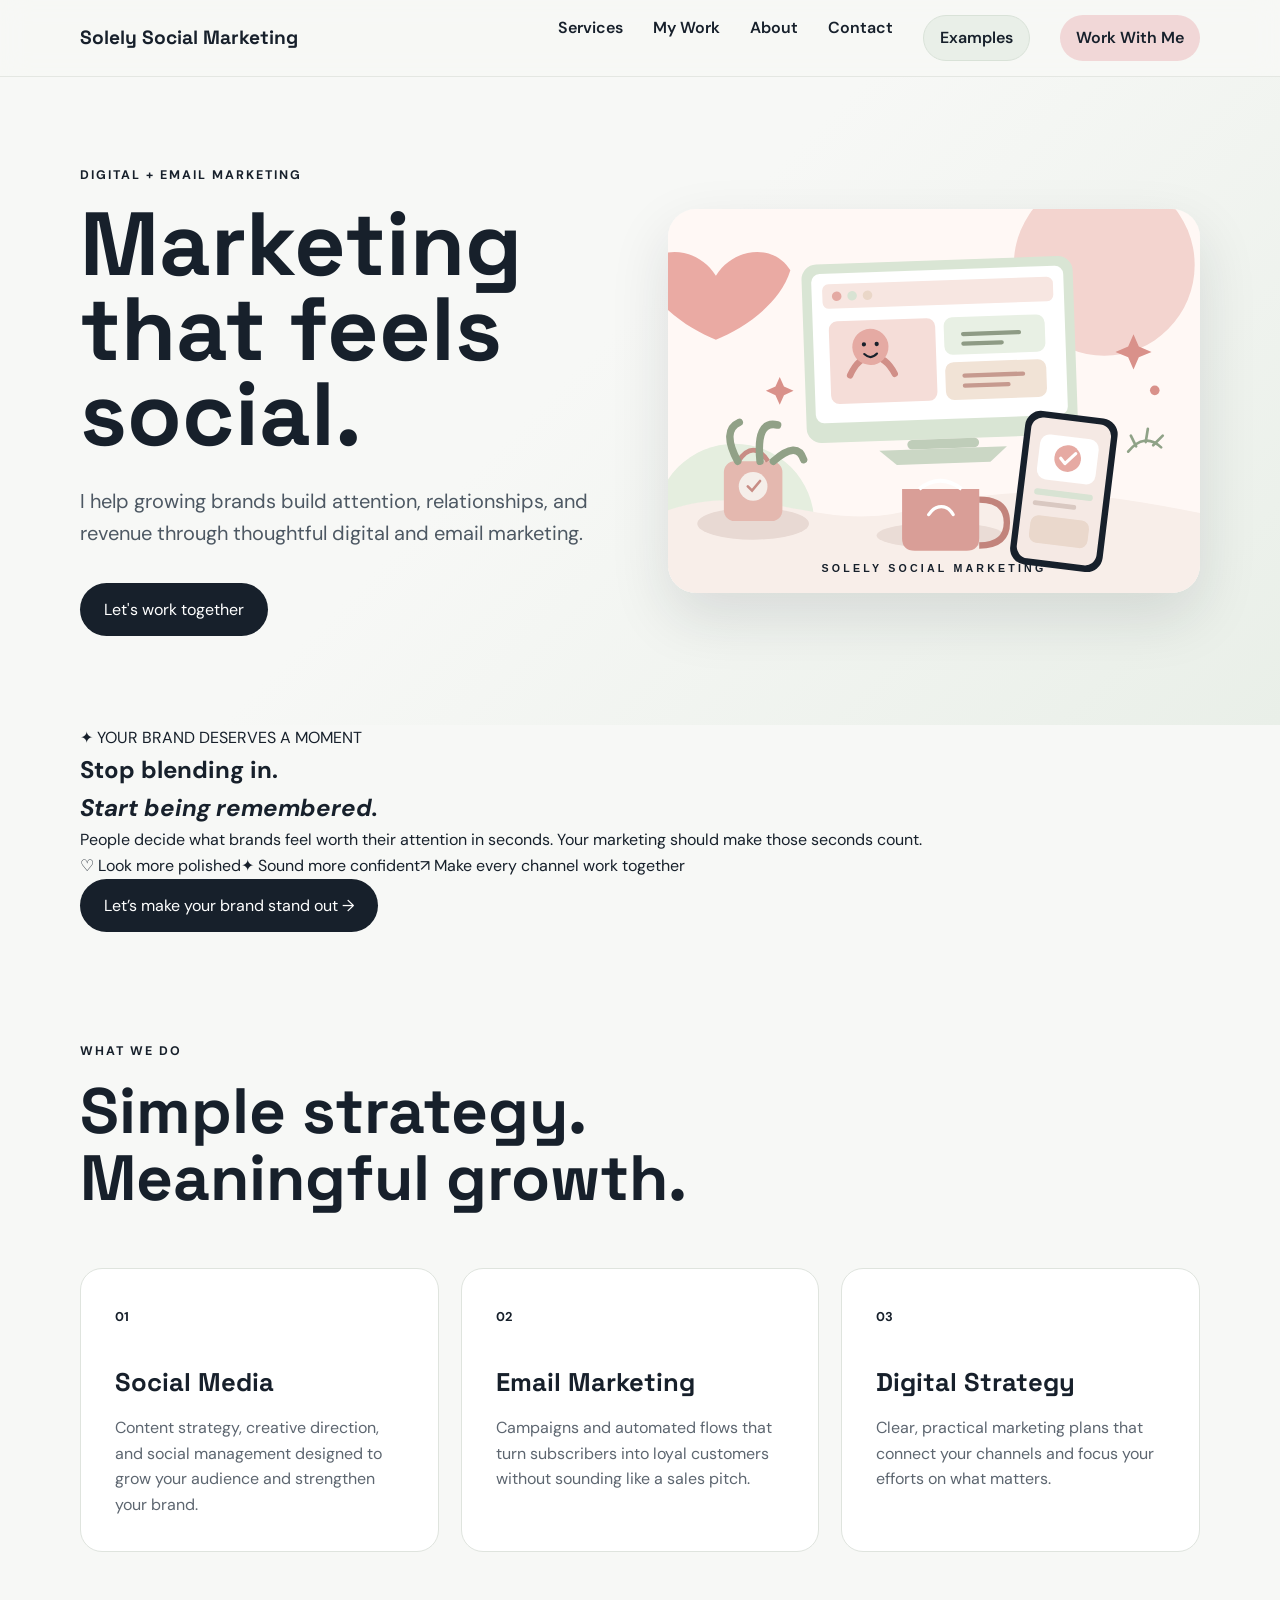
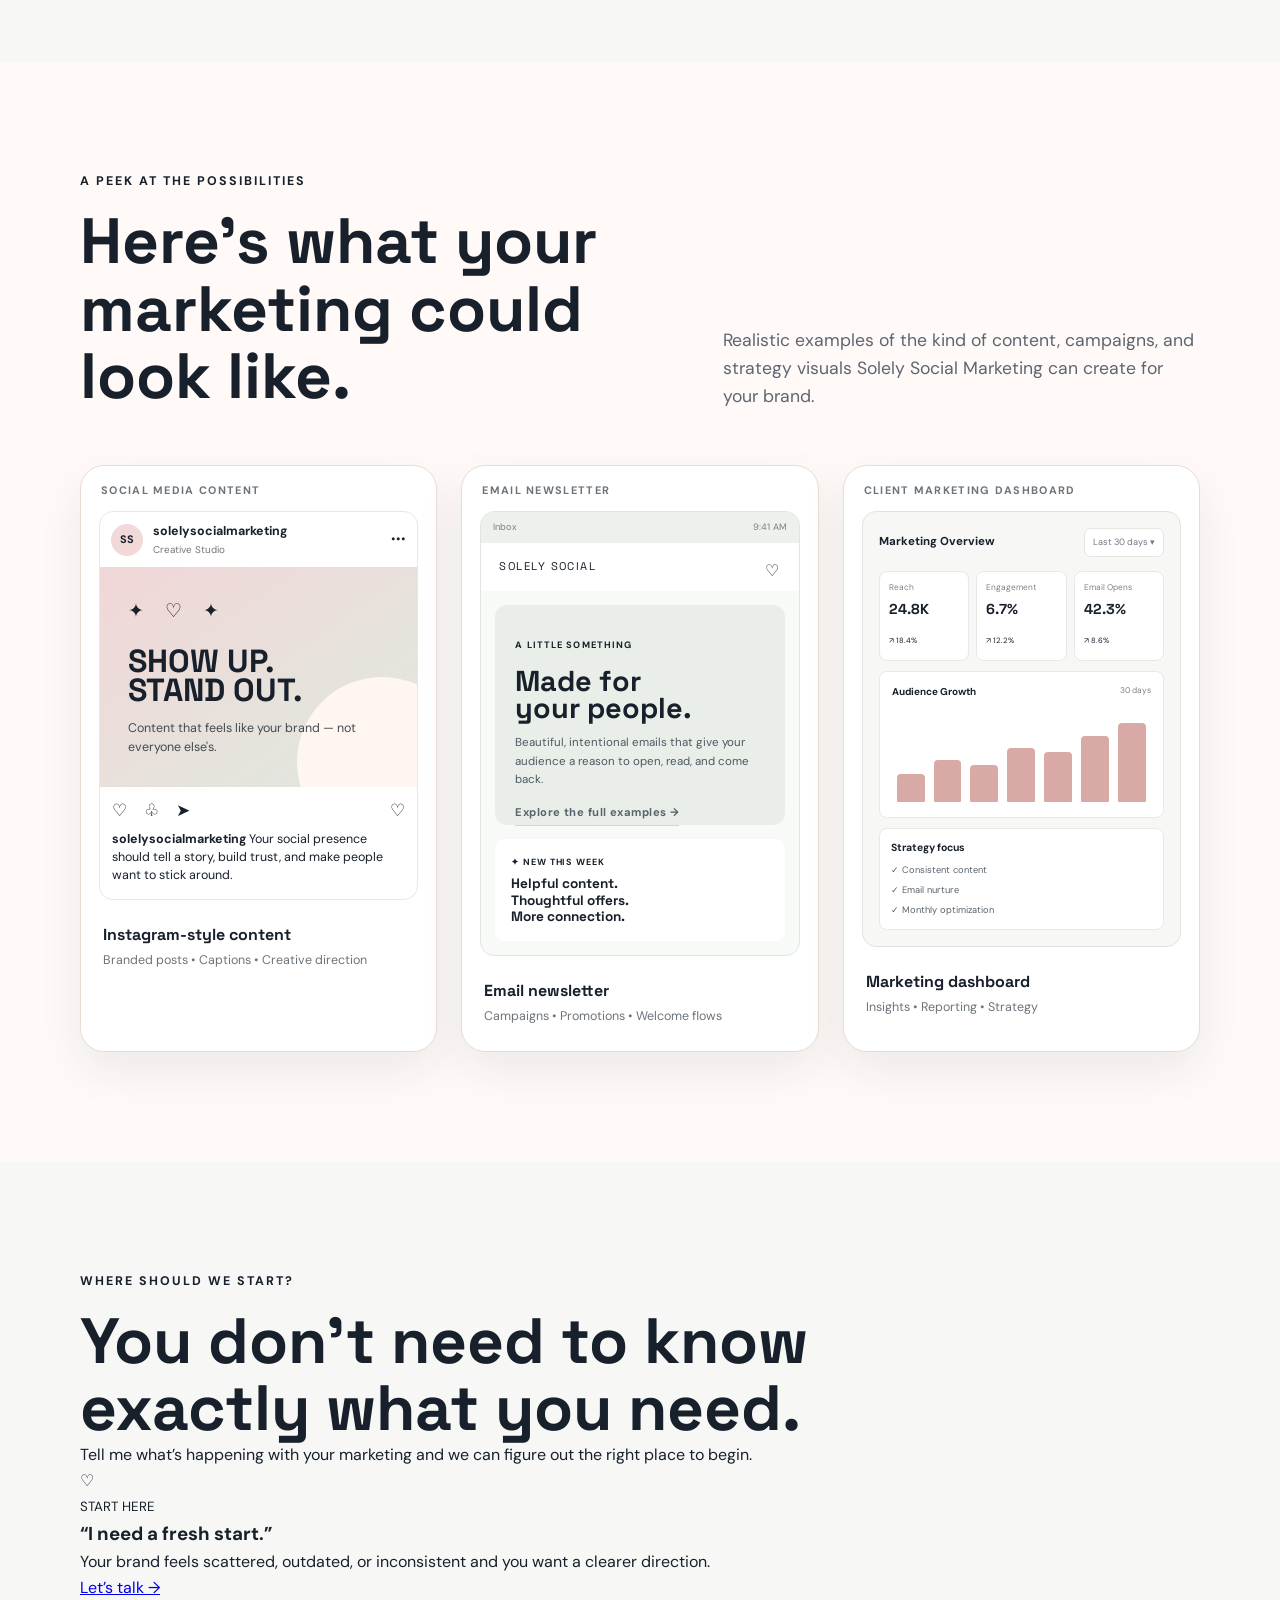
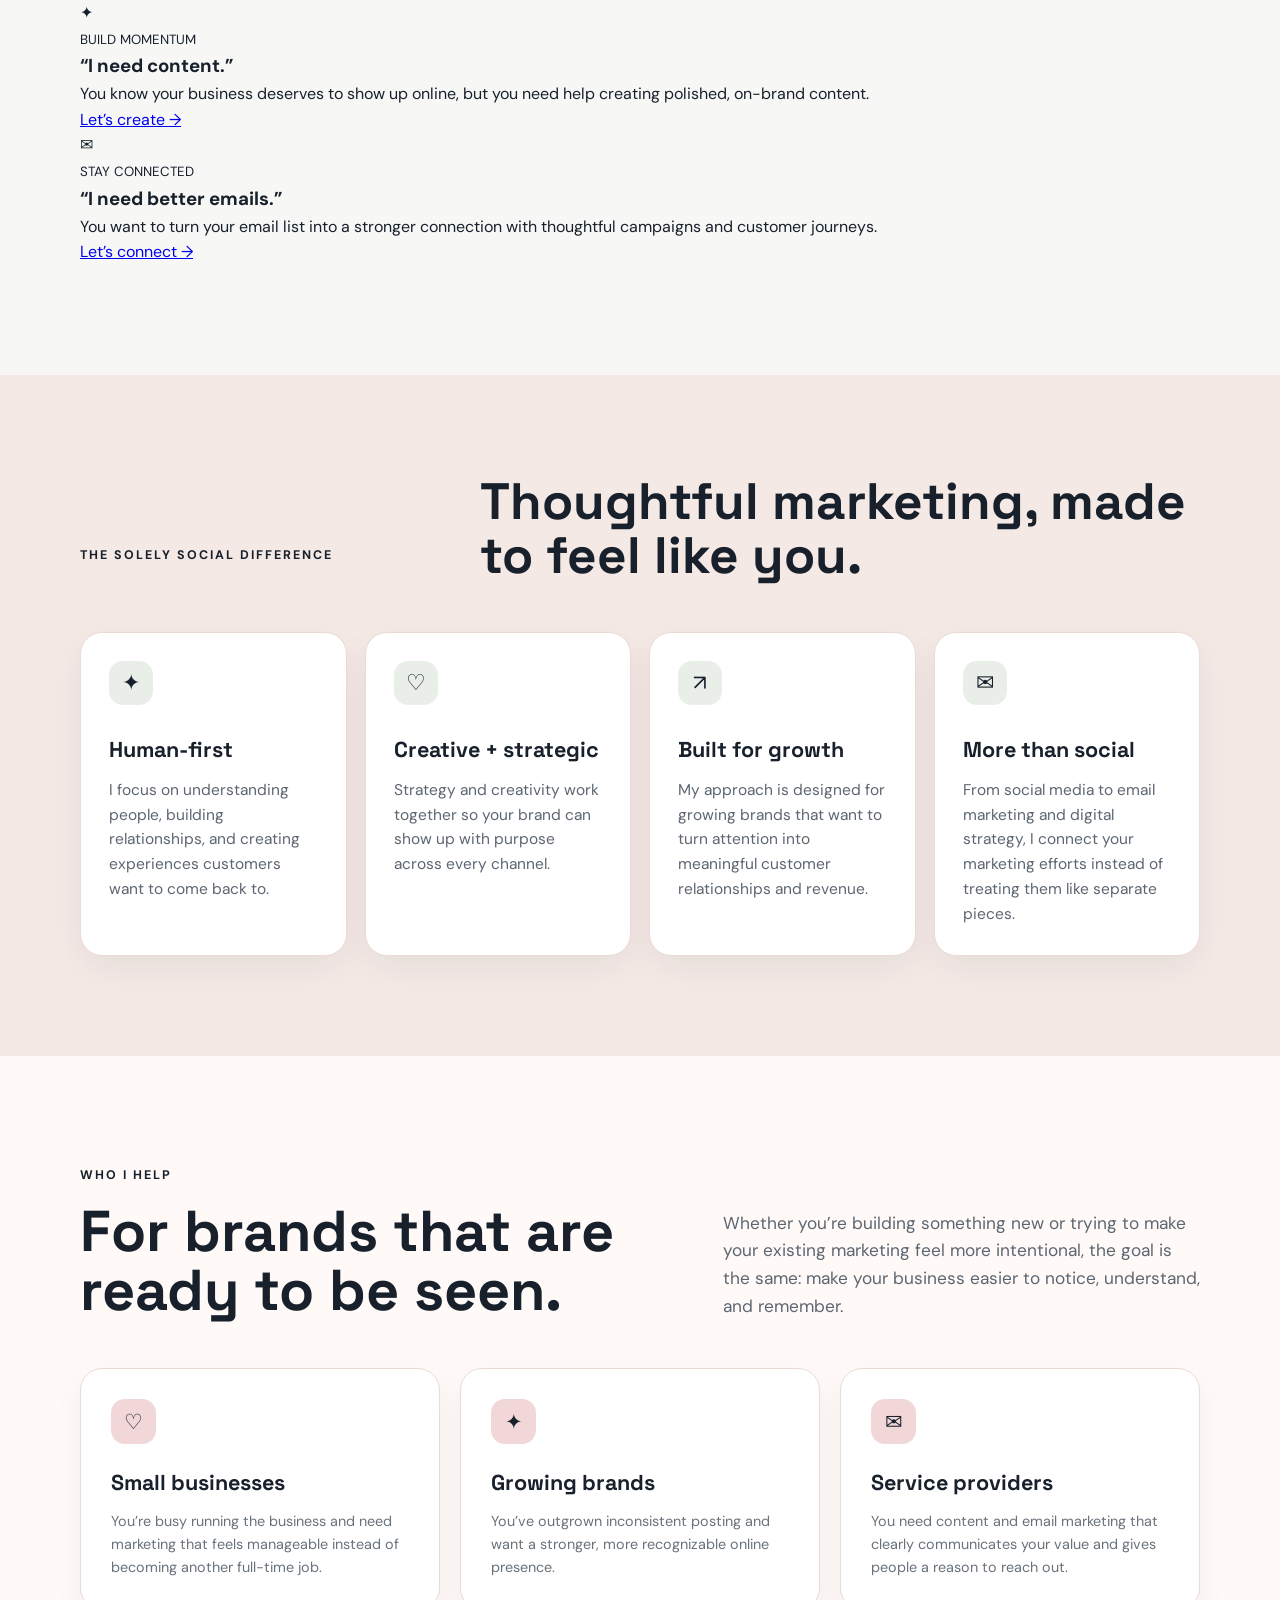
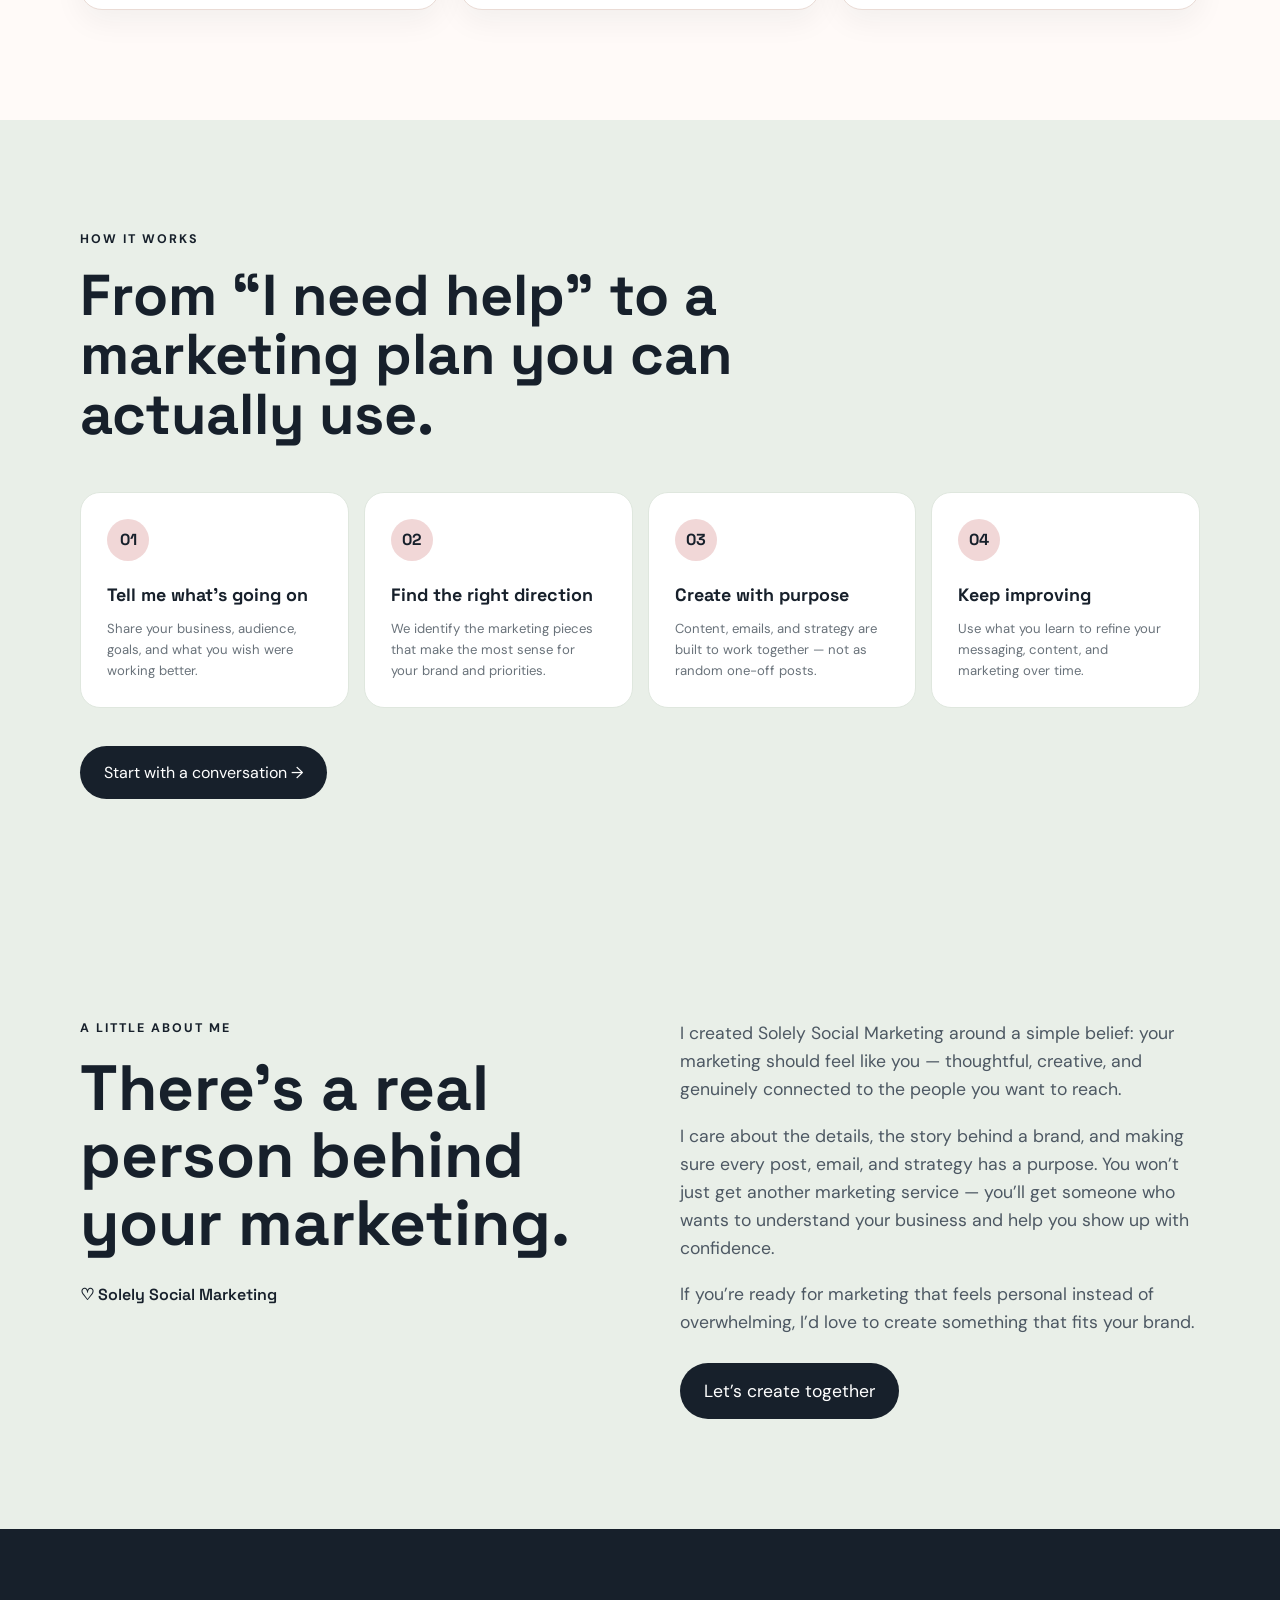
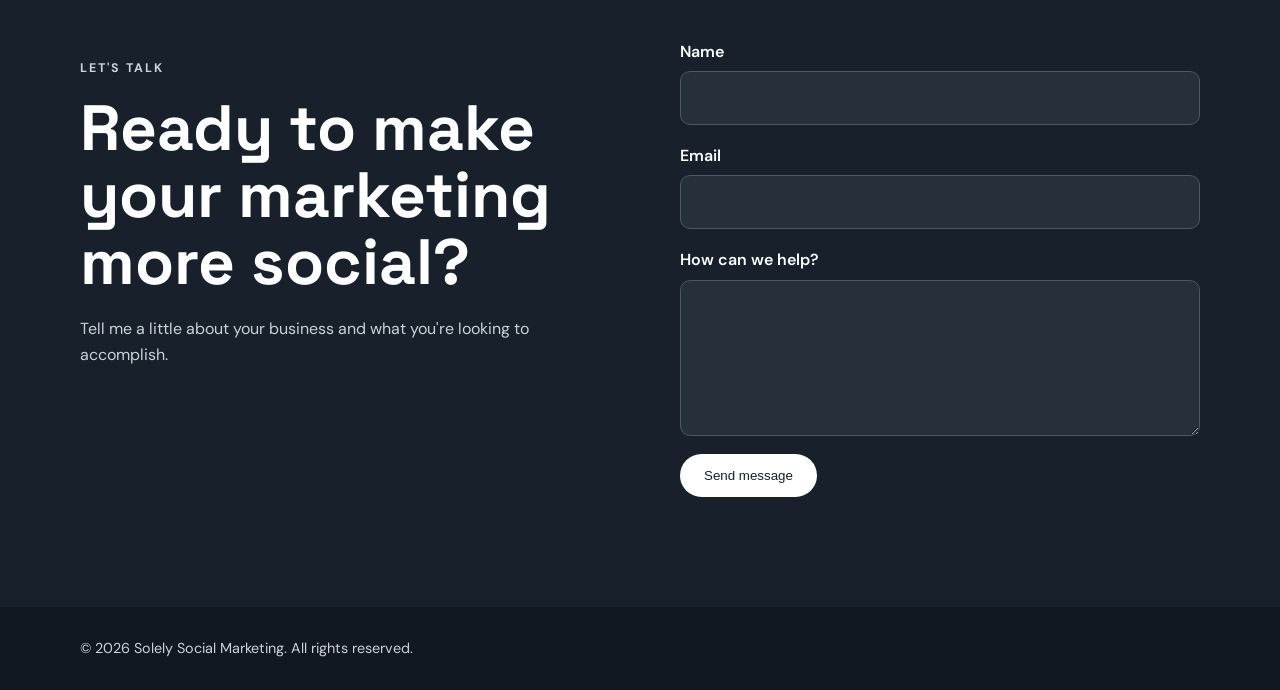
==== index.html @ 7dc34005 "Add bold brand positioning and starting-point sections" ====
<!DOCTYPE html>
<html lang="en">
<head>
  <meta charset="UTF-8">
  <meta name="viewport" content="width=device-width, initial-scale=1.0">
  <meta name="description" content="Digital marketing and email marketing services that turn attention into customers.">
  <title>Solely Social Marketing | Digital & Email Marketing</title>
  <link rel="preconnect" href="https://fonts.googleapis.com">
  <link rel="preconnect" href="https://fonts.gstatic.com" crossorigin>
  <link href="https://fonts.googleapis.com/css2?family=DM+Sans:wght@400;500;600;700&family=Space+Grotesk:wght@500;600;700&display=swap" rel="stylesheet">
  <link rel="stylesheet" href="styles.css">
</head>
<body>
  <header class="site-header">
    <nav class="nav container">
      <a class="logo" href="#top">Solely Social Marketing</a>
      <button class="menu-toggle" aria-label="Toggle menu">☰</button>
      <div class="nav-links"><a href="#services">Services</a><a href="#work">My Work</a><a href="#about">About</a><a href="#contact">Contact</a><a class="nav-examples" href="portfolio.html">Examples</a><a class="nav-workwith" href="work-with-me.html">Work With Me</a></div>
    </nav>
  </header>
  <main id="top">
    <section class="hero"><div class="container hero-content"><div class="hero-copy-wrap"><p class="eyebrow">DIGITAL + EMAIL MARKETING</p><h1>Marketing that feels <em>social.</em></h1><p class="hero-copy">I help growing brands build attention, relationships, and revenue through thoughtful digital and email marketing.</p><a class="button" href="#contact">Let's work together</a></div><div class="hero-image"><img src="pastel-hero.svg" alt="Cute detailed creative marketing studio illustration for Solely Social Marketing"></div></div></section>
    <section class="brand-spotlight"><div class="container"><div class="spotlight-badge">✦ YOUR BRAND DESERVES A MOMENT</div><h2>Stop blending in.<br><em>Start being remembered.</em></h2><p>People decide what brands feel worth their attention in seconds. Your marketing should make those seconds count.</p><div class="spotlight-points"><span>♡ Look more polished</span><span>✦ Sound more confident</span><span>↗ Make every channel work together</span></div><a class="button light-button" href="#contact">Let’s make your brand stand out →</a></div></section>

    <section id="services" class="section"><div class="container"><p class="eyebrow">WHAT WE DO</p><h2>Simple strategy. Meaningful growth.</h2><div class="cards"><article><span>01</span><h3>Social Media</h3><p>Content strategy, creative direction, and social management designed to grow your audience and strengthen your brand.</p></article><article><span>02</span><h3>Email Marketing</h3><p>Campaigns and automated flows that turn subscribers into loyal customers without sounding like a sales pitch.</p></article><article><span>03</span><h3>Digital Strategy</h3><p>Clear, practical marketing plans that connect your channels and focus your efforts on what matters.</p></article></div></div></section>
    <section id="work" class="section work-showcase"><div class="container"><p class="eyebrow">A PEEK AT THE POSSIBILITIES</p><div class="work-heading"><h2>Here’s what your marketing could <em>look like.</em></h2><p>Realistic examples of the kind of content, campaigns, and strategy visuals Solely Social Marketing can create for your brand.</p></div><div class="work-grid">
      <article class="work-card"><div class="mock-label">SOCIAL MEDIA CONTENT</div><div class="instagram"><div class="ig-head"><div class="ig-avatar">SS</div><div><b>solelysocialmarketing</b><small>Creative Studio</small></div><span>•••</span></div><div class="ig-photo"><div class="ig-sparkles">✦ ♡ ✦</div><h3>SHOW UP.<br><em>STAND OUT.</em></h3><p>Content that feels like your brand — not everyone else's.</p></div><div class="ig-actions">♡　♧　➤ <span>♡</span></div><div class="ig-copy"><b>solelysocialmarketing</b> Your social presence should tell a story, build trust, and make people want to stick around.</div></div><div class="mock-bottom"><b>Instagram-style content</b><span>Branded posts • Captions • Creative direction</span></div></article>
      <article class="work-card"><div class="mock-label">EMAIL NEWSLETTER</div><div class="newsletter"><div class="email-bar"><span>Inbox</span><span>9:41 AM</span></div><div class="email-brand">SOLELY SOCIAL <span>♡</span></div><div class="email-hero"><small>A LITTLE SOMETHING</small><h3>Made for<br><em>your people.</em></h3><p>Beautiful, intentional emails that give your audience a reason to open, read, and come back.</p><a class="email-more" href="portfolio.html">Explore the full examples →</a></div><div class="email-content"><span>✦ NEW THIS WEEK</span><b>Helpful content.<br>Thoughtful offers.<br>More connection.</b></div></div><div class="mock-bottom"><b>Email newsletter</b><span>Campaigns • Promotions • Welcome flows</span></div></article>
      <article class="work-card"><div class="mock-label">CLIENT MARKETING DASHBOARD</div><div class="dashboard"><div class="dash-top"><b>Marketing Overview</b><span>Last 30 days ▾</span></div><div class="dash-stats"><div><small>Reach</small><b>24.8K</b><i>↗ 18.4%</i></div><div><small>Engagement</small><b>6.7%</b><i>↗ 12.2%</i></div><div><small>Email Opens</small><b>42.3%</b><i>↗ 8.6%</i></div></div><div class="chart"><div class="chart-title"><b>Audience Growth</b><span>30 days</span></div><div class="bars"><i style="height:32%"></i><i style="height:48%"></i><i style="height:42%"></i><i style="height:62%"></i><i style="height:57%"></i><i style="height:76%"></i><i style="height:91%"></i></div></div><div class="dash-tasks"><b>Strategy focus</b><span>✓ Consistent content</span><span>✓ Email nurture</span><span>✓ Monthly optimization</span></div></div><div class="mock-bottom"><b>Marketing dashboard</b><span>Insights • Reporting • Strategy</span></div></article>
    </div></div></section>
    <section class="section starting"><div class="container"><div class="starting-heading"><div><p class="eyebrow">WHERE SHOULD WE START?</p><h2>You don’t need to know exactly what you need.</h2></div><p>Tell me what’s happening with your marketing and we can figure out the right place to begin.</p></div><div class="starting-grid"><article><div class="start-icon">♡</div><small>START HERE</small><h3>“I need a fresh start.”</h3><p>Your brand feels scattered, outdated, or inconsistent and you want a clearer direction.</p><a href="#contact">Let’s talk →</a></article><article><div class="start-icon">✦</div><small>BUILD MOMENTUM</small><h3>“I need content.”</h3><p>You know your business deserves to show up online, but you need help creating polished, on-brand content.</p><a href="#contact">Let’s create →</a></article><article><div class="start-icon">✉</div><small>STAY CONNECTED</small><h3>“I need better emails.”</h3><p>You want to turn your email list into a stronger connection with thoughtful campaigns and customer journeys.</p><a href="#contact">Let’s connect →</a></article></div></div></section>

    <section class="highlights"><div class="container"><div class="highlights-heading"><p class="eyebrow">THE SOLELY SOCIAL DIFFERENCE</p><h2>Thoughtful marketing, made to feel like <em>you.</em></h2></div><div class="highlight-grid"><article><div class="highlight-icon">✦</div><h3>Human-first</h3><p>I focus on understanding people, building relationships, and creating experiences customers want to come back to.</p></article><article><div class="highlight-icon">♡</div><h3>Creative + strategic</h3><p>Strategy and creativity work together so your brand can show up with purpose across every channel.</p></article><article><div class="highlight-icon">↗</div><h3>Built for growth</h3><p>My approach is designed for growing brands that want to turn attention into meaningful customer relationships and revenue.</p></article><article><div class="highlight-icon">✉</div><h3>More than social</h3><p>From social media to email marketing and digital strategy, I connect your marketing efforts instead of treating them like separate pieces.</p></article></div></div></section>
    <section class="section who"><div class="container"><div class="who-heading"><div><p class="eyebrow">WHO I HELP</p><h2>For brands that are ready to be <em>seen.</em></h2></div><p>Whether you’re building something new or trying to make your existing marketing feel more intentional, the goal is the same: make your business easier to notice, understand, and remember.</p></div><div class="who-grid"><article><span>♡</span><h3>Small businesses</h3><p>You’re busy running the business and need marketing that feels manageable instead of becoming another full-time job.</p></article><article><span>✦</span><h3>Growing brands</h3><p>You’ve outgrown inconsistent posting and want a stronger, more recognizable online presence.</p></article><article><span>✉</span><h3>Service providers</h3><p>You need content and email marketing that clearly communicates your value and gives people a reason to reach out.</p></article></div></div></section>

    <section class="section process"><div class="container"><div class="process-heading"><p class="eyebrow">HOW IT WORKS</p><h2>From “I need help” to a marketing plan you can actually use.</h2></div><div class="process-grid"><article><b>01</b><h3>Tell me what’s going on</h3><p>Share your business, audience, goals, and what you wish were working better.</p></article><article><b>02</b><h3>Find the right direction</h3><p>We identify the marketing pieces that make the most sense for your brand and priorities.</p></article><article><b>03</b><h3>Create with purpose</h3><p>Content, emails, and strategy are built to work together — not as random one-off posts.</p></article><article><b>04</b><h3>Keep improving</h3><p>Use what you learn to refine your messaging, content, and marketing over time.</p></article></div><a class="button process-button" href="#contact">Start with a conversation →</a></div></section>

    <section id="about" class="section alt"><div class="container about-grid"><div><p class="eyebrow">A LITTLE ABOUT ME</p><h2>There’s a real person behind your marketing.</h2><div class="about-signature">♡ Solely Social Marketing</div></div><div class="about-copy"><p>I created Solely Social Marketing around a simple belief: your marketing should feel like <em>you</em> — thoughtful, creative, and genuinely connected to the people you want to reach.</p><p>I care about the details, the story behind a brand, and making sure every post, email, and strategy has a purpose. You won’t just get another marketing service — you’ll get someone who wants to understand your business and help you show up with confidence.</p><p>If you’re ready for marketing that feels personal instead of overwhelming, I’d love to create something that fits your brand.</p><a class="button dark-button" href="#contact">Let’s create together</a></div></div></section>
    <section id="contact" class="section contact"><div class="container contact-grid"><div><p class="eyebrow">LET'S TALK</p><h2>Ready to make your marketing more social?</h2><p>Tell me a little about your business and what you're looking to accomplish.</p></div><div><form id="contact-form" action="https://formspree.io/f/mppwznll" method="POST"><input type="hidden" name="subject" value="New Solely Social Marketing website inquiry"><label>Name<input id="name" name="name" required></label><label>Email<input id="email" name="email" type="email" required></label><label>How can we help?<textarea id="message" name="message" rows="5" required></textarea></label><button class="button" type="submit">Send message</button></form><div id="form-success" role="status" aria-live="polite" hidden><h3>Thank you!</h3><p>We’ve received your message and we’ll be in touch soon.</p></div><div id="form-error" role="alert" hidden><p>Something went wrong while sending your message. Please try again.</p></div></div></div></section>
  </main>
  <footer><div class="container"><p>© <span id="year"></span> Solely Social Marketing. All rights reserved.</p></div></footer>
  <script src="script.js"></script>
</body>
</html>
---- styles.css ----
*{box-sizing:border-box;margin:0;padding:0}html{scroll-behavior:smooth}body{font-family:"DM Sans",sans-serif;color:#17202b;background:#f7f8f6;line-height:1.6}.container{width:min(1120px,92%);margin:auto}.site-header{position:sticky;top:0;z-index:20;background:rgba(247,248,246,.9);backdrop-filter:blur(14px);border-bottom:1px solid #e4e7e2}.nav{height:76px;display:flex;align-items:center;justify-content:space-between}.logo{font-family:"Space Grotesk";font-weight:700;font-size:1.2rem;color:#17202b;text-decoration:none}.nav-links{display:flex;gap:30px}.nav-links a{color:#17202b;text-decoration:none;font-weight:600}.menu-toggle{display:none;border:0;background:none;font-size:1.5rem}.hero{min-height:72vh;display:flex;align-items:center;padding:70px 0;background:linear-gradient(135deg,#f7f8f6 45%,#e9efe8)}.hero-content{display:grid;grid-template-columns:1fr 1fr;gap:55px;align-items:center}.hero-copy-wrap{position:relative;z-index:2}.hero h1{font-family:"Space Grotesk";font-size:clamp(3.5rem,7vw,6.5rem);line-height:.95;max-width:700px}.hero h1 em{font-style:normal}.hero-copy{font-size:1.25rem;max-width:600px;margin:28px 0 34px;color:#4d5863}.button{display:inline-block;background:#17202b;color:#fff;border:0;border-radius:999px;padding:14px 24px;font:600 1rem inherit;text-decoration:none;cursor:pointer}.hero-image{position:relative}.hero-image img{display:block;width:100%;height:auto;border-radius:28px;box-shadow:0 24px 60px rgba(23,32,43,.12)}.section{padding:110px 0}.section h2{font-family:"Space Grotesk";font-size:clamp(2.2rem,5vw,4rem);line-height:1.05;max-width:760px}.eyebrow{font-size:.78rem;font-weight:700;letter-spacing:.16em;margin-bottom:16px}.cards{display:grid;grid-template-columns:repeat(3,1fr);gap:22px;margin-top:55px}.cards article{padding:34px;border:1px solid #dfe4de;border-radius:22px;background:#fff}.cards span{font-weight:700;font-size:.8rem}.cards h3{font-family:"Space Grotesk";font-size:1.6rem;margin:34px 0 12px}.cards p,.about-grid>p,.contact p{color:#5d6670}.highlights{padding:100px 0;background:#f4e9e5;position:relative;overflow:hidden}.highlights-heading{display:flex;justify-content:space-between;gap:50px;align-items:end;margin-bottom:50px}.highlights-heading h2{font-family:"Space Grotesk";font-size:clamp(2.2rem,4vw,3.7rem);line-height:1.05;max-width:720px}.highlights-heading h2 em{font-style:normal}.highlight-grid{display:grid;grid-template-columns:repeat(4,1fr);gap:18px}.highlight-grid article{background:#fff;border:1px solid #eadbd5;border-radius:22px;padding:28px;min-height:235px;box-shadow:0 12px 35px rgba(23,32,43,.06)}.highlight-icon{width:44px;height:44px;border-radius:14px;background:#e9efe8;display:grid;place-items:center;font-size:1.35rem;margin-bottom:28px}.highlight-grid h3{font-family:"Space Grotesk";font-size:1.35rem;margin-bottom:10px}.highlight-grid p{color:#5d6670;font-size:.97rem}.work-showcase{background:#fffaf8}.work-heading{display:grid;grid-template-columns:1.1fr .9fr;gap:60px;align-items:end;margin-top:14px}.work-heading h2{font-family:"Space Grotesk";font-size:clamp(2.3rem,5vw,4rem);line-height:1.05}.work-heading h2 em{font-style:normal}.work-heading p{color:#5d6670;font-size:1.1rem;max-width:480px}.work-grid{display:grid;grid-template-columns:repeat(3,1fr);gap:24px;margin-top:55px}.work-card{border:1px solid #eadbd5;border-radius:24px;background:#fff;overflow:hidden;box-shadow:0 18px 45px rgba(23,32,43,.08);transition:transform .2s ease}.work-card:hover{transform:translateY(-5px)}.mock-label{padding:16px 20px 12px;font-size:.68rem;font-weight:700;letter-spacing:.12em;color:#6c747b}.mock-bottom{padding:0 22px 24px;display:grid;gap:3px}.mock-bottom b{font-family:"Space Grotesk"}.mock-bottom span{font-size:.78rem;color:#6c747b}
.instagram{margin:0 18px 22px;border:1px solid #e7e7e7;border-radius:14px;overflow:hidden;background:#fff;font-size:.78rem}.ig-head{height:55px;display:flex;align-items:center;gap:10px;padding:8px 11px}.ig-head .ig-avatar{width:32px;height:32px;border-radius:50%;display:grid;place-items:center;background:#f0d9d8;font-weight:700;font-size:.68rem}.ig-head small{display:block;color:#777;font-size:.62rem}.ig-head>span{margin-left:auto}.ig-photo{height:220px;background:linear-gradient(145deg,#f1d7d7,#dfe9df);display:flex;flex-direction:column;justify-content:center;padding:28px;position:relative;overflow:hidden}.ig-photo:before{content:"";position:absolute;width:170px;height:170px;border-radius:50%;background:#fff6f1;right:-50px;bottom:-60px}.ig-sparkles{font-size:1.2rem;letter-spacing:8px;margin-bottom:20px;position:relative;z-index:1}.ig-photo h3{font-family:"Space Grotesk";font-size:2rem;line-height:.9;position:relative;z-index:1}.ig-photo h3 em{font-style:normal}.ig-photo p{font-size:.78rem;max-width:230px;margin-top:14px;position:relative;z-index:1;color:#424a52}.ig-actions{padding:10px 12px 4px;font-size:1.05rem}.ig-actions span{float:right}.ig-copy{padding:2px 12px 15px;line-height:1.45}
.newsletter{margin:0 18px 22px;border:1px solid #e0e5e0;border-radius:14px;overflow:hidden;background:#f8faf8}.email-bar{display:flex;justify-content:space-between;padding:8px 12px;background:#edf0ed;color:#7a817c;font-size:.58rem}.email-brand{padding:15px 18px;background:#fff;font-family:"Space Grotesk";font-size:.7rem;letter-spacing:.13em}.email-brand span{float:right;font-size:1rem}.email-hero{margin:14px;background:#e9efe8;border-radius:12px;padding:25px 20px;height:220px}.email-hero small{font-size:.58rem;font-weight:700;letter-spacing:.12em}.email-hero h3{font-family:"Space Grotesk";font-size:1.8rem;line-height:.95;margin:12px 0}.email-hero h3 em{font-style:normal}.email-hero p{font-size:.72rem;color:#4d5863}.email-hero button{border:0;border-radius:999px;background:#17202b;color:#fff;font-size:.62rem;font-weight:700;padding:9px 13px;margin-top:14px}.email-content{margin:14px;background:#fff;padding:16px;display:grid;gap:7px;border-radius:10px}.email-content span{font-size:.56rem;font-weight:700;letter-spacing:.1em}.email-content b{font-family:"Space Grotesk";font-size:.85rem;line-height:1.2}
.dashboard{margin:0 18px 22px;border:1px solid #dfe4de;border-radius:14px;overflow:hidden;background:#f7f8f6;padding:16px}.dash-top{display:flex;justify-content:space-between;align-items:center;font-size:.72rem;margin-bottom:14px}.dash-top span{font-size:.57rem;color:#717a82;background:#fff;border:1px solid #e3e6e3;padding:6px 8px;border-radius:7px}.dash-stats{display:grid;grid-template-columns:repeat(3,1fr);gap:7px}.dash-stats div{background:#fff;border:1px solid #e6e9e6;border-radius:8px;padding:9px}.dash-stats small{display:block;font-size:.52rem;color:#7a8288}.dash-stats b{display:block;font-family:"Space Grotesk";font-size:.9rem;margin:4px 0}.dash-stats i{font-style:normal;font-size:.48rem}.chart{margin-top:10px;background:#fff;border:1px solid #e6e9e6;border-radius:8px;padding:12px}.chart-title{display:flex;justify-content:space-between;font-size:.62rem}.chart-title span{color:#7a8288;font-size:.52rem}.bars{height:105px;display:flex;align-items:end;gap:9px;padding:15px 5px 3px}.bars i{display:block;flex:1;border-radius:4px 4px 1px 1px;background:#d9a9a5}.dash-tasks{margin-top:10px;background:#fff;border:1px solid #e6e9e6;border-radius:8px;padding:11px;display:grid;gap:5px;font-size:.58rem}.dash-tasks b{font-size:.65rem;margin-bottom:2px}.dash-tasks span{color:#59636b}
.about-copy{font-size:1.1rem}.about-copy p{margin-bottom:18px;color:#4d5863}.about-copy em{font-style:normal}.about-signature{margin-top:25px;font-family:"Space Grotesk";font-weight:600}.dark-button{margin-top:8px}.alt{background:#e9efe8}.about-grid,.contact-grid{display:grid;grid-template-columns:1fr 1fr;gap:80px;align-items:start}.about-grid>p{font-size:1.2rem}.contact{background:#17202b;color:#fff}.contact p{color:#cbd2d8;margin-top:20px}.contact-grid form{display:grid;gap:18px}.contact label{display:grid;gap:7px;font-weight:600}.contact input,.contact textarea{font:inherit;padding:13px 15px;border-radius:10px;border:1px solid #4c5864;background:#25303b;color:#fff}.contact .button{background:#fff;color:#17202b;width:max-content}footer{padding:30px 0;background:#111820;color:#cbd2d8;font-size:.9rem}@media(max-width:900px){.work-heading{grid-template-columns:1fr;gap:20px}.work-grid{grid-template-columns:1fr}.highlight-grid{grid-template-columns:repeat(2,1fr)}.highlights-heading{display:block}.highlights-heading h2{margin-top:15px}}@media(max-width:760px){.nav-links{display:none;position:absolute;top:76px;left:0;right:0;padding:20px;background:#f7f8f6;border-bottom:1px solid #e4e7e2;flex-direction:column}.nav-links.open{display:flex}.menu-toggle{display:block}.hero-content,.cards,.about-grid,.contact-grid{grid-template-columns:1fr}.hero{min-height:65vh;padding:55px 0}.hero-image{order:-1}.hero-image img{border-radius:20px}.section{padding:75px 0}.highlights{padding:75px 0}.highlight-grid{grid-template-columns:1fr}.about-grid,.contact-grid{gap:35px}}
.nav-examples{display:inline-flex!important;align-items:center;padding:9px 16px;border-radius:999px;background:#e9efe8;color:#17202b!important;border:1px solid #d9e2d8}.nav-examples:hover{background:#dfe9df}
.email-more{display:inline-block;margin-top:14px;color:#59636b;text-decoration:none;font-size:.7rem;font-weight:700;letter-spacing:.04em;border-bottom:1px solid #cfd7d0;padding-bottom:3px;transition:color .2s ease,border-color .2s ease}.email-more:hover{color:#17202b;border-color:#17202b}
@media(max-width:760px){.nav-examples{width:max-content}.email-more{font-size:.72rem}}

.who{background:#fffaf8}.who-heading{display:grid;grid-template-columns:1.1fr .9fr;gap:60px;align-items:end;margin-bottom:48px}.who-heading h2{font-family:"Space Grotesk";font-size:clamp(2.2rem,4.5vw,3.7rem);line-height:1.03}.who-heading h2 em{font-style:normal}.who-heading>p{color:#5d6670;font-size:1.08rem;max-width:500px}.who-grid{display:grid;grid-template-columns:repeat(3,1fr);gap:20px}.who-grid article{background:#fff;border:1px solid #eadbd5;border-radius:22px;padding:30px;box-shadow:0 12px 30px rgba(23,32,43,.05)}.who-grid article>span{width:45px;height:45px;border-radius:14px;background:#f1d7d7;display:grid;place-items:center;font-size:1.3rem;margin-bottom:22px}.who-grid h3{font-family:"Space Grotesk";font-size:1.35rem;margin-bottom:9px}.who-grid p{color:#69727a;font-size:.9rem}.process{background:#e9efe8}.process-heading{max-width:760px;margin-bottom:48px}.process-heading h2{font-family:"Space Grotesk";font-size:clamp(2.2rem,4.5vw,3.8rem);line-height:1.03}.process-grid{display:grid;grid-template-columns:repeat(4,1fr);gap:15px}.process-grid article{background:#fff;border-radius:20px;padding:26px;border:1px solid #dfe7de}.process-grid b{display:grid;place-items:center;width:42px;height:42px;border-radius:50%;background:#f1d7d7;font-family:"Space Grotesk";margin-bottom:20px}.process-grid h3{font-family:"Space Grotesk";font-size:1.12rem;margin-bottom:8px}.process-grid p{font-size:.82rem;color:#69727a}.process-button{margin-top:38px}.nav-workwith{display:inline-flex!important;align-items:center;padding:9px 16px;border-radius:999px;background:#f1d7d7;color:#17202b!important}.nav-workwith:hover{background:#eacaca}
@media(max-width:900px){.who-heading{grid-template-columns:1fr;gap:20px}.who-grid{grid-template-columns:1fr}.process-grid{grid-template-columns:repeat(2,1fr)}}
@media(max-width:760px){.process-grid{grid-template-columns:1fr 1fr}}
@media(max-width:520px){.process-grid{grid-template-columns:1fr}}
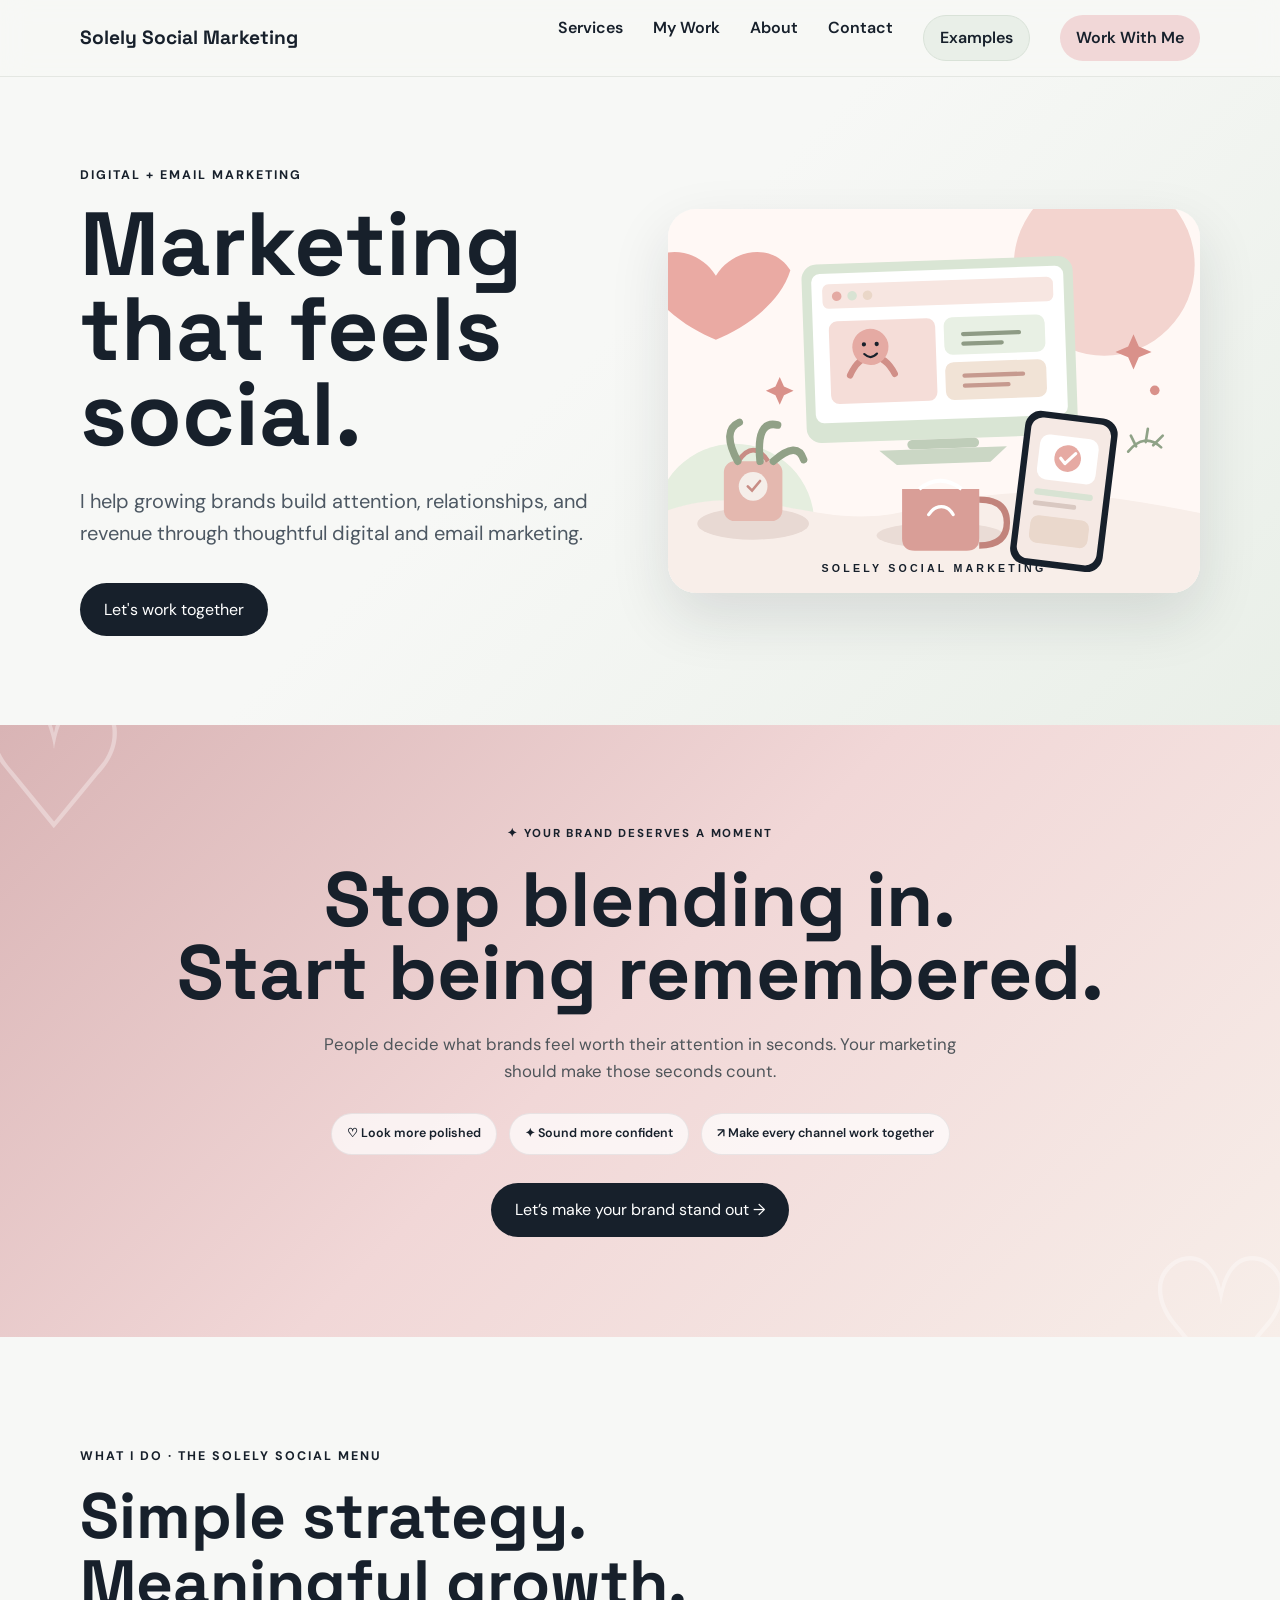
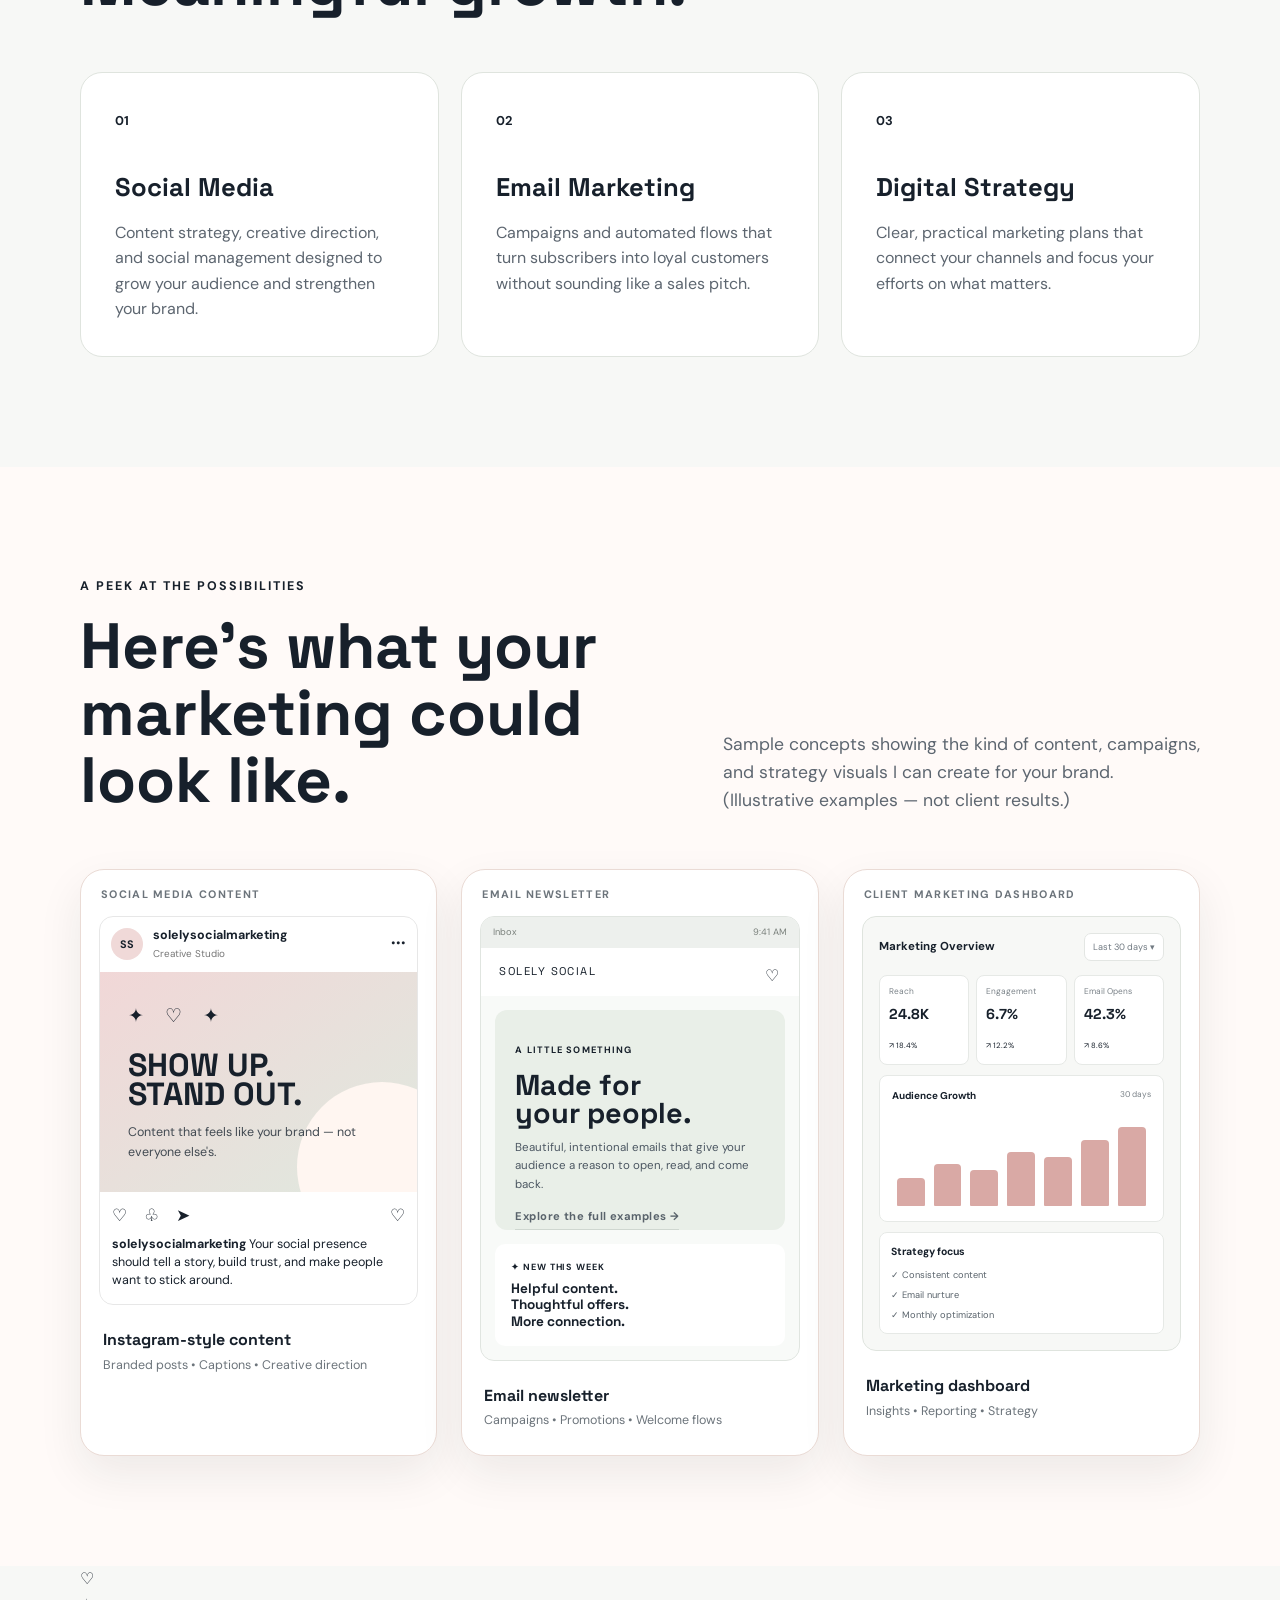
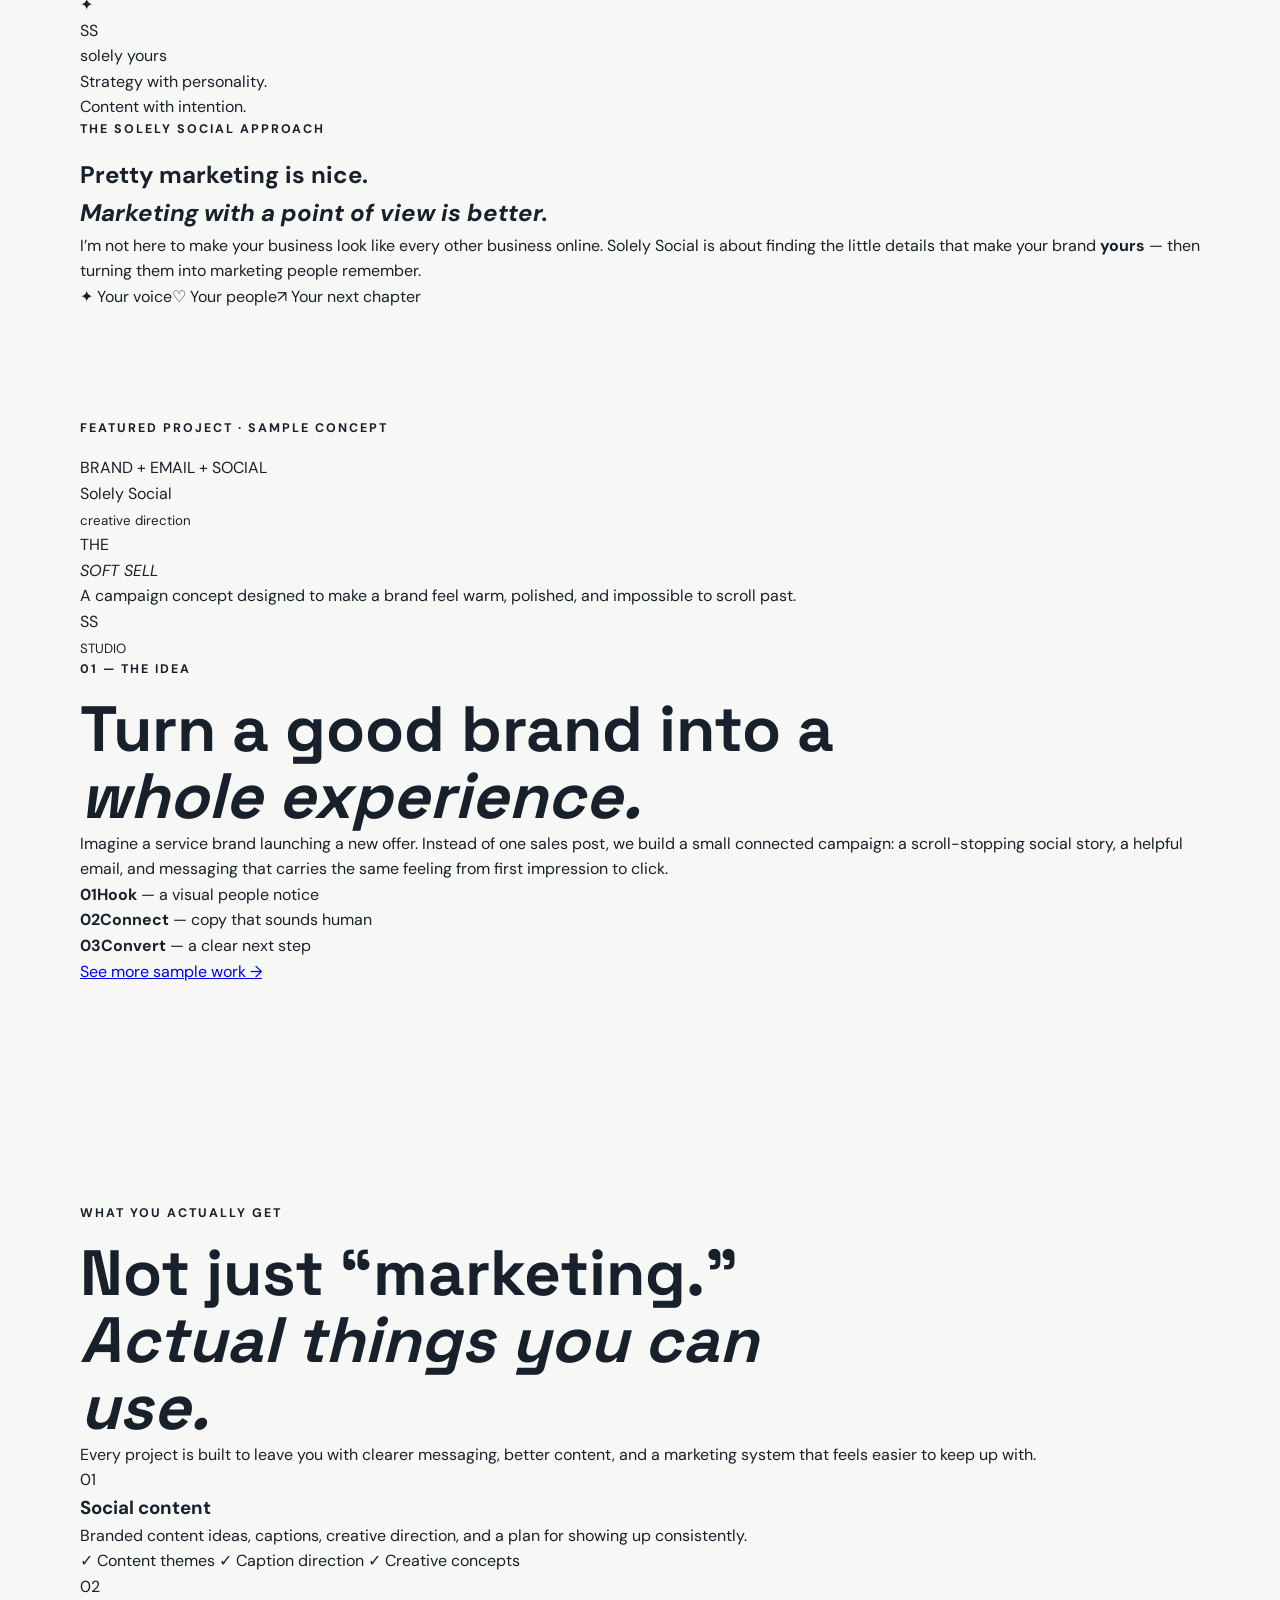
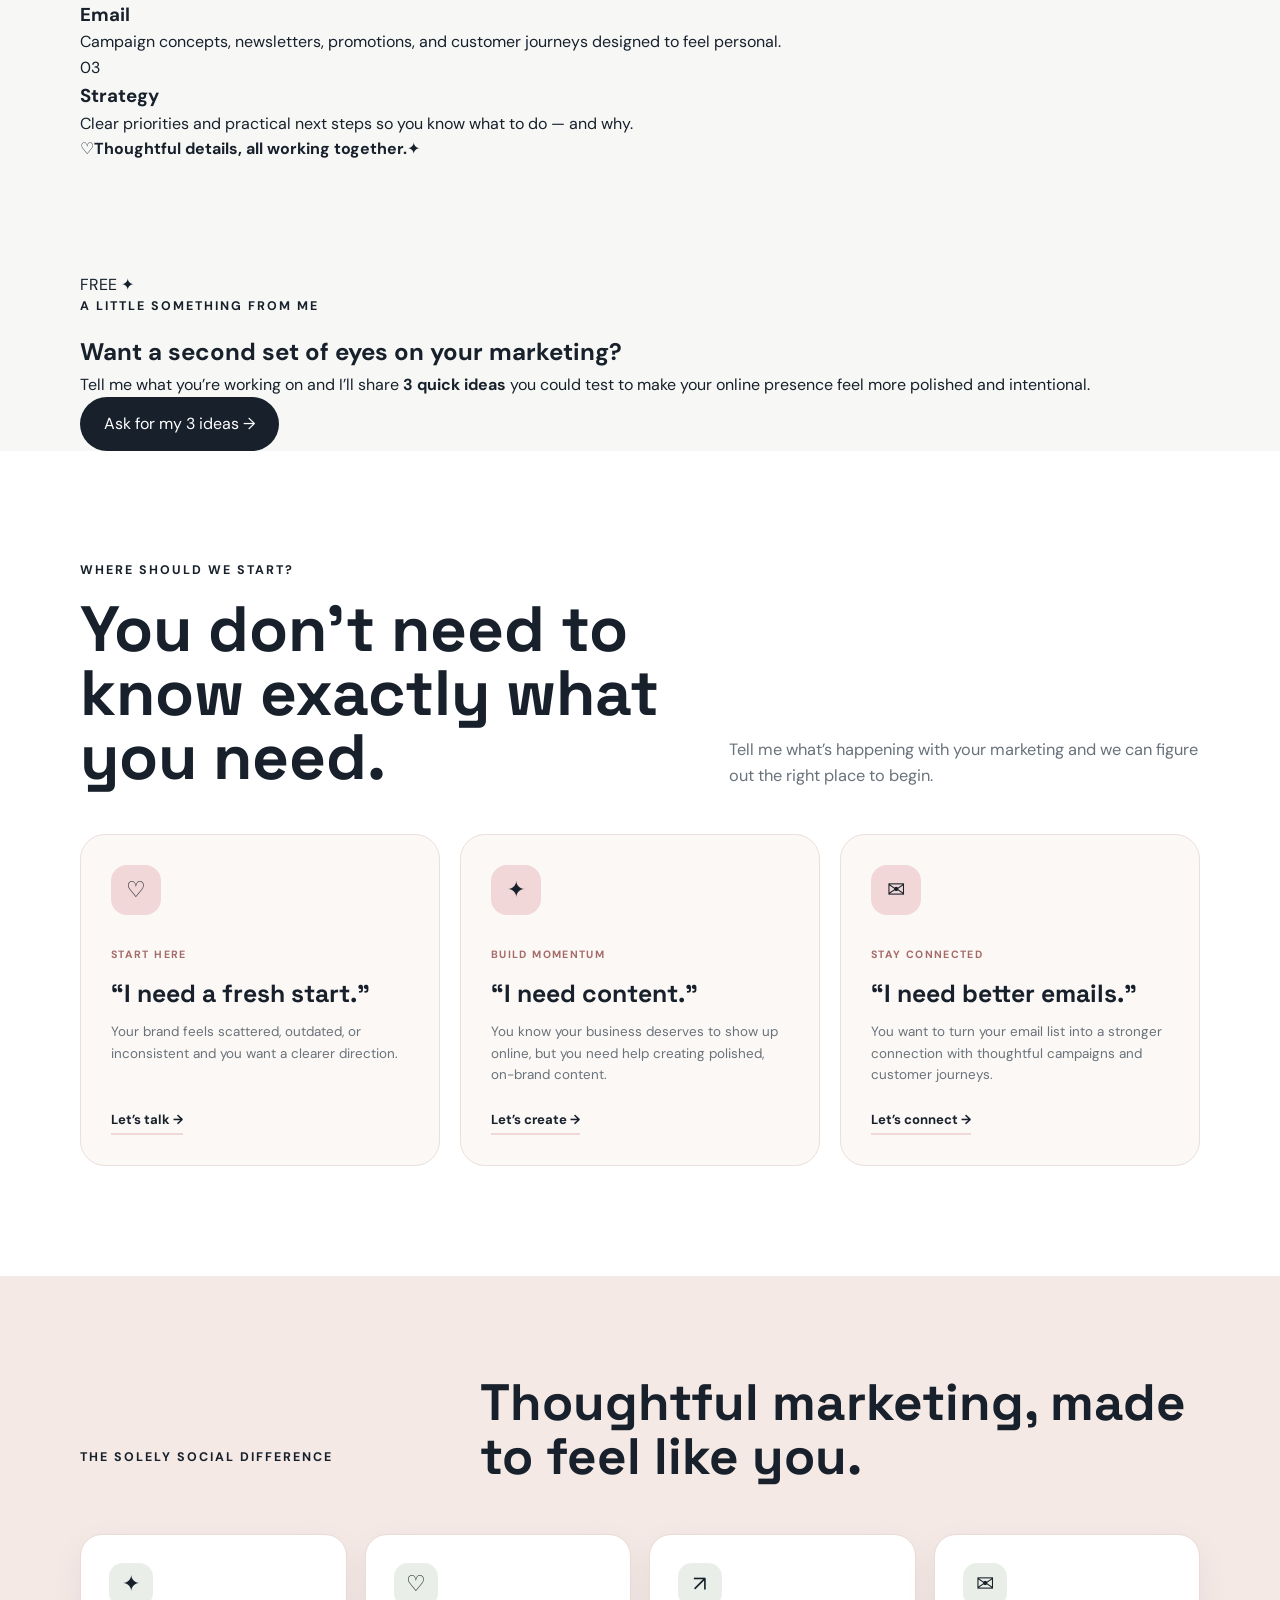
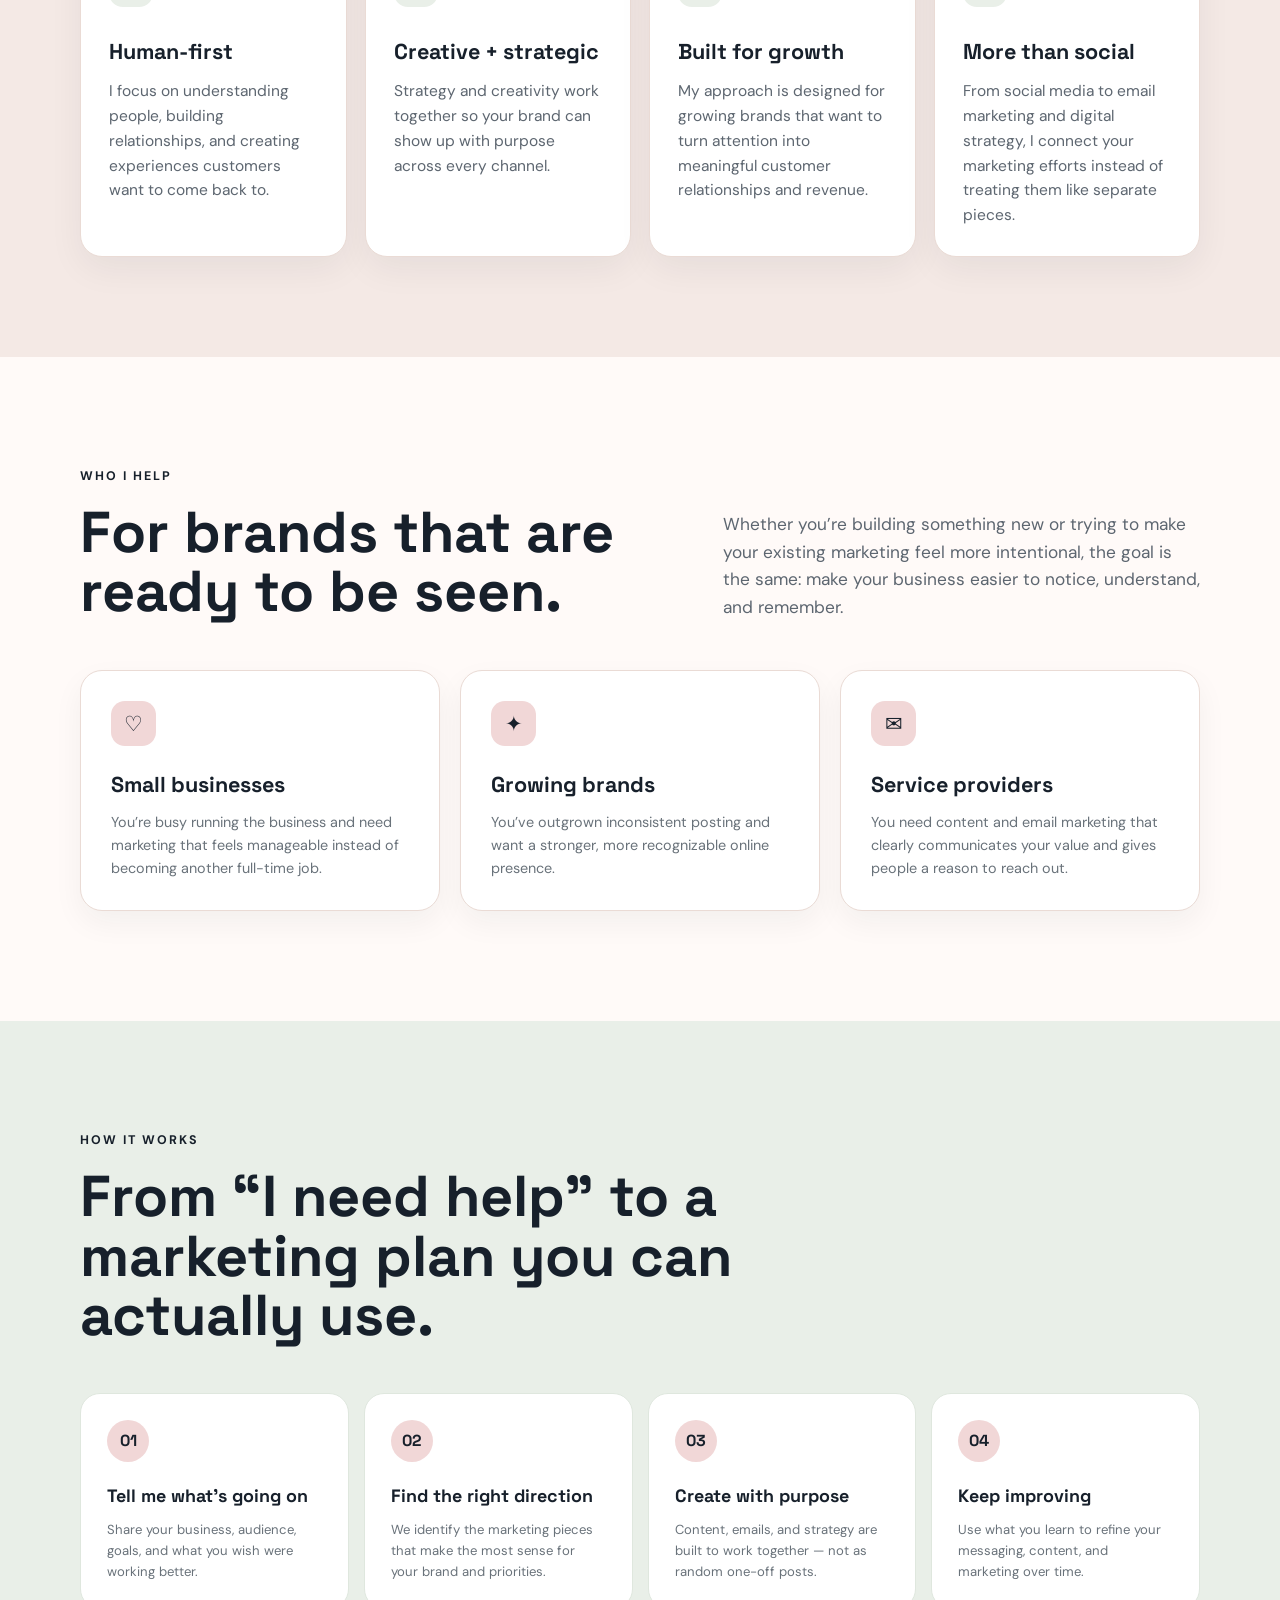
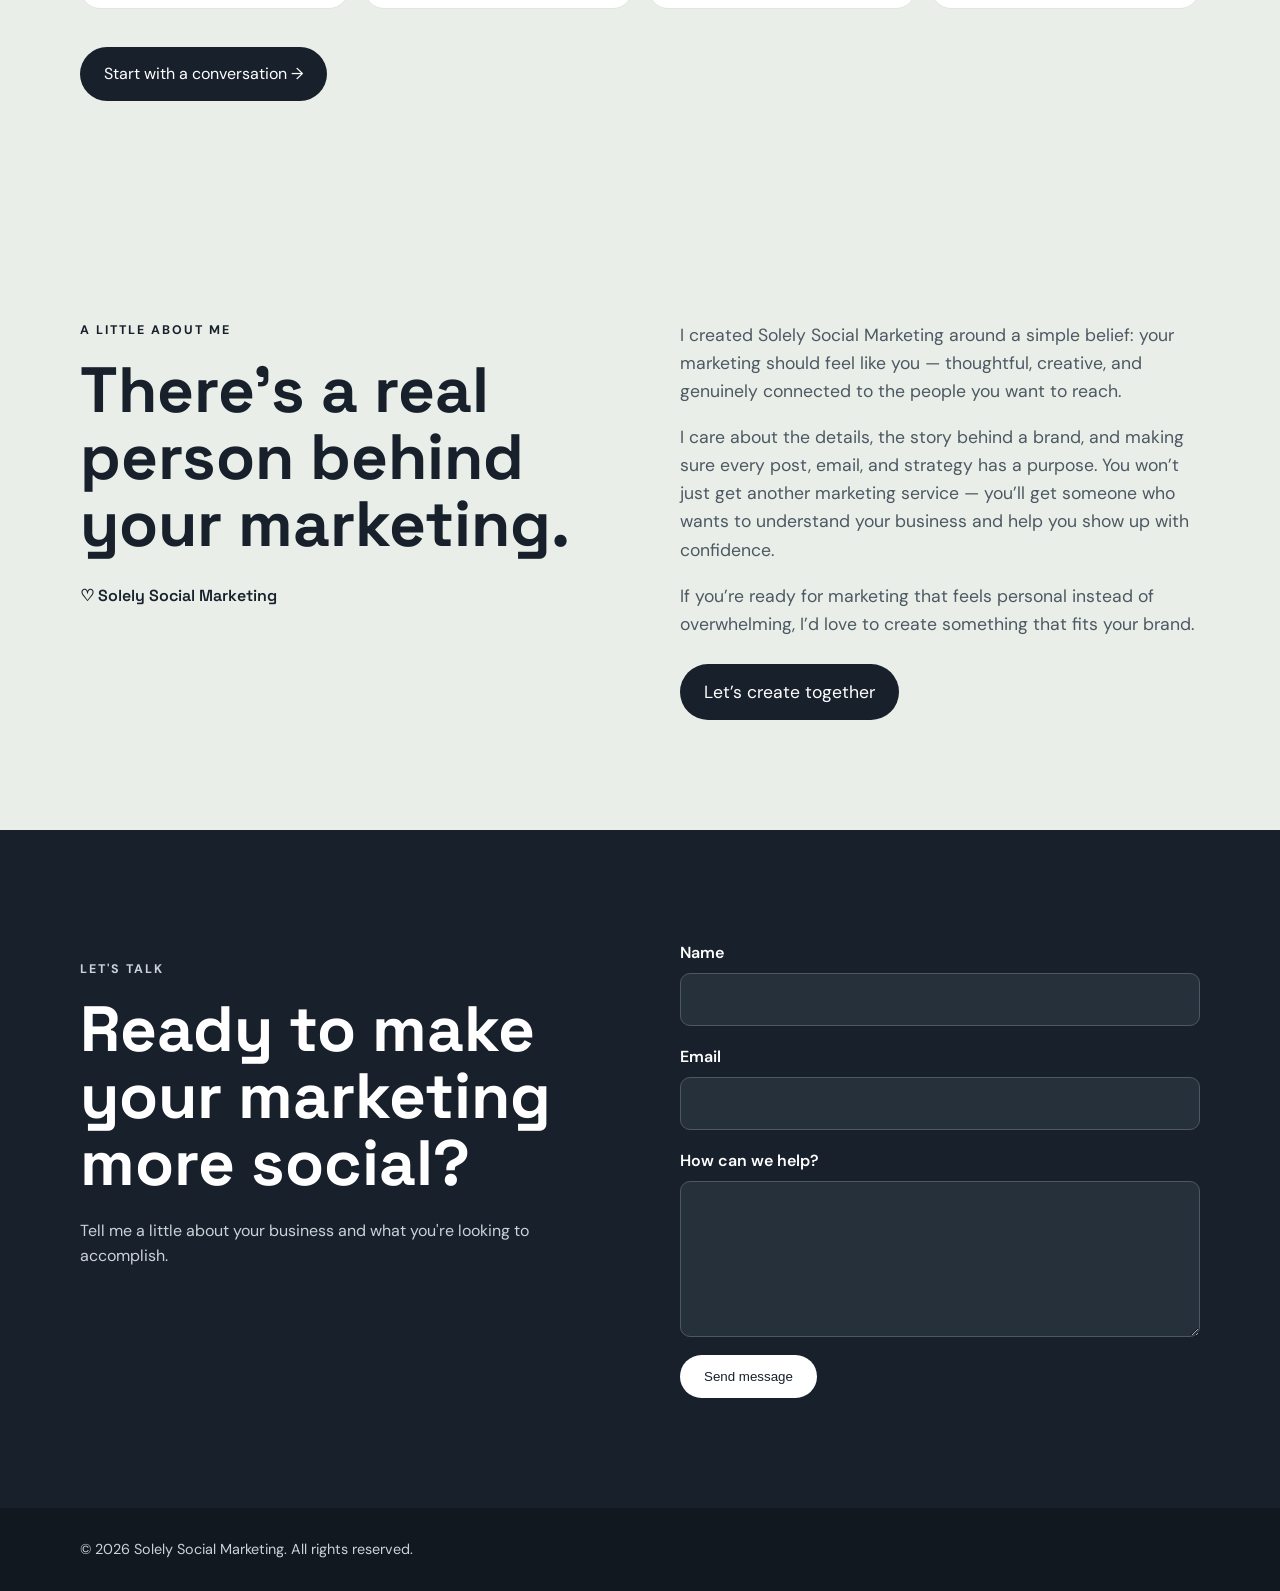
==== commit e9270952: "Add signature brand, featured project, deliverables, and free offer sections" ====
--- a/index.html
+++ b/index.html
@@ -22,12 +22,75 @@
     <section class="hero"><div class="container hero-content"><div class="hero-copy-wrap"><p class="eyebrow">DIGITAL + EMAIL MARKETING</p><h1>Marketing that feels <em>social.</em></h1><p class="hero-copy">I help growing brands build attention, relationships, and revenue through thoughtful digital and email marketing.</p><a class="button" href="#contact">Let's work together</a></div><div class="hero-image"><img src="pastel-hero.svg" alt="Cute detailed creative marketing studio illustration for Solely Social Marketing"></div></div></section>
     <section class="brand-spotlight"><div class="container"><div class="spotlight-badge">✦ YOUR BRAND DESERVES A MOMENT</div><h2>Stop blending in.<br><em>Start being remembered.</em></h2><p>People decide what brands feel worth their attention in seconds. Your marketing should make those seconds count.</p><div class="spotlight-points"><span>♡ Look more polished</span><span>✦ Sound more confident</span><span>↗ Make every channel work together</span></div><a class="button light-button" href="#contact">Let’s make your brand stand out →</a></div></section>
 
-    <section id="services" class="section"><div class="container"><p class="eyebrow">WHAT WE DO</p><h2>Simple strategy. Meaningful growth.</h2><div class="cards"><article><span>01</span><h3>Social Media</h3><p>Content strategy, creative direction, and social management designed to grow your audience and strengthen your brand.</p></article><article><span>02</span><h3>Email Marketing</h3><p>Campaigns and automated flows that turn subscribers into loyal customers without sounding like a sales pitch.</p></article><article><span>03</span><h3>Digital Strategy</h3><p>Clear, practical marketing plans that connect your channels and focus your efforts on what matters.</p></article></div></div></section>
-    <section id="work" class="section work-showcase"><div class="container"><p class="eyebrow">A PEEK AT THE POSSIBILITIES</p><div class="work-heading"><h2>Here’s what your marketing could <em>look like.</em></h2><p>Realistic examples of the kind of content, campaigns, and strategy visuals Solely Social Marketing can create for your brand.</p></div><div class="work-grid">
+    <section id="services" class="section"><div class="container"><p class="eyebrow">WHAT I DO · THE SOLELY SOCIAL MENU</p><h2>Simple strategy. Meaningful growth.</h2><div class="cards"><article><span>01</span><h3>Social Media</h3><p>Content strategy, creative direction, and social management designed to grow your audience and strengthen your brand.</p></article><article><span>02</span><h3>Email Marketing</h3><p>Campaigns and automated flows that turn subscribers into loyal customers without sounding like a sales pitch.</p></article><article><span>03</span><h3>Digital Strategy</h3><p>Clear, practical marketing plans that connect your channels and focus your efforts on what matters.</p></article></div></div></section>
+    <section id="work" class="section work-showcase"><div class="container"><p class="eyebrow">A PEEK AT THE POSSIBILITIES</p><div class="work-heading"><h2>Here’s what your marketing could <em>look like.</em></h2><p>Sample concepts showing the kind of content, campaigns, and strategy visuals I can create for your brand. (Illustrative examples — not client results.)</p></div><div class="work-grid">
       <article class="work-card"><div class="mock-label">SOCIAL MEDIA CONTENT</div><div class="instagram"><div class="ig-head"><div class="ig-avatar">SS</div><div><b>solelysocialmarketing</b><small>Creative Studio</small></div><span>•••</span></div><div class="ig-photo"><div class="ig-sparkles">✦ ♡ ✦</div><h3>SHOW UP.<br><em>STAND OUT.</em></h3><p>Content that feels like your brand — not everyone else's.</p></div><div class="ig-actions">♡　♧　➤ <span>♡</span></div><div class="ig-copy"><b>solelysocialmarketing</b> Your social presence should tell a story, build trust, and make people want to stick around.</div></div><div class="mock-bottom"><b>Instagram-style content</b><span>Branded posts • Captions • Creative direction</span></div></article>
       <article class="work-card"><div class="mock-label">EMAIL NEWSLETTER</div><div class="newsletter"><div class="email-bar"><span>Inbox</span><span>9:41 AM</span></div><div class="email-brand">SOLELY SOCIAL <span>♡</span></div><div class="email-hero"><small>A LITTLE SOMETHING</small><h3>Made for<br><em>your people.</em></h3><p>Beautiful, intentional emails that give your audience a reason to open, read, and come back.</p><a class="email-more" href="portfolio.html">Explore the full examples →</a></div><div class="email-content"><span>✦ NEW THIS WEEK</span><b>Helpful content.<br>Thoughtful offers.<br>More connection.</b></div></div><div class="mock-bottom"><b>Email newsletter</b><span>Campaigns • Promotions • Welcome flows</span></div></article>
       <article class="work-card"><div class="mock-label">CLIENT MARKETING DASHBOARD</div><div class="dashboard"><div class="dash-top"><b>Marketing Overview</b><span>Last 30 days ▾</span></div><div class="dash-stats"><div><small>Reach</small><b>24.8K</b><i>↗ 18.4%</i></div><div><small>Engagement</small><b>6.7%</b><i>↗ 12.2%</i></div><div><small>Email Opens</small><b>42.3%</b><i>↗ 8.6%</i></div></div><div class="chart"><div class="chart-title"><b>Audience Growth</b><span>30 days</span></div><div class="bars"><i style="height:32%"></i><i style="height:48%"></i><i style="height:42%"></i><i style="height:62%"></i><i style="height:57%"></i><i style="height:76%"></i><i style="height:91%"></i></div></div><div class="dash-tasks"><b>Strategy focus</b><span>✓ Consistent content</span><span>✓ Email nurture</span><span>✓ Monthly optimization</span></div></div><div class="mock-bottom"><b>Marketing dashboard</b><span>Insights • Reporting • Strategy</span></div></article>
     </div></div></section>
+
+    <section class="signature-section">
+      <div class="container signature-grid">
+        <div class="signature-card">
+          <div class="signature-orbit orbit-one">♡</div><div class="signature-orbit orbit-two">✦</div>
+          <div class="signature-monogram">SS</div>
+          <div class="signature-script">solely yours</div>
+          <p>Strategy with personality.<br>Content with intention.</p>
+        </div>
+        <div class="signature-copy">
+          <p class="eyebrow">THE SOLELY SOCIAL APPROACH</p>
+          <h2>Pretty marketing is nice.<br><em>Marketing with a point of view is better.</em></h2>
+          <p>I’m not here to make your business look like every other business online. Solely Social is about finding the little details that make your brand <strong>yours</strong> — then turning them into marketing people remember.</p>
+          <div class="signature-list"><span>✦ Your voice</span><span>♡ Your people</span><span>↗ Your next chapter</span></div>
+        </div>
+      </div>
+    </section>
+
+    <section class="section featured-project">
+      <div class="container">
+        <div class="featured-top"><p class="eyebrow">FEATURED PROJECT · SAMPLE CONCEPT</p><span class="project-tag">BRAND + EMAIL + SOCIAL</span></div>
+        <div class="project-layout">
+          <div class="project-visual">
+            <div class="project-note">Solely Social<br><small>creative direction</small></div>
+            <div class="project-title">THE<br><em>SOFT SELL</em></div>
+            <div class="project-caption">A campaign concept designed to make a brand feel warm, polished, and impossible to scroll past.</div>
+            <div class="project-stamp">SS<br><small>STUDIO</small></div>
+          </div>
+          <div class="project-copy">
+            <p class="eyebrow">01 — THE IDEA</p>
+            <h2>Turn a good brand into a <em>whole experience.</em></h2>
+            <p>Imagine a service brand launching a new offer. Instead of one sales post, we build a small connected campaign: a scroll-stopping social story, a helpful email, and messaging that carries the same feeling from first impression to click.</p>
+            <div class="project-steps">
+              <div><b>01</b><span><strong>Hook</strong> — a visual people notice</span></div>
+              <div><b>02</b><span><strong>Connect</strong> — copy that sounds human</span></div>
+              <div><b>03</b><span><strong>Convert</strong> — a clear next step</span></div>
+            </div>
+            <a class="text-link" href="portfolio.html">See more sample work →</a>
+          </div>
+        </div>
+      </div>
+    </section>
+
+    <section class="section deliverables">
+      <div class="container">
+        <div class="deliverable-heading"><div><p class="eyebrow">WHAT YOU ACTUALLY GET</p><h2>Not just “marketing.”<br><em>Actual things you can use.</em></h2></div><p>Every project is built to leave you with clearer messaging, better content, and a marketing system that feels easier to keep up with.</p></div>
+        <div class="deliverable-board">
+          <div class="deliverable-main"><span class="board-number">01</span><h3>Social content</h3><p>Branded content ideas, captions, creative direction, and a plan for showing up consistently.</p><div class="check-row">✓ Content themes <span>✓ Caption direction</span> <span>✓ Creative concepts</span></div></div>
+          <div class="deliverable-side"><span>02</span><h3>Email</h3><p>Campaign concepts, newsletters, promotions, and customer journeys designed to feel personal.</p></div>
+          <div class="deliverable-side sage"><span>03</span><h3>Strategy</h3><p>Clear priorities and practical next steps so you know what to do — and why.</p></div>
+          <div class="deliverable-footer"><span>♡</span><strong>Thoughtful details, all working together.</strong><span>✦</span></div>
+        </div>
+      </div>
+    </section>
+
+    <section class="free-offer">
+      <div class="container offer-inner">
+        <div class="offer-bubble">FREE ✦</div>
+        <div><p class="eyebrow">A LITTLE SOMETHING FROM ME</p><h2>Want a second set of eyes on your marketing?</h2><p>Tell me what you’re working on and I’ll share <strong>3 quick ideas</strong> you could test to make your online presence feel more polished and intentional.</p></div>
+        <a class="button offer-button" href="#contact">Ask for my 3 ideas →</a>
+      </div>
+    </section>
+
     <section class="section starting"><div class="container"><div class="starting-heading"><div><p class="eyebrow">WHERE SHOULD WE START?</p><h2>You don’t need to know exactly what you need.</h2></div><p>Tell me what’s happening with your marketing and we can figure out the right place to begin.</p></div><div class="starting-grid"><article><div class="start-icon">♡</div><small>START HERE</small><h3>“I need a fresh start.”</h3><p>Your brand feels scattered, outdated, or inconsistent and you want a clearer direction.</p><a href="#contact">Let’s talk →</a></article><article><div class="start-icon">✦</div><small>BUILD MOMENTUM</small><h3>“I need content.”</h3><p>You know your business deserves to show up online, but you need help creating polished, on-brand content.</p><a href="#contact">Let’s create →</a></article><article><div class="start-icon">✉</div><small>STAY CONNECTED</small><h3>“I need better emails.”</h3><p>You want to turn your email list into a stronger connection with thoughtful campaigns and customer journeys.</p><a href="#contact">Let’s connect →</a></article></div></div></section>
 
     <section class="highlights"><div class="container"><div class="highlights-heading"><p class="eyebrow">THE SOLELY SOCIAL DIFFERENCE</p><h2>Thoughtful marketing, made to feel like <em>you.</em></h2></div><div class="highlight-grid"><article><div class="highlight-icon">✦</div><h3>Human-first</h3><p>I focus on understanding people, building relationships, and creating experiences customers want to come back to.</p></article><article><div class="highlight-icon">♡</div><h3>Creative + strategic</h3><p>Strategy and creativity work together so your brand can show up with purpose across every channel.</p></article><article><div class="highlight-icon">↗</div><h3>Built for growth</h3><p>My approach is designed for growing brands that want to turn attention into meaningful customer relationships and revenue.</p></article><article><div class="highlight-icon">✉</div><h3>More than social</h3><p>From social media to email marketing and digital strategy, I connect your marketing efforts instead of treating them like separate pieces.</p></article></div></div></section>
--- a/styles.css
+++ b/styles.css
@@ -11,3 +11,7 @@
 @media(max-width:900px){.who-heading{grid-template-columns:1fr;gap:20px}.who-grid{grid-template-columns:1fr}.process-grid{grid-template-columns:repeat(2,1fr)}}
 @media(max-width:760px){.process-grid{grid-template-columns:1fr 1fr}}
 @media(max-width:520px){.process-grid{grid-template-columns:1fr}}
+
+.brand-spotlight{position:relative;overflow:hidden;padding:100px 0;background:linear-gradient(135deg,#d9b4b5 0%,#f1d7d7 48%,#f7eee9 100%);text-align:center}.brand-spotlight:before,.brand-spotlight:after{content:"♡";position:absolute;font-size:11rem;line-height:1;color:rgba(255,255,255,.35)}.brand-spotlight:before{left:-25px;top:-45px}.brand-spotlight:after{right:-20px;bottom:-75px}.spotlight-badge{font-size:.72rem;font-weight:700;letter-spacing:.16em;margin-bottom:20px}.brand-spotlight h2{font-family:"Space Grotesk";font-size:clamp(2.8rem,6vw,5.4rem);line-height:.95;position:relative;z-index:1}.brand-spotlight h2 em{font-style:normal}.brand-spotlight p{max-width:650px;margin:22px auto;color:#4f555a;font-size:1.05rem}.spotlight-points{display:flex;justify-content:center;gap:12px;flex-wrap:wrap;margin:28px 0}.spotlight-points span{background:rgba(255,255,255,.7);border:1px solid rgba(23,32,43,.08);border-radius:999px;padding:10px 15px;font-size:.78rem;font-weight:600}.light-button{background:#17202b}.starting{background:#fff}.starting-heading{display:grid;grid-template-columns:1fr .8fr;gap:60px;align-items:end;margin-bottom:45px}.starting-heading h2{font-family:"Space Grotesk";font-size:clamp(2.4rem,5vw,4.2rem);line-height:1}.starting-heading>p{color:#69727a;font-size:1.02rem}.starting-grid{display:grid;grid-template-columns:repeat(3,1fr);gap:20px}.starting-grid article{position:relative;background:#fbf8f6;border:1px solid #eadfda;border-radius:25px;padding:30px;transition:transform .2s ease,box-shadow .2s ease}.starting-grid article:hover{transform:translateY(-5px);box-shadow:0 18px 35px rgba(23,32,43,.08)}.start-icon{width:50px;height:50px;border-radius:16px;background:#f1d7d7;display:grid;place-items:center;font-size:1.4rem;margin-bottom:25px}.starting-grid small{font-size:.66rem;font-weight:700;letter-spacing:.13em;color:#a66b69}.starting-grid h3{font-family:"Space Grotesk";font-size:1.55rem;margin:8px 0}.starting-grid p{color:#69727a;font-size:.84rem;min-height:70px}.starting-grid a{display:inline-block;margin-top:18px;color:#17202b;text-decoration:none;font-weight:700;font-size:.82rem;border-bottom:2px solid #f1d7d7;padding-bottom:3px}
+@media(max-width:800px){.starting-heading{grid-template-columns:1fr;gap:18px}.starting-grid{grid-template-columns:1fr}.starting-grid p{min-height:auto}}
+@media(max-width:600px){.brand-spotlight{padding:75px 0}.spotlight-points{flex-direction:column;align-items:center}.spotlight-points span{width:max-content;max-width:90%}}
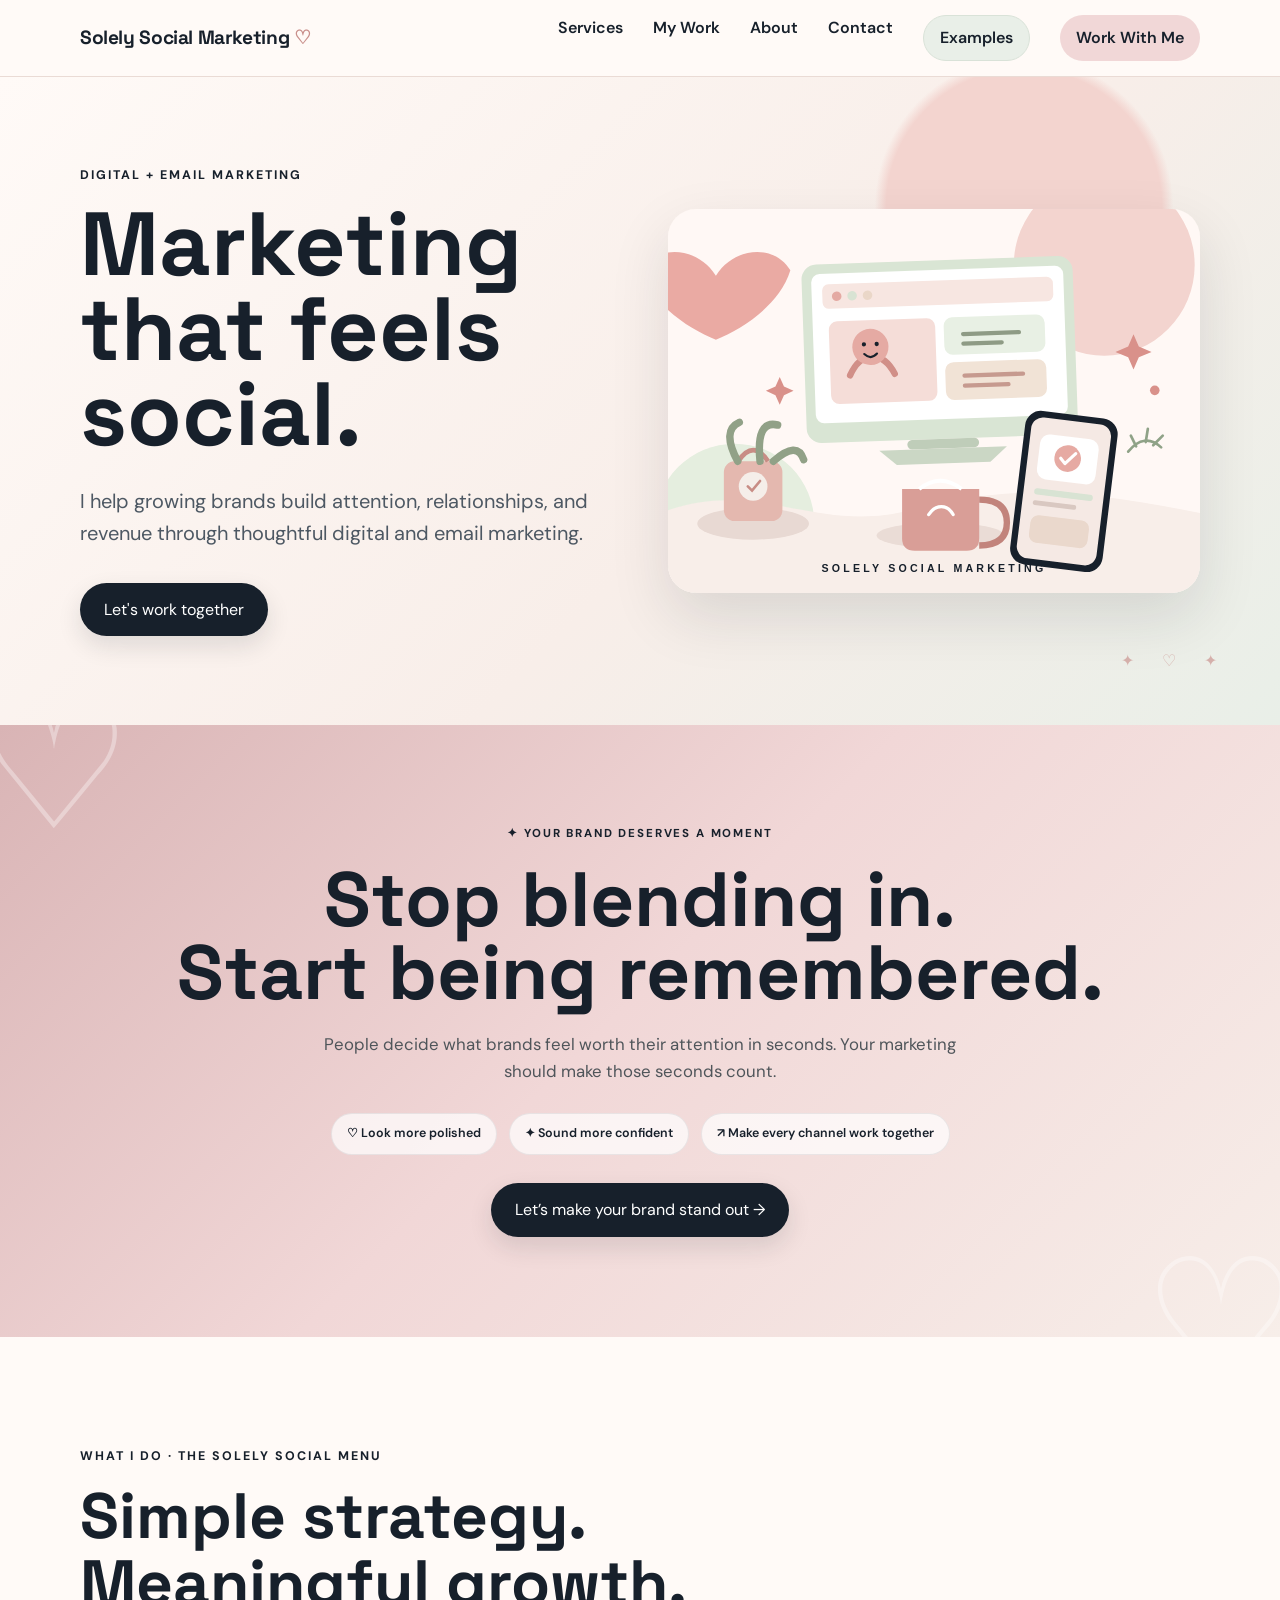
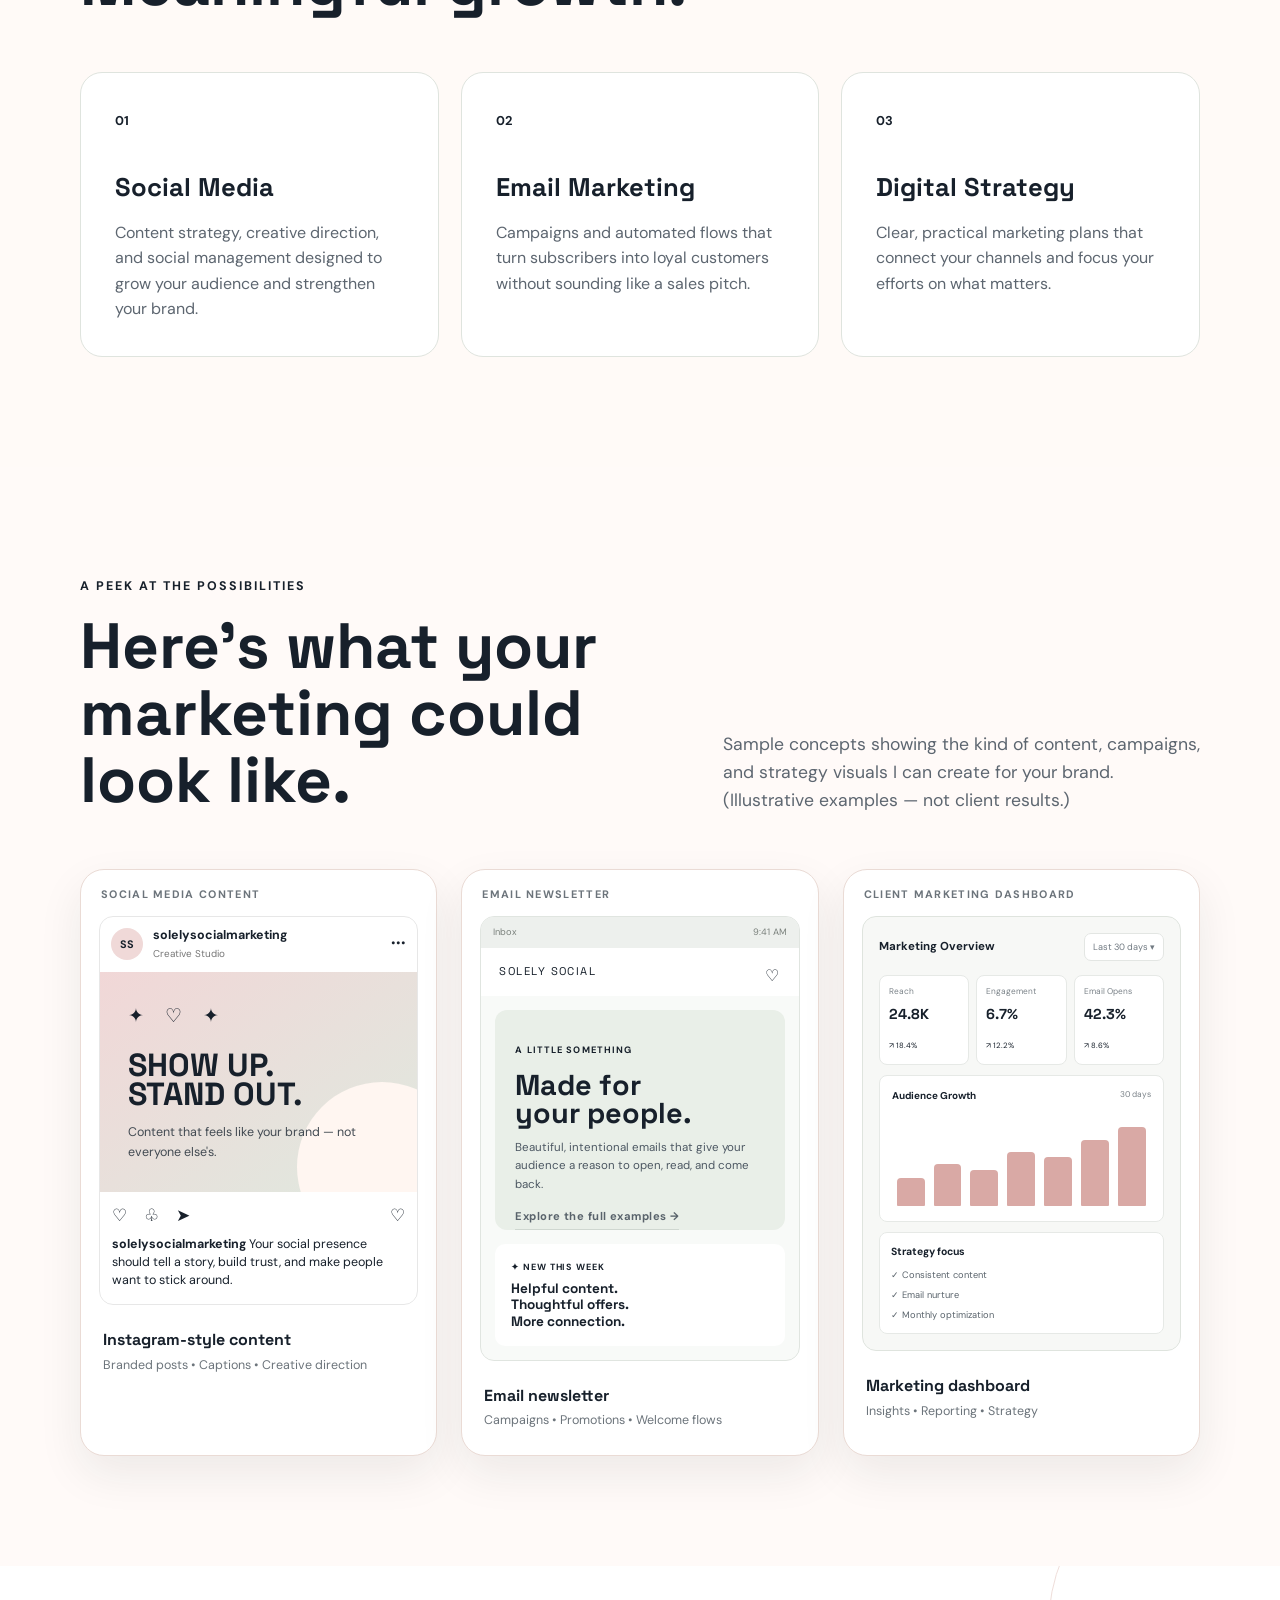
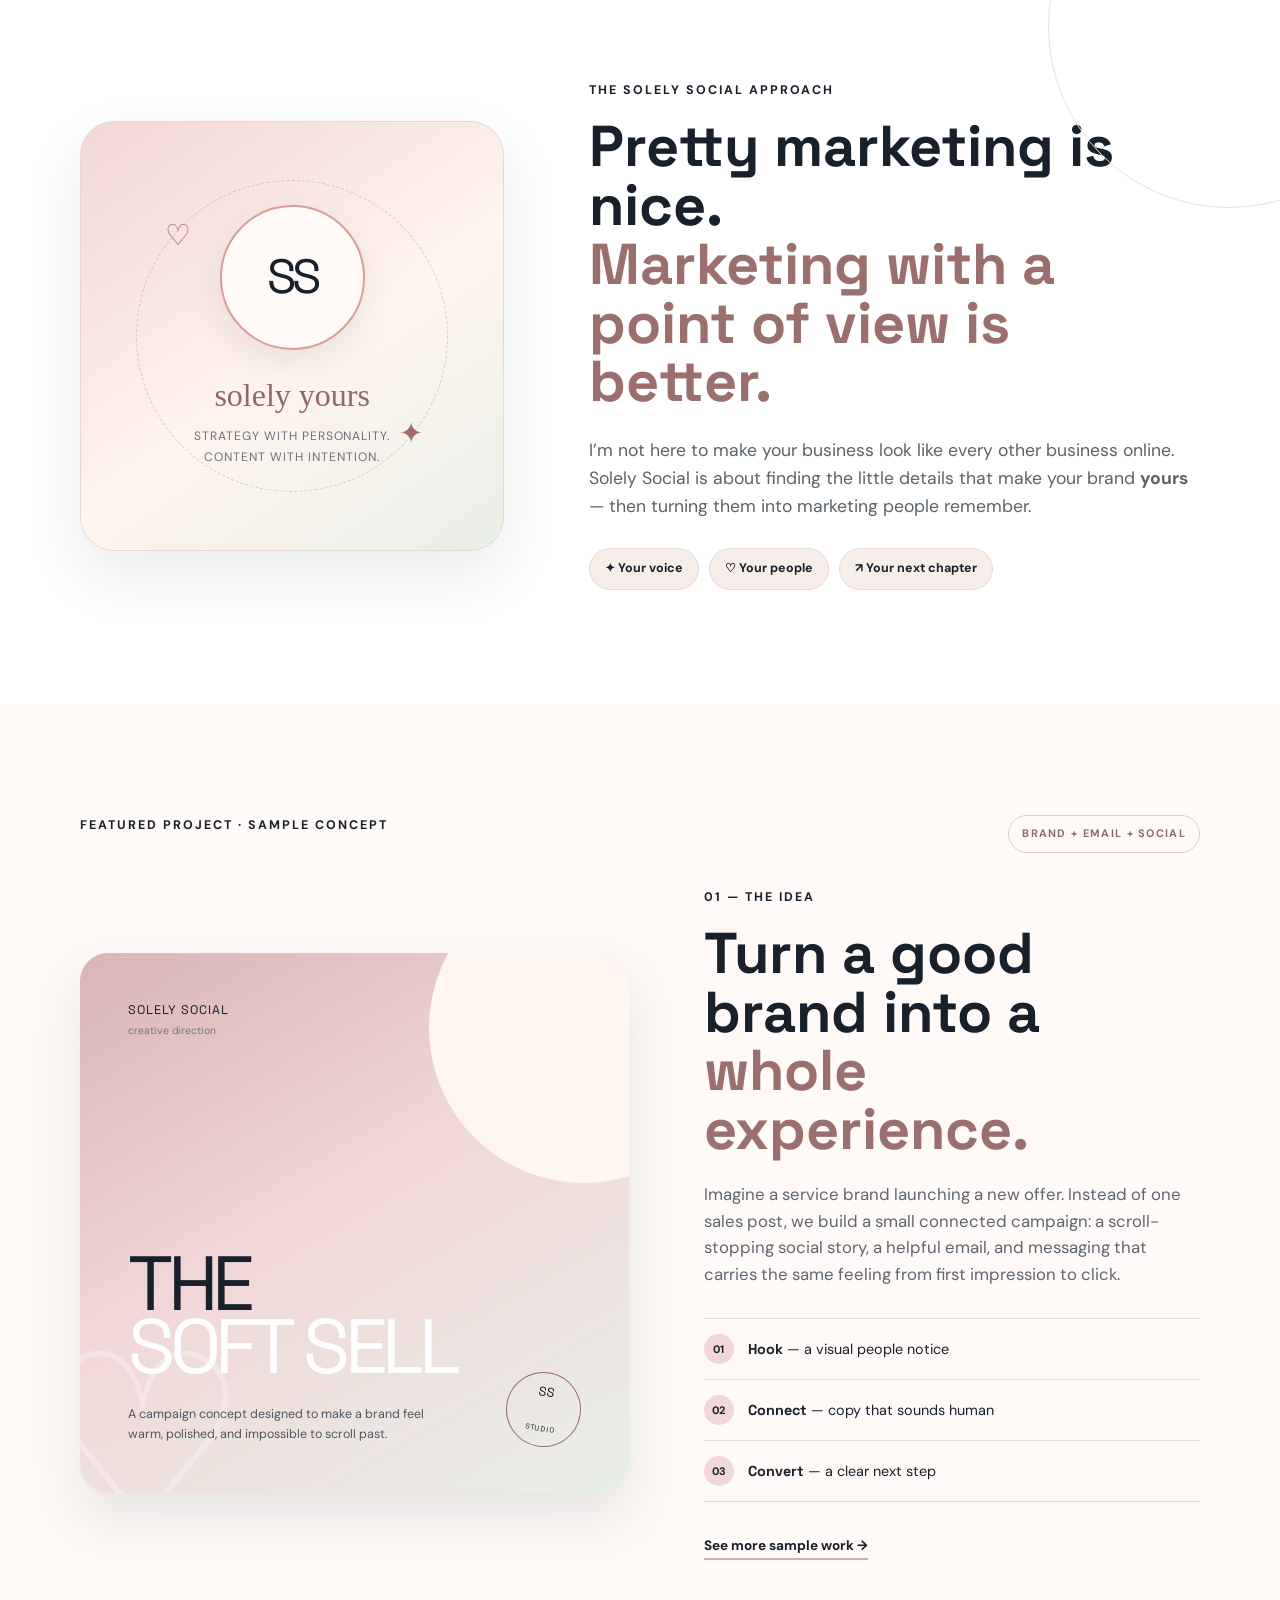
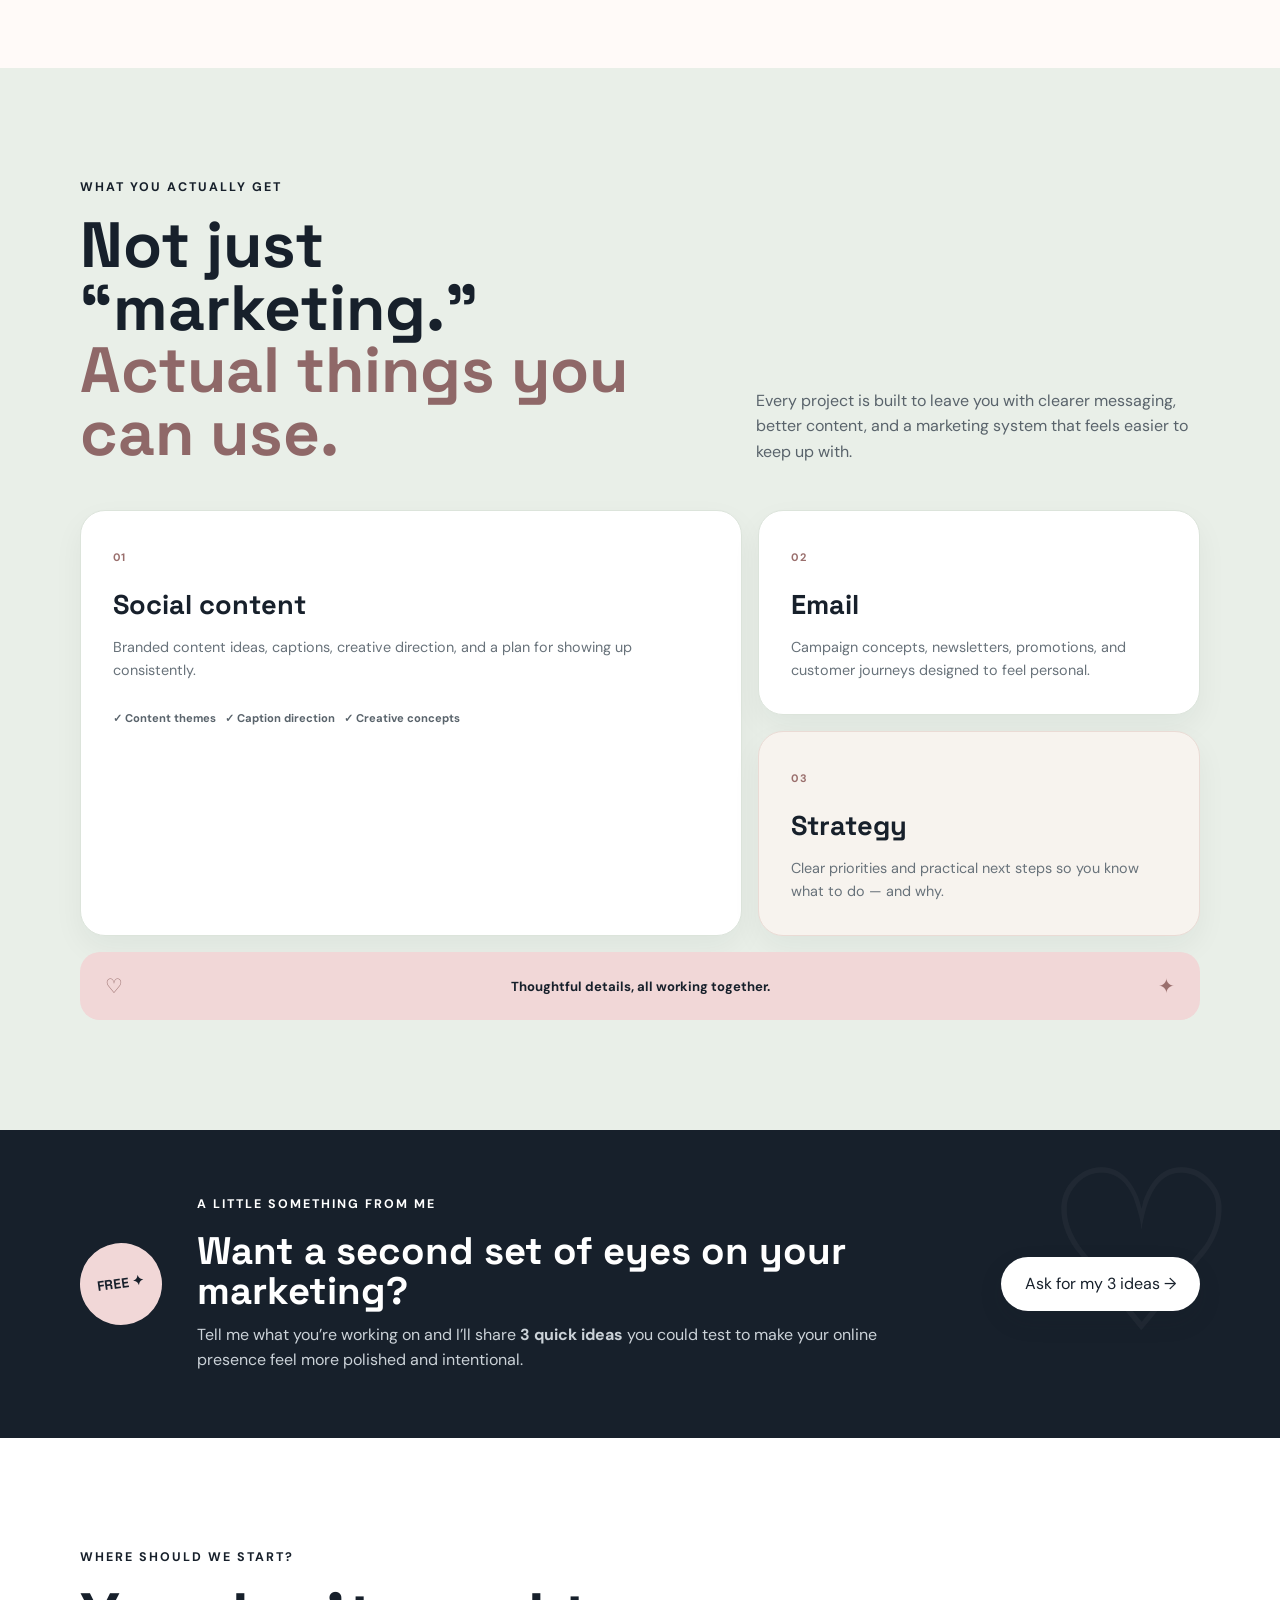
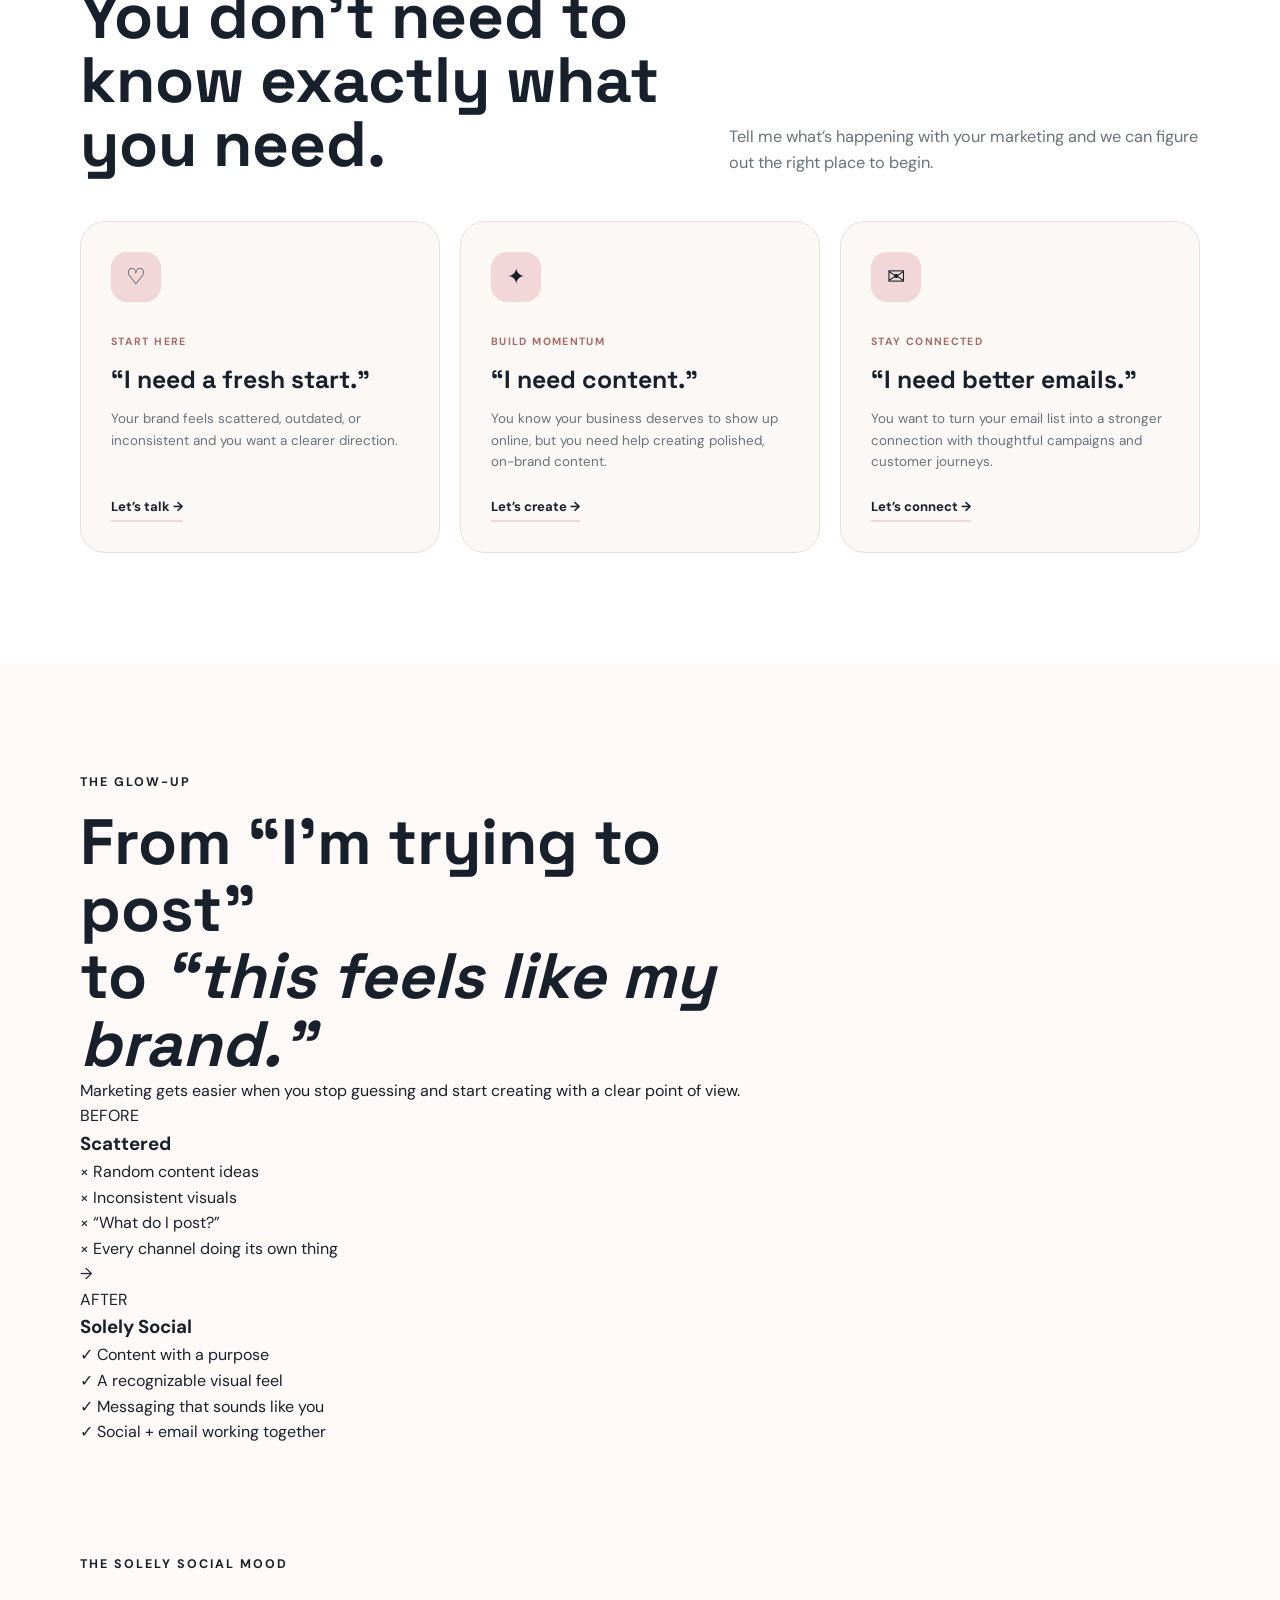
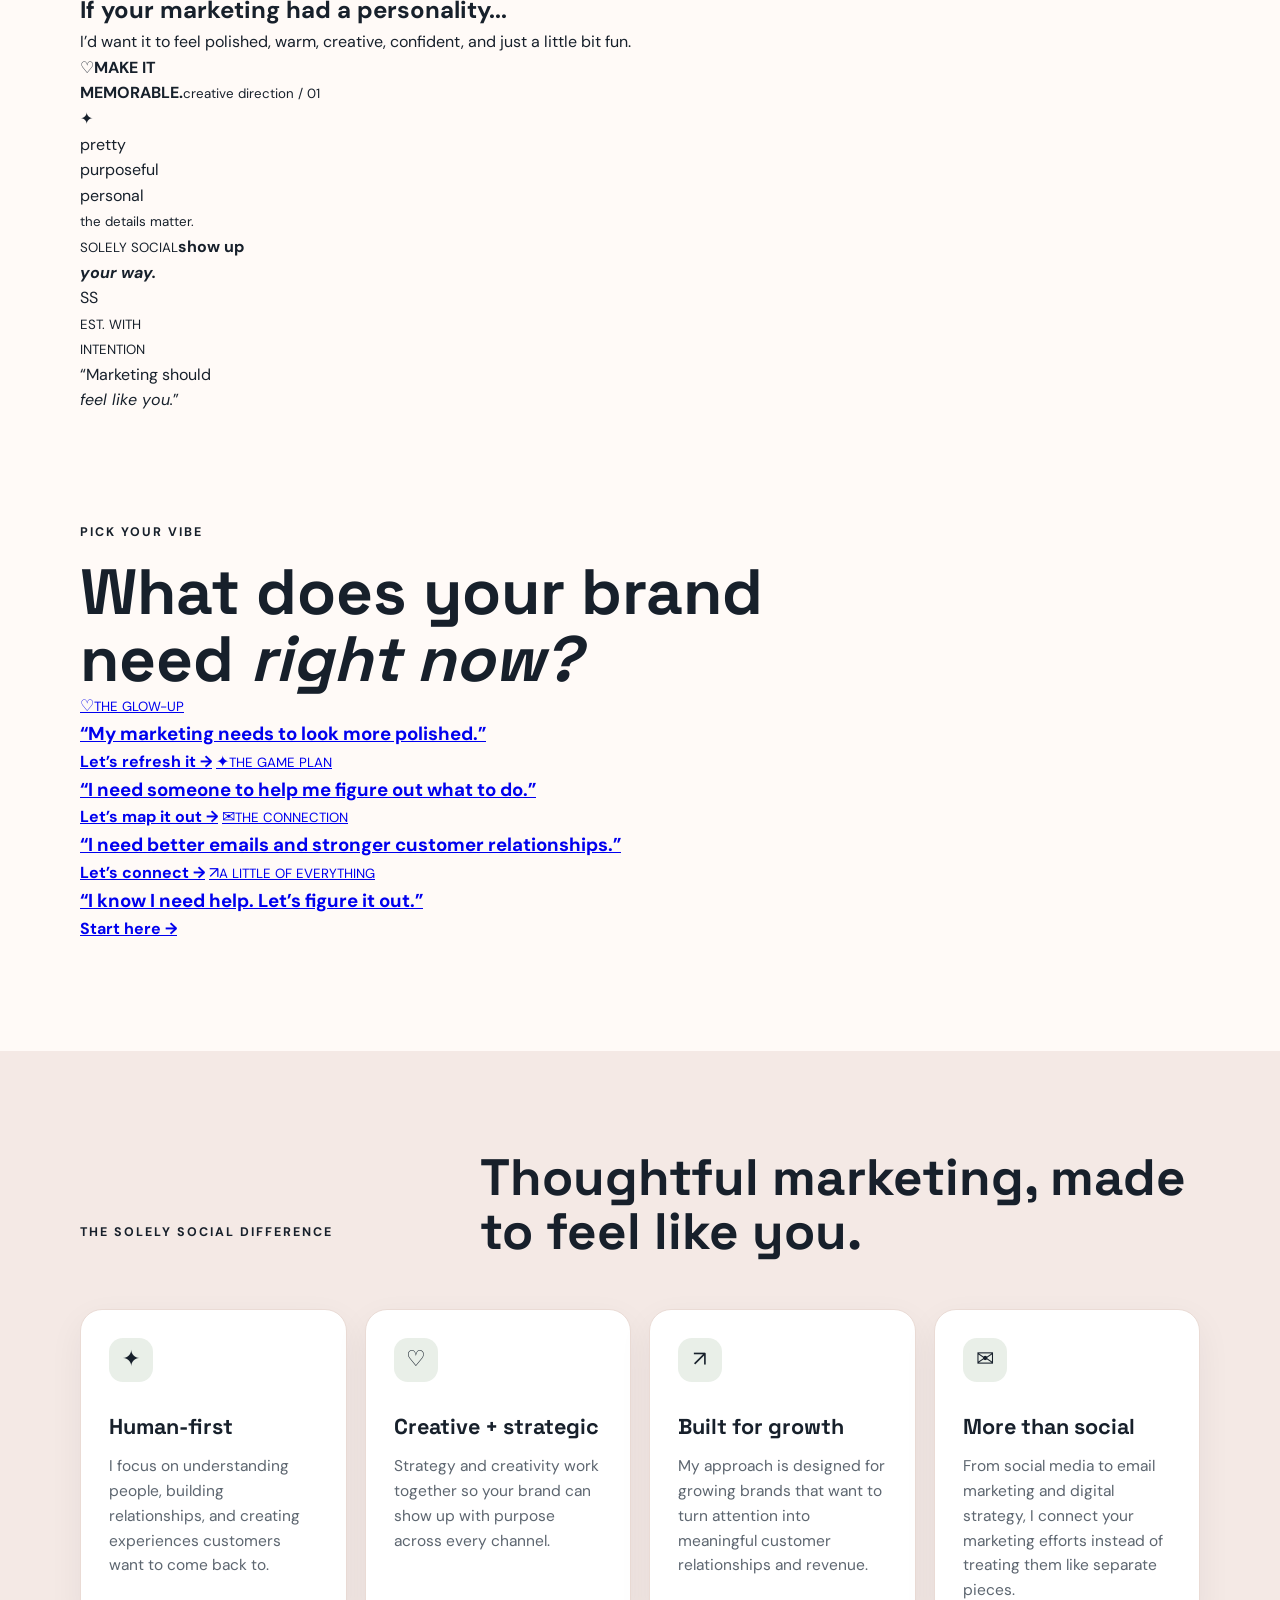
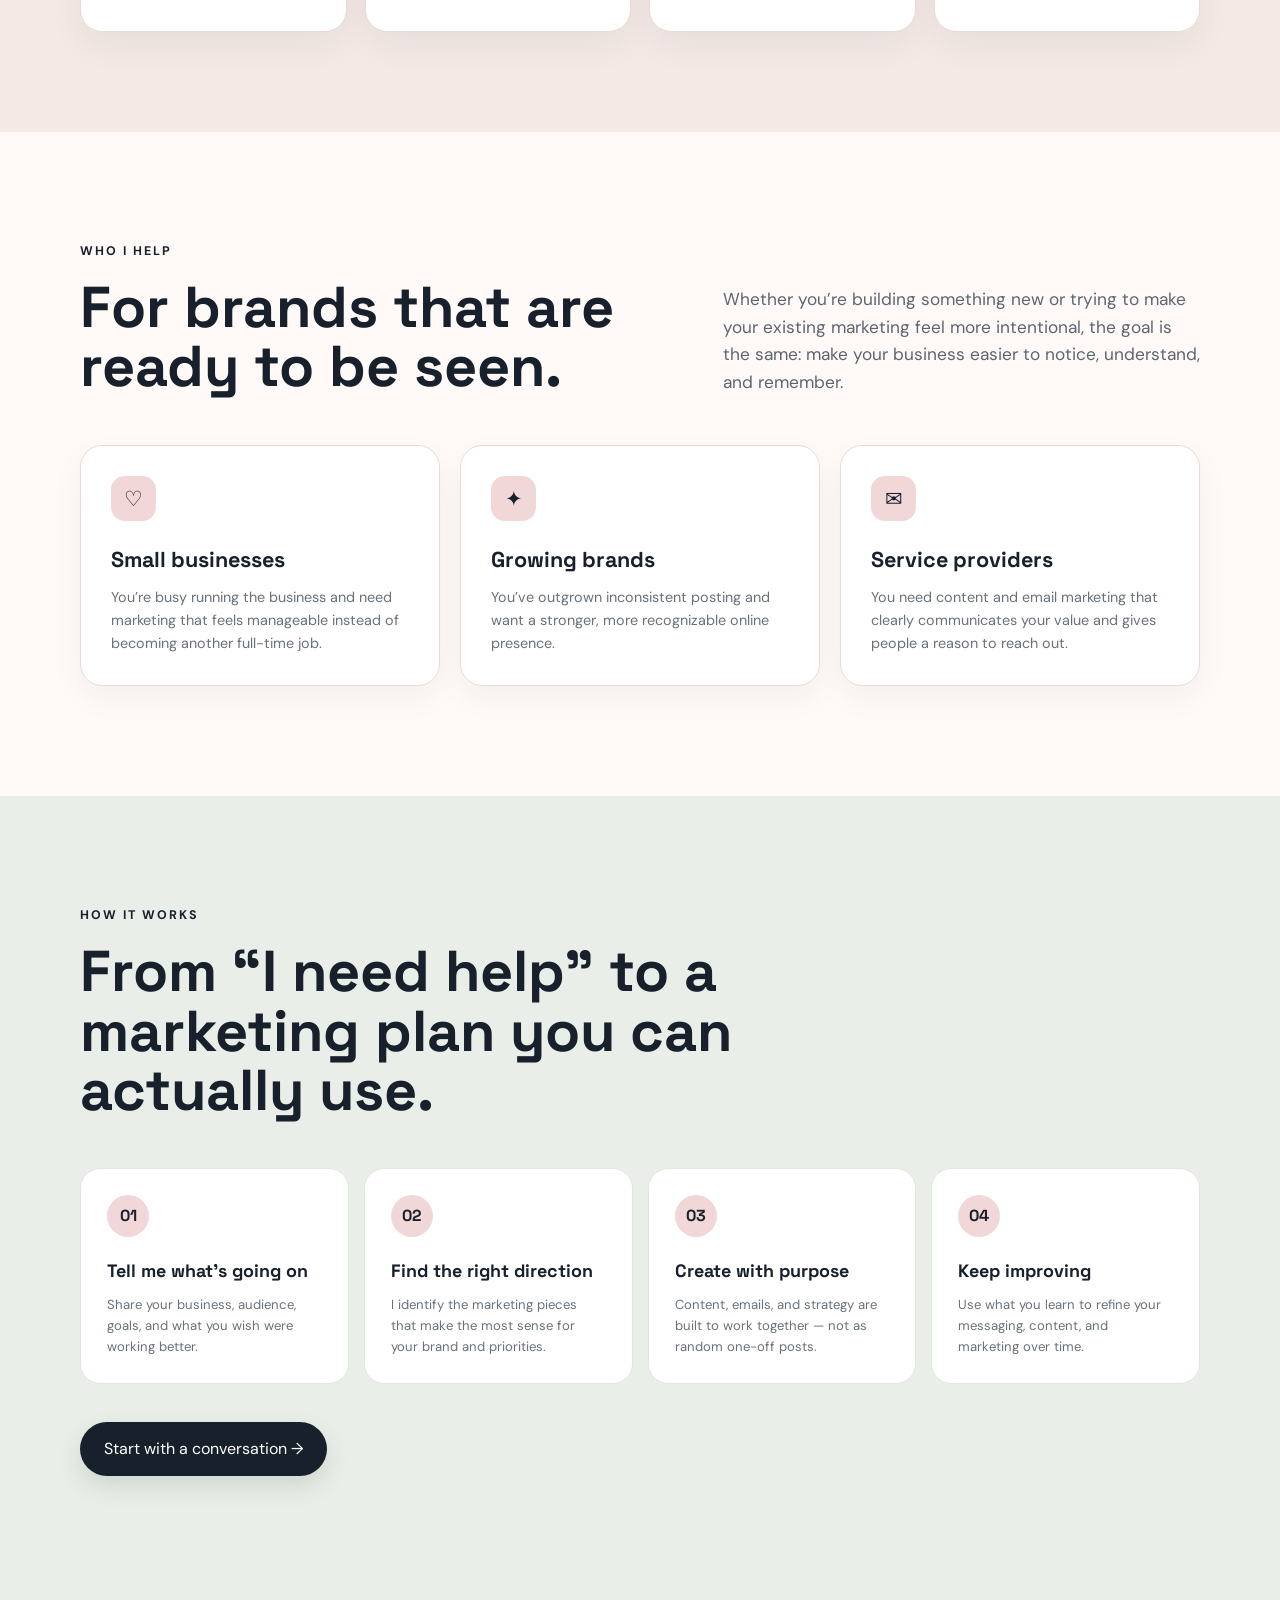
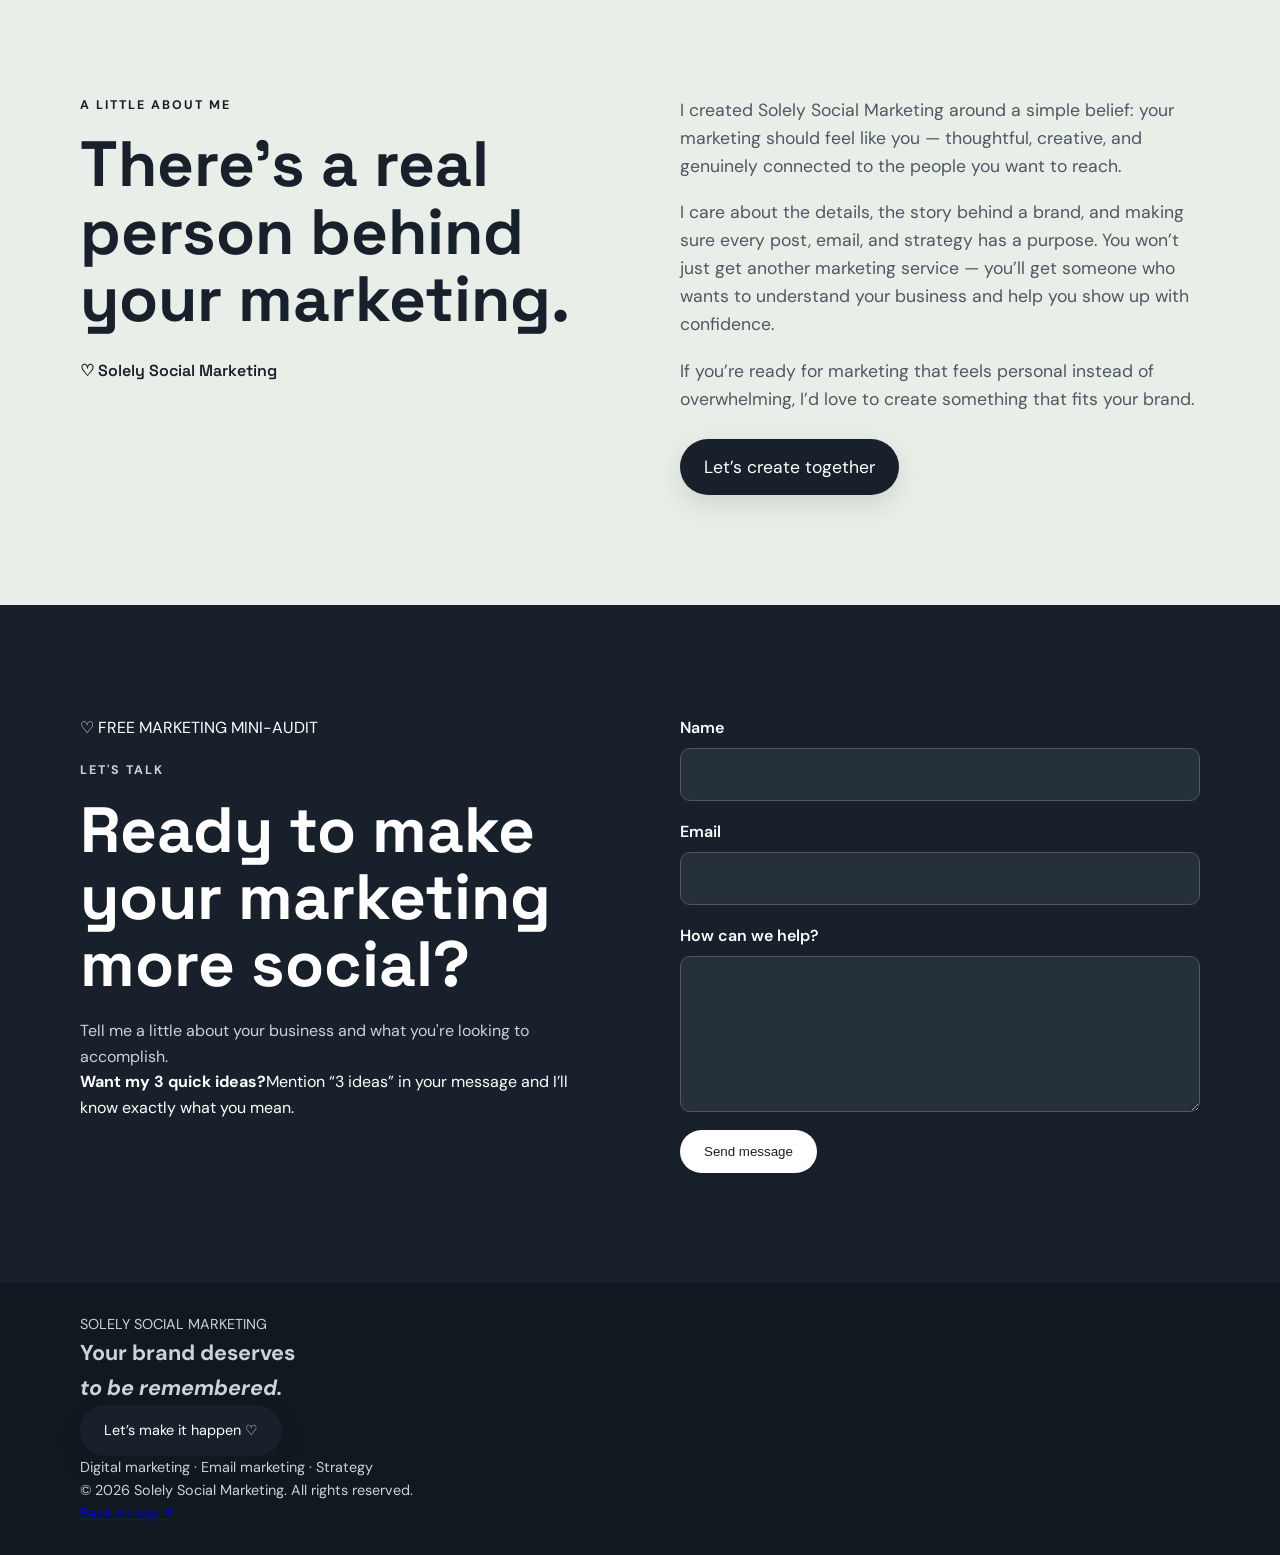
==== commit d8e1441e: "Add brand transformation, moodboard, vibe picker, and stronger footer" ====
--- a/index.html
+++ b/index.html
@@ -93,15 +93,52 @@
 
     <section class="section starting"><div class="container"><div class="starting-heading"><div><p class="eyebrow">WHERE SHOULD WE START?</p><h2>You don’t need to know exactly what you need.</h2></div><p>Tell me what’s happening with your marketing and we can figure out the right place to begin.</p></div><div class="starting-grid"><article><div class="start-icon">♡</div><small>START HERE</small><h3>“I need a fresh start.”</h3><p>Your brand feels scattered, outdated, or inconsistent and you want a clearer direction.</p><a href="#contact">Let’s talk →</a></article><article><div class="start-icon">✦</div><small>BUILD MOMENTUM</small><h3>“I need content.”</h3><p>You know your business deserves to show up online, but you need help creating polished, on-brand content.</p><a href="#contact">Let’s create →</a></article><article><div class="start-icon">✉</div><small>STAY CONNECTED</small><h3>“I need better emails.”</h3><p>You want to turn your email list into a stronger connection with thoughtful campaigns and customer journeys.</p><a href="#contact">Let’s connect →</a></article></div></div></section>
 
+
+    <section class="section glow-up">
+      <div class="container">
+        <div class="glow-heading"><p class="eyebrow">THE GLOW-UP</p><h2>From “I’m trying to post”<br>to <em>“this feels like my brand.”</em></h2><p>Marketing gets easier when you stop guessing and start creating with a clear point of view.</p></div>
+        <div class="transformation">
+          <div class="transform-side before"><span class="transform-label">BEFORE</span><h3>Scattered</h3><div>× Random content ideas</div><div>× Inconsistent visuals</div><div>× “What do I post?”</div><div>× Every channel doing its own thing</div></div>
+          <div class="transform-arrow">→</div>
+          <div class="transform-side after"><span class="transform-label">AFTER</span><h3>Solely Social</h3><div>✓ Content with a purpose</div><div>✓ A recognizable visual feel</div><div>✓ Messaging that sounds like you</div><div>✓ Social + email working together</div></div>
+        </div>
+      </div>
+    </section>
+
+    <section class="moodboard-section">
+      <div class="container">
+        <div class="moodboard-heading"><p class="eyebrow">THE SOLELY SOCIAL MOOD</p><h2>If your marketing had a personality...</h2><p>I’d want it to feel polished, warm, creative, confident, and just a little bit fun.</p></div>
+        <div class="moodboard">
+          <div class="mood-card mood-large"><span>♡</span><strong>MAKE IT<br>MEMORABLE.</strong><small>creative direction / 01</small></div>
+          <div class="mood-card mood-note"><span>✦</span><p>pretty<br>purposeful<br>personal</p><small>the details matter.</small></div>
+          <div class="mood-card mood-type"><small>SOLELY SOCIAL</small><strong>show up<br><em>your way.</em></strong></div>
+          <div class="mood-card mood-stamp"><div>SS</div><small>EST. WITH<br>INTENTION</small></div>
+          <div class="mood-card mood-quote">“Marketing should<br><em>feel like you.</em>”</div>
+        </div>
+      </div>
+    </section>
+
+    <section class="section vibe-picker">
+      <div class="container">
+        <div class="vibe-heading"><p class="eyebrow">PICK YOUR VIBE</p><h2>What does your brand need <em>right now?</em></h2></div>
+        <div class="vibe-grid">
+          <a href="#contact"><span>♡</span><small>THE GLOW-UP</small><h3>“My marketing needs to look more polished.”</h3><b>Let’s refresh it →</b></a>
+          <a href="#contact"><span>✦</span><small>THE GAME PLAN</small><h3>“I need someone to help me figure out what to do.”</h3><b>Let’s map it out →</b></a>
+          <a href="#contact"><span>✉</span><small>THE CONNECTION</small><h3>“I need better emails and stronger customer relationships.”</h3><b>Let’s connect →</b></a>
+          <a href="#contact"><span>↗</span><small>A LITTLE OF EVERYTHING</small><h3>“I know I need help. Let’s figure it out.”</h3><b>Start here →</b></a>
+        </div>
+      </div>
+    </section>
+
     <section class="highlights"><div class="container"><div class="highlights-heading"><p class="eyebrow">THE SOLELY SOCIAL DIFFERENCE</p><h2>Thoughtful marketing, made to feel like <em>you.</em></h2></div><div class="highlight-grid"><article><div class="highlight-icon">✦</div><h3>Human-first</h3><p>I focus on understanding people, building relationships, and creating experiences customers want to come back to.</p></article><article><div class="highlight-icon">♡</div><h3>Creative + strategic</h3><p>Strategy and creativity work together so your brand can show up with purpose across every channel.</p></article><article><div class="highlight-icon">↗</div><h3>Built for growth</h3><p>My approach is designed for growing brands that want to turn attention into meaningful customer relationships and revenue.</p></article><article><div class="highlight-icon">✉</div><h3>More than social</h3><p>From social media to email marketing and digital strategy, I connect your marketing efforts instead of treating them like separate pieces.</p></article></div></div></section>
     <section class="section who"><div class="container"><div class="who-heading"><div><p class="eyebrow">WHO I HELP</p><h2>For brands that are ready to be <em>seen.</em></h2></div><p>Whether you’re building something new or trying to make your existing marketing feel more intentional, the goal is the same: make your business easier to notice, understand, and remember.</p></div><div class="who-grid"><article><span>♡</span><h3>Small businesses</h3><p>You’re busy running the business and need marketing that feels manageable instead of becoming another full-time job.</p></article><article><span>✦</span><h3>Growing brands</h3><p>You’ve outgrown inconsistent posting and want a stronger, more recognizable online presence.</p></article><article><span>✉</span><h3>Service providers</h3><p>You need content and email marketing that clearly communicates your value and gives people a reason to reach out.</p></article></div></div></section>
 
-    <section class="section process"><div class="container"><div class="process-heading"><p class="eyebrow">HOW IT WORKS</p><h2>From “I need help” to a marketing plan you can actually use.</h2></div><div class="process-grid"><article><b>01</b><h3>Tell me what’s going on</h3><p>Share your business, audience, goals, and what you wish were working better.</p></article><article><b>02</b><h3>Find the right direction</h3><p>We identify the marketing pieces that make the most sense for your brand and priorities.</p></article><article><b>03</b><h3>Create with purpose</h3><p>Content, emails, and strategy are built to work together — not as random one-off posts.</p></article><article><b>04</b><h3>Keep improving</h3><p>Use what you learn to refine your messaging, content, and marketing over time.</p></article></div><a class="button process-button" href="#contact">Start with a conversation →</a></div></section>
+    <section class="section process"><div class="container"><div class="process-heading"><p class="eyebrow">HOW IT WORKS</p><h2>From “I need help” to a marketing plan you can actually use.</h2></div><div class="process-grid"><article><b>01</b><h3>Tell me what’s going on</h3><p>Share your business, audience, goals, and what you wish were working better.</p></article><article><b>02</b><h3>Find the right direction</h3><p>I identify the marketing pieces that make the most sense for your brand and priorities.</p></article><article><b>03</b><h3>Create with purpose</h3><p>Content, emails, and strategy are built to work together — not as random one-off posts.</p></article><article><b>04</b><h3>Keep improving</h3><p>Use what you learn to refine your messaging, content, and marketing over time.</p></article></div><a class="button process-button" href="#contact">Start with a conversation →</a></div></section>
 
     <section id="about" class="section alt"><div class="container about-grid"><div><p class="eyebrow">A LITTLE ABOUT ME</p><h2>There’s a real person behind your marketing.</h2><div class="about-signature">♡ Solely Social Marketing</div></div><div class="about-copy"><p>I created Solely Social Marketing around a simple belief: your marketing should feel like <em>you</em> — thoughtful, creative, and genuinely connected to the people you want to reach.</p><p>I care about the details, the story behind a brand, and making sure every post, email, and strategy has a purpose. You won’t just get another marketing service — you’ll get someone who wants to understand your business and help you show up with confidence.</p><p>If you’re ready for marketing that feels personal instead of overwhelming, I’d love to create something that fits your brand.</p><a class="button dark-button" href="#contact">Let’s create together</a></div></div></section>
-    <section id="contact" class="section contact"><div class="container contact-grid"><div><p class="eyebrow">LET'S TALK</p><h2>Ready to make your marketing more social?</h2><p>Tell me a little about your business and what you're looking to accomplish.</p></div><div><form id="contact-form" action="https://formspree.io/f/mppwznll" method="POST"><input type="hidden" name="subject" value="New Solely Social Marketing website inquiry"><label>Name<input id="name" name="name" required></label><label>Email<input id="email" name="email" type="email" required></label><label>How can we help?<textarea id="message" name="message" rows="5" required></textarea></label><button class="button" type="submit">Send message</button></form><div id="form-success" role="status" aria-live="polite" hidden><h3>Thank you!</h3><p>We’ve received your message and we’ll be in touch soon.</p></div><div id="form-error" role="alert" hidden><p>Something went wrong while sending your message. Please try again.</p></div></div></div></section>
+    <section id="contact" class="section contact"><div class="container contact-grid"><div><div class="contact-badge">♡ FREE MARKETING MINI-AUDIT</div><p class="eyebrow">LET'S TALK</p><h2>Ready to make your marketing more social?</h2><p>Tell me a little about your business and what you're looking to accomplish.</p><div class="contact-free"><strong>Want my 3 quick ideas?</strong><span>Mention “3 ideas” in your message and I’ll know exactly what you mean.</span></div></div><div><form id="contact-form" action="https://formspree.io/f/mppwznll" method="POST"><input type="hidden" name="subject" value="New Solely Social Marketing website inquiry"><label>Name<input id="name" name="name" required></label><label>Email<input id="email" name="email" type="email" required></label><label>How can we help?<textarea id="message" name="message" rows="5" required></textarea></label><button class="button" type="submit">Send message</button></form><div id="form-success" role="status" aria-live="polite" hidden><h3>Thank you!</h3><p>We’ve received your message and we’ll be in touch soon.</p></div><div id="form-error" role="alert" hidden><p>Something went wrong while sending your message. Please try again.</p></div></div></div></section>
   </main>
-  <footer><div class="container"><p>© <span id="year"></span> Solely Social Marketing. All rights reserved.</p></div></footer>
+  <footer><div class="container footer-main"><div><p class="footer-eyebrow">SOLELY SOCIAL MARKETING</p><h2>Your brand deserves<br><em>to be remembered.</em></h2></div><div class="footer-cta"><a class="button" href="#contact">Let’s make it happen ♡</a><p>Digital marketing · Email marketing · Strategy</p></div></div><div class="container footer-bottom"><p>© <span id="year"></span> Solely Social Marketing. All rights reserved.</p><a href="#top">Back to top ↑</a></div></footer>
   <script src="script.js"></script>
 </body>
 </html>
--- a/styles.css
+++ b/styles.css
@@ -15,3 +15,44 @@
 .brand-spotlight{position:relative;overflow:hidden;padding:100px 0;background:linear-gradient(135deg,#d9b4b5 0%,#f1d7d7 48%,#f7eee9 100%);text-align:center}.brand-spotlight:before,.brand-spotlight:after{content:"♡";position:absolute;font-size:11rem;line-height:1;color:rgba(255,255,255,.35)}.brand-spotlight:before{left:-25px;top:-45px}.brand-spotlight:after{right:-20px;bottom:-75px}.spotlight-badge{font-size:.72rem;font-weight:700;letter-spacing:.16em;margin-bottom:20px}.brand-spotlight h2{font-family:"Space Grotesk";font-size:clamp(2.8rem,6vw,5.4rem);line-height:.95;position:relative;z-index:1}.brand-spotlight h2 em{font-style:normal}.brand-spotlight p{max-width:650px;margin:22px auto;color:#4f555a;font-size:1.05rem}.spotlight-points{display:flex;justify-content:center;gap:12px;flex-wrap:wrap;margin:28px 0}.spotlight-points span{background:rgba(255,255,255,.7);border:1px solid rgba(23,32,43,.08);border-radius:999px;padding:10px 15px;font-size:.78rem;font-weight:600}.light-button{background:#17202b}.starting{background:#fff}.starting-heading{display:grid;grid-template-columns:1fr .8fr;gap:60px;align-items:end;margin-bottom:45px}.starting-heading h2{font-family:"Space Grotesk";font-size:clamp(2.4rem,5vw,4.2rem);line-height:1}.starting-heading>p{color:#69727a;font-size:1.02rem}.starting-grid{display:grid;grid-template-columns:repeat(3,1fr);gap:20px}.starting-grid article{position:relative;background:#fbf8f6;border:1px solid #eadfda;border-radius:25px;padding:30px;transition:transform .2s ease,box-shadow .2s ease}.starting-grid article:hover{transform:translateY(-5px);box-shadow:0 18px 35px rgba(23,32,43,.08)}.start-icon{width:50px;height:50px;border-radius:16px;background:#f1d7d7;display:grid;place-items:center;font-size:1.4rem;margin-bottom:25px}.starting-grid small{font-size:.66rem;font-weight:700;letter-spacing:.13em;color:#a66b69}.starting-grid h3{font-family:"Space Grotesk";font-size:1.55rem;margin:8px 0}.starting-grid p{color:#69727a;font-size:.84rem;min-height:70px}.starting-grid a{display:inline-block;margin-top:18px;color:#17202b;text-decoration:none;font-weight:700;font-size:.82rem;border-bottom:2px solid #f1d7d7;padding-bottom:3px}
 @media(max-width:800px){.starting-heading{grid-template-columns:1fr;gap:18px}.starting-grid{grid-template-columns:1fr}.starting-grid p{min-height:auto}}
 @media(max-width:600px){.brand-spotlight{padding:75px 0}.spotlight-points{flex-direction:column;align-items:center}.spotlight-points span{width:max-content;max-width:90%}}
+
+
+/* Signature Solely Social visual system */
+:root{--ink:#17202b;--blush:#f1d7d7;--rose:#d99e97;--cream:#fffaf7;--sage:#e9efe8;--mauve:#8f6868}
+body{background:var(--cream);color:var(--ink)}
+.site-header{background:rgba(255,250,247,.92);border-bottom-color:#eadbd5}
+.logo{letter-spacing:-.02em}
+.logo:after{content:" ♡";color:#c98f8b}
+.hero{background:radial-gradient(circle at 80% 20%,#f3d4cf 0 12%,transparent 13%),linear-gradient(135deg,#fffaf7 0%,#f8eee9 58%,#e9efe8 100%);position:relative}
+.hero:after{content:"✦  ♡  ✦";position:absolute;right:4%;bottom:8%;font-size:1rem;letter-spacing:12px;color:#c98f8b;opacity:.65}
+.button{box-shadow:0 10px 25px rgba(23,32,43,.12);transition:transform .2s ease,box-shadow .2s ease}
+.button:hover{transform:translateY(-2px);box-shadow:0 14px 30px rgba(23,32,43,.16)}
+.signature-section{padding:115px 0;background:#fff;position:relative;overflow:hidden}
+.signature-section:before{content:"";position:absolute;width:360px;height:360px;border:1px solid #efdeda;border-radius:50%;right:-130px;top:-120px}
+.signature-grid{display:grid;grid-template-columns:.82fr 1.18fr;gap:85px;align-items:center}
+.signature-card{min-height:430px;border-radius:34px;background:linear-gradient(145deg,#f1d7d7,#fff4ee 55%,#e9efe8);display:flex;flex-direction:column;align-items:center;justify-content:center;text-align:center;position:relative;overflow:hidden;border:1px solid #ead6d1;box-shadow:0 25px 60px rgba(23,32,43,.09)}
+.signature-card:before{content:"";position:absolute;width:310px;height:310px;border:1px dashed rgba(143,104,104,.3);border-radius:50%}
+.signature-monogram{width:145px;height:145px;border-radius:50%;display:grid;place-items:center;background:#fffaf7;border:2px solid #d99e97;font-family:"Space Grotesk";font-size:3rem;letter-spacing:-.08em;box-shadow:0 14px 35px rgba(23,32,43,.08);position:relative}
+.signature-script{font-family:"Caveat","Brush Script MT",cursive;font-size:2rem;color:#8f6868;margin-top:20px;position:relative}
+.signature-card p{font-size:.76rem;letter-spacing:.08em;text-transform:uppercase;color:#69727a;line-height:1.7;margin-top:5px;position:relative}
+.signature-orbit{position:absolute;color:#a66b69;font-size:1.8rem}.orbit-one{top:21%;left:20%}.orbit-two{right:19%;bottom:22%}
+.signature-copy h2{font-family:"Space Grotesk";font-size:clamp(2.5rem,4.5vw,4.2rem);line-height:1.02;margin-bottom:25px}.signature-copy h2 em{font-style:normal;color:#9a6f6d}
+.signature-copy>p:not(.eyebrow){font-size:1.1rem;color:#59636b;max-width:650px}
+.signature-list{display:flex;gap:10px;flex-wrap:wrap;margin-top:28px}.signature-list span{padding:10px 15px;border-radius:999px;background:#f8eee9;border:1px solid #eadbd5;font-size:.78rem;font-weight:700}
+.featured-project{background:#fffaf8}
+.featured-top{display:flex;justify-content:space-between;align-items:center;gap:20px}.project-tag{font-size:.68rem;letter-spacing:.12em;font-weight:700;border:1px solid #e3c9c5;border-radius:999px;padding:9px 13px;color:#8f6868}
+.project-layout{display:grid;grid-template-columns:1.05fr .95fr;gap:75px;align-items:center;margin-top:35px}
+.project-visual{min-height:540px;border-radius:28px;background:linear-gradient(150deg,#d9b4b5,#f1d7d7 45%,#e9efe8);padding:48px;position:relative;overflow:hidden;box-shadow:0 25px 55px rgba(23,32,43,.1)}
+.project-visual:before{content:"";position:absolute;width:310px;height:310px;border-radius:50%;background:#fff6f1;right:-110px;top:-80px}.project-visual:after{content:"♡";position:absolute;font-size:15rem;line-height:1;color:rgba(255,255,255,.32);left:-45px;bottom:-70px}
+.project-note{position:relative;font-family:"Space Grotesk";font-size:.78rem;letter-spacing:.08em;text-transform:uppercase;z-index:1}.project-note small{font-family:"DM Sans";letter-spacing:0;text-transform:none;color:#6f777d}
+.project-title{position:absolute;left:48px;bottom:115px;font-family:"Space Grotesk";font-size:clamp(3.2rem,6vw,5.6rem);line-height:.82;letter-spacing:-.07em;z-index:1}.project-title em{font-style:normal;color:#fff}
+.project-caption{position:absolute;left:48px;bottom:48px;max-width:310px;font-size:.78rem;color:#4d5863;z-index:1}
+.project-stamp{position:absolute;right:48px;bottom:46px;width:75px;height:75px;border:1px solid #9a706d;border-radius:50%;display:grid;place-items:center;text-align:center;font-family:"Space Grotesk";font-size:.8rem;line-height:.8;transform:rotate(10deg);z-index:1}.project-stamp small{font-size:.45rem;letter-spacing:.12em}
+.project-copy h2{font-family:"Space Grotesk";font-size:clamp(2.4rem,4.5vw,4rem);line-height:1.02;margin:10px 0 22px}.project-copy h2 em{font-style:normal;color:#9a6f6d}.project-copy>p:not(.eyebrow){color:#5d6670;font-size:1.05rem}
+.project-steps{margin:30px 0;border-top:1px solid #e6d8d3}.project-steps div{display:flex;align-items:center;gap:14px;padding:15px 0;border-bottom:1px solid #e6d8d3;font-size:.9rem}.project-steps b{width:30px;height:30px;border-radius:50%;display:grid;place-items:center;background:#f1d7d7;font-size:.68rem}.project-steps strong{font-family:"Space Grotesk"}.text-link{color:#17202b;text-decoration:none;font-weight:700;font-size:.85rem;border-bottom:2px solid #d9a9a5;padding-bottom:4px}
+.deliverables{background:#e9efe8}
+.deliverable-heading{display:grid;grid-template-columns:1fr .72fr;gap:60px;align-items:end;margin-bottom:45px}.deliverable-heading h2{font-family:"Space Grotesk";font-size:clamp(2.4rem,5vw,4.3rem);line-height:.98}.deliverable-heading h2 em{font-style:normal;color:#8f6868}.deliverable-heading>p{color:#59636b;font-size:1rem}
+.deliverable-board{display:grid;grid-template-columns:1.2fr .8fr;grid-template-rows:auto auto auto;gap:16px}.deliverable-main,.deliverable-side{background:#fff;border:1px solid #dce4db;border-radius:25px;padding:32px;box-shadow:0 12px 30px rgba(23,32,43,.05)}.deliverable-main{grid-row:span 2}.board-number,.deliverable-side>span{font-size:.68rem;font-weight:700;letter-spacing:.12em;color:#9a6f6d}.deliverable-main h3,.deliverable-side h3{font-family:"Space Grotesk";font-size:1.7rem;margin:15px 0 9px}.deliverable-main p,.deliverable-side p{color:#68727a;font-size:.9rem}.check-row{display:flex;gap:9px;flex-wrap:wrap;margin-top:28px;font-size:.7rem;font-weight:700}.check-row span,.check-row{color:#59636b}.deliverable-side.sage{background:#f7f3ee;border-color:#eadbd5}.deliverable-footer{grid-column:1/-1;background:#f1d7d7;border-radius:20px;padding:18px 25px;display:flex;justify-content:space-between;align-items:center;font-size:.82rem}.deliverable-footer span{font-size:1.25rem;color:#9a6f6d}
+.free-offer{padding:65px 0;background:#17202b;color:#fff;position:relative;overflow:hidden}.free-offer:after{content:"♡";position:absolute;right:3%;top:-55px;font-size:14rem;color:rgba(255,255,255,.04)}.offer-inner{display:grid;grid-template-columns:auto 1fr auto;gap:35px;align-items:center}.offer-bubble{width:82px;height:82px;border-radius:50%;display:grid;place-items:center;background:#f1d7d7;color:#17202b;font-family:"Space Grotesk";font-size:.85rem;font-weight:700;transform:rotate(-8deg)}.offer-inner h2{font-family:"Space Grotesk";font-size:clamp(1.8rem,3vw,2.8rem);line-height:1.05;margin-bottom:10px}.offer-inner p:not(.eyebrow){color:#cbd2d8;max-width:700px}.offer-button{background:#fff;color:#17202b;white-space:nowrap}
+@media(max-width:900px){.signature-grid,.project-layout{grid-template-columns:1fr;gap:45px}.signature-card{min-height:360px}.deliverable-heading{grid-template-columns:1fr;gap:20px}.offer-inner{grid-template-columns:auto 1fr}.offer-button{grid-column:2}}
+@media(max-width:650px){.featured-top{align-items:flex-start;flex-direction:column}.project-visual{min-height:470px;padding:30px}.project-title{left:30px;bottom:105px}.project-caption{left:30px;bottom:35px;max-width:260px}.project-stamp{right:25px;bottom:30px}.deliverable-board{grid-template-columns:1fr}.deliverable-main{grid-row:auto}.deliverable-footer{grid-column:1}.offer-inner{grid-template-columns:1fr;gap:18px}.offer-button{grid-column:auto;width:max-content}.signature-list{flex-direction:column;align-items:flex-start}.signature-section{padding:80px 0}}
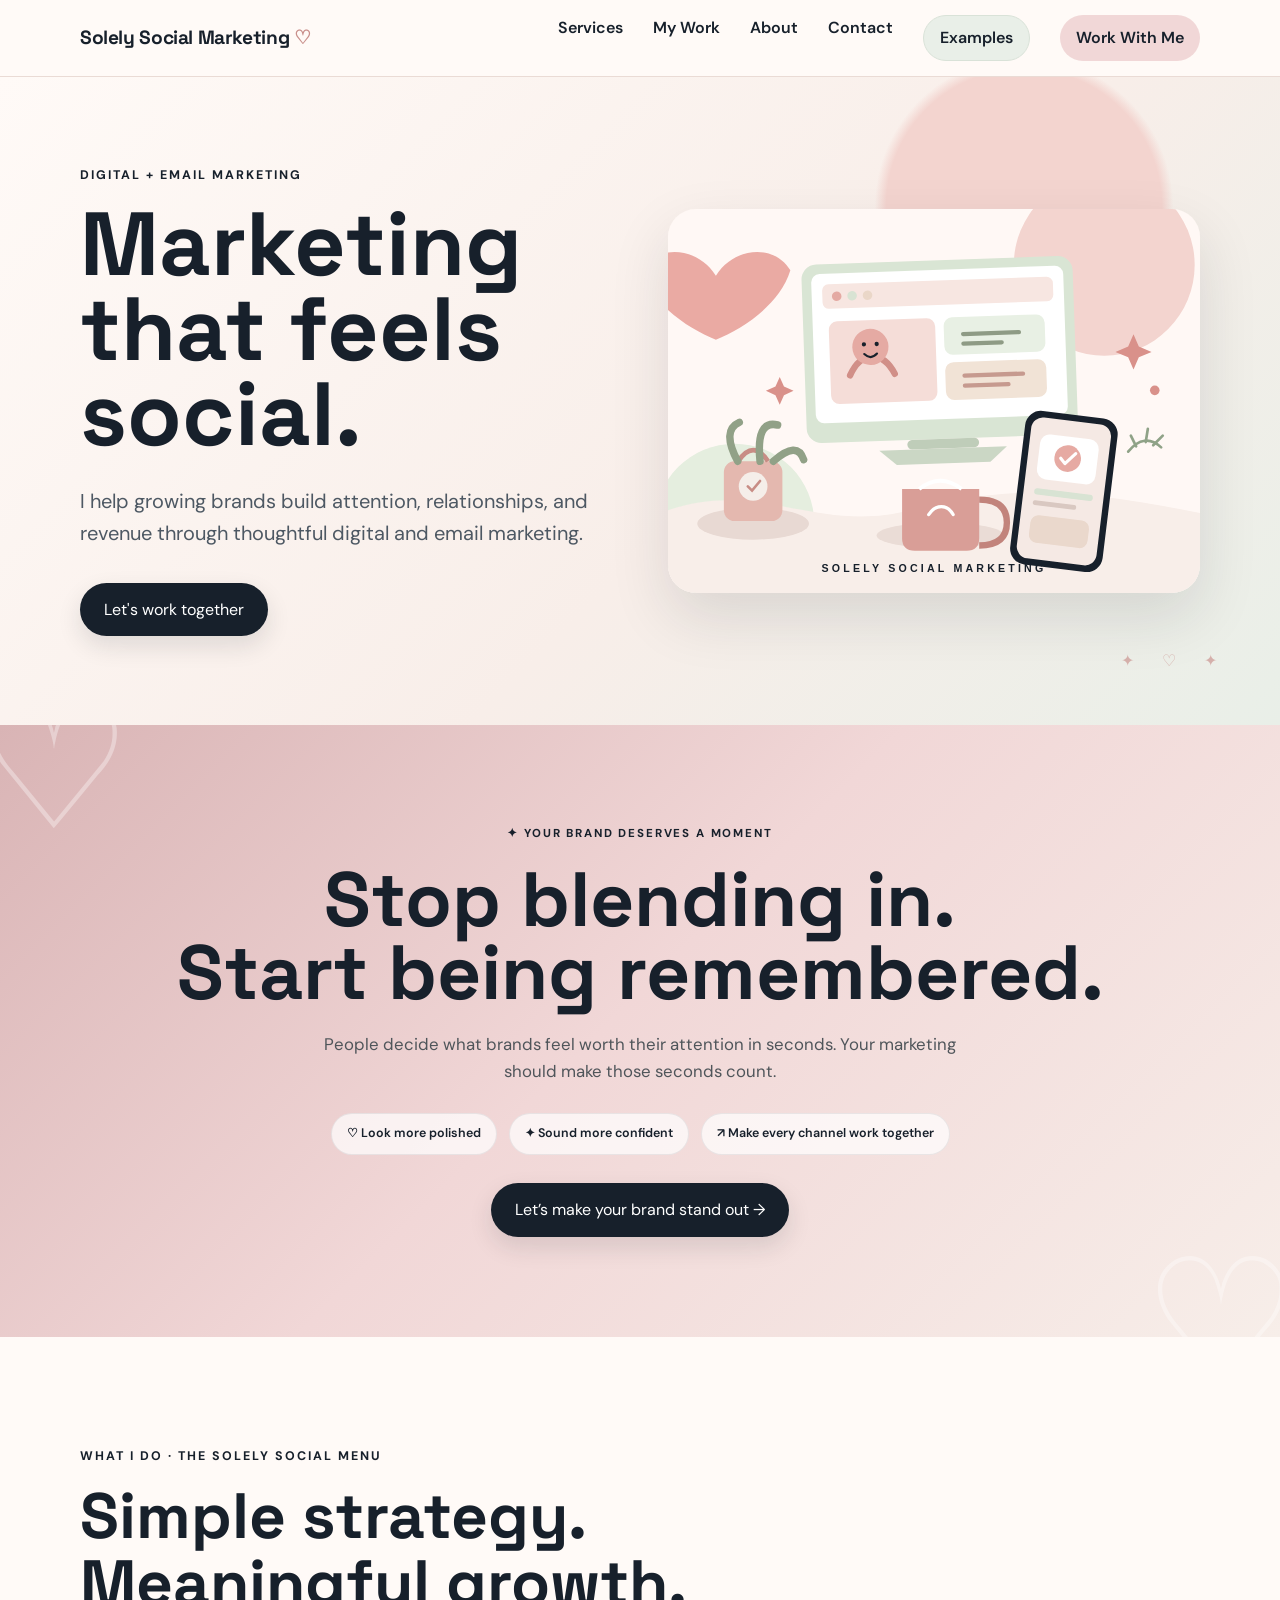
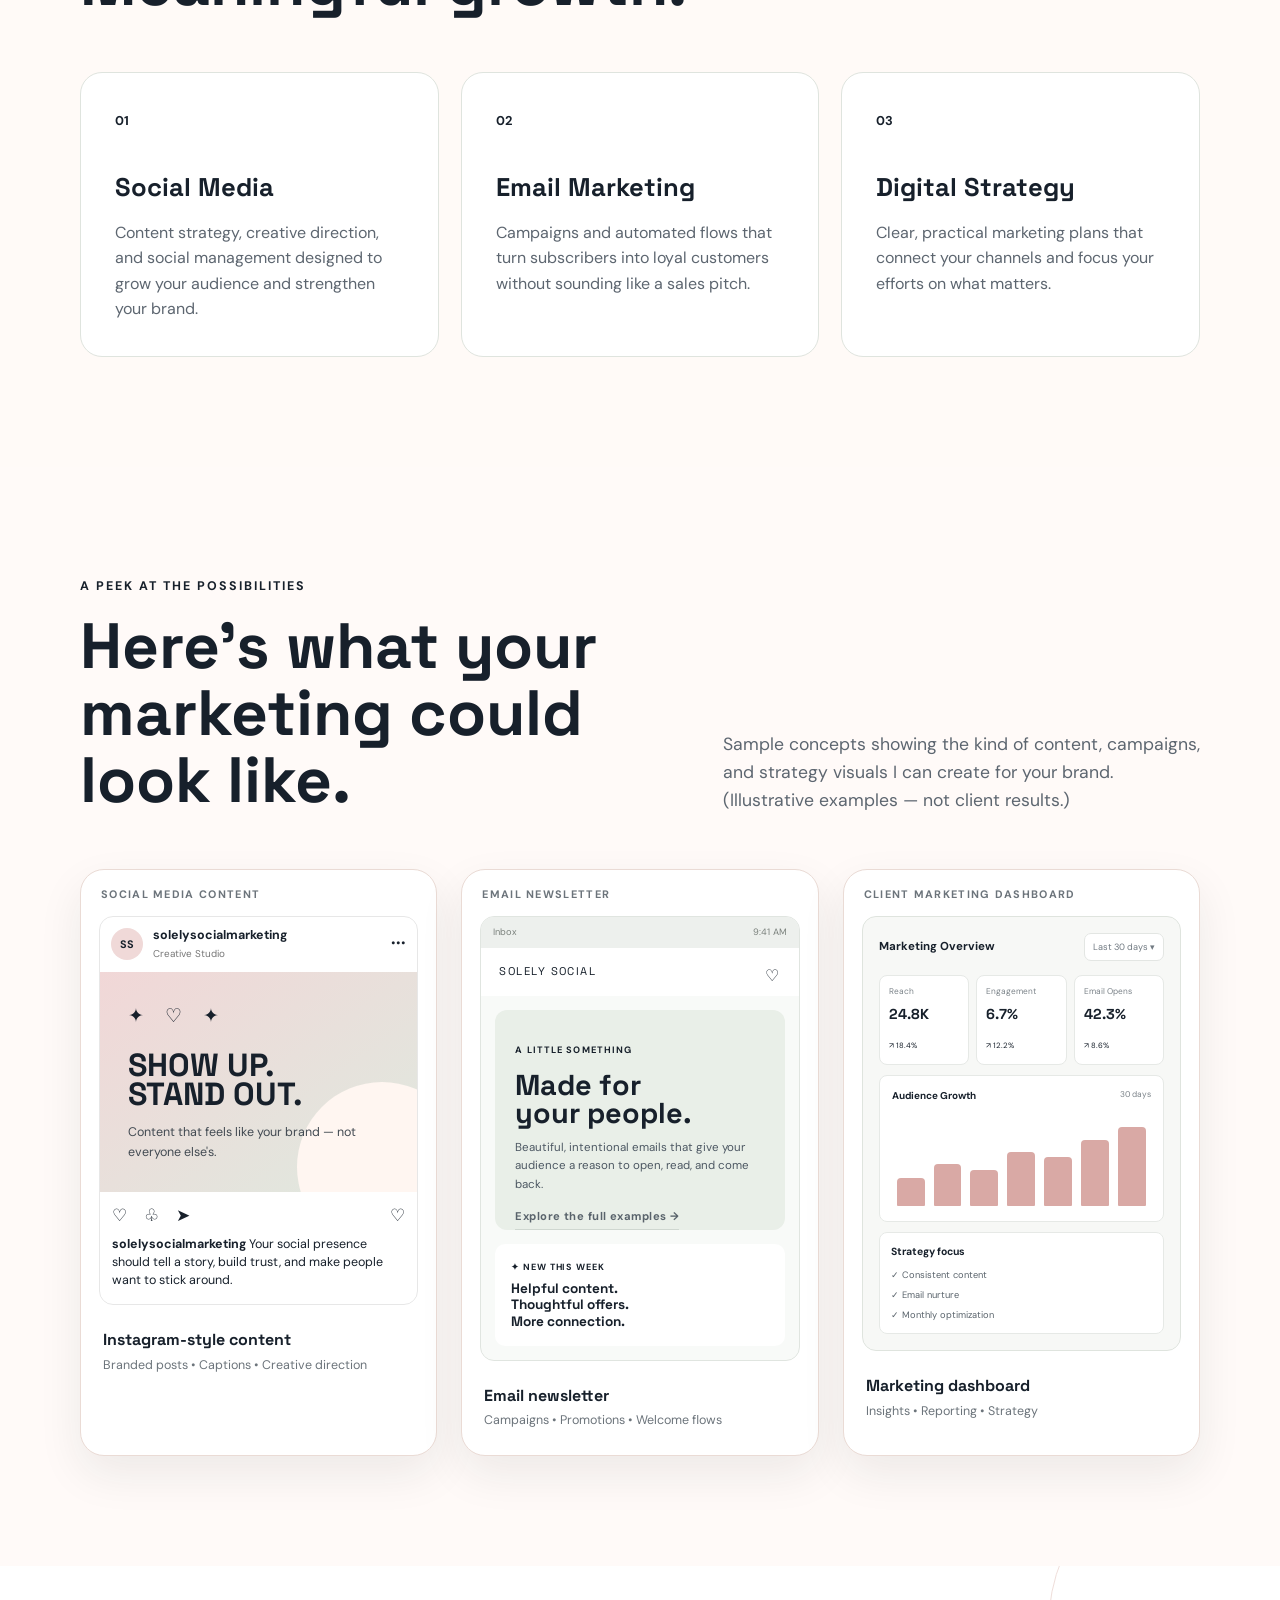
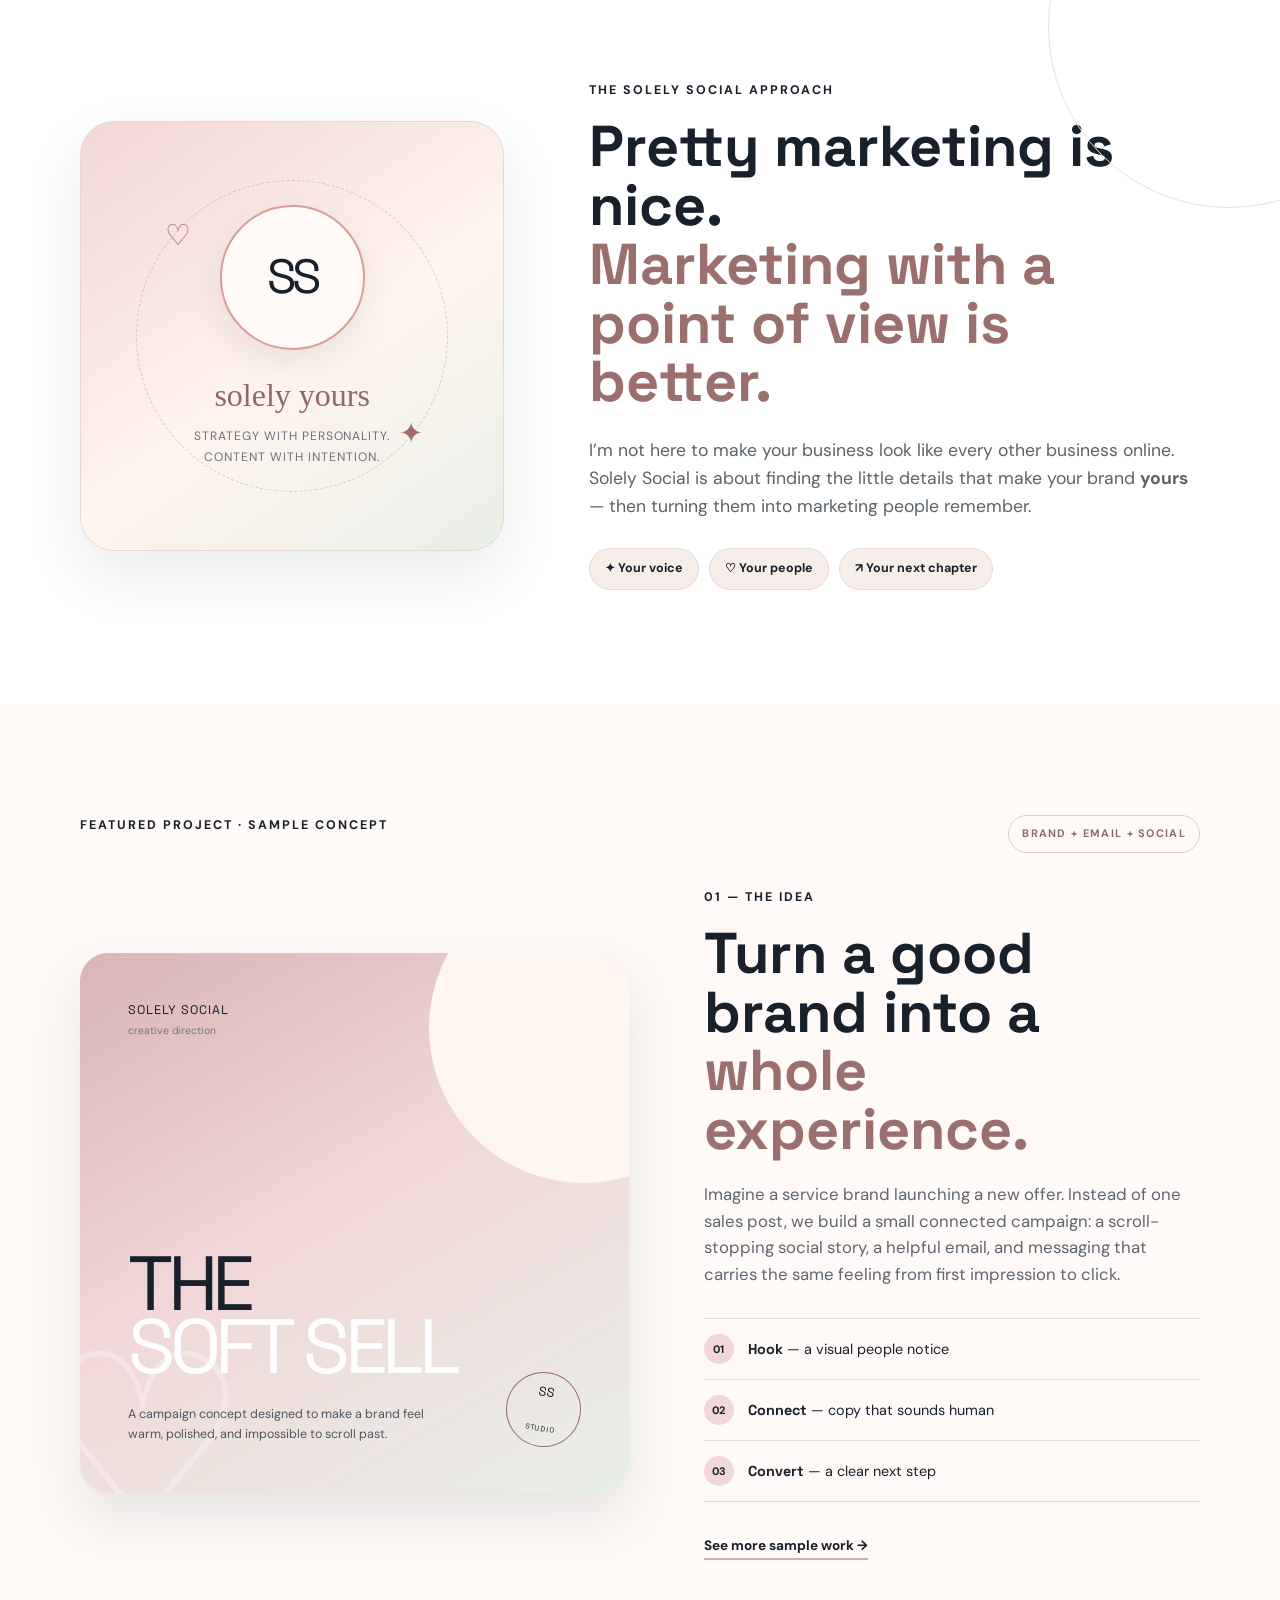
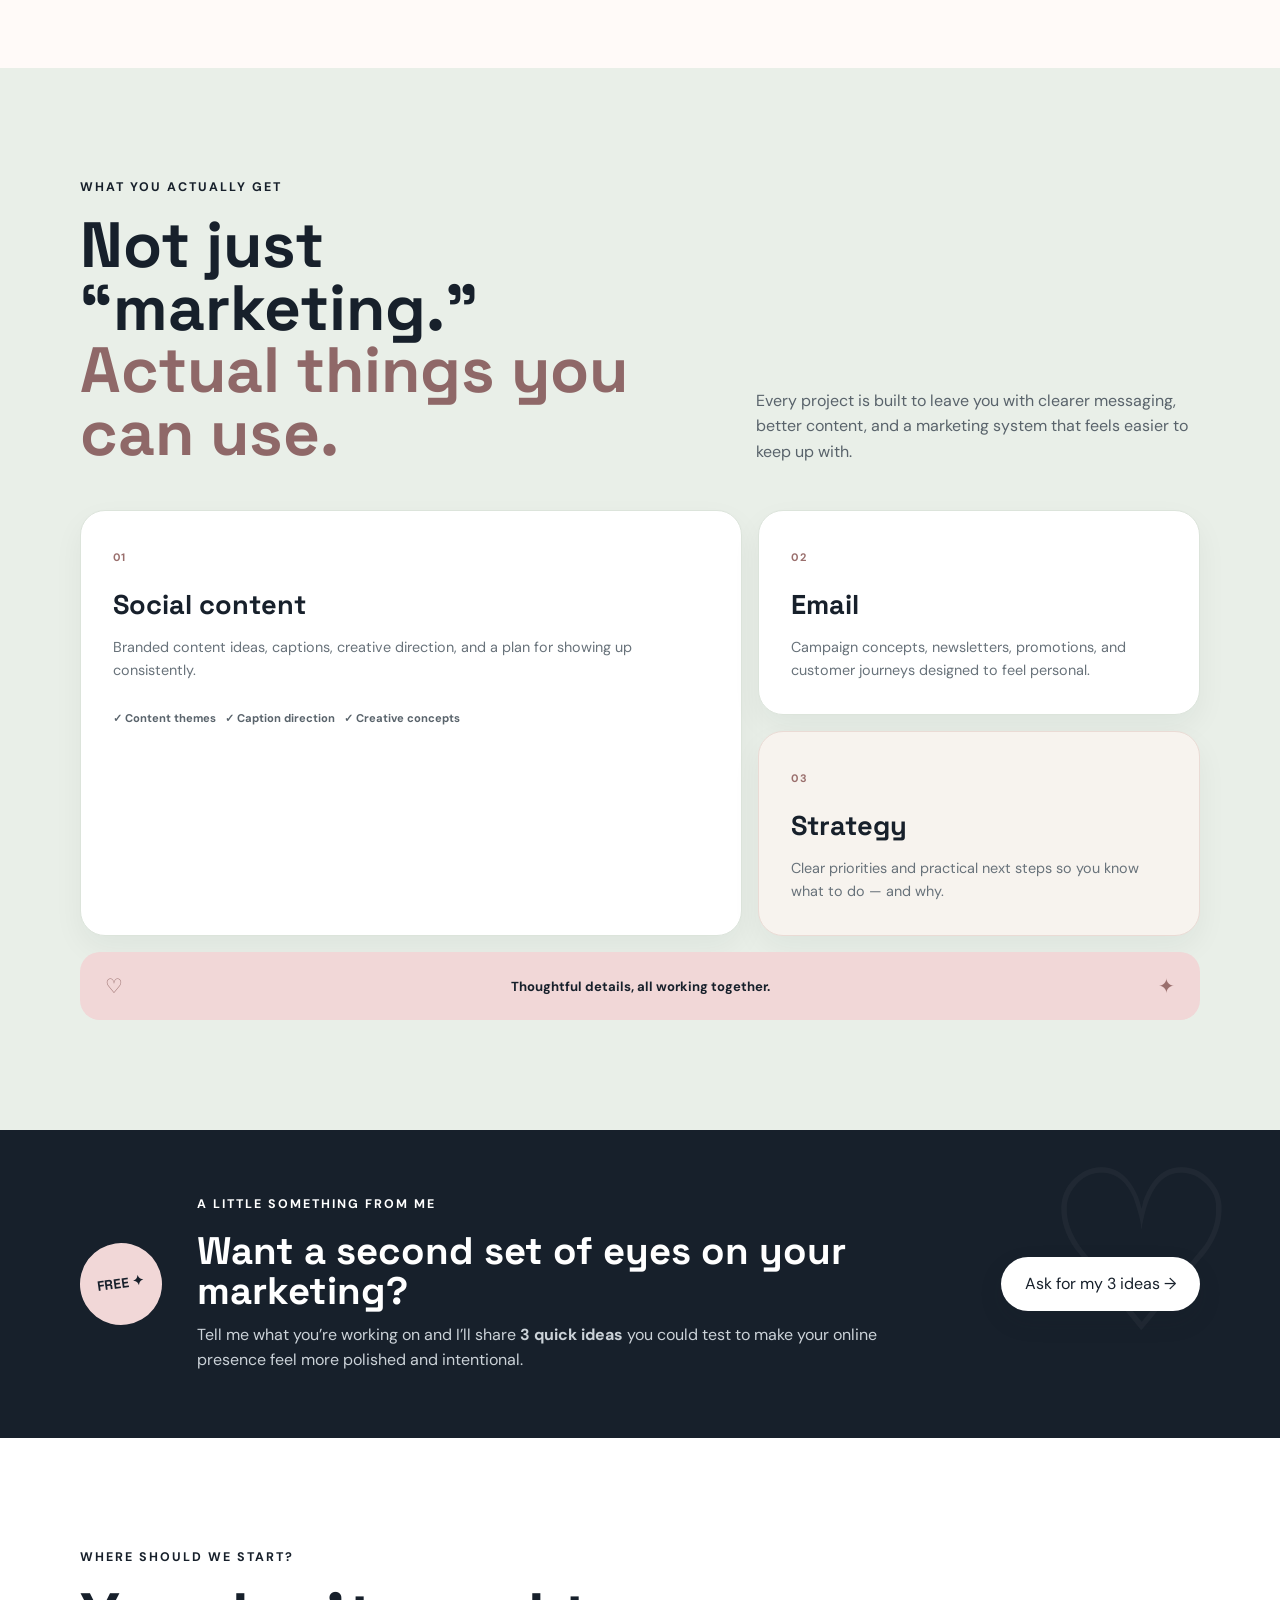
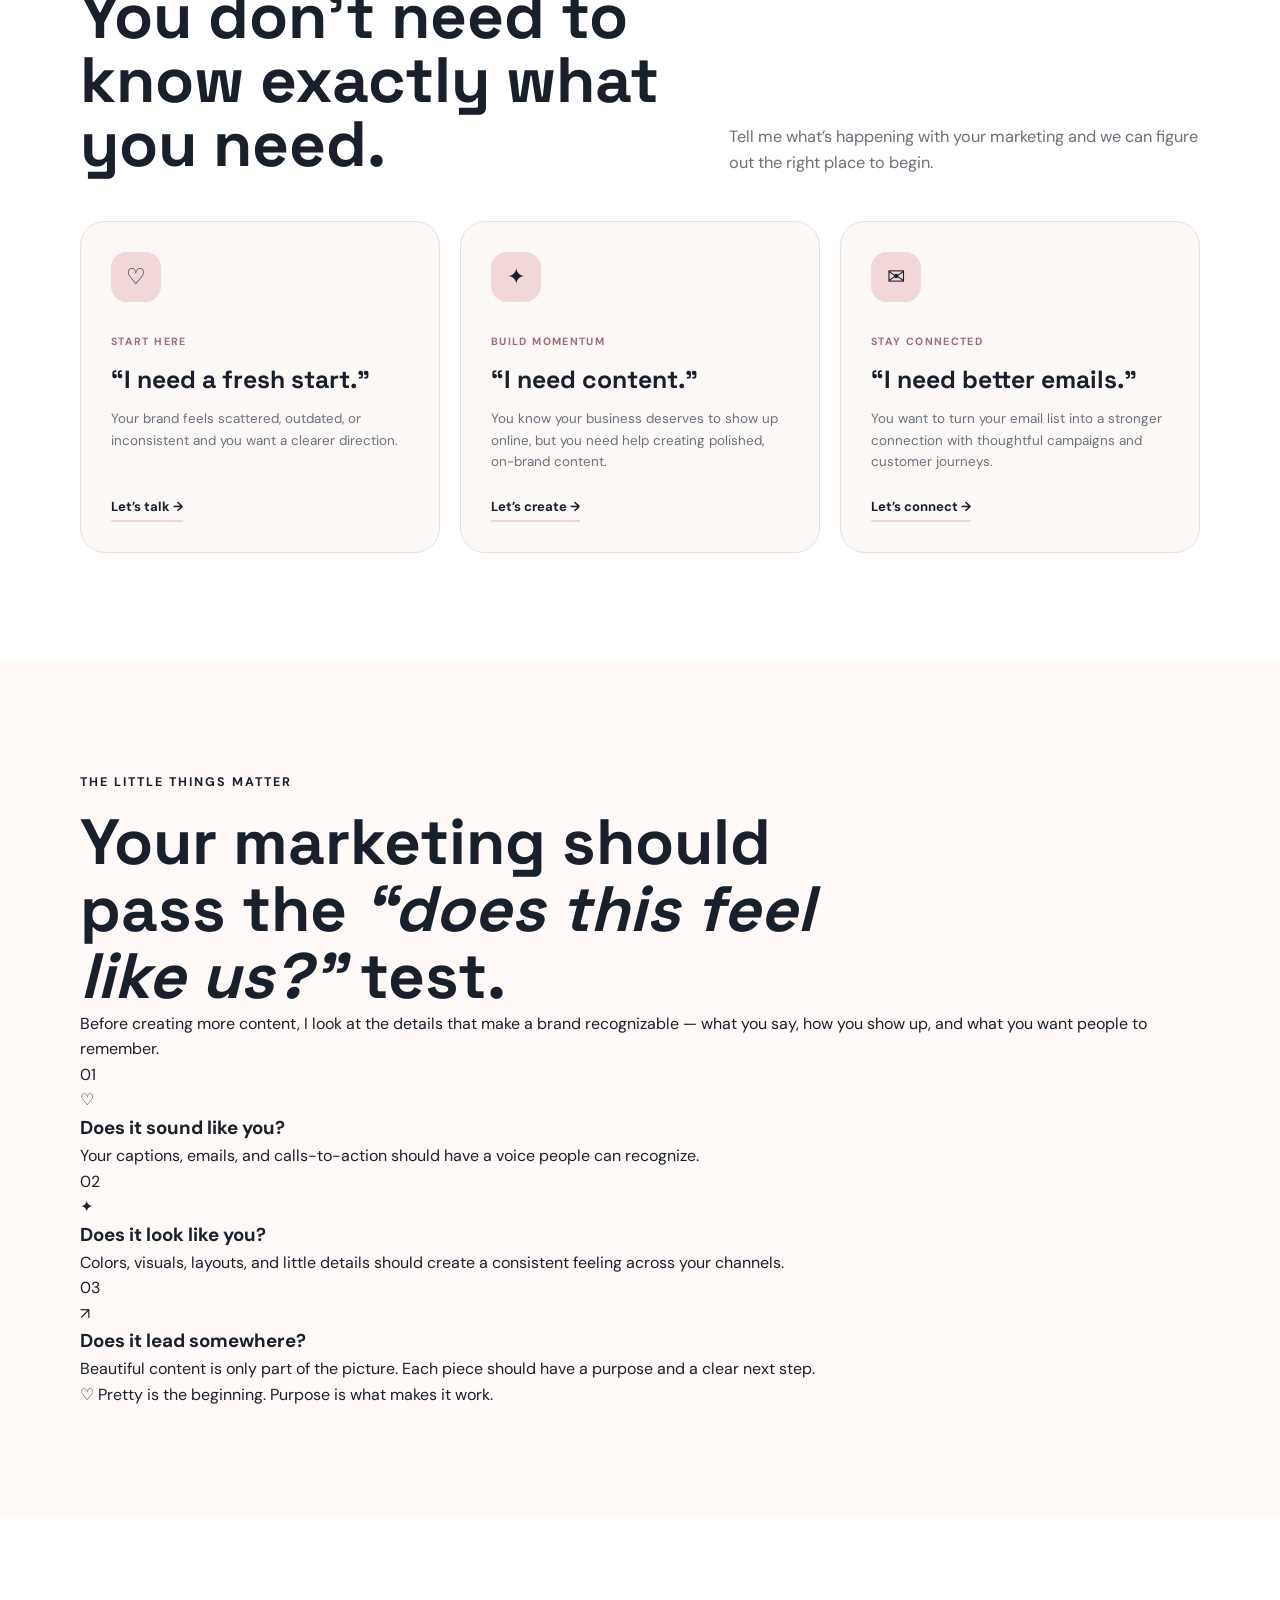
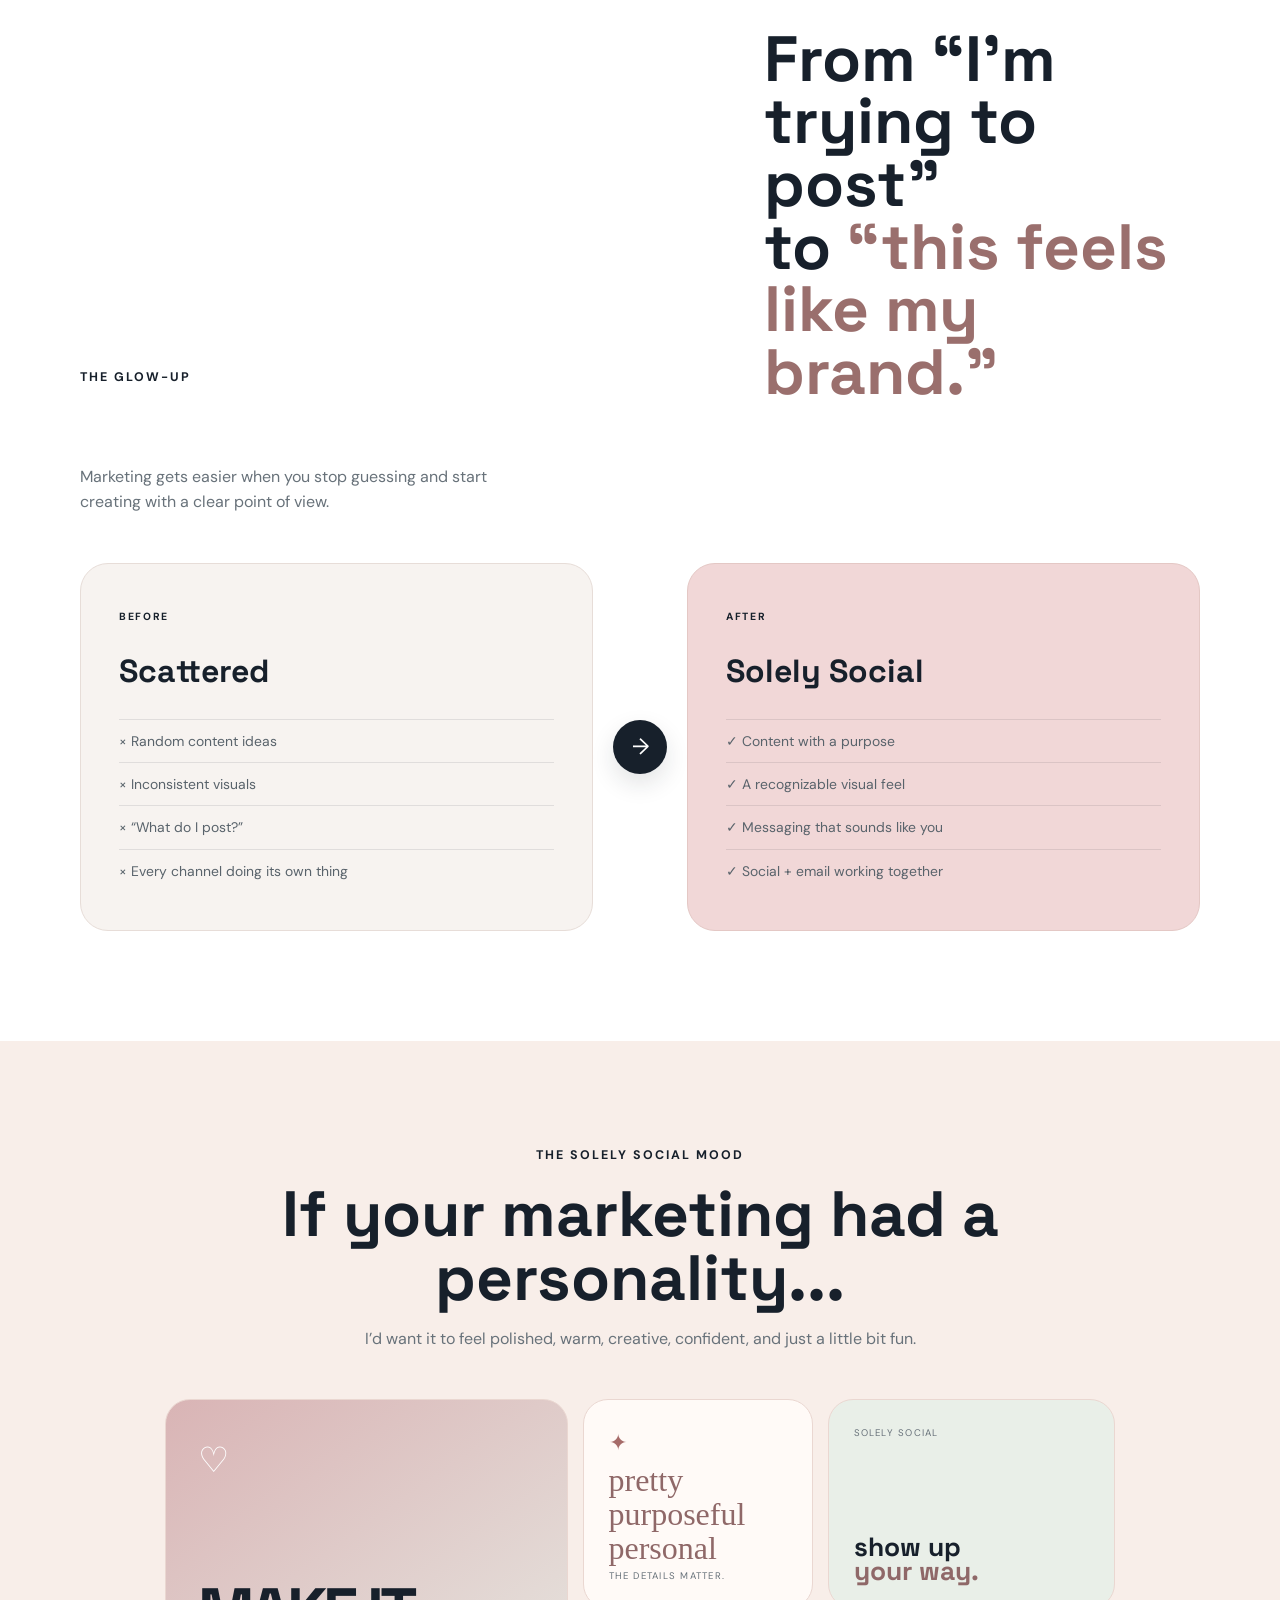
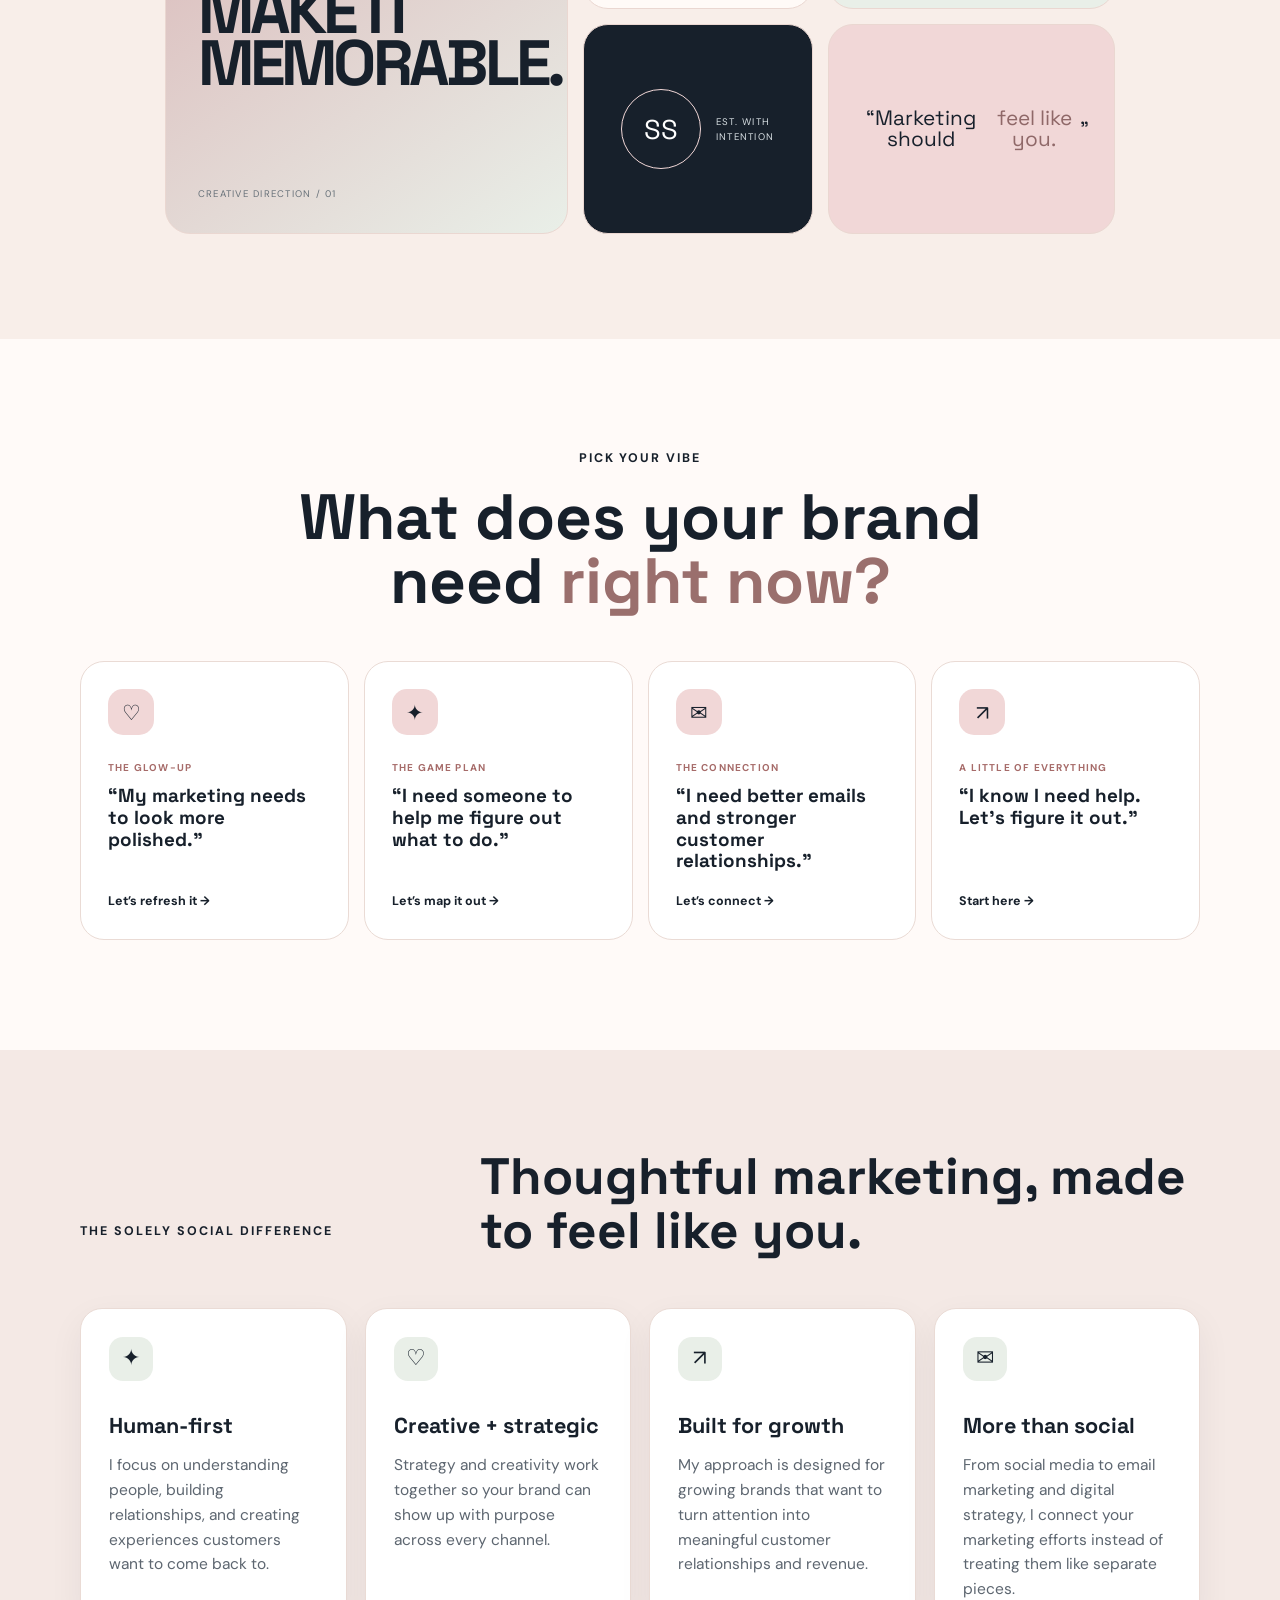
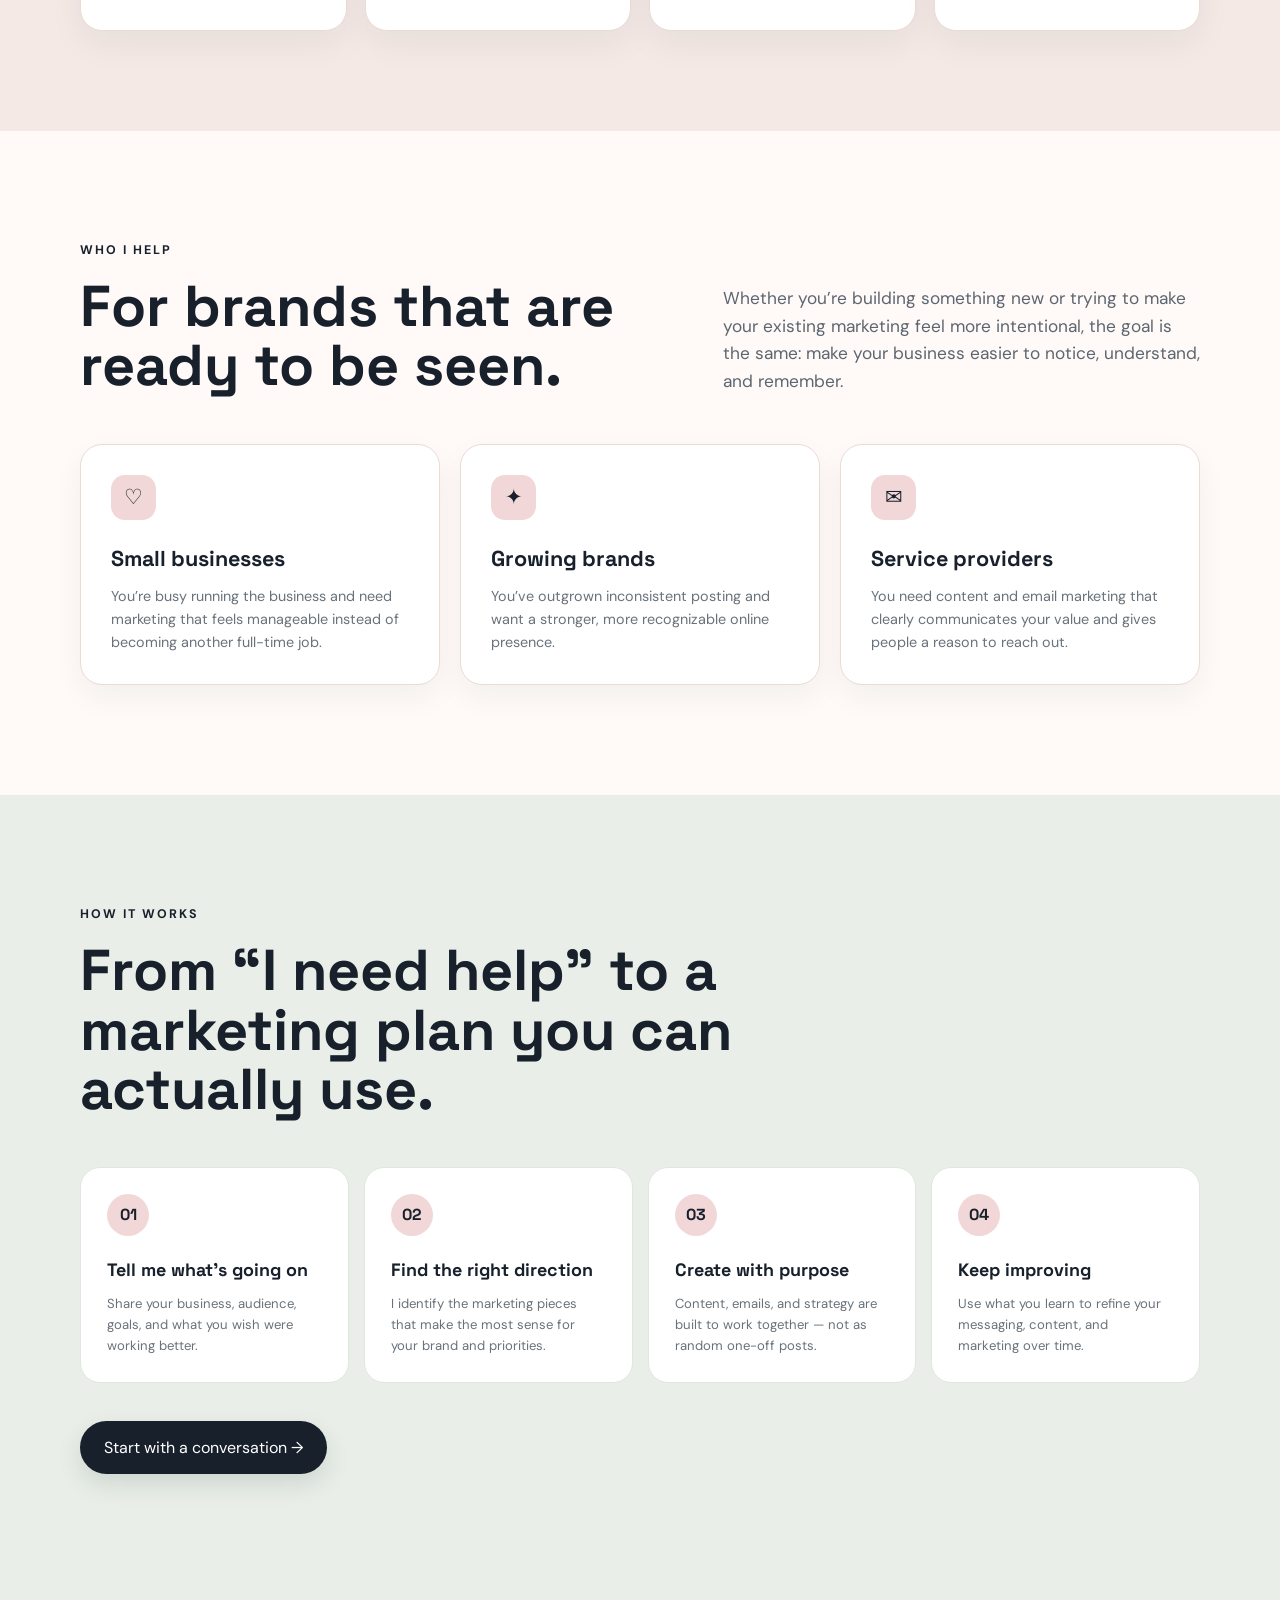
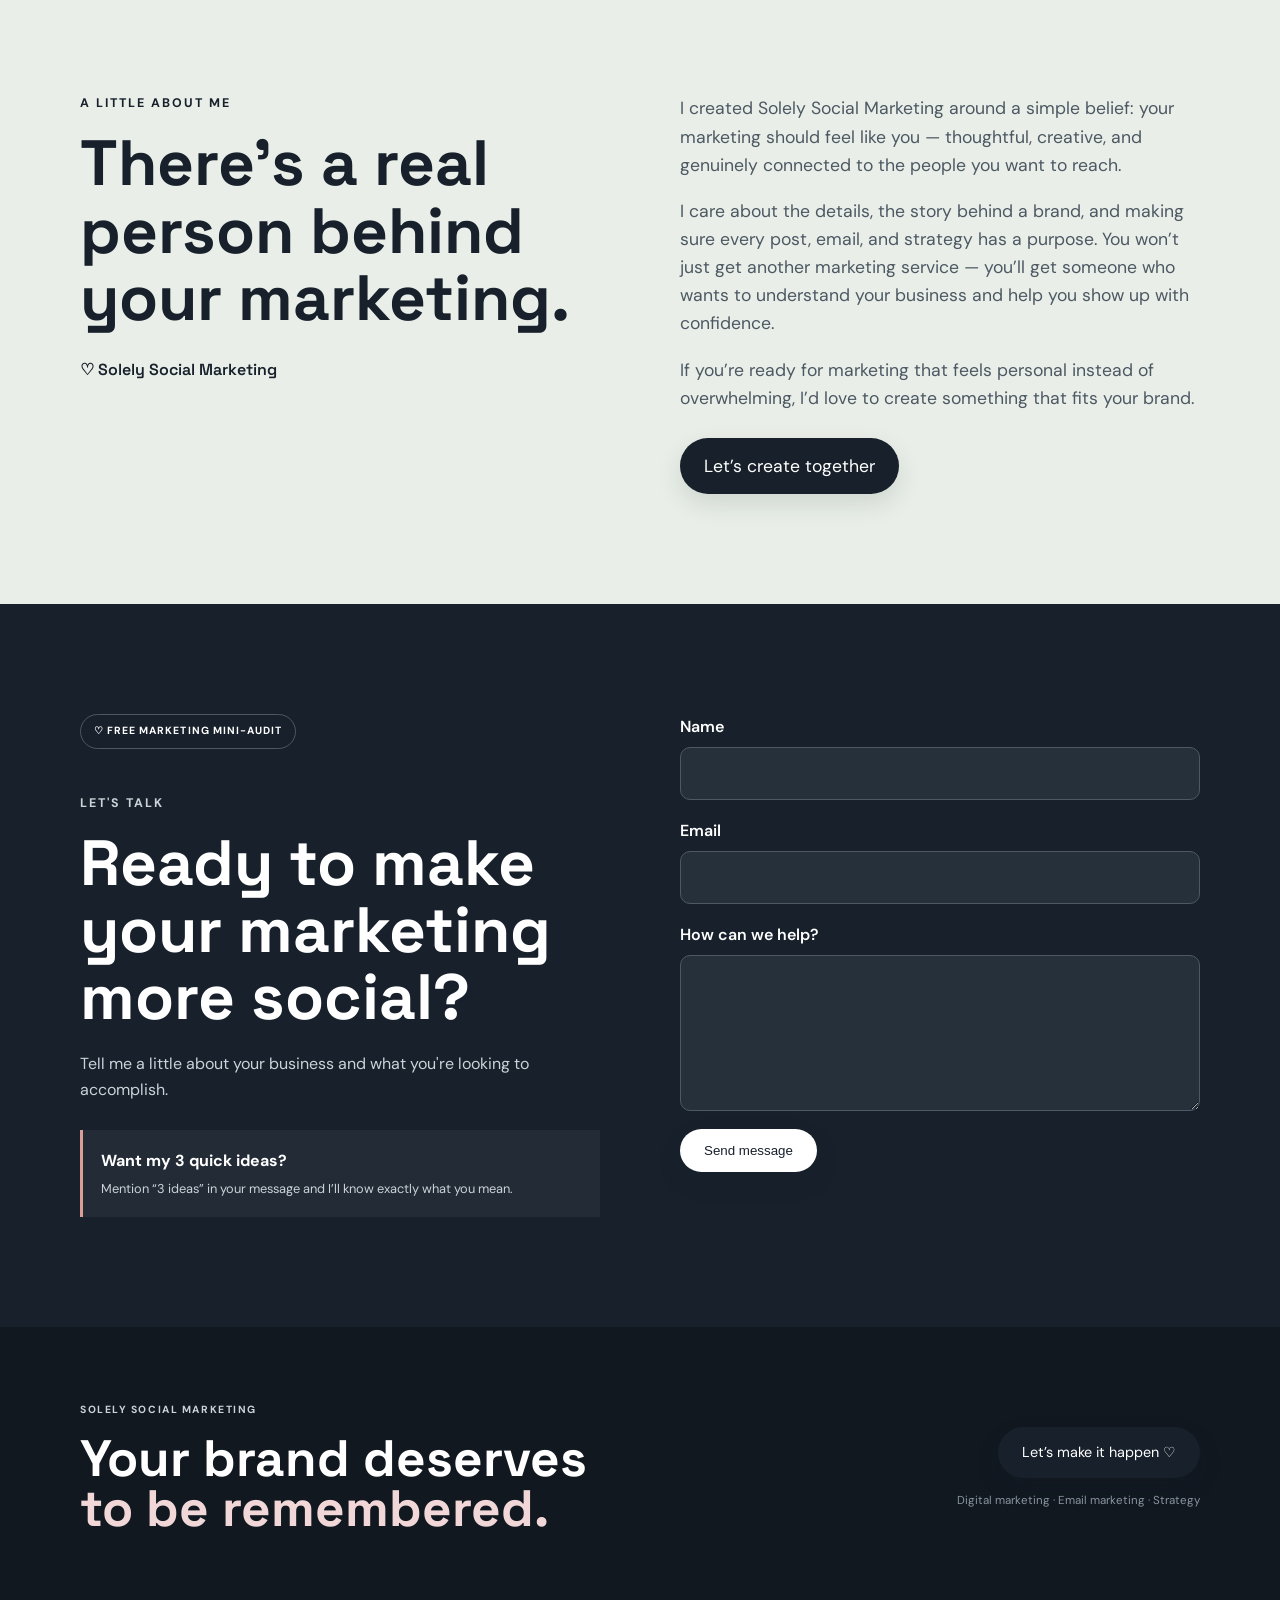
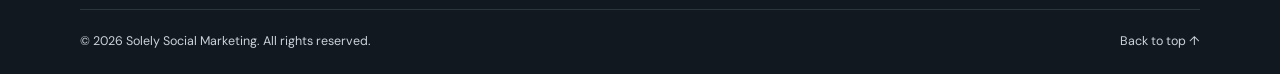
==== commit 3aafd1c8: "Add branded marketing check-in section above glow-up" ====
--- a/index.html
+++ b/index.html
@@ -94,6 +94,24 @@
     <section class="section starting"><div class="container"><div class="starting-heading"><div><p class="eyebrow">WHERE SHOULD WE START?</p><h2>You don’t need to know exactly what you need.</h2></div><p>Tell me what’s happening with your marketing and we can figure out the right place to begin.</p></div><div class="starting-grid"><article><div class="start-icon">♡</div><small>START HERE</small><h3>“I need a fresh start.”</h3><p>Your brand feels scattered, outdated, or inconsistent and you want a clearer direction.</p><a href="#contact">Let’s talk →</a></article><article><div class="start-icon">✦</div><small>BUILD MOMENTUM</small><h3>“I need content.”</h3><p>You know your business deserves to show up online, but you need help creating polished, on-brand content.</p><a href="#contact">Let’s create →</a></article><article><div class="start-icon">✉</div><small>STAY CONNECTED</small><h3>“I need better emails.”</h3><p>You want to turn your email list into a stronger connection with thoughtful campaigns and customer journeys.</p><a href="#contact">Let’s connect →</a></article></div></div></section>
 
 
+    <section class="section brand-checkin">
+      <div class="container">
+        <div class="checkin-top">
+          <div>
+            <p class="eyebrow">THE LITTLE THINGS MATTER</p>
+            <h2>Your marketing should pass the <em>“does this feel like us?”</em> test.</h2>
+          </div>
+          <p>Before creating more content, I look at the details that make a brand recognizable — what you say, how you show up, and what you want people to remember.</p>
+        </div>
+        <div class="checkin-grid">
+          <article><span>01</span><div class="checkin-icon">♡</div><h3>Does it sound like you?</h3><p>Your captions, emails, and calls-to-action should have a voice people can recognize.</p></article>
+          <article><span>02</span><div class="checkin-icon">✦</div><h3>Does it look like you?</h3><p>Colors, visuals, layouts, and little details should create a consistent feeling across your channels.</p></article>
+          <article><span>03</span><div class="checkin-icon">↗</div><h3>Does it lead somewhere?</h3><p>Beautiful content is only part of the picture. Each piece should have a purpose and a clear next step.</p></article>
+        </div>
+        <div class="checkin-note">♡ Pretty is the beginning. Purpose is what makes it work.</div>
+      </div>
+    </section>
+
     <section class="section glow-up">
       <div class="container">
         <div class="glow-heading"><p class="eyebrow">THE GLOW-UP</p><h2>From “I’m trying to post”<br>to <em>“this feels like my brand.”</em></h2><p>Marketing gets easier when you stop guessing and start creating with a clear point of view.</p></div>
--- a/styles.css
+++ b/styles.css
@@ -56,3 +56,14 @@
 .free-offer{padding:65px 0;background:#17202b;color:#fff;position:relative;overflow:hidden}.free-offer:after{content:"♡";position:absolute;right:3%;top:-55px;font-size:14rem;color:rgba(255,255,255,.04)}.offer-inner{display:grid;grid-template-columns:auto 1fr auto;gap:35px;align-items:center}.offer-bubble{width:82px;height:82px;border-radius:50%;display:grid;place-items:center;background:#f1d7d7;color:#17202b;font-family:"Space Grotesk";font-size:.85rem;font-weight:700;transform:rotate(-8deg)}.offer-inner h2{font-family:"Space Grotesk";font-size:clamp(1.8rem,3vw,2.8rem);line-height:1.05;margin-bottom:10px}.offer-inner p:not(.eyebrow){color:#cbd2d8;max-width:700px}.offer-button{background:#fff;color:#17202b;white-space:nowrap}
 @media(max-width:900px){.signature-grid,.project-layout{grid-template-columns:1fr;gap:45px}.signature-card{min-height:360px}.deliverable-heading{grid-template-columns:1fr;gap:20px}.offer-inner{grid-template-columns:auto 1fr}.offer-button{grid-column:2}}
 @media(max-width:650px){.featured-top{align-items:flex-start;flex-direction:column}.project-visual{min-height:470px;padding:30px}.project-title{left:30px;bottom:105px}.project-caption{left:30px;bottom:35px;max-width:260px}.project-stamp{right:25px;bottom:30px}.deliverable-board{grid-template-columns:1fr}.deliverable-main{grid-row:auto}.deliverable-footer{grid-column:1}.offer-inner{grid-template-columns:1fr;gap:18px}.offer-button{grid-column:auto;width:max-content}.signature-list{flex-direction:column;align-items:flex-start}.signature-section{padding:80px 0}}
+
+
+/* Brand personality: transformation, moodboard, vibe picker, conversion footer */
+.glow-up{background:#fff;position:relative}.glow-heading{display:grid;grid-template-columns:1fr .7fr;gap:60px;align-items:end;margin-bottom:48px}.glow-heading h2{font-family:"Space Grotesk";font-size:clamp(2.5rem,5vw,4.3rem);line-height:.98}.glow-heading h2 em{font-style:normal;color:#9a6f6d}.glow-heading>p:not(.eyebrow){color:#68727a;max-width:420px}
+.transformation{display:grid;grid-template-columns:1fr auto 1fr;gap:20px;align-items:stretch}.transform-side{border-radius:28px;padding:38px;min-height:320px}.transform-side.before{background:#f7f3f0;border:1px solid #e7ddd8}.transform-side.after{background:#f1d7d7;border:1px solid #e4c8c5}.transform-label{font-size:.65rem;font-weight:700;letter-spacing:.16em}.transform-side h3{font-family:"Space Grotesk";font-size:2rem;margin:18px 0 22px}.transform-side div{padding:10px 0;border-top:1px solid rgba(23,32,43,.1);font-size:.87rem;color:#59636b}.transform-arrow{align-self:center;width:54px;height:54px;border-radius:50%;display:grid;place-items:center;background:#17202b;color:#fff;font-size:1.4rem;box-shadow:0 10px 25px rgba(23,32,43,.12)}
+.moodboard-section{padding:105px 0;background:#f8eee9;overflow:hidden}.moodboard-heading{text-align:center;max-width:720px;margin:0 auto 48px}.moodboard-heading h2{font-family:"Space Grotesk";font-size:clamp(2.6rem,5vw,4.5rem);line-height:1}.moodboard-heading>p:not(.eyebrow){color:#68727a;margin-top:16px}.moodboard{display:grid;grid-template-columns:1.4fr .8fr 1fr;grid-template-rows:210px 210px;gap:15px;max-width:950px;margin:auto}.mood-card{border-radius:25px;overflow:hidden;position:relative;border:1px solid #ead7d1;display:flex}.mood-large{grid-row:span 2;background:linear-gradient(145deg,#d9b4b5,#e9efe8);padding:32px;flex-direction:column;justify-content:space-between}.mood-large>span{font-size:2.2rem;color:#fff}.mood-large strong{font-family:"Space Grotesk";font-size:clamp(2.3rem,5vw,4rem);line-height:.82;letter-spacing:-.06em}.mood-large small,.mood-card small{font-size:.6rem;letter-spacing:.13em;text-transform:uppercase;color:#68727a}.mood-note{background:#fffaf7;padding:25px;flex-direction:column;justify-content:space-between}.mood-note span{font-size:1.4rem;color:#a66b69}.mood-note p{font-family:"Caveat","Brush Script MT",cursive;font-size:2rem;line-height:1.05;color:#8f6868}.mood-type{background:#e9efe8;padding:25px;flex-direction:column;justify-content:space-between}.mood-type strong{font-family:"Space Grotesk";font-size:1.65rem;line-height:.9}.mood-type em{font-style:normal;color:#8f6868}.mood-stamp{background:#17202b;color:#fff;align-items:center;justify-content:center;gap:15px}.mood-stamp div{width:80px;height:80px;border:1px solid #f1d7d7;border-radius:50%;display:grid;place-items:center;font-family:"Space Grotesk";font-size:1.7rem}.mood-stamp small{color:#d8dfe3}.mood-quote{background:#f1d7d7;padding:25px;align-items:center;justify-content:center;text-align:center;font-family:"Space Grotesk";font-size:1.3rem;line-height:1.05}.mood-quote em{font-style:normal;color:#8f6868}
+.vibe-picker{background:#fffaf8}.vibe-heading{text-align:center;max-width:760px;margin:0 auto 48px}.vibe-heading h2{font-family:"Space Grotesk";font-size:clamp(2.5rem,5vw,4.2rem);line-height:1}.vibe-heading h2 em{font-style:normal;color:#9a6f6d}.vibe-grid{display:grid;grid-template-columns:repeat(4,1fr);gap:15px}.vibe-grid a{background:#fff;border:1px solid #eadbd5;border-radius:24px;padding:27px;text-decoration:none;color:#17202b;min-height:270px;display:flex;flex-direction:column;transition:transform .2s ease,box-shadow .2s ease}.vibe-grid a:hover{transform:translateY(-5px);box-shadow:0 18px 35px rgba(23,32,43,.08)}.vibe-grid a>span{width:46px;height:46px;border-radius:15px;background:#f1d7d7;display:grid;place-items:center;font-size:1.3rem;margin-bottom:25px}.vibe-grid small{font-size:.62rem;font-weight:700;letter-spacing:.12em;color:#a66b69}.vibe-grid h3{font-family:"Space Grotesk";font-size:1.18rem;line-height:1.15;margin:9px 0 20px}.vibe-grid b{margin-top:auto;font-size:.78rem}
+.contact-badge{display:inline-block;padding:8px 13px;border:1px solid #4c5864;border-radius:999px;font-size:.65rem;font-weight:700;letter-spacing:.1em;margin-bottom:25px}.contact-free{margin-top:28px;padding:18px;border-left:3px solid #d99e97;background:rgba(255,255,255,.05);display:grid;gap:5px}.contact-free span{font-size:.8rem;color:#cbd2d8}
+footer{padding:0;background:#111820;color:#cbd2d8}.footer-main{padding:75px 0;display:flex;justify-content:space-between;align-items:center;gap:40px}.footer-eyebrow{font-size:.65rem;letter-spacing:.15em;font-weight:700;margin-bottom:15px}.footer-main h2{font-family:"Space Grotesk";font-size:clamp(2.2rem,4vw,3.8rem);line-height:.98;color:#fff}.footer-main h2 em{font-style:normal;color:#f1d7d7}.footer-cta{text-align:right}.footer-cta p{font-size:.72rem;margin-top:14px;color:#89949d}.footer-bottom{border-top:1px solid #2b353e;padding:22px 0;display:flex;justify-content:space-between;gap:20px;font-size:.78rem}.footer-bottom a{color:#cbd2d8;text-decoration:none}
+@media(max-width:950px){.vibe-grid{grid-template-columns:repeat(2,1fr)}.glow-heading{grid-template-columns:1fr}.transformation{grid-template-columns:1fr}.transform-arrow{margin:auto;transform:rotate(90deg)}}
+@media(max-width:700px){.moodboard{grid-template-columns:1fr 1fr;grid-template-rows:200px 200px 200px}.mood-large{grid-row:span 2}.mood-quote{grid-column:1/-1}.vibe-grid{grid-template-columns:1fr}.footer-main{flex-direction:column;align-items:flex-start}.footer-cta{text-align:left}.footer-bottom{flex-direction:column}}
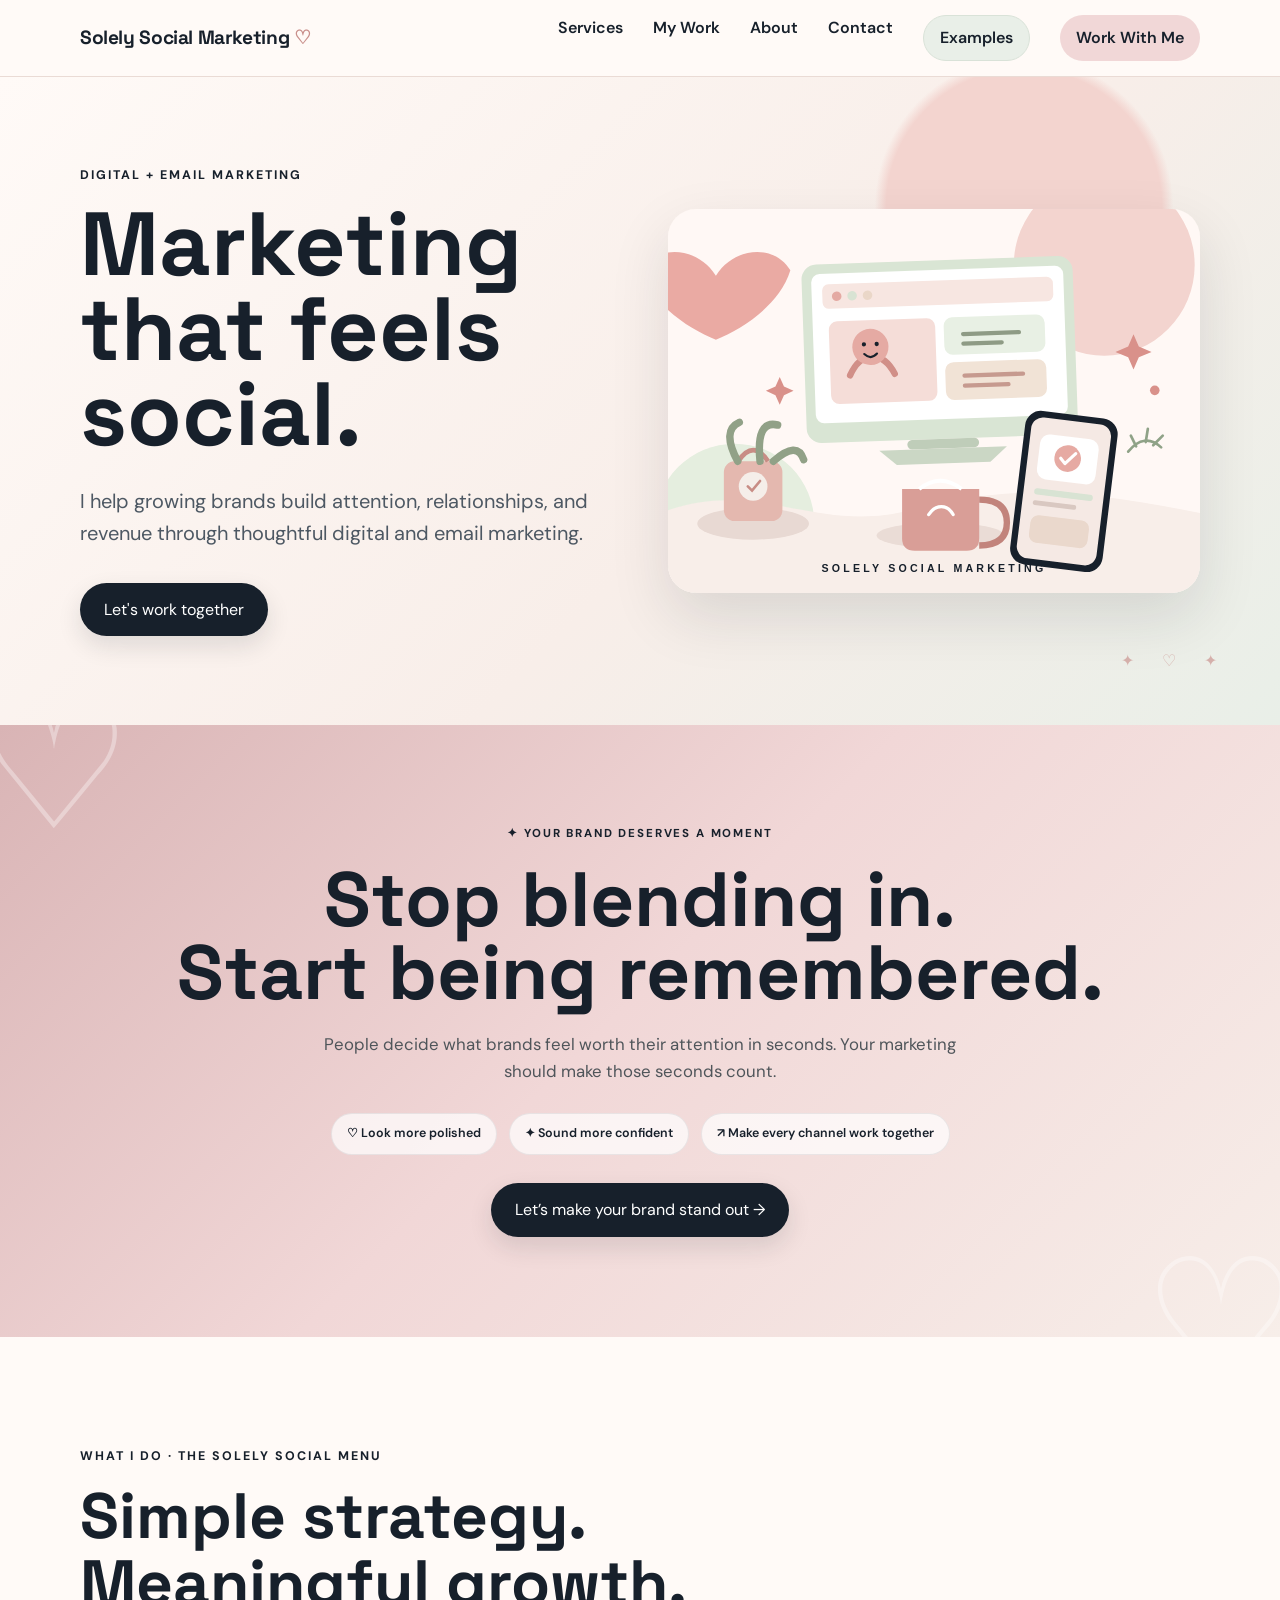
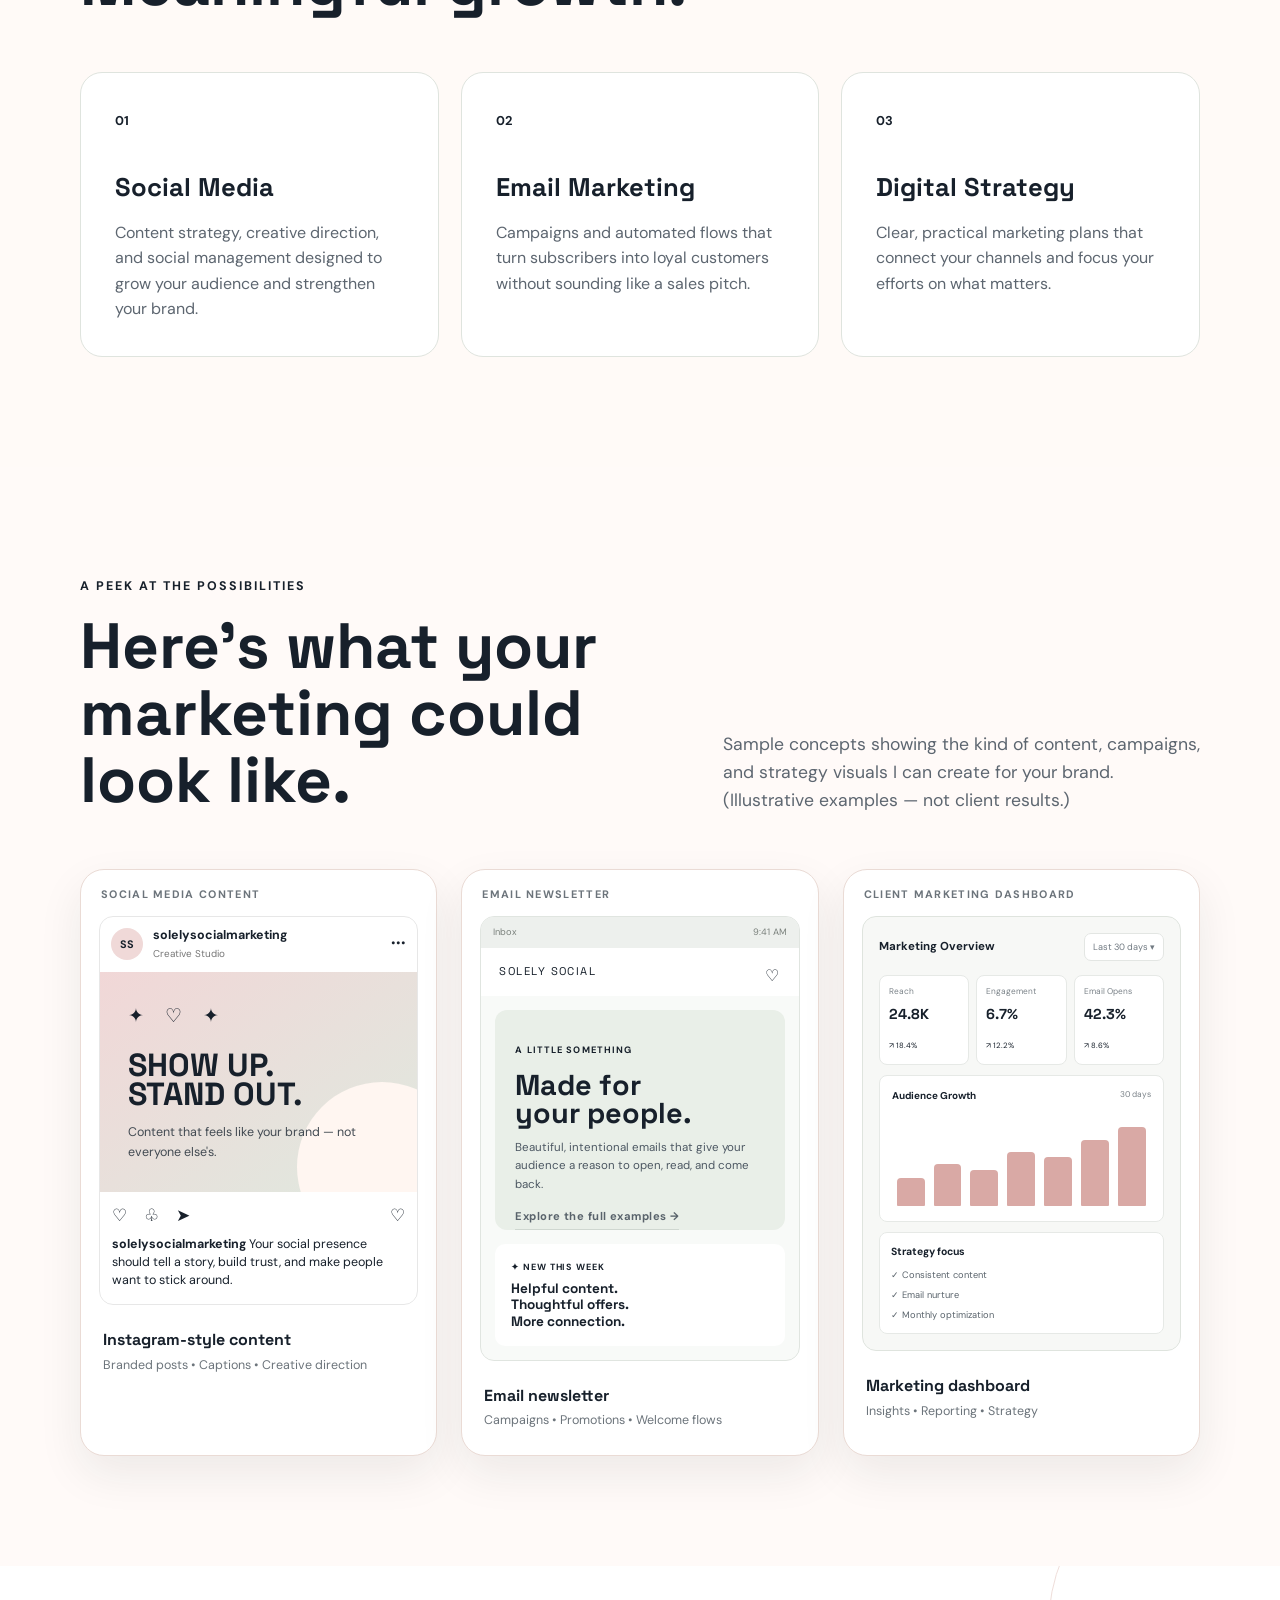
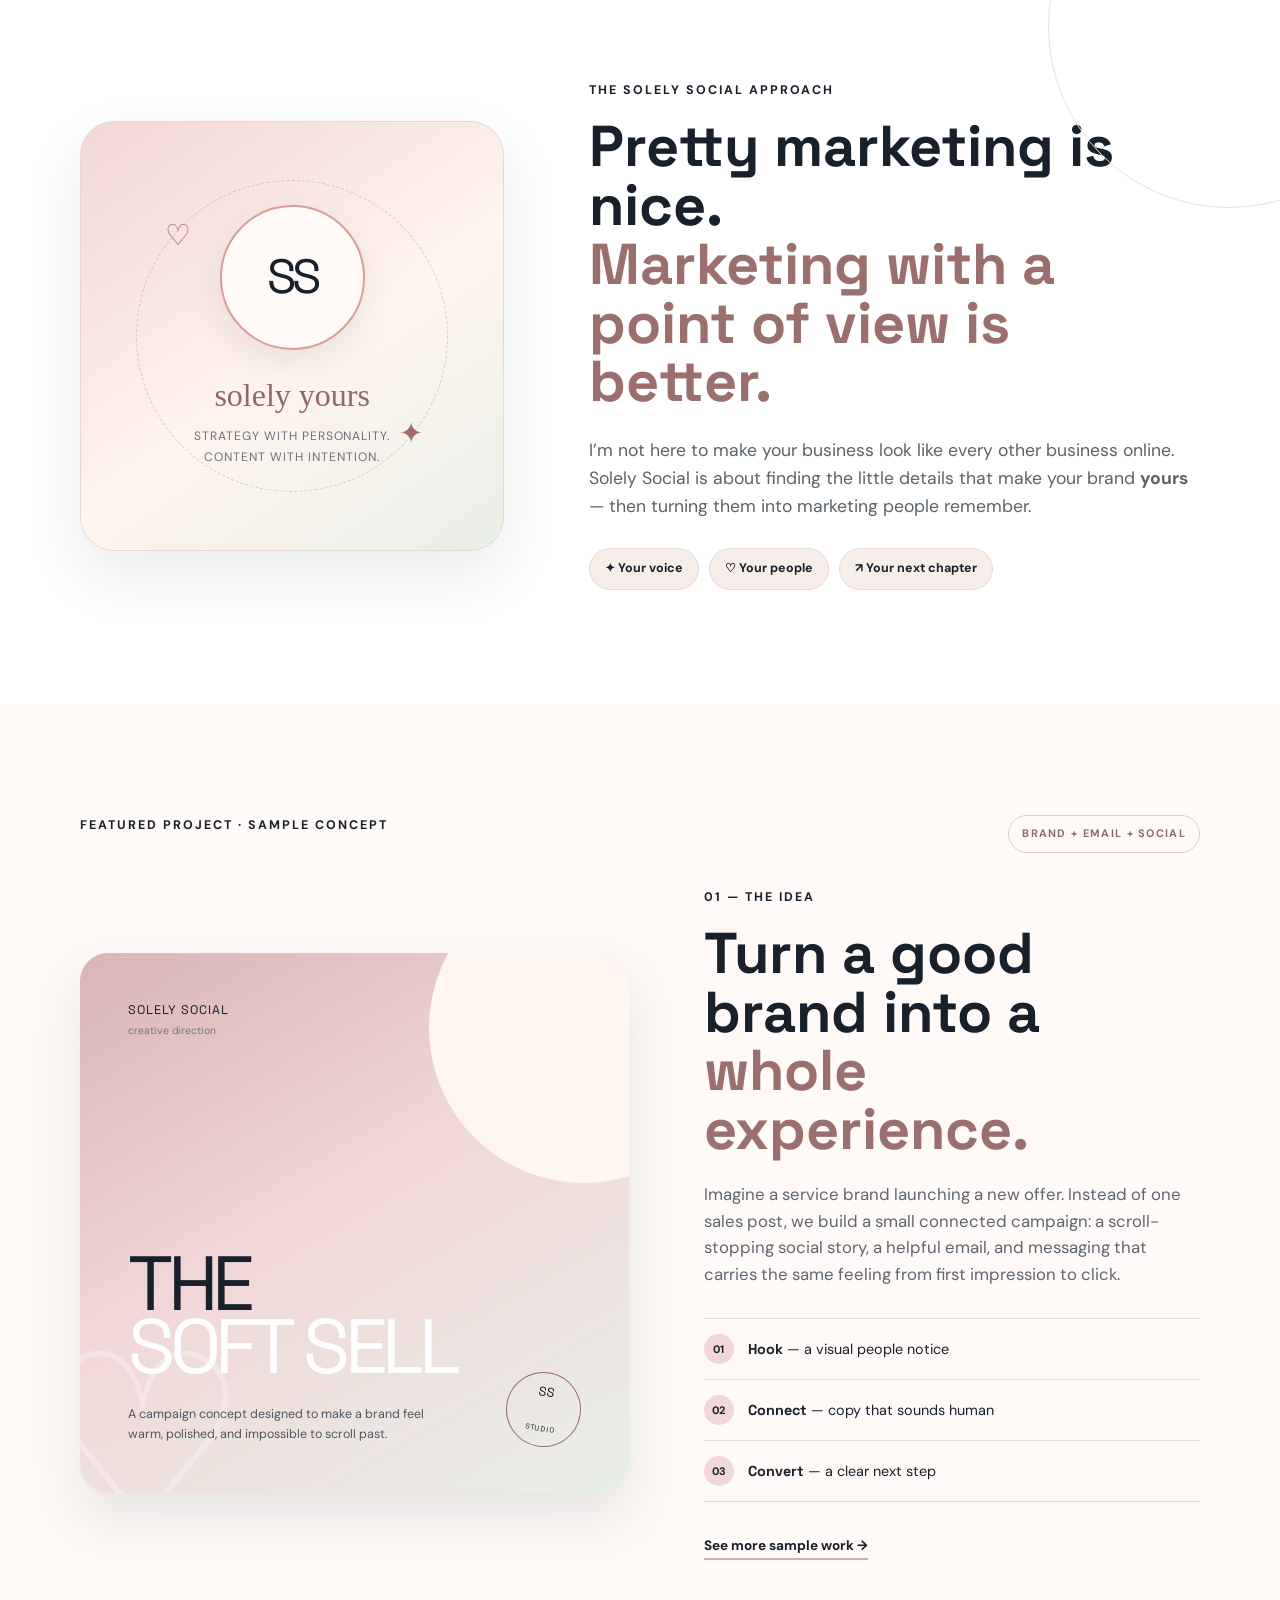
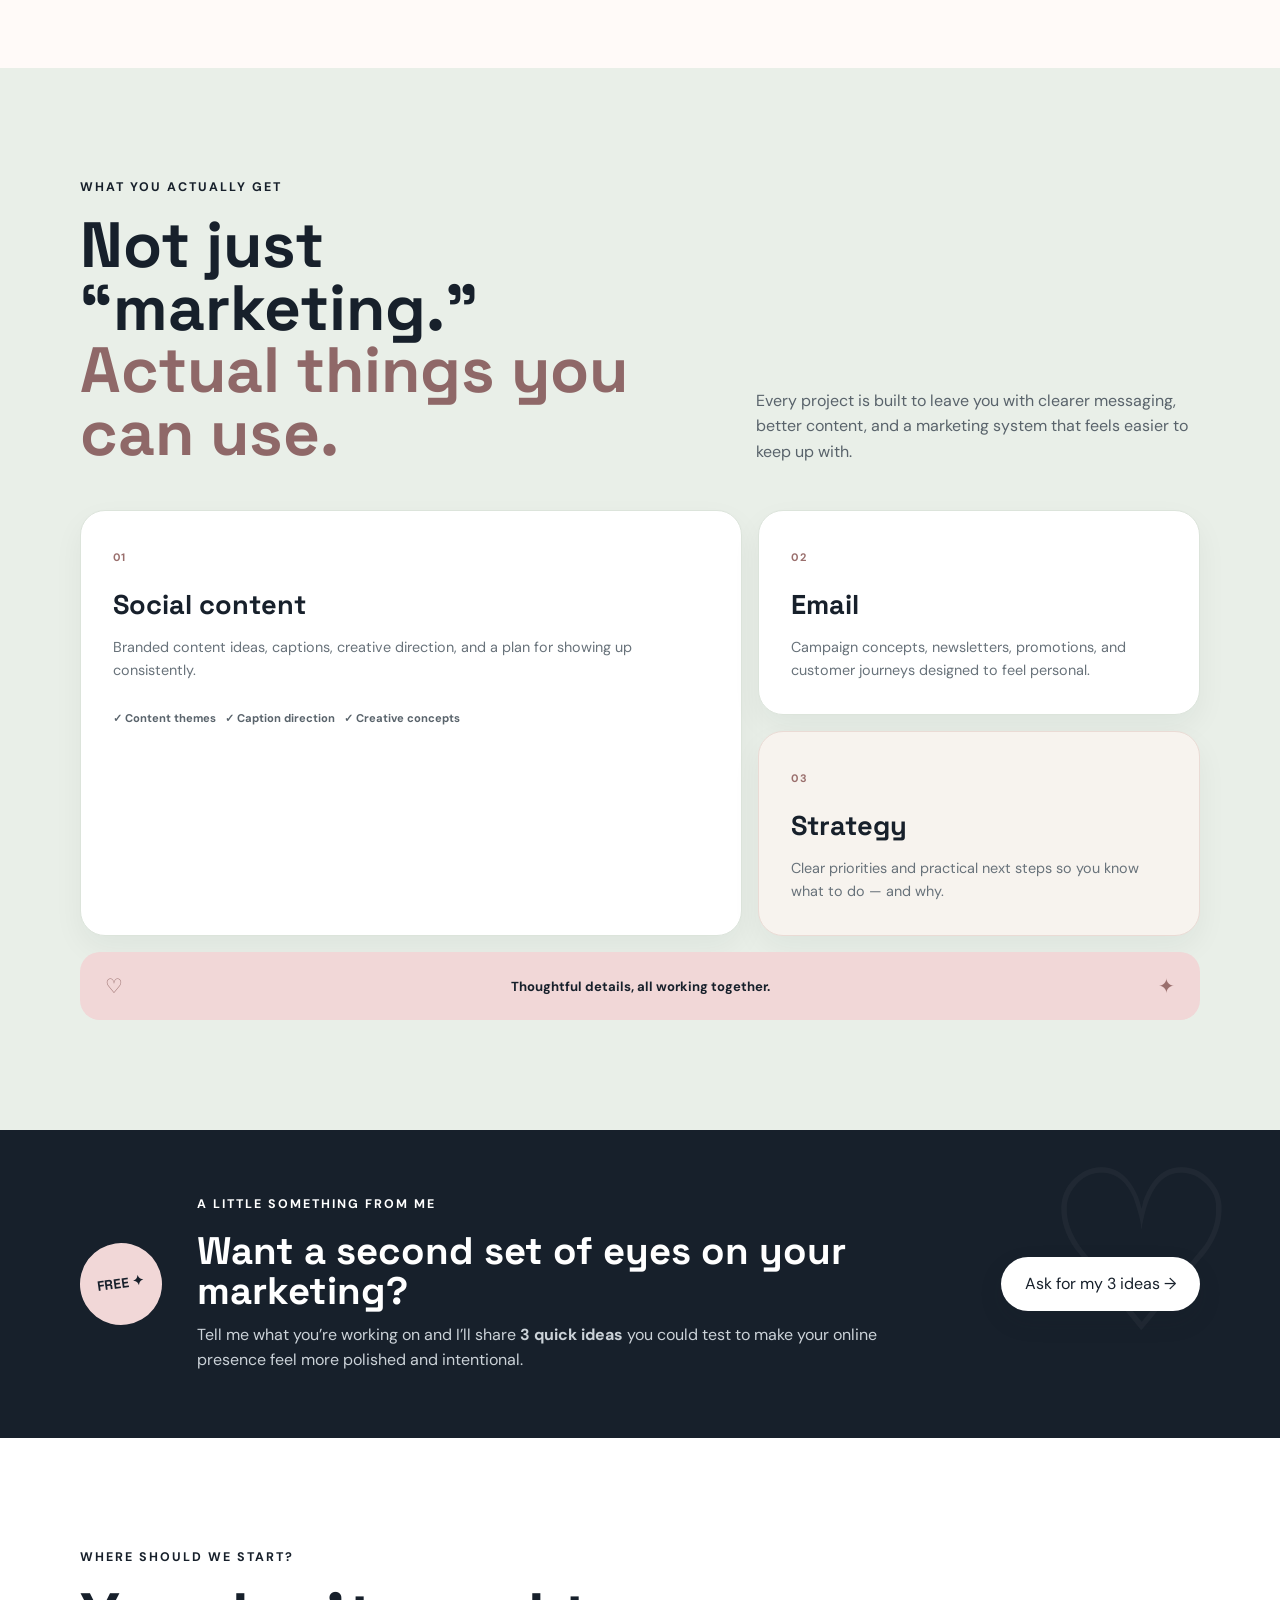
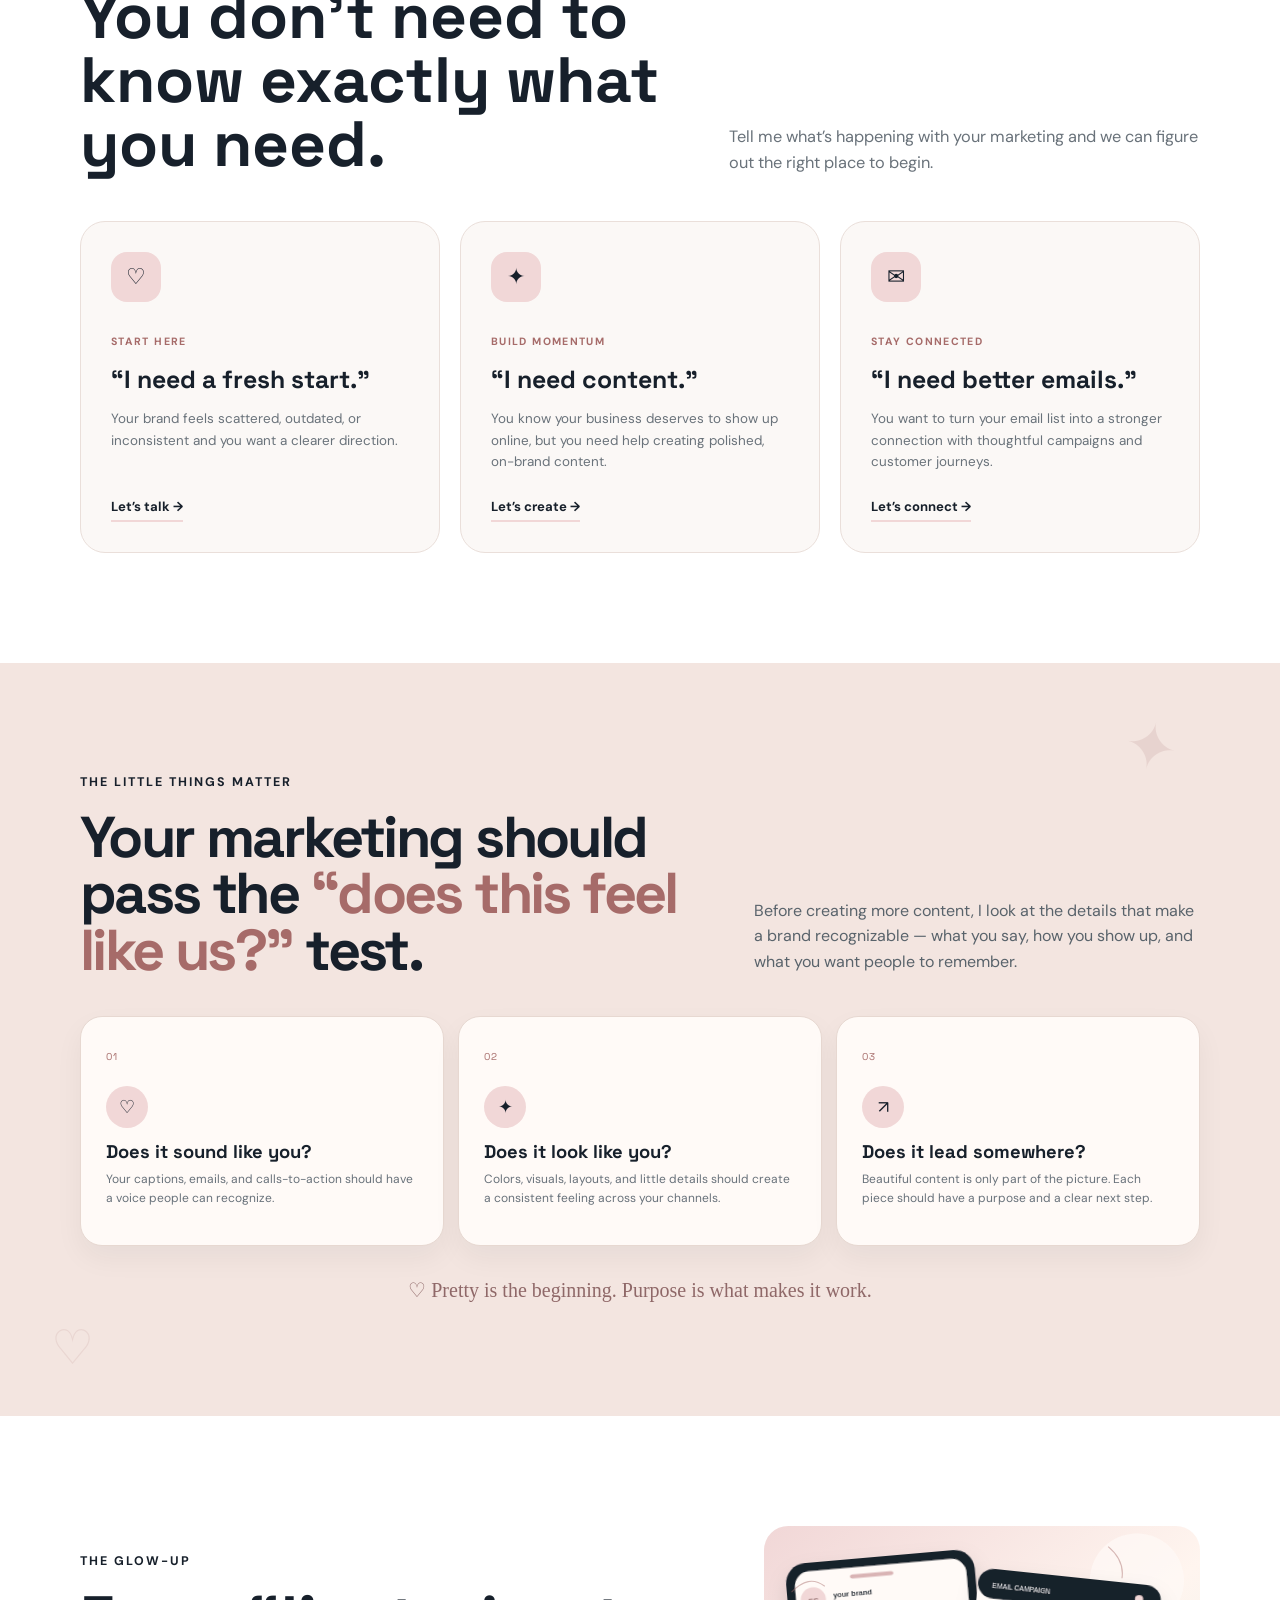
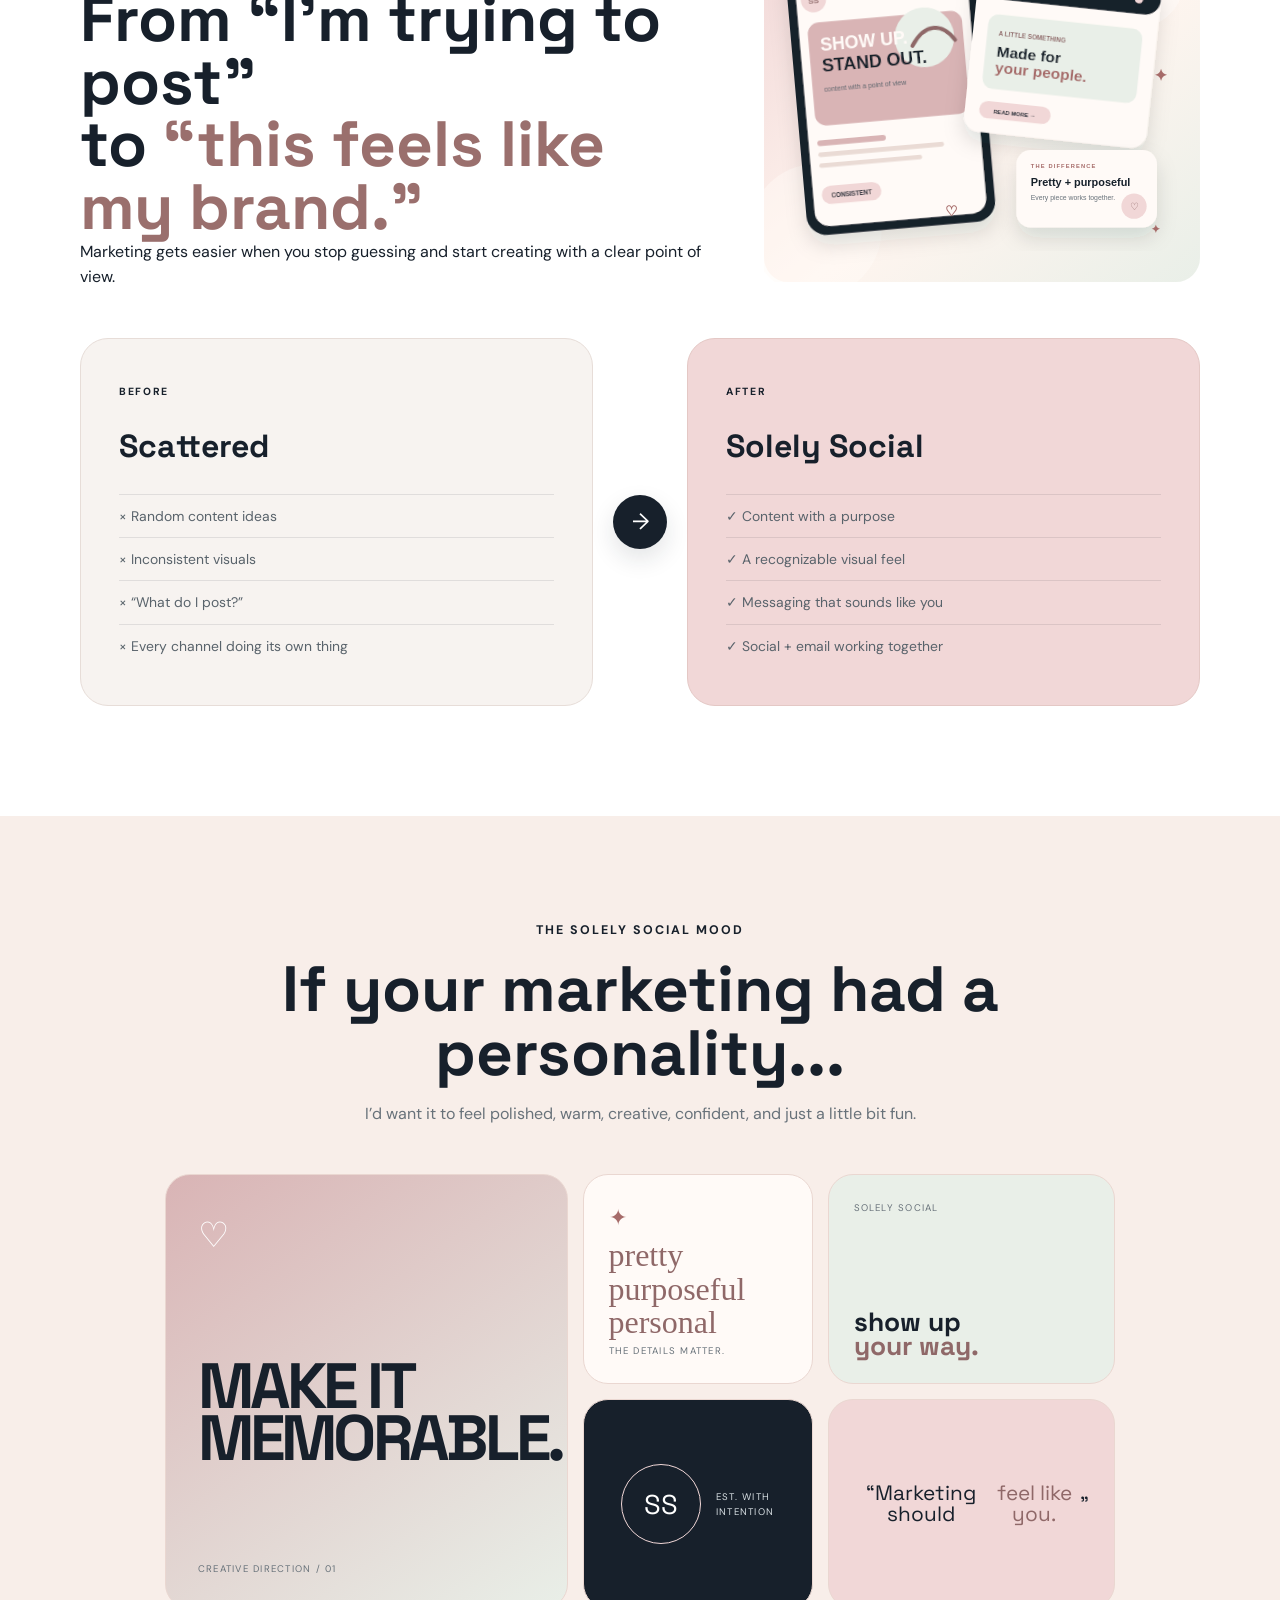
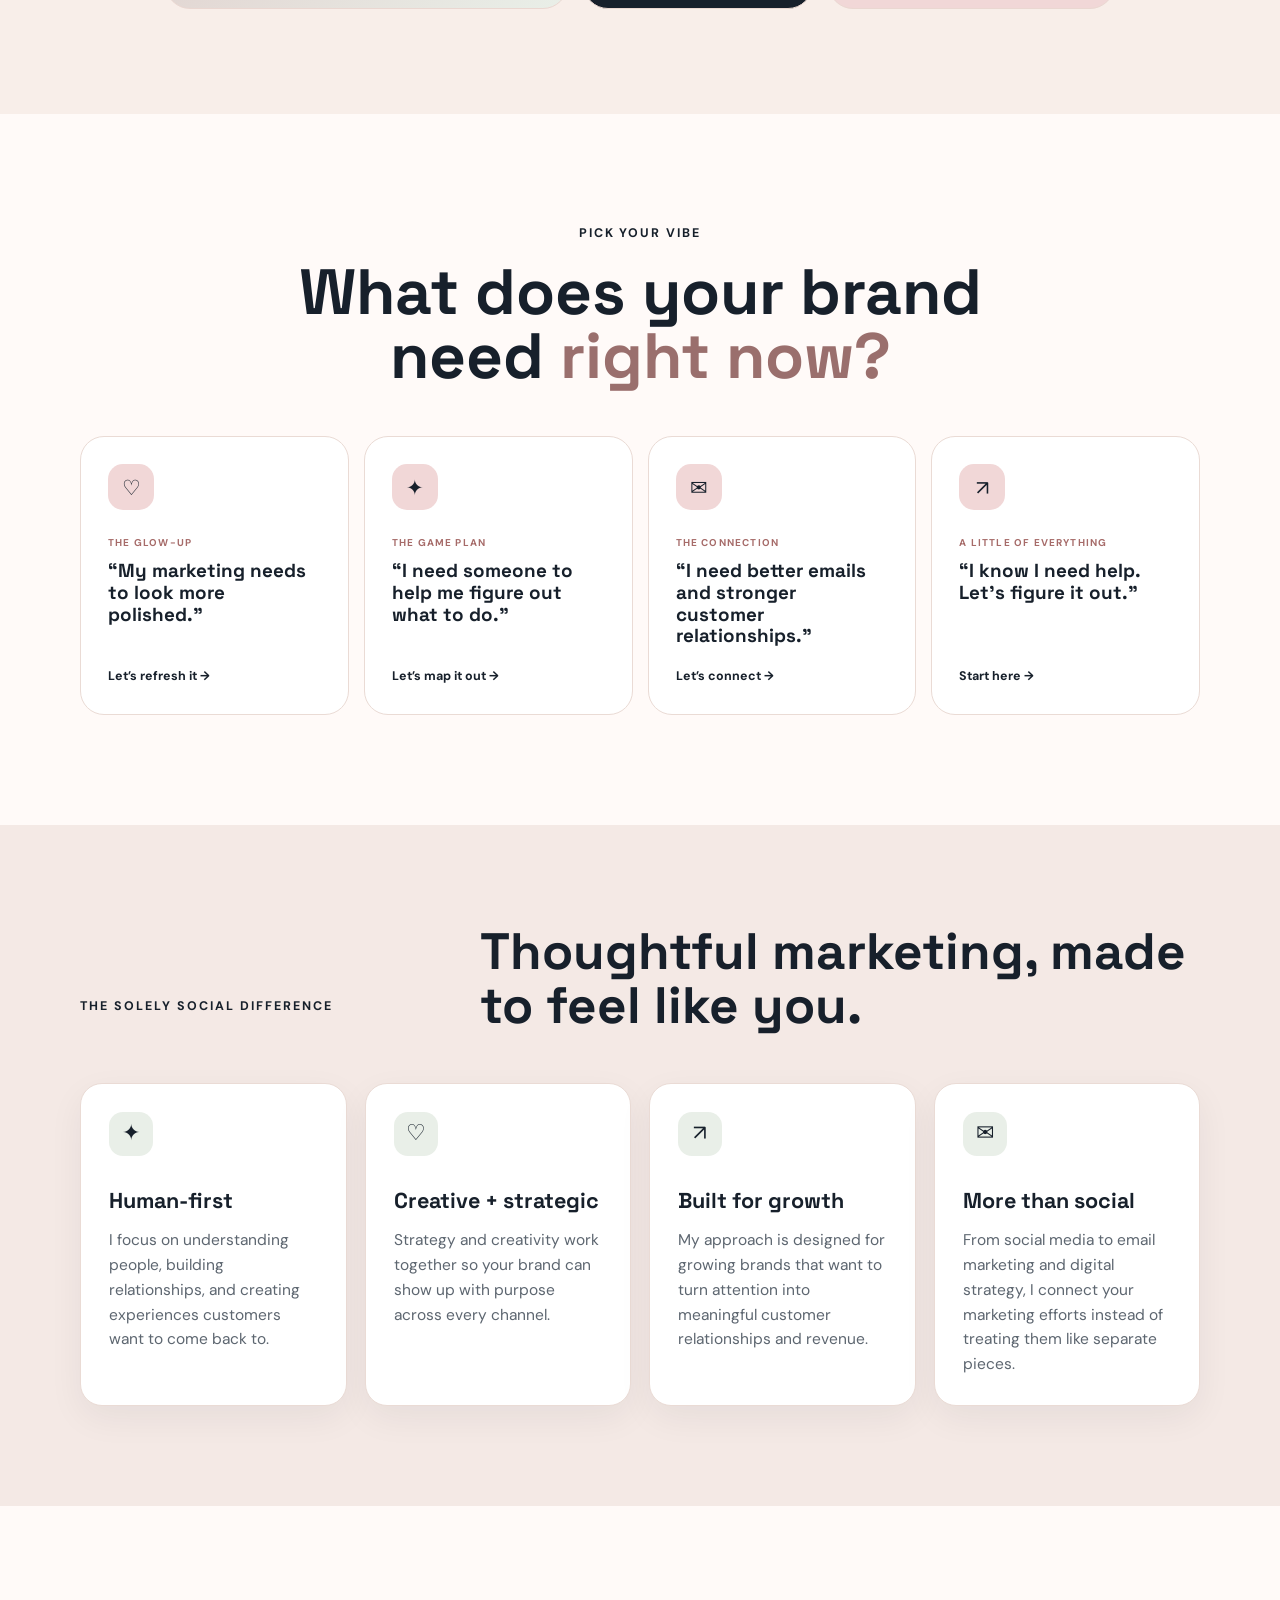
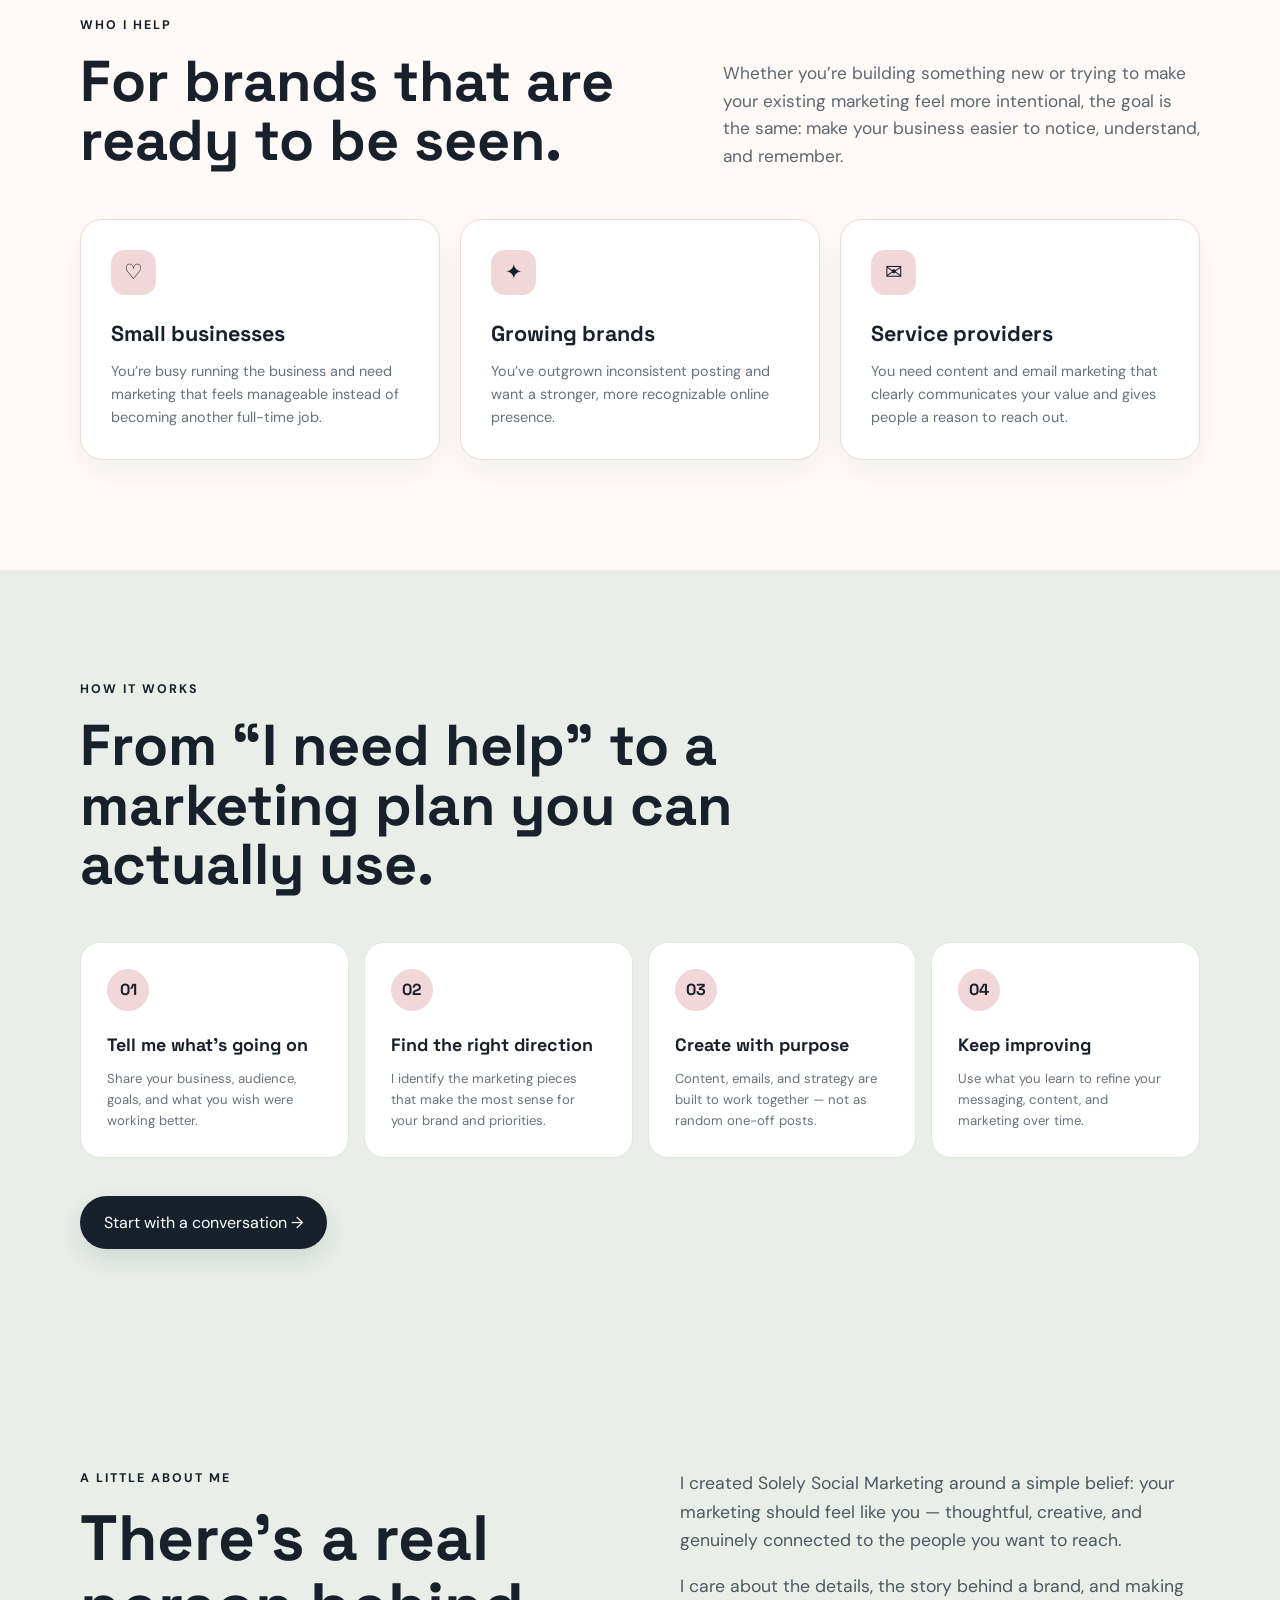
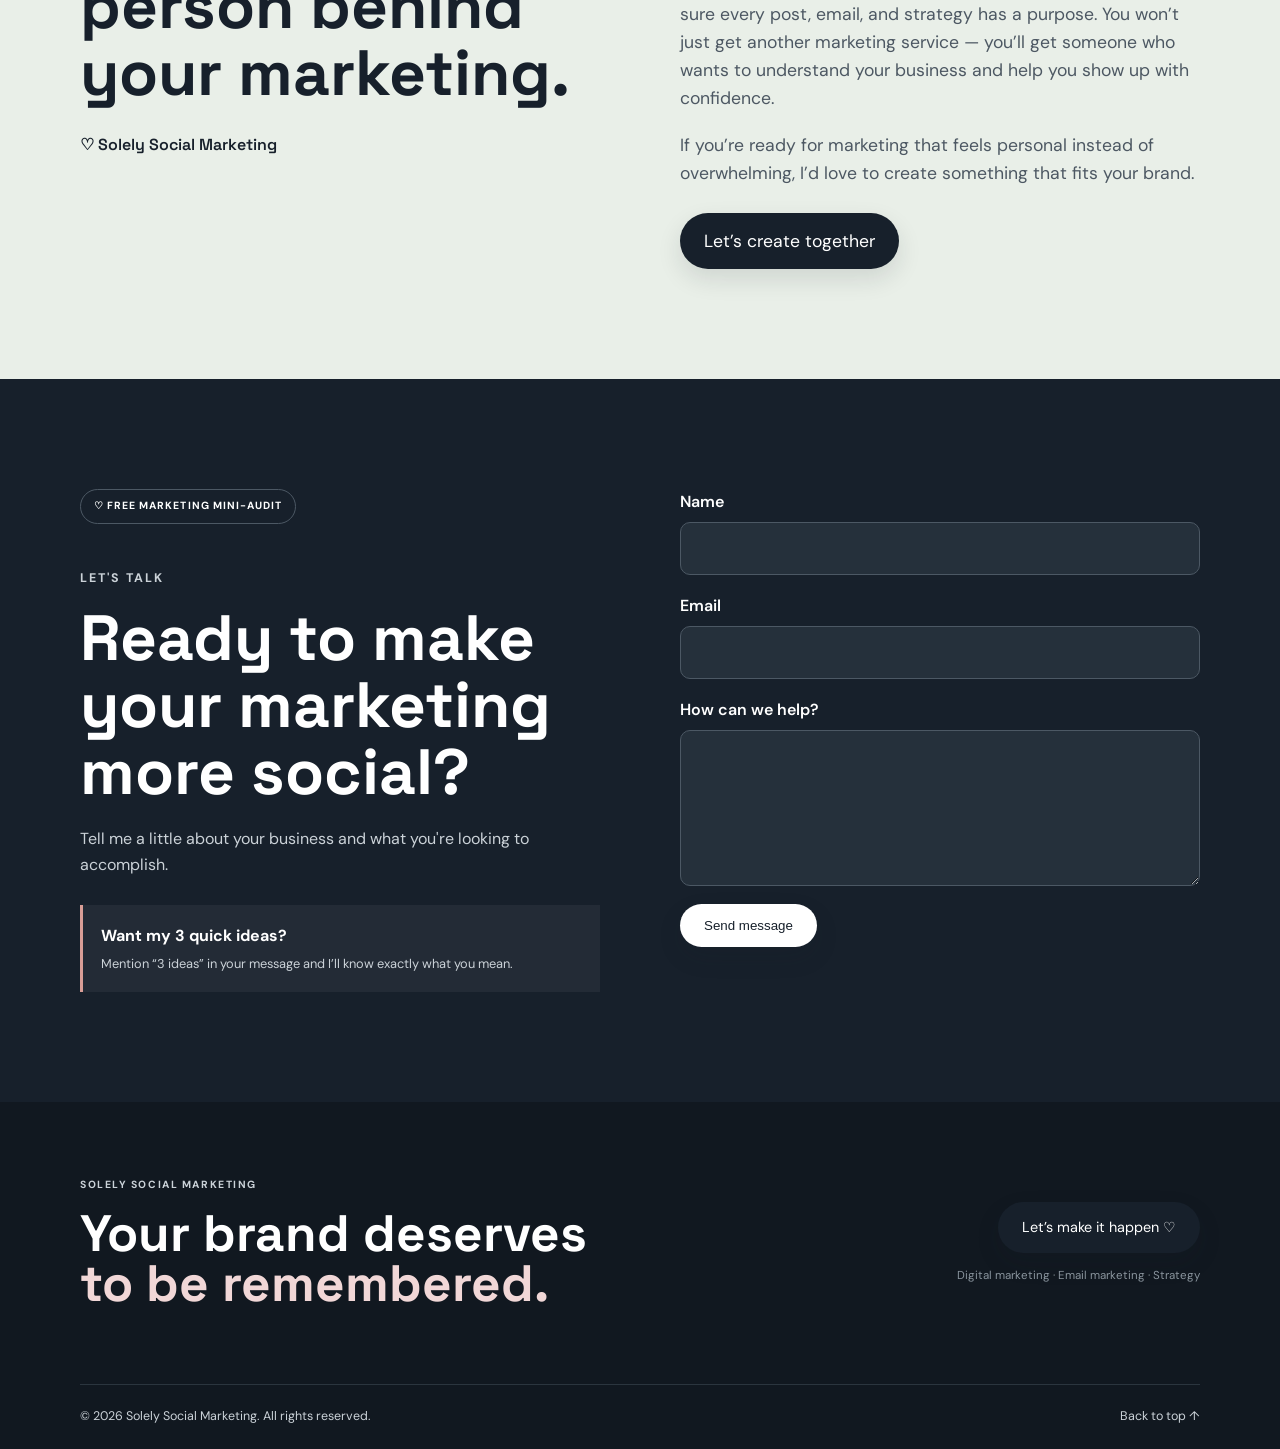
==== commit 97c95d57: "Add Glow-Up visual beside headline" ====
--- a/index.html
+++ b/index.html
@@ -114,7 +114,7 @@
 
     <section class="section glow-up">
       <div class="container">
-        <div class="glow-heading"><p class="eyebrow">THE GLOW-UP</p><h2>From “I’m trying to post”<br>to <em>“this feels like my brand.”</em></h2><p>Marketing gets easier when you stop guessing and start creating with a clear point of view.</p></div>
+        <div class="glow-heading"><div class="glow-copy"><p class="eyebrow">THE GLOW-UP</p><h2>From “I’m trying to post”<br>to <em>“this feels like my brand.”</em></h2><p>Marketing gets easier when you stop guessing and start creating with a clear point of view.</p></div><div class="glow-visual"><img src="glow-up-visual.svg" alt="Solely Social marketing brand transformation showing social content, email, and a cohesive brand system"></div></div>
         <div class="transformation">
           <div class="transform-side before"><span class="transform-label">BEFORE</span><h3>Scattered</h3><div>× Random content ideas</div><div>× Inconsistent visuals</div><div>× “What do I post?”</div><div>× Every channel doing its own thing</div></div>
           <div class="transform-arrow">→</div>
--- a/styles.css
+++ b/styles.css
@@ -67,3 +67,8 @@
 footer{padding:0;background:#111820;color:#cbd2d8}.footer-main{padding:75px 0;display:flex;justify-content:space-between;align-items:center;gap:40px}.footer-eyebrow{font-size:.65rem;letter-spacing:.15em;font-weight:700;margin-bottom:15px}.footer-main h2{font-family:"Space Grotesk";font-size:clamp(2.2rem,4vw,3.8rem);line-height:.98;color:#fff}.footer-main h2 em{font-style:normal;color:#f1d7d7}.footer-cta{text-align:right}.footer-cta p{font-size:.72rem;margin-top:14px;color:#89949d}.footer-bottom{border-top:1px solid #2b353e;padding:22px 0;display:flex;justify-content:space-between;gap:20px;font-size:.78rem}.footer-bottom a{color:#cbd2d8;text-decoration:none}
 @media(max-width:950px){.vibe-grid{grid-template-columns:repeat(2,1fr)}.glow-heading{grid-template-columns:1fr}.transformation{grid-template-columns:1fr}.transform-arrow{margin:auto;transform:rotate(90deg)}}
 @media(max-width:700px){.moodboard{grid-template-columns:1fr 1fr;grid-template-rows:200px 200px 200px}.mood-large{grid-row:span 2}.mood-quote{grid-column:1/-1}.vibe-grid{grid-template-columns:1fr}.footer-main{flex-direction:column;align-items:flex-start}.footer-cta{text-align:left}.footer-bottom{flex-direction:column}}
+
+
+/* BRAND CHECK-IN */
+.brand-checkin{background:#f3e5e0;position:relative;overflow:hidden}.brand-checkin:before{content:"✦";position:absolute;right:8%;top:34px;font-size:4rem;color:rgba(166,107,105,.14);transform:rotate(12deg)}.brand-checkin:after{content:"♡";position:absolute;left:4%;bottom:30px;font-size:3rem;color:rgba(166,107,105,.12)}.checkin-top{display:grid;grid-template-columns:1.15fr .85fr;gap:70px;align-items:end;margin-bottom:38px}.checkin-top h2{font-family:"Space Grotesk";font-size:clamp(2.3rem,4.5vw,4.3rem);line-height:.98;letter-spacing:-.045em}.checkin-top h2 em{font-style:normal;color:#a66b69}.checkin-top>p{color:#59636b;max-width:440px;margin-bottom:4px}.checkin-grid{display:grid;grid-template-columns:repeat(3,1fr);gap:14px}.checkin-grid article{background:#fffaf7;border:1px solid #e7d8d1;border-radius:22px;padding:25px;min-height:230px;position:relative;box-shadow:0 12px 28px rgba(23,32,43,.05)}.checkin-grid article>span{font-family:"Space Grotesk";font-size:.62rem;color:#a66b69;letter-spacing:.1em}.checkin-icon{width:42px;height:42px;border-radius:50%;background:#f1d7d7;display:grid;place-items:center;margin:18px 0 14px;font-size:1.1rem}.checkin-grid h3{font-family:"Space Grotesk";font-size:1.15rem;line-height:1.1}.checkin-grid p{font-size:.75rem;color:#68717a;margin-top:8px}.checkin-note{text-align:center;font-family:"Caveat",cursive;color:#8f6868;font-size:1.25rem;margin-top:28px}
+@media(max-width:800px){.checkin-top{grid-template-columns:1fr;gap:20px}.checkin-grid{grid-template-columns:1fr}.checkin-grid article{min-height:auto}.brand-checkin{padding-top:65px;padding-bottom:65px}}
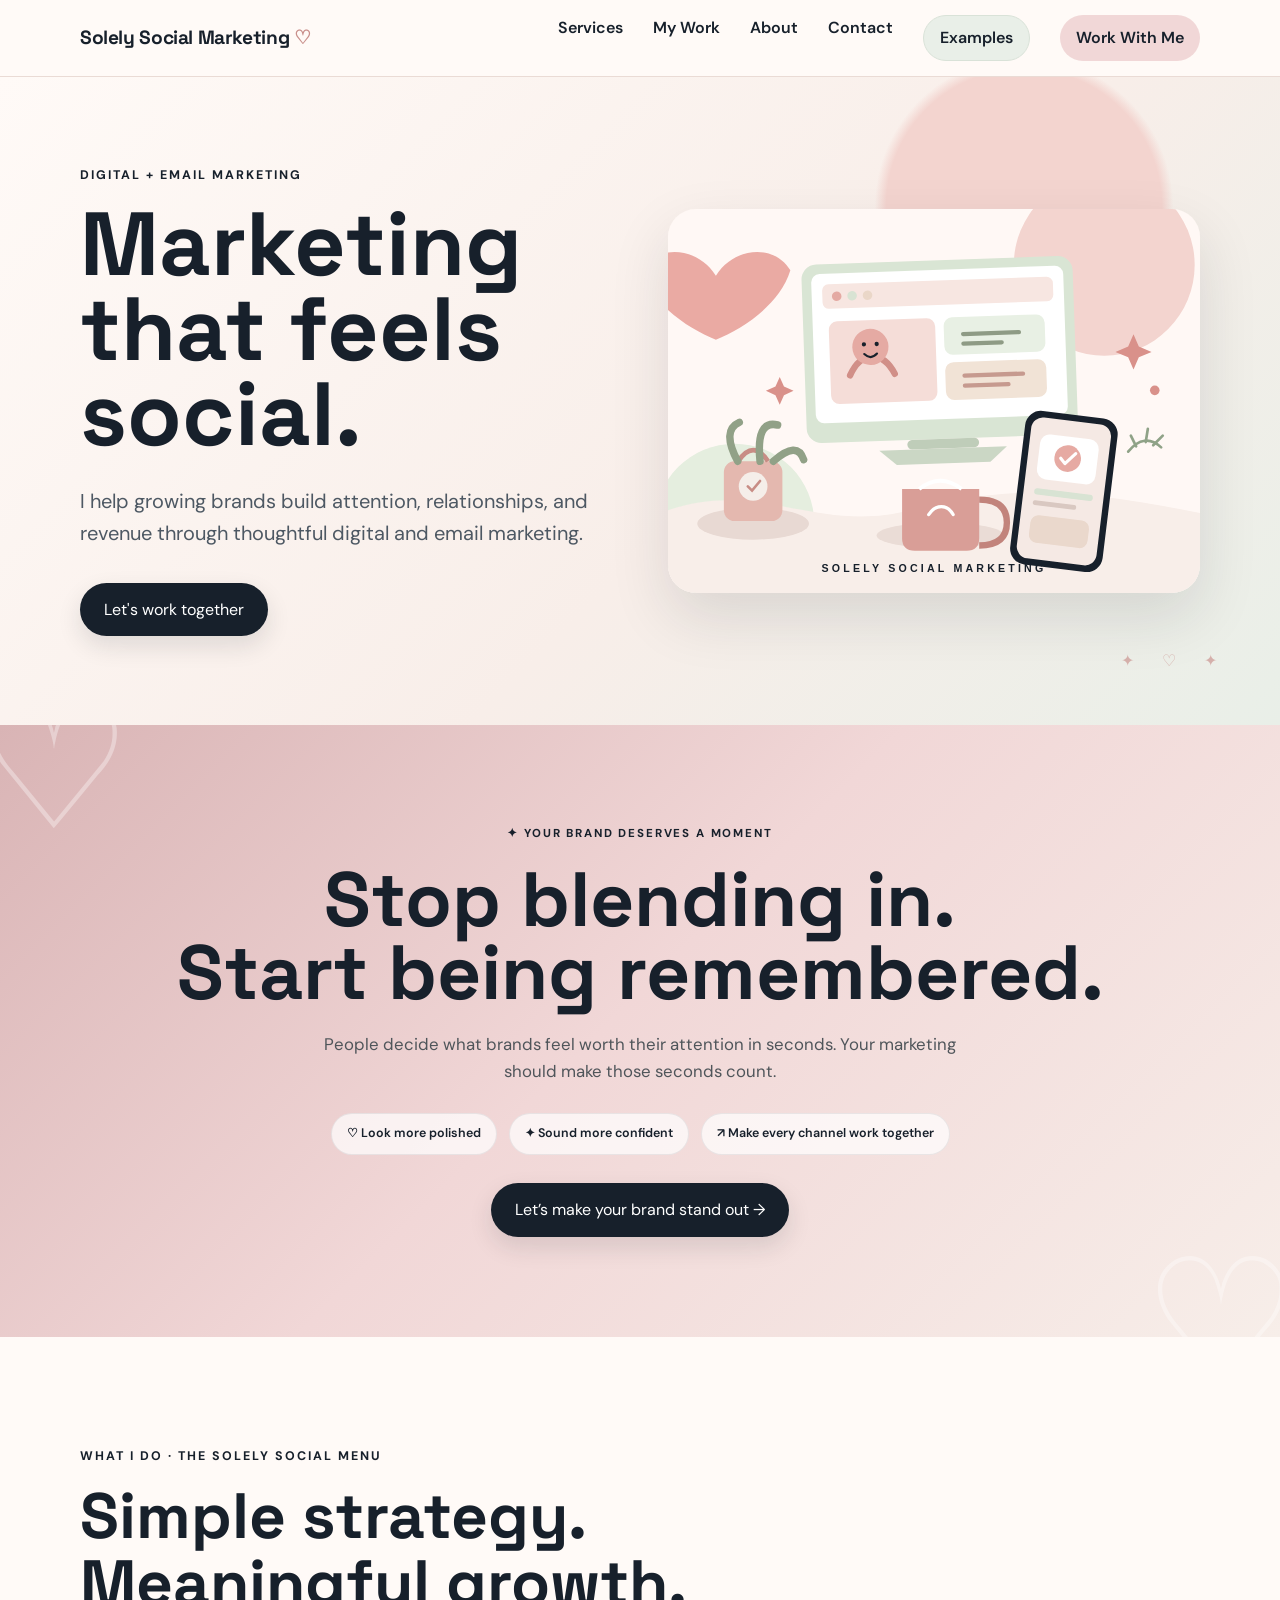
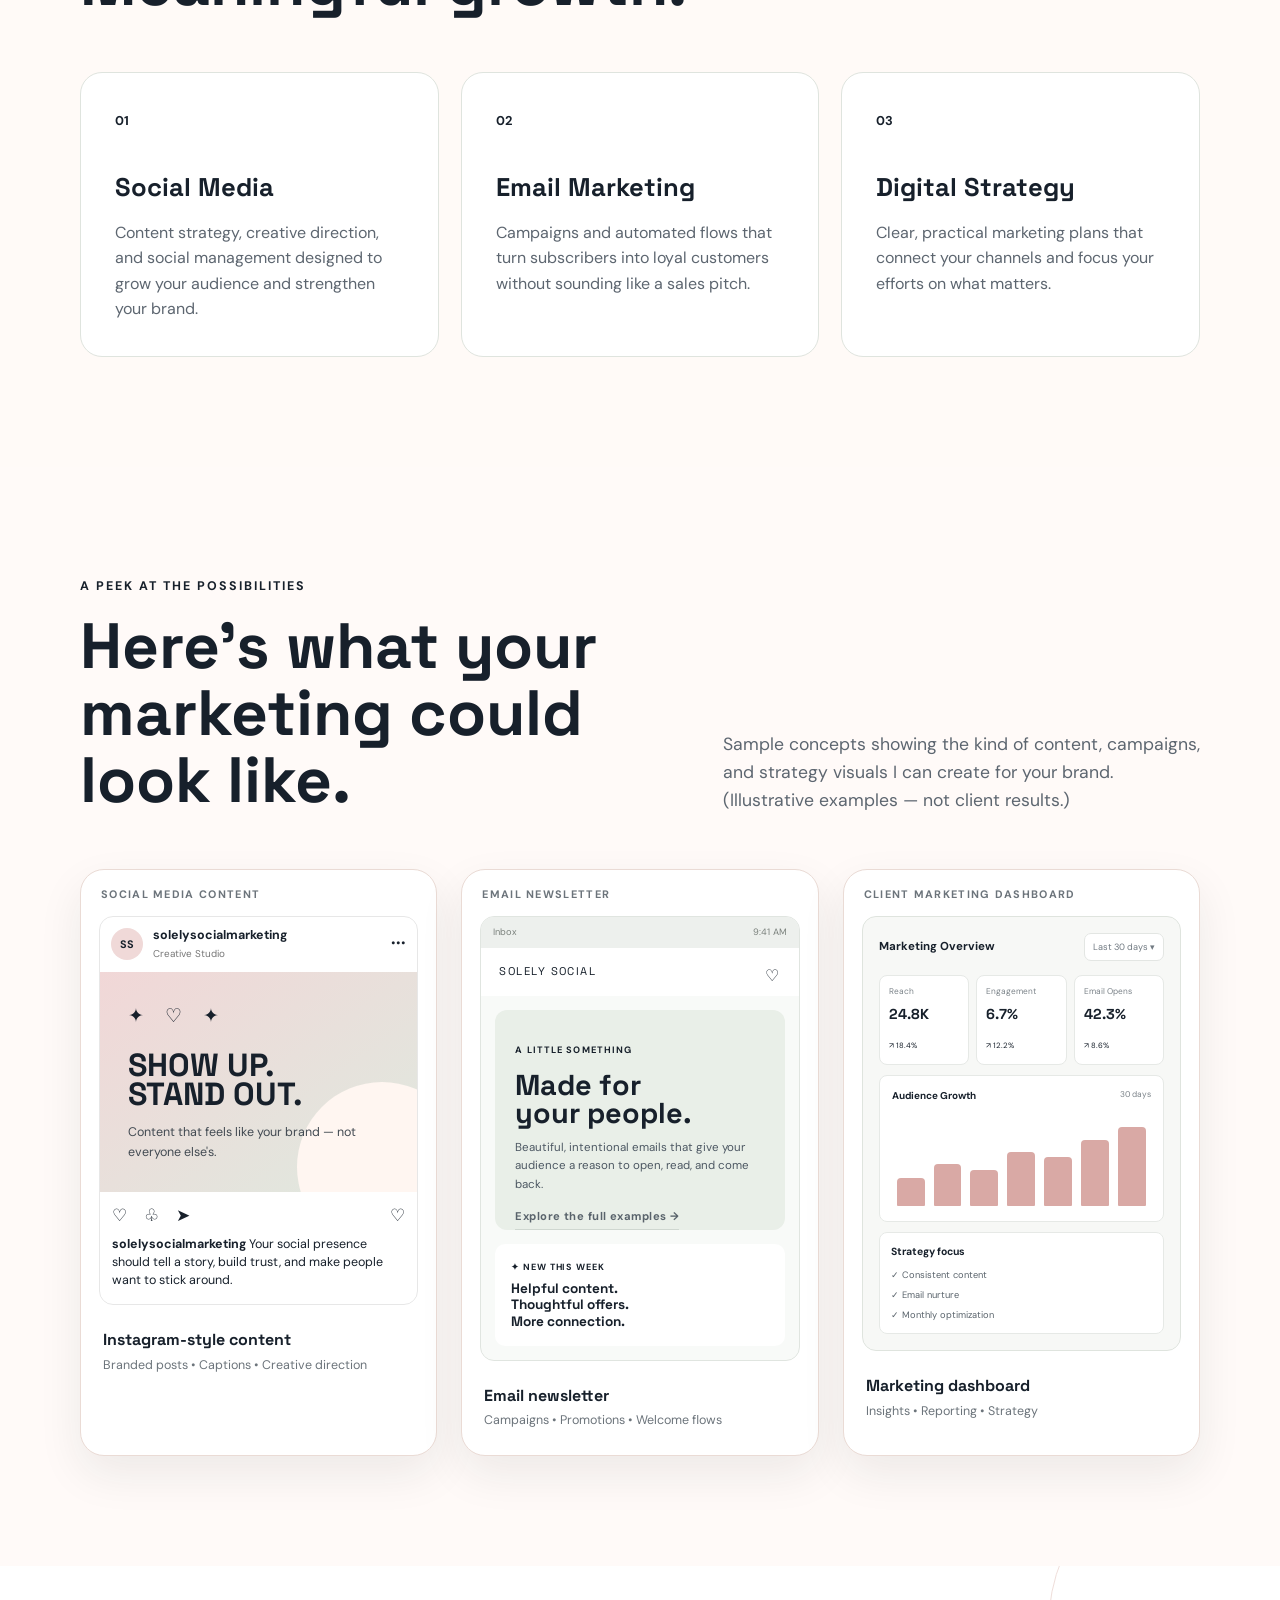
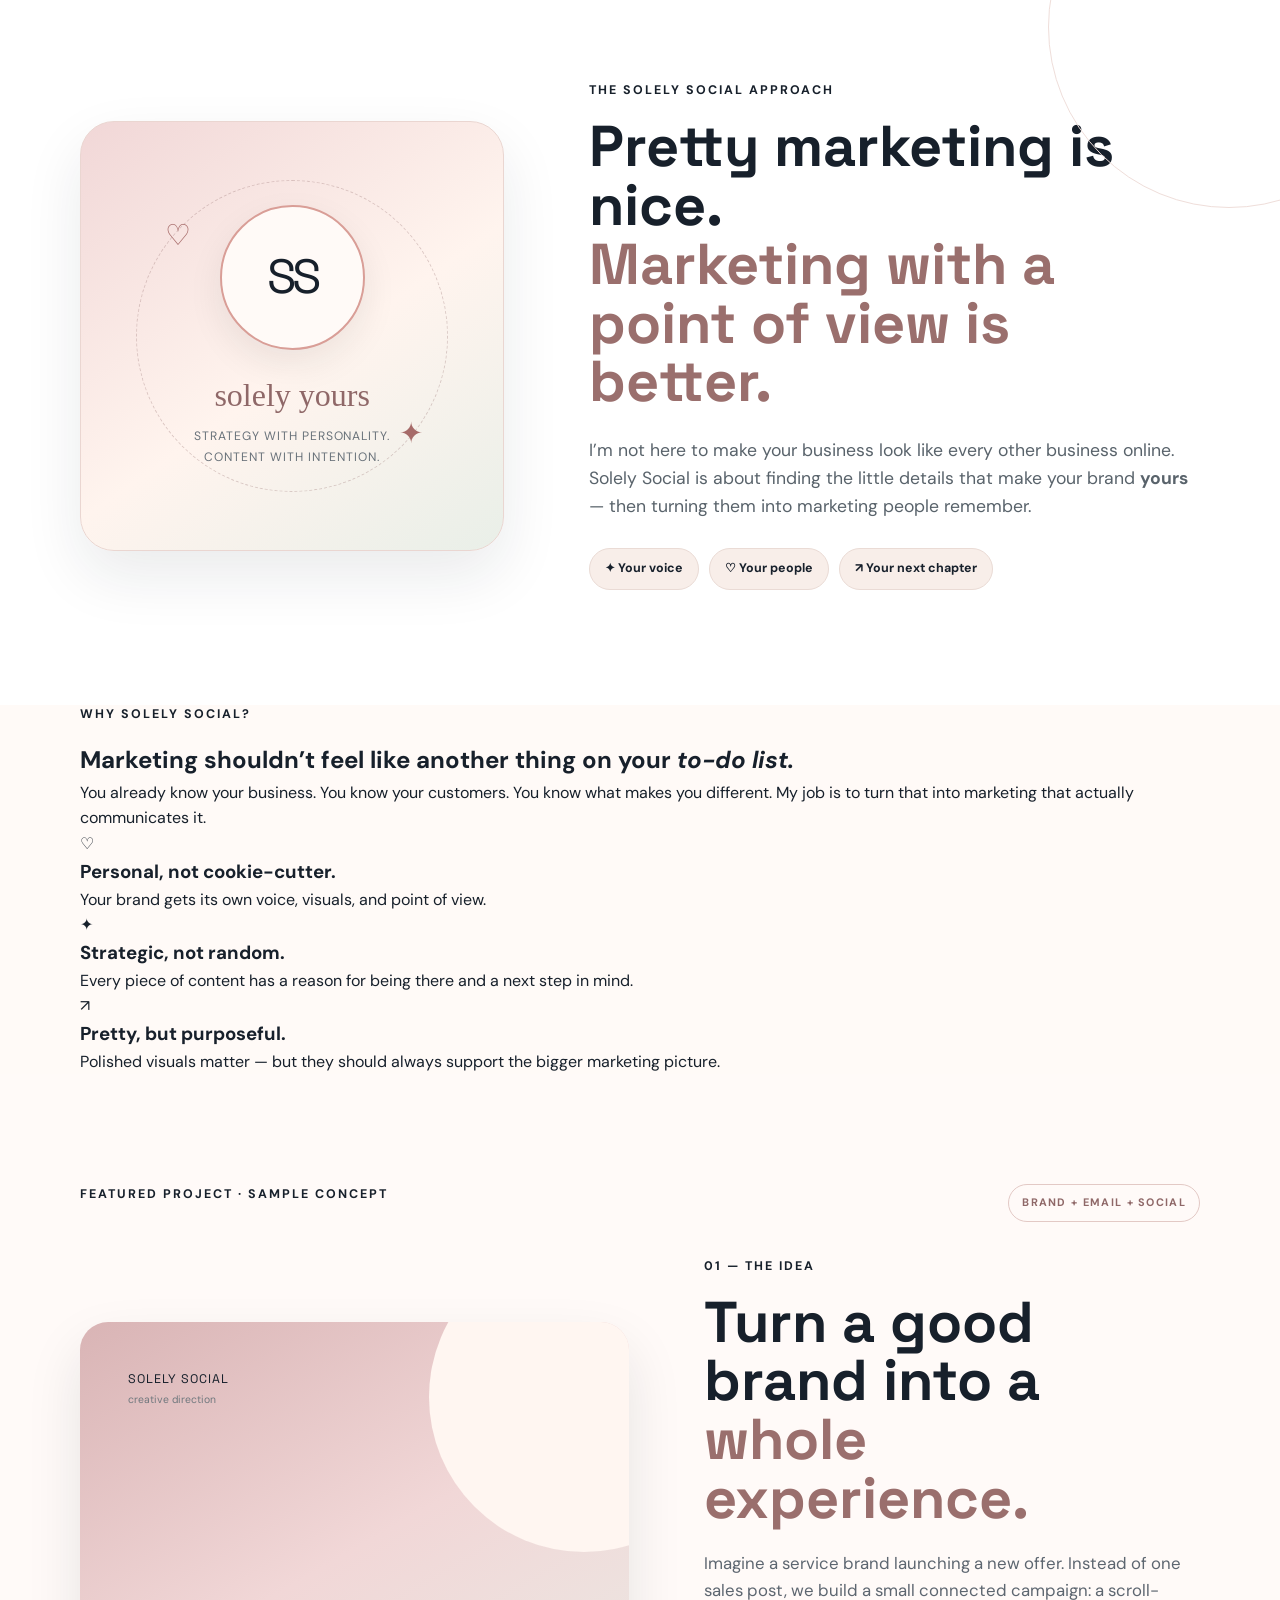
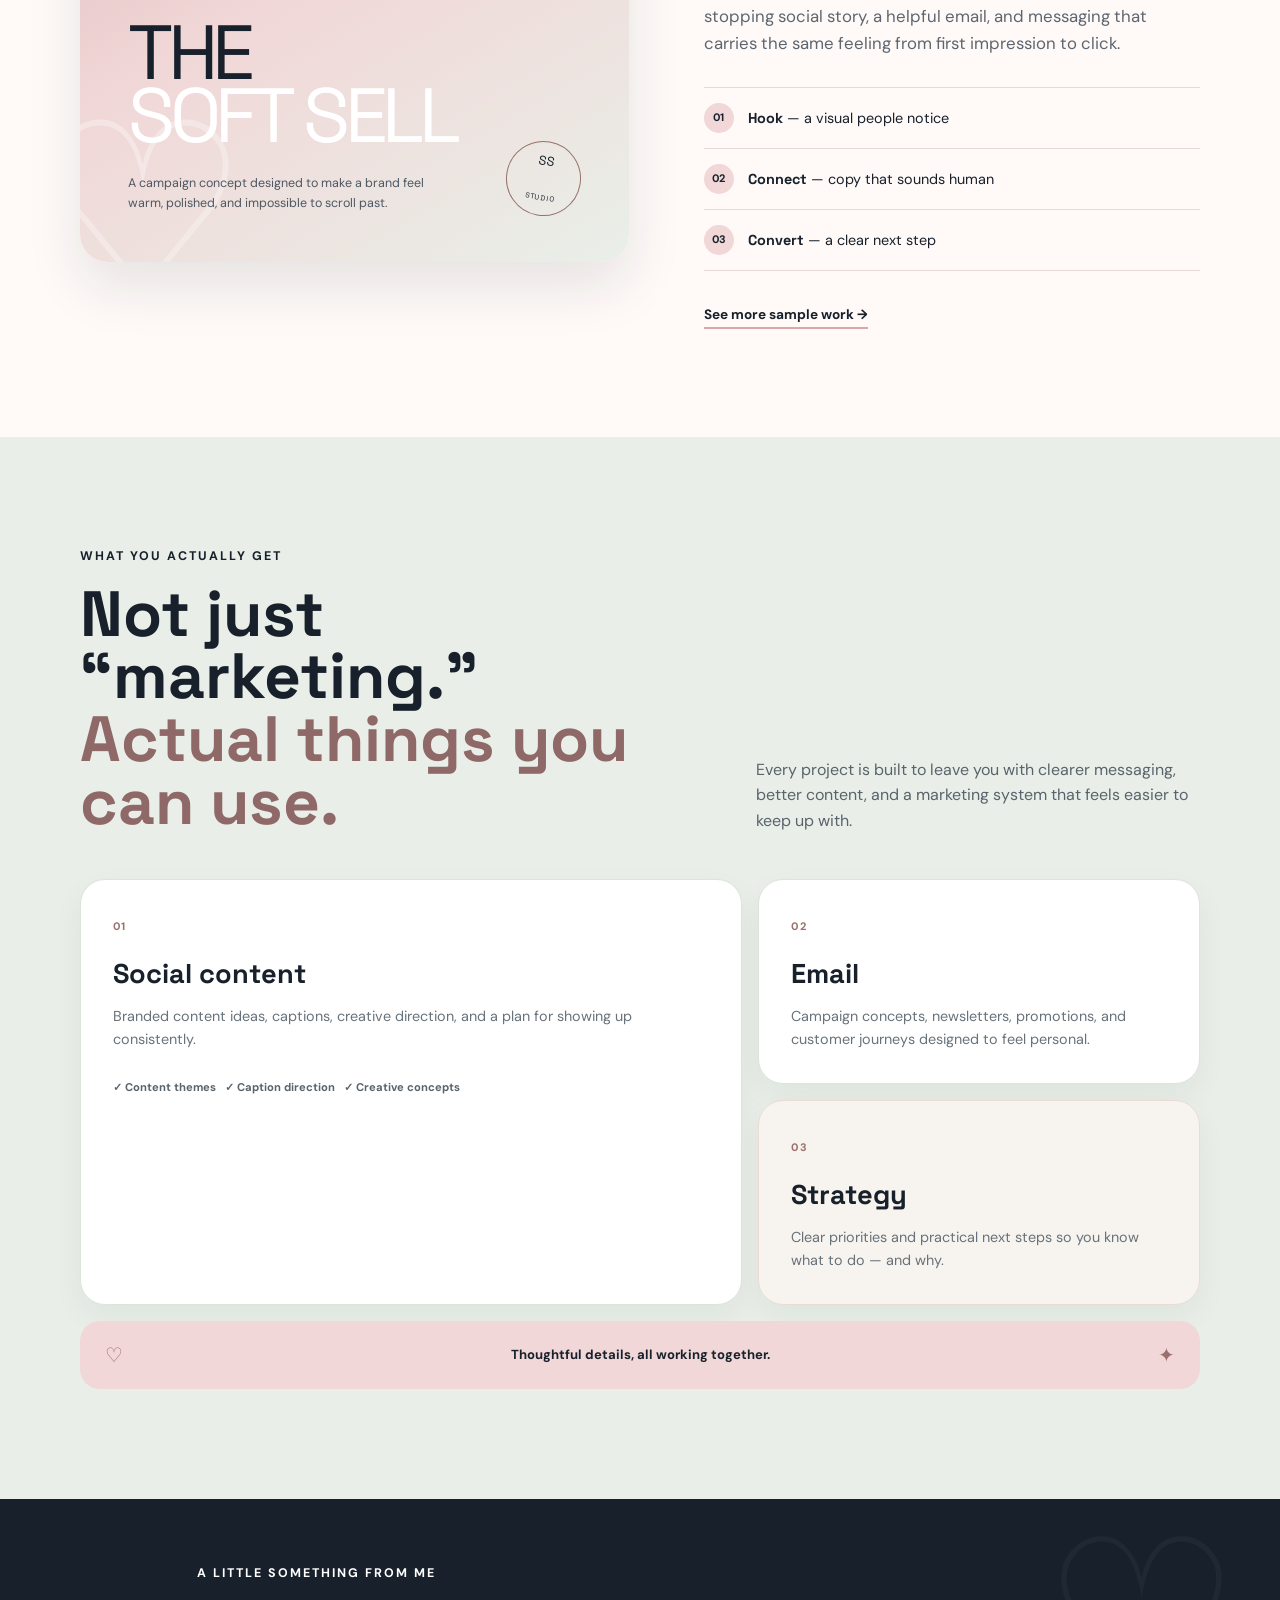
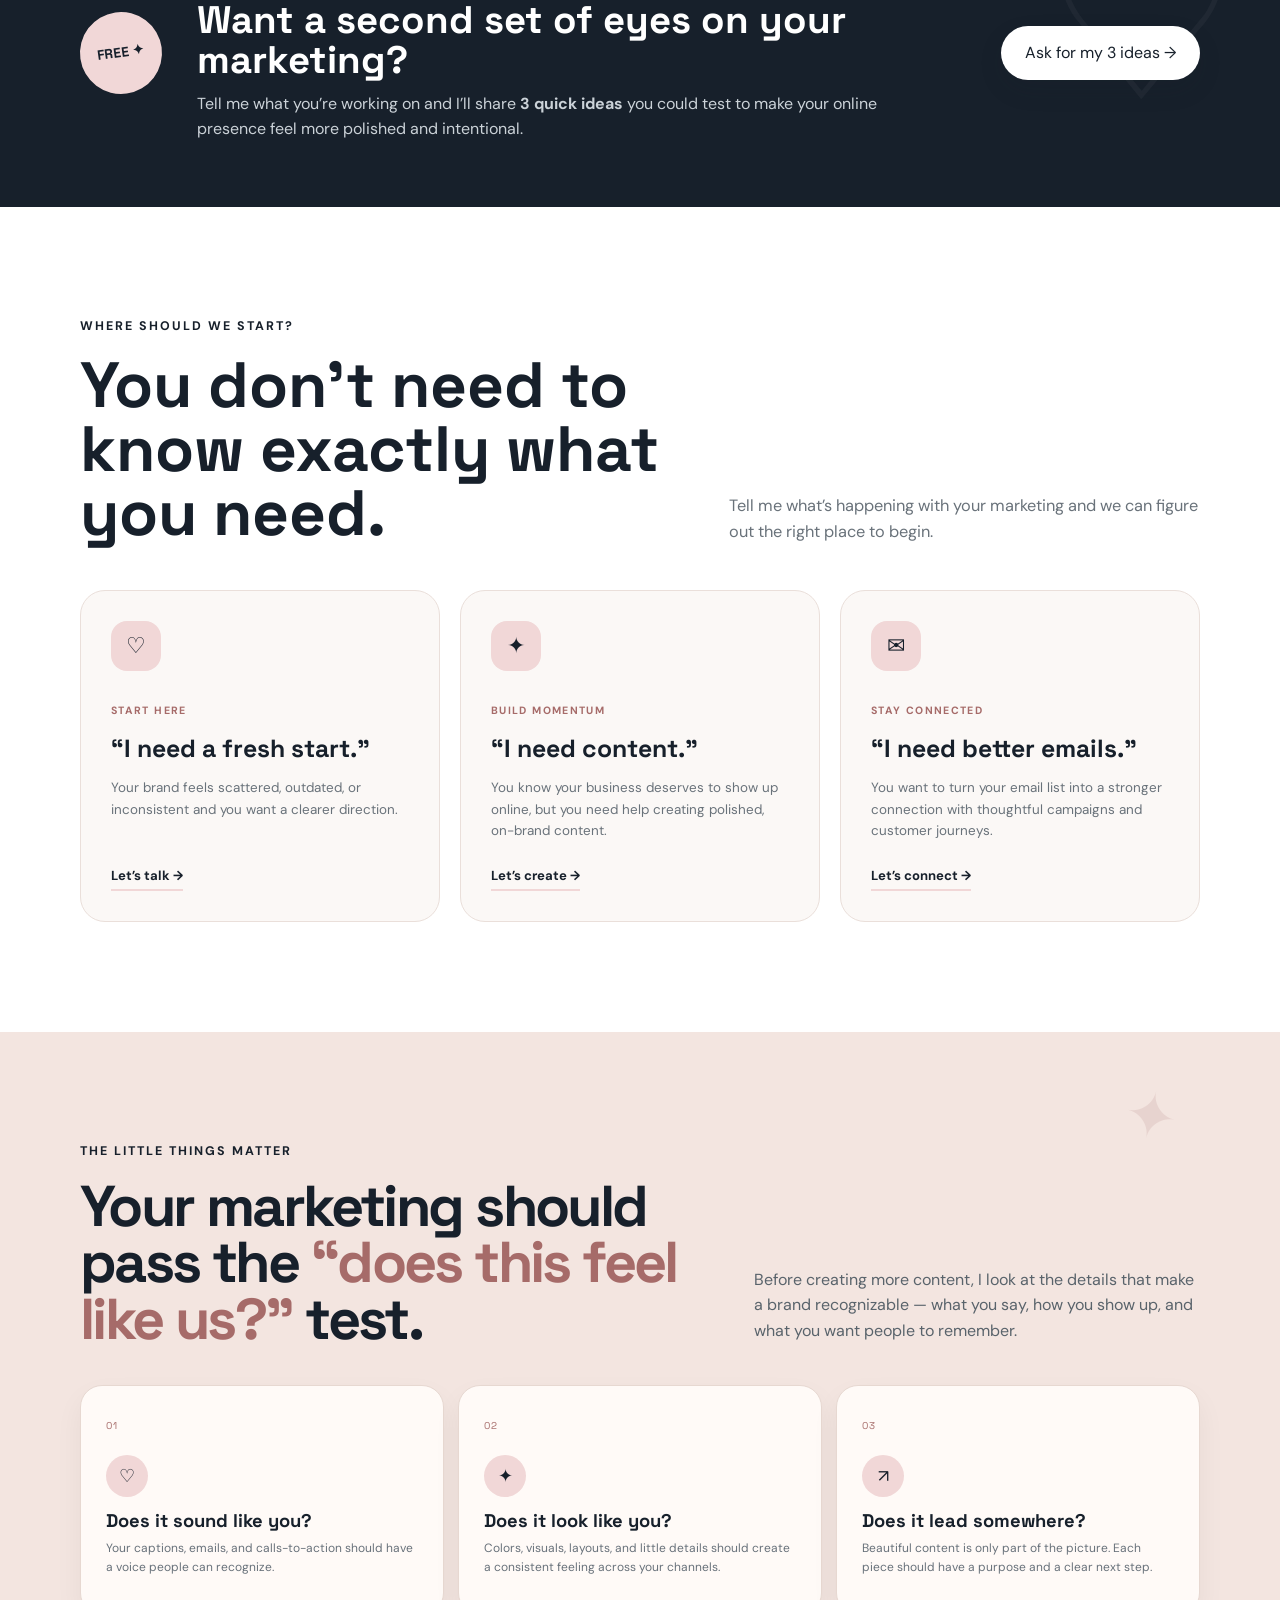
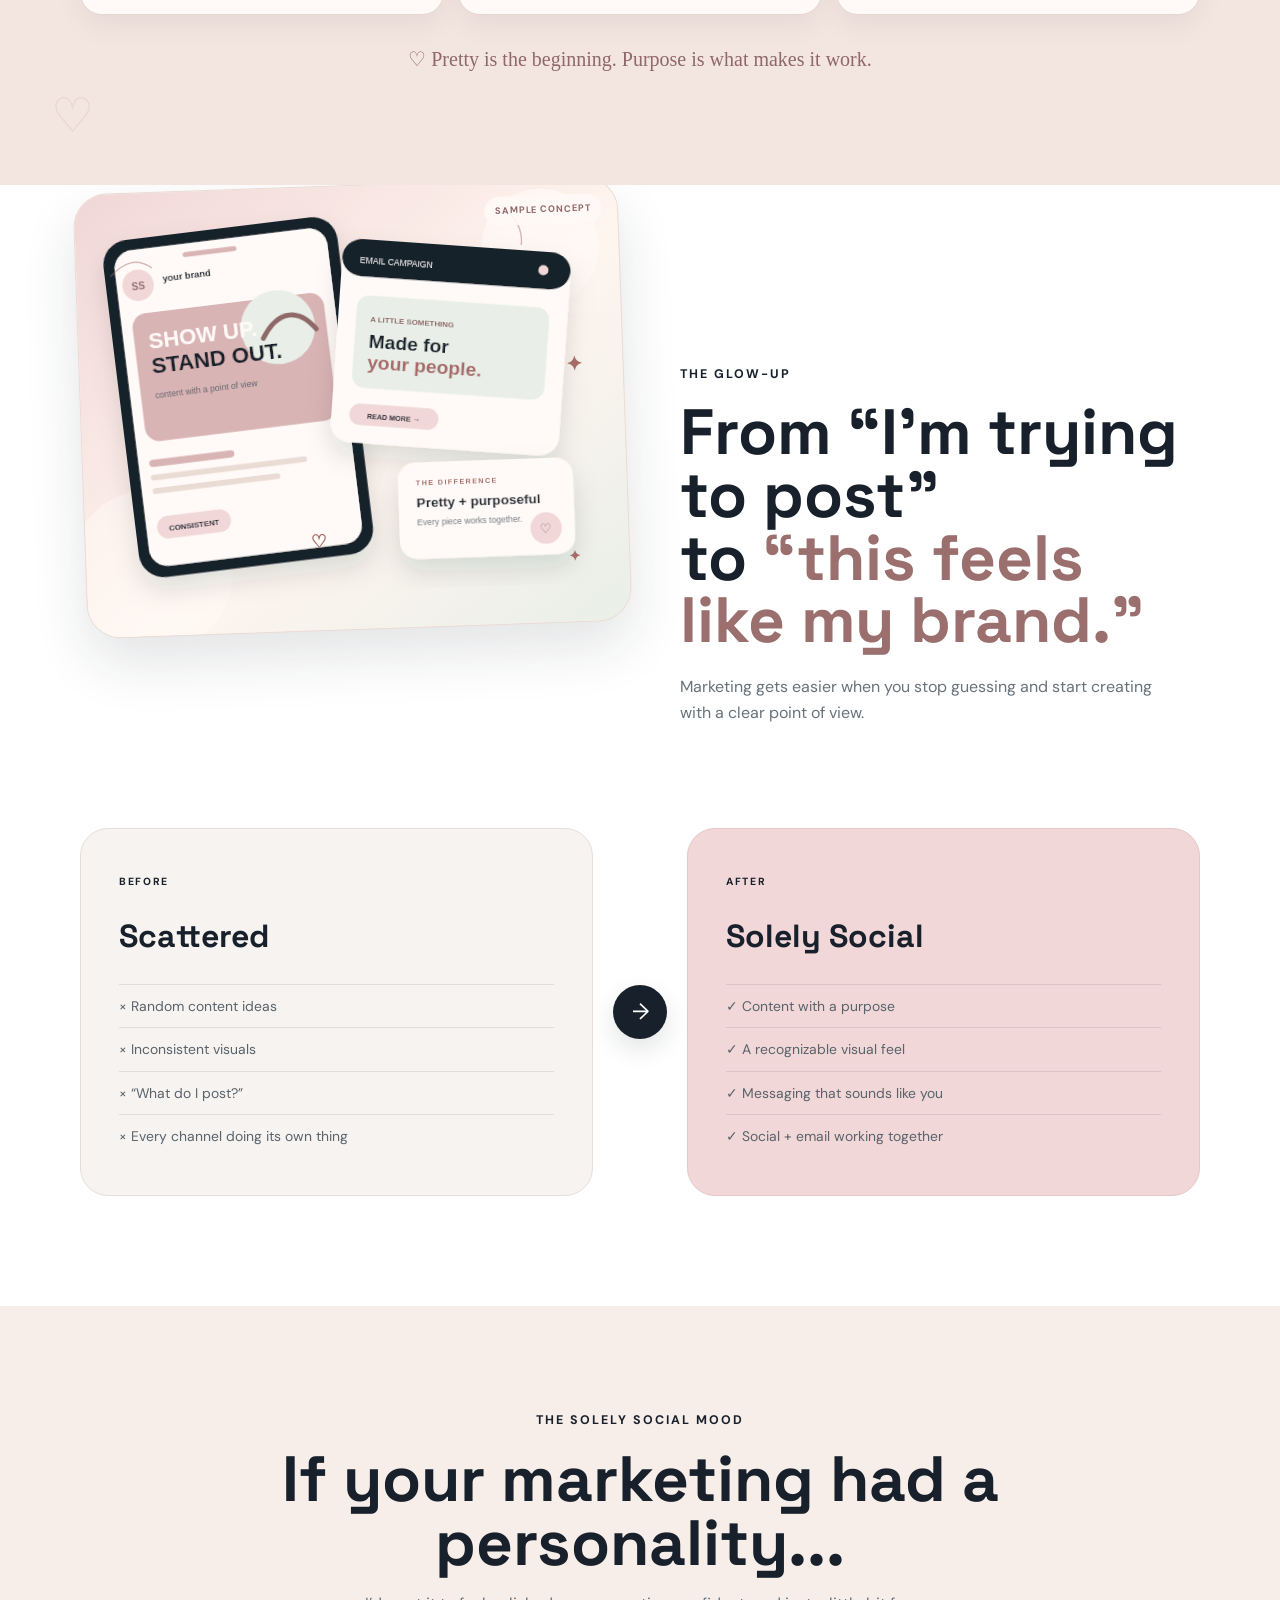
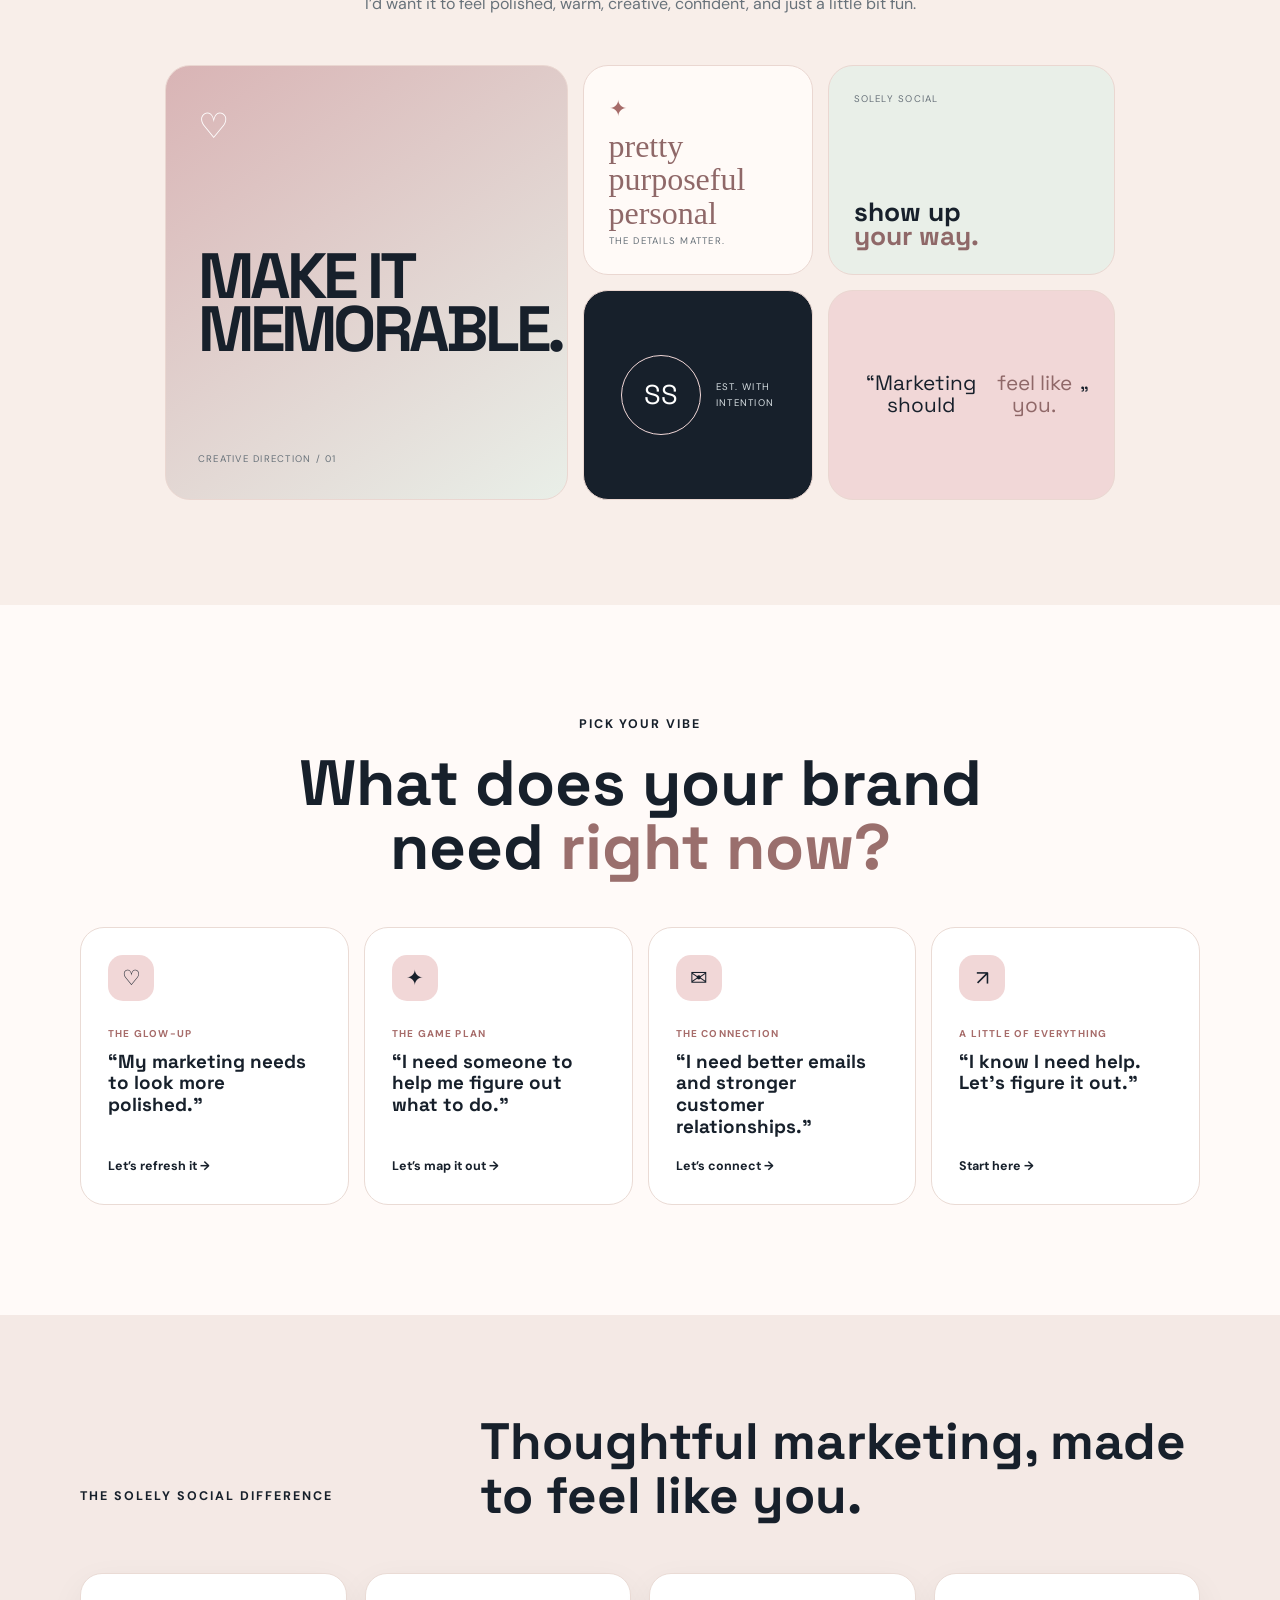
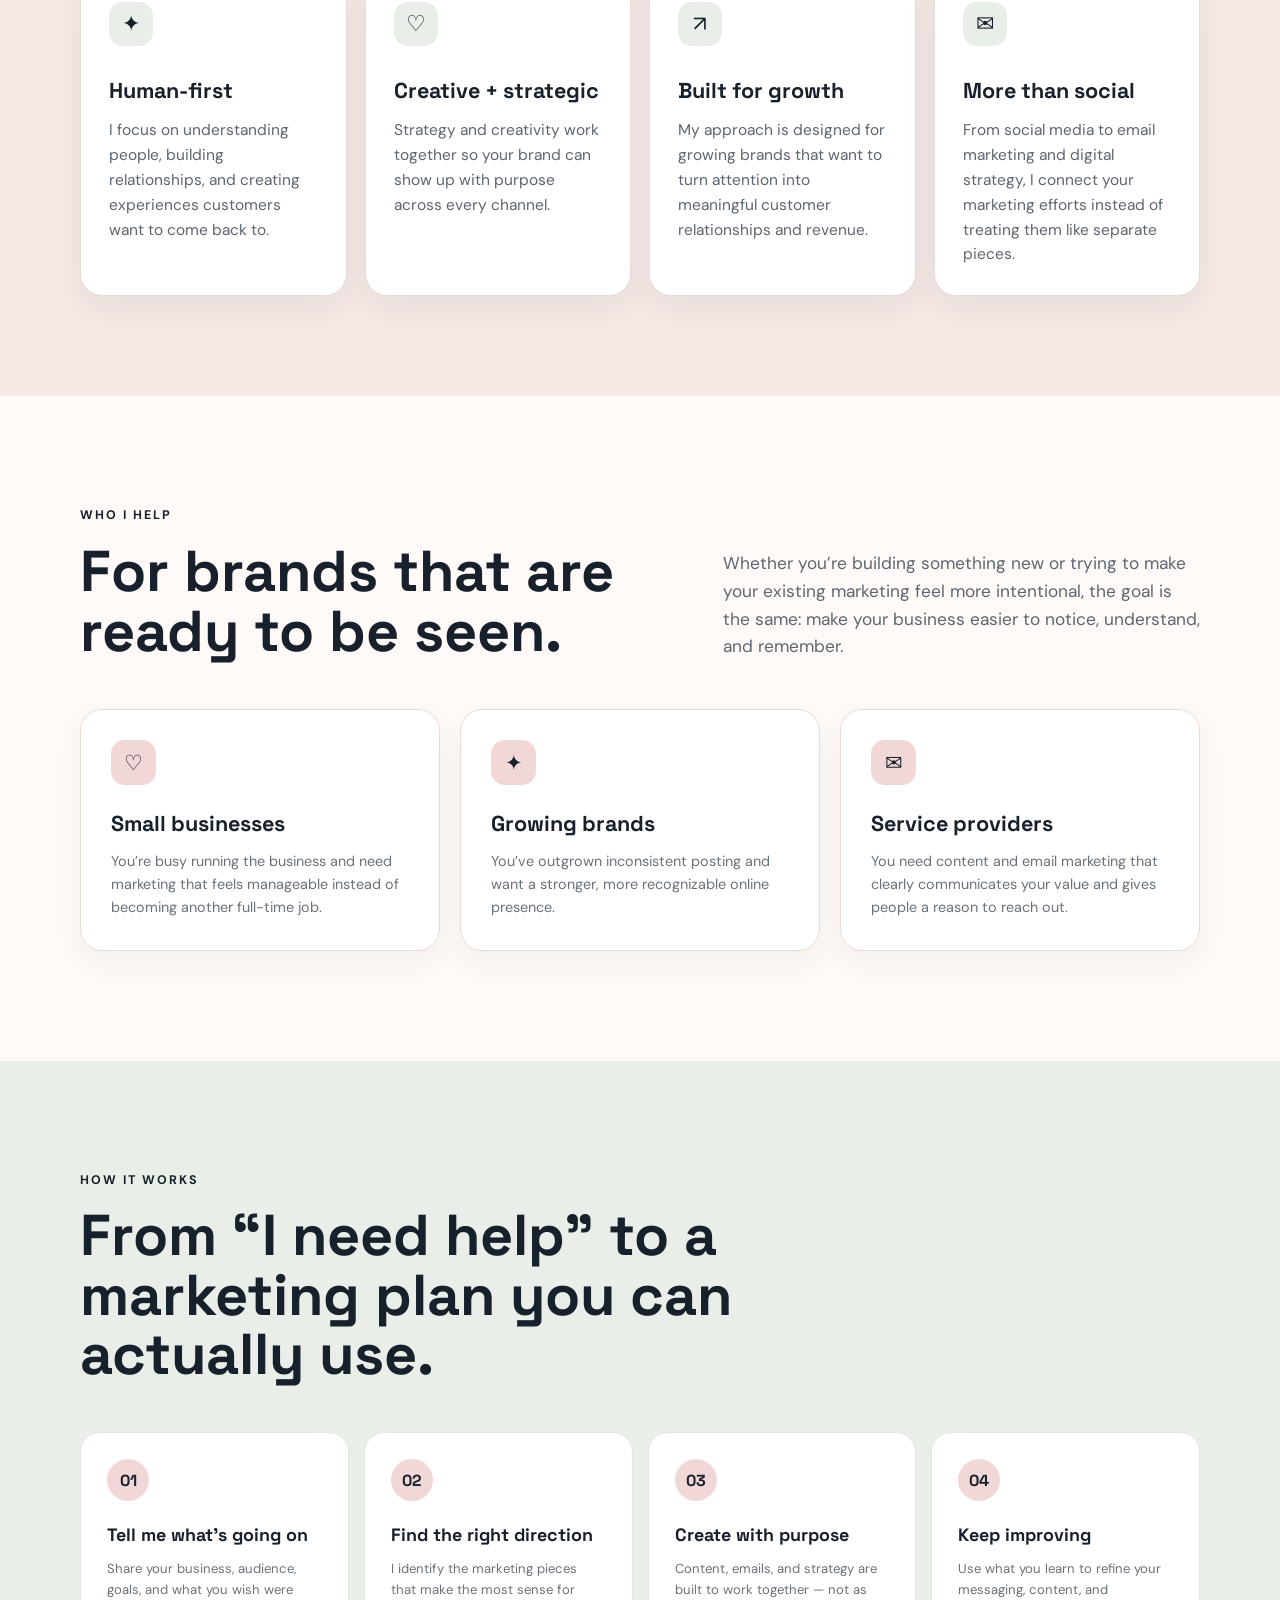
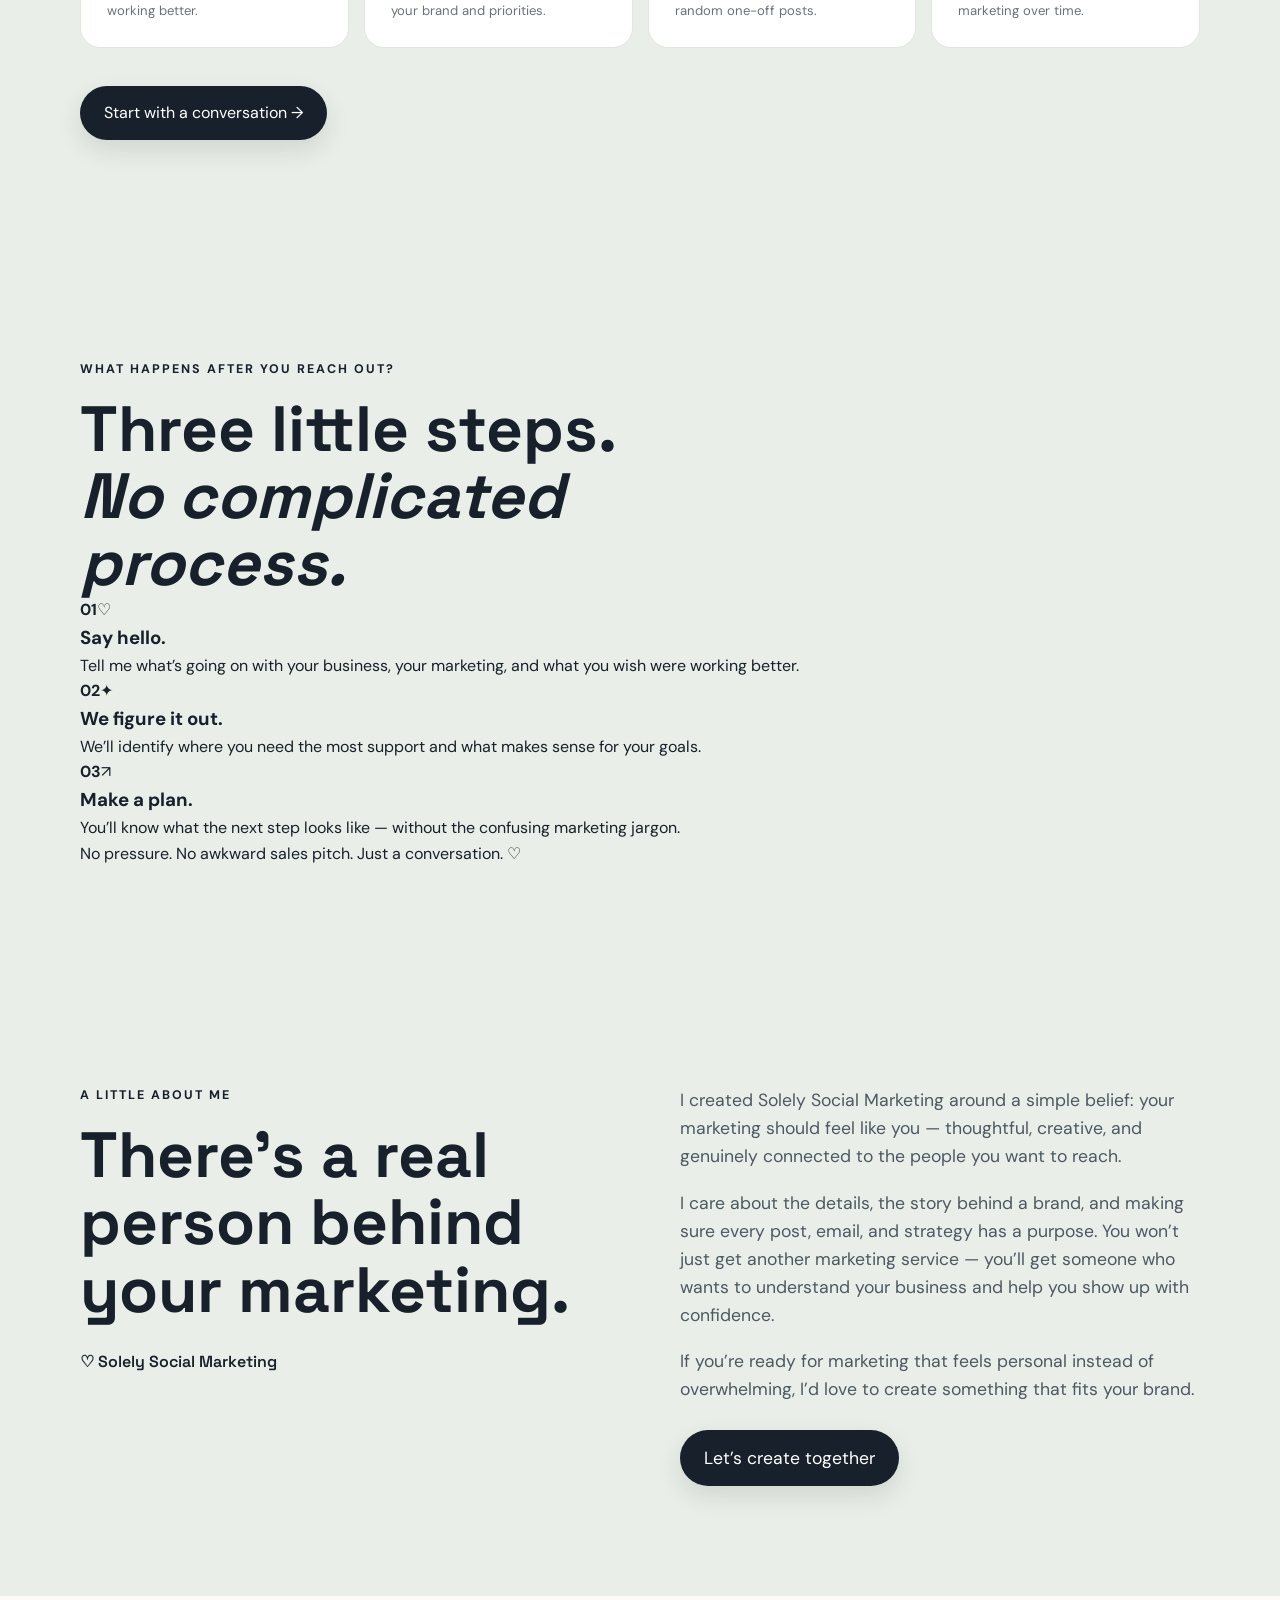
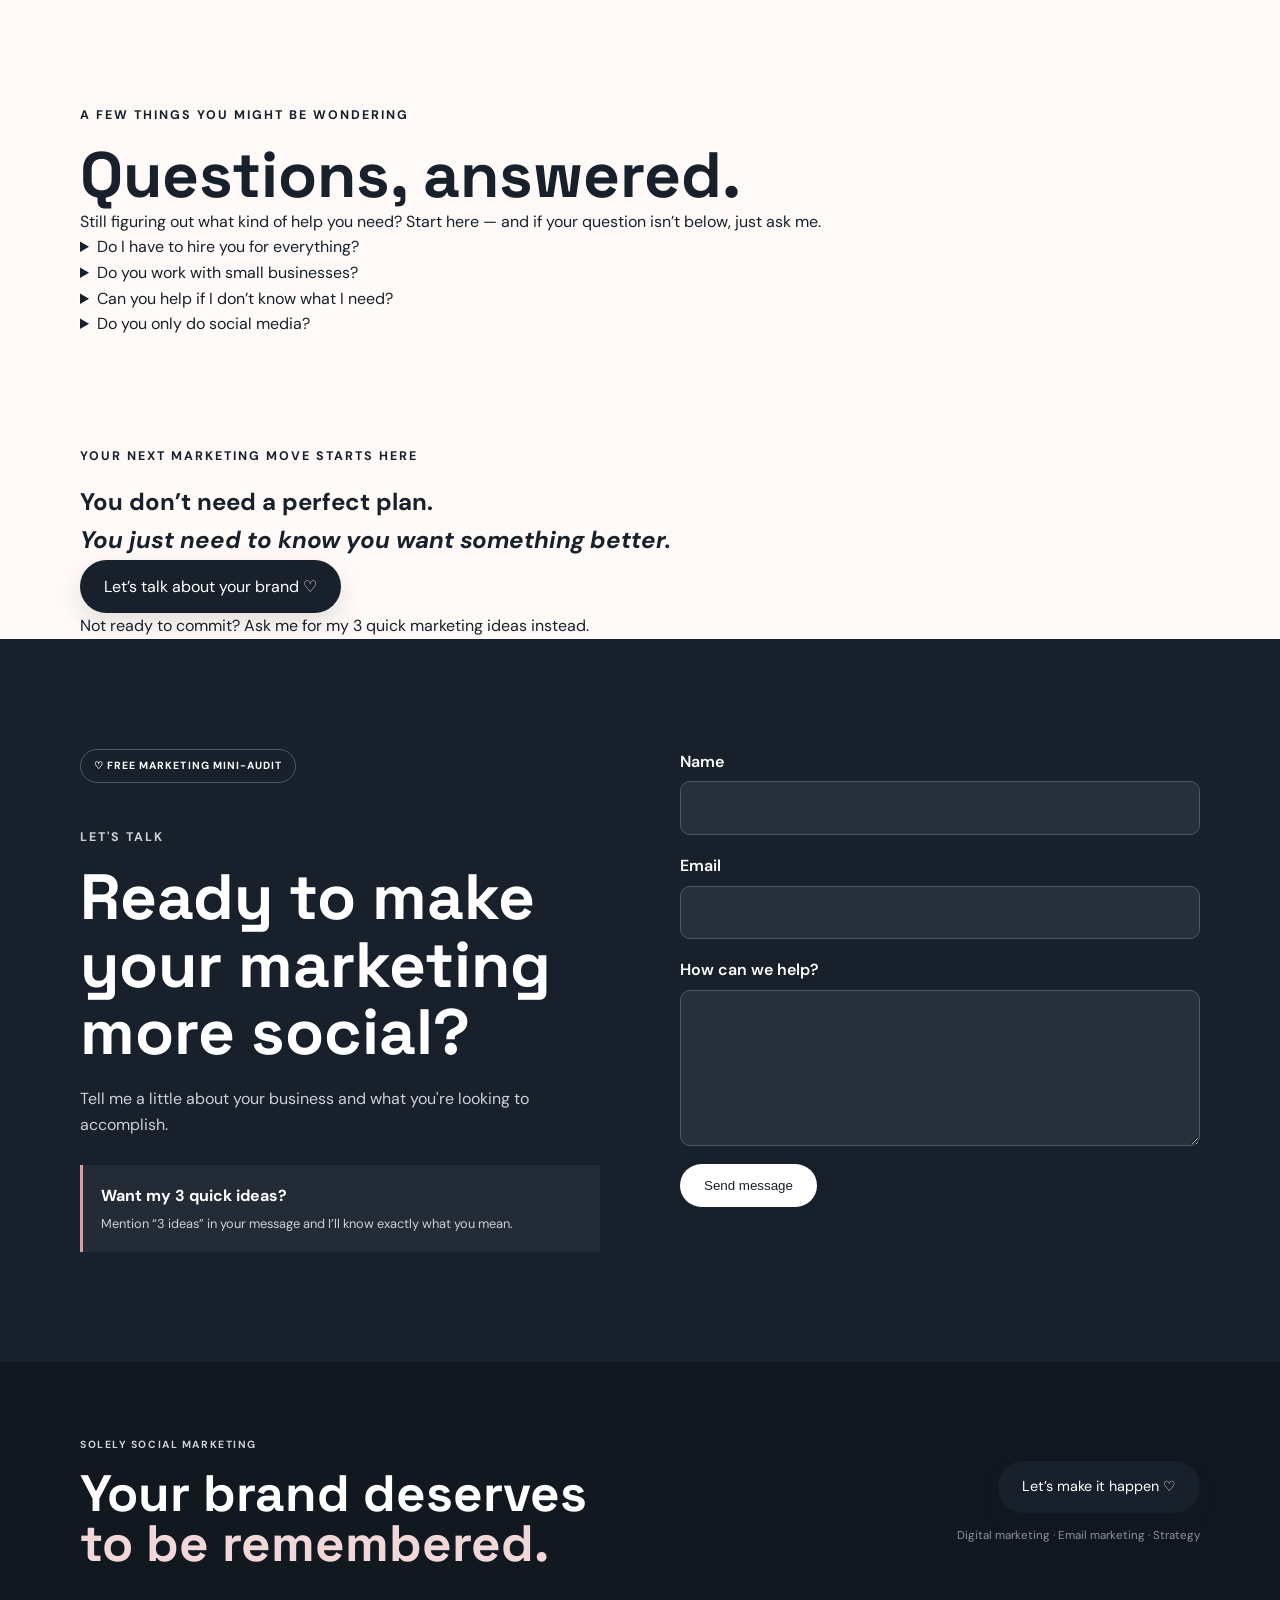
==== commit 80302201: "Add final trust, process, FAQ and CTA sections" ====
--- a/index.html
+++ b/index.html
@@ -46,6 +46,13 @@
       </div>
     </section>
 
+
+    <section class="why-solely">
+      <div class="container why-grid">
+        <div class="why-intro"><p class="eyebrow">WHY SOLELY SOCIAL?</p><h2>Marketing shouldn’t feel like another thing on your <em>to-do list.</em></h2><p>You already know your business. You know your customers. You know what makes you different. My job is to turn that into marketing that actually communicates it.</p></div>
+        <div class="why-points"><article><span>♡</span><div><h3>Personal, not cookie-cutter.</h3><p>Your brand gets its own voice, visuals, and point of view.</p></div></article><article><span>✦</span><div><h3>Strategic, not random.</h3><p>Every piece of content has a reason for being there and a next step in mind.</p></div></article><article><span>↗</span><div><h3>Pretty, but purposeful.</h3><p>Polished visuals matter — but they should always support the bigger marketing picture.</p></div></article></div>
+      </div>
+    </section>
     <section class="section featured-project">
       <div class="container">
         <div class="featured-top"><p class="eyebrow">FEATURED PROJECT · SAMPLE CONCEPT</p><span class="project-tag">BRAND + EMAIL + SOCIAL</span></div>
@@ -153,7 +160,13 @@
 
     <section class="section process"><div class="container"><div class="process-heading"><p class="eyebrow">HOW IT WORKS</p><h2>From “I need help” to a marketing plan you can actually use.</h2></div><div class="process-grid"><article><b>01</b><h3>Tell me what’s going on</h3><p>Share your business, audience, goals, and what you wish were working better.</p></article><article><b>02</b><h3>Find the right direction</h3><p>I identify the marketing pieces that make the most sense for your brand and priorities.</p></article><article><b>03</b><h3>Create with purpose</h3><p>Content, emails, and strategy are built to work together — not as random one-off posts.</p></article><article><b>04</b><h3>Keep improving</h3><p>Use what you learn to refine your messaging, content, and marketing over time.</p></article></div><a class="button process-button" href="#contact">Start with a conversation →</a></div></section>
 
+
+    <section class="section alt" id="next-steps"><div class="container next-steps"><div class="next-heading"><p class="eyebrow">WHAT HAPPENS AFTER YOU REACH OUT?</p><h2>Three little steps.<br><em>No complicated process.</em></h2></div><div class="next-grid"><article><b>01</b><span>♡</span><h3>Say hello.</h3><p>Tell me what’s going on with your business, your marketing, and what you wish were working better.</p></article><article><b>02</b><span>✦</span><h3>We figure it out.</h3><p>We’ll identify where you need the most support and what makes sense for your goals.</p></article><article><b>03</b><span>↗</span><h3>Make a plan.</h3><p>You’ll know what the next step looks like — without the confusing marketing jargon.</p></article></div><p class="next-note">No pressure. No awkward sales pitch. Just a conversation. ♡</p></div></section>
     <section id="about" class="section alt"><div class="container about-grid"><div><p class="eyebrow">A LITTLE ABOUT ME</p><h2>There’s a real person behind your marketing.</h2><div class="about-signature">♡ Solely Social Marketing</div></div><div class="about-copy"><p>I created Solely Social Marketing around a simple belief: your marketing should feel like <em>you</em> — thoughtful, creative, and genuinely connected to the people you want to reach.</p><p>I care about the details, the story behind a brand, and making sure every post, email, and strategy has a purpose. You won’t just get another marketing service — you’ll get someone who wants to understand your business and help you show up with confidence.</p><p>If you’re ready for marketing that feels personal instead of overwhelming, I’d love to create something that fits your brand.</p><a class="button dark-button" href="#contact">Let’s create together</a></div></div></section>
+
+    <section class="section faq-section"><div class="container faq-grid"><div><p class="eyebrow">A FEW THINGS YOU MIGHT BE WONDERING</p><h2>Questions, answered.</h2><p class="faq-intro">Still figuring out what kind of help you need? Start here — and if your question isn’t below, just ask me.</p></div><div class="faq-list"><details><summary>Do I have to hire you for everything?</summary><p>No. We can focus on the specific area where your business needs support, whether that’s social content, email marketing, strategy, or a combination.</p></details><details><summary>Do you work with small businesses?</summary><p>Yes. Solely Social is designed for growing businesses that want thoughtful, professional marketing without feeling like they need a giant agency.</p></details><details><summary>Can you help if I don’t know what I need?</summary><p>Absolutely. That’s what the first conversation is for. You can tell me what feels stuck, and we can figure out where to begin.</p></details><details><summary>Do you only do social media?</summary><p>No. Social media, email marketing, and digital strategy can work together as one connected marketing system.</p></details></div></div></section>
+
+    <section class="next-move"><div class="container next-move-inner"><div><p class="eyebrow">YOUR NEXT MARKETING MOVE STARTS HERE</p><h2>You don’t need a perfect plan.<br><em>You just need to know you want something better.</em></h2></div><div class="next-move-cta"><a class="button" href="#contact">Let’s talk about your brand ♡</a><p>Not ready to commit? Ask me for my 3 quick marketing ideas instead.</p></div></div></section>
     <section id="contact" class="section contact"><div class="container contact-grid"><div><div class="contact-badge">♡ FREE MARKETING MINI-AUDIT</div><p class="eyebrow">LET'S TALK</p><h2>Ready to make your marketing more social?</h2><p>Tell me a little about your business and what you're looking to accomplish.</p><div class="contact-free"><strong>Want my 3 quick ideas?</strong><span>Mention “3 ideas” in your message and I’ll know exactly what you mean.</span></div></div><div><form id="contact-form" action="https://formspree.io/f/mppwznll" method="POST"><input type="hidden" name="subject" value="New Solely Social Marketing website inquiry"><label>Name<input id="name" name="name" required></label><label>Email<input id="email" name="email" type="email" required></label><label>How can we help?<textarea id="message" name="message" rows="5" required></textarea></label><button class="button" type="submit">Send message</button></form><div id="form-success" role="status" aria-live="polite" hidden><h3>Thank you!</h3><p>We’ve received your message and we’ll be in touch soon.</p></div><div id="form-error" role="alert" hidden><p>Something went wrong while sending your message. Please try again.</p></div></div></div></section>
   </main>
   <footer><div class="container footer-main"><div><p class="footer-eyebrow">SOLELY SOCIAL MARKETING</p><h2>Your brand deserves<br><em>to be remembered.</em></h2></div><div class="footer-cta"><a class="button" href="#contact">Let’s make it happen ♡</a><p>Digital marketing · Email marketing · Strategy</p></div></div><div class="container footer-bottom"><p>© <span id="year"></span> Solely Social Marketing. All rights reserved.</p><a href="#top">Back to top ↑</a></div></footer>
--- a/styles.css
+++ b/styles.css
@@ -72,3 +72,30 @@
 /* BRAND CHECK-IN */
 .brand-checkin{background:#f3e5e0;position:relative;overflow:hidden}.brand-checkin:before{content:"✦";position:absolute;right:8%;top:34px;font-size:4rem;color:rgba(166,107,105,.14);transform:rotate(12deg)}.brand-checkin:after{content:"♡";position:absolute;left:4%;bottom:30px;font-size:3rem;color:rgba(166,107,105,.12)}.checkin-top{display:grid;grid-template-columns:1.15fr .85fr;gap:70px;align-items:end;margin-bottom:38px}.checkin-top h2{font-family:"Space Grotesk";font-size:clamp(2.3rem,4.5vw,4.3rem);line-height:.98;letter-spacing:-.045em}.checkin-top h2 em{font-style:normal;color:#a66b69}.checkin-top>p{color:#59636b;max-width:440px;margin-bottom:4px}.checkin-grid{display:grid;grid-template-columns:repeat(3,1fr);gap:14px}.checkin-grid article{background:#fffaf7;border:1px solid #e7d8d1;border-radius:22px;padding:25px;min-height:230px;position:relative;box-shadow:0 12px 28px rgba(23,32,43,.05)}.checkin-grid article>span{font-family:"Space Grotesk";font-size:.62rem;color:#a66b69;letter-spacing:.1em}.checkin-icon{width:42px;height:42px;border-radius:50%;background:#f1d7d7;display:grid;place-items:center;margin:18px 0 14px;font-size:1.1rem}.checkin-grid h3{font-family:"Space Grotesk";font-size:1.15rem;line-height:1.1}.checkin-grid p{font-size:.75rem;color:#68717a;margin-top:8px}.checkin-note{text-align:center;font-family:"Caveat",cursive;color:#8f6868;font-size:1.25rem;margin-top:28px}
 @media(max-width:800px){.checkin-top{grid-template-columns:1fr;gap:20px}.checkin-grid{grid-template-columns:1fr}.checkin-grid article{min-height:auto}.brand-checkin{padding-top:65px;padding-bottom:65px}}
+
+
+/* Glow-Up visual beside the headline */
+.glow-heading{grid-template-columns:1fr 1fr;gap:55px;align-items:center}
+.glow-copy>p:not(.eyebrow){color:#68727a;max-width:500px;margin-top:22px}
+.glow-visual{position:relative;transform:rotate(1.5deg);border-radius:30px;overflow:hidden;box-shadow:0 25px 55px rgba(23,32,43,.12);border:1px solid #eadbd5;background:#f8eee9}
+.glow-visual:after{content:"SAMPLE CONCEPT";position:absolute;right:16px;top:16px;padding:7px 10px;border-radius:999px;background:rgba(255,250,247,.88);font-size:.58rem;font-weight:700;letter-spacing:.1em;color:#8f6868}
+.glow-visual img{display:block;width:100%;height:auto}
+@media(max-width:950px){.glow-heading{grid-template-columns:1fr;gap:35px}.glow-visual{max-width:680px;width:100%;margin:0 auto;transform:none}}
+@media(max-width:520px){.glow-visual{border-radius:22px}.glow-copy>p:not(.eyebrow){font-size:.95rem}}
+
+
+/* Glow-Up visual fills the large open space beside the headline */
+.glow-up{overflow:hidden;padding-top:55px}
+.glow-heading{position:relative;min-height:540px;display:grid;grid-template-columns:1.05fr 1fr;gap:55px;align-items:start}
+.glow-copy{grid-column:2;grid-row:1;position:relative;z-index:2;padding-top:125px}
+.glow-copy h2{margin-top:10px}
+.glow-copy>p:not(.eyebrow){color:#68727a;max-width:500px;margin-top:22px}
+.glow-visual{grid-column:1;grid-row:1;position:relative;z-index:1;width:100%;max-width:560px;margin-top:-55px;transform:rotate(-2deg);border-radius:34px;overflow:hidden;box-shadow:0 25px 55px rgba(23,32,43,.12);border:1px solid #eadbd5;background:#f8eee9}
+.glow-visual:after{content:"SAMPLE CONCEPT";position:absolute;right:16px;top:16px;padding:7px 10px;border-radius:999px;background:rgba(255,250,247,.88);font-size:.58rem;font-weight:700;letter-spacing:.1em;color:#8f6868}
+.glow-visual img{width:100%;display:block}
+@media(max-width:950px){
+  .glow-up{padding-top:65px}
+  .glow-heading{min-height:0;grid-template-columns:1fr;gap:30px}
+  .glow-copy{grid-column:1;grid-row:1;padding-top:0}
+  .glow-visual{grid-column:1;grid-row:2;width:100%;margin:0 auto;transform:none;max-width:700px}
+}
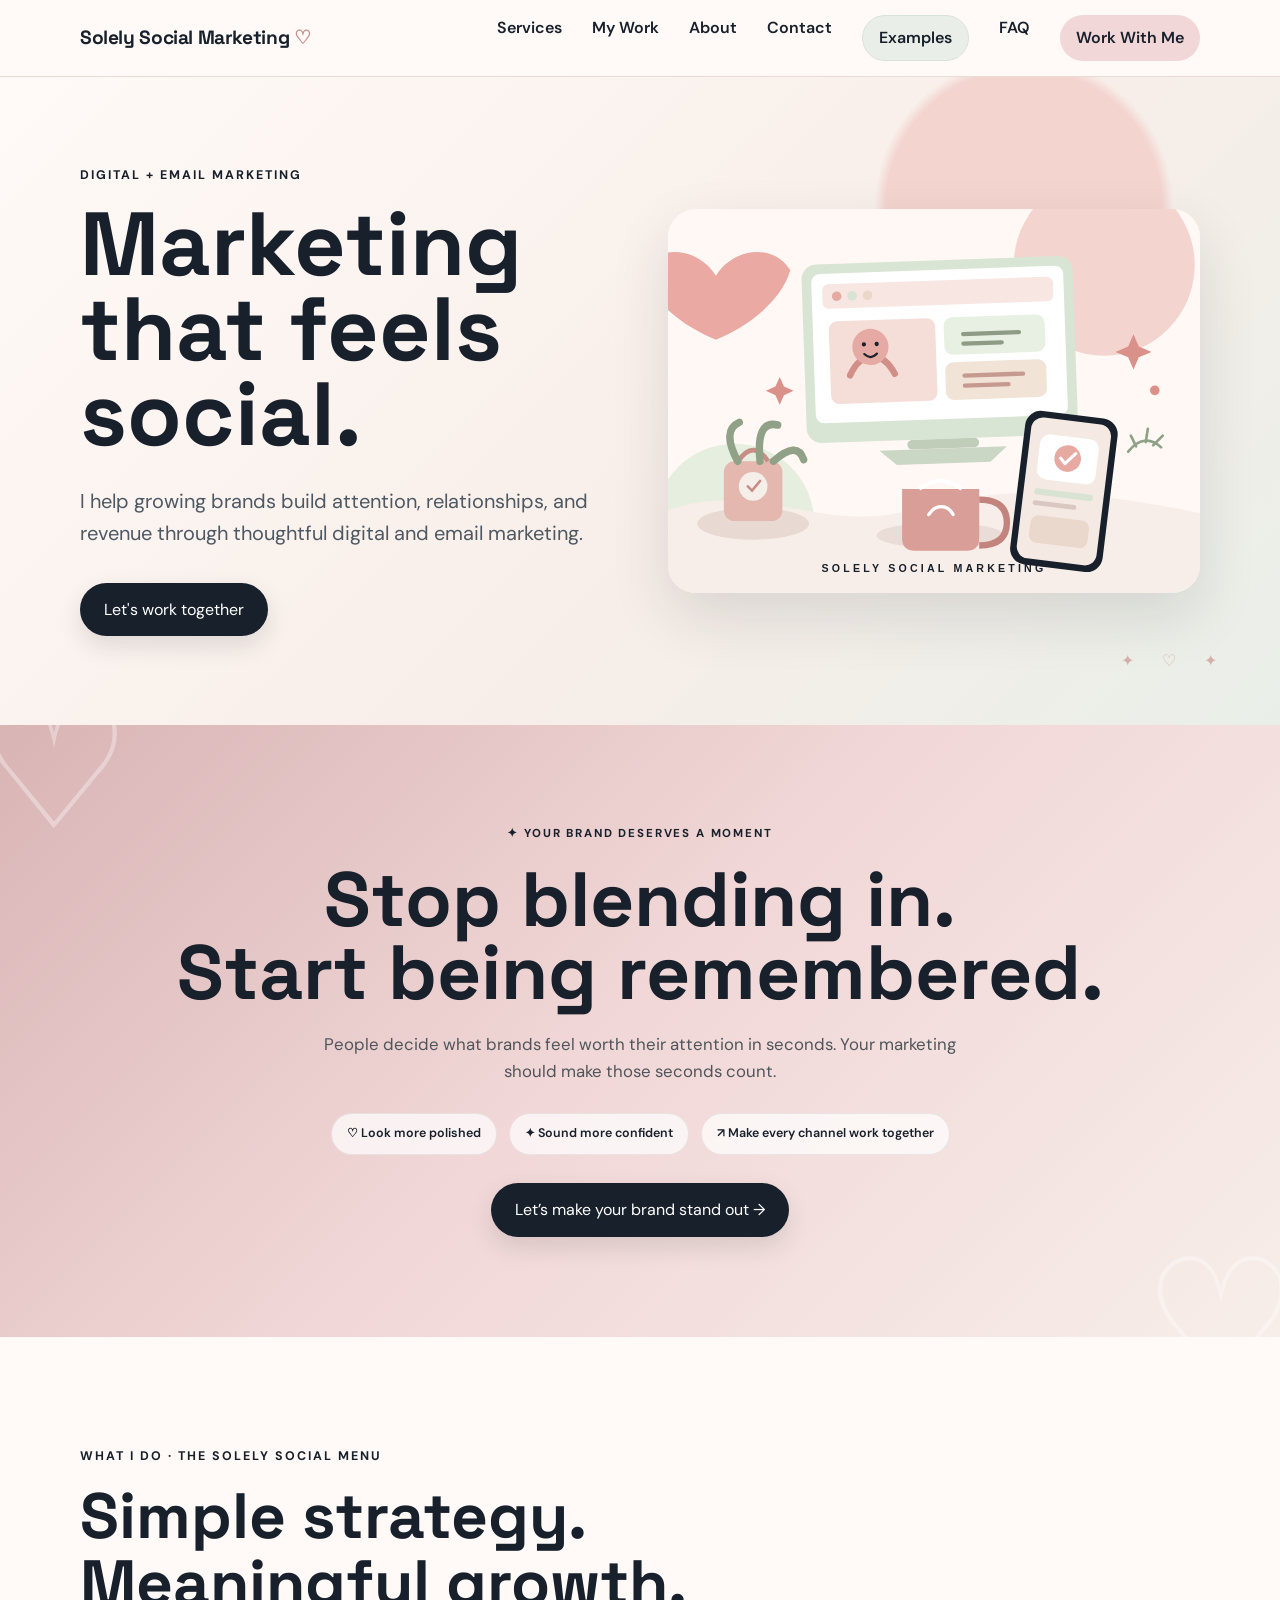
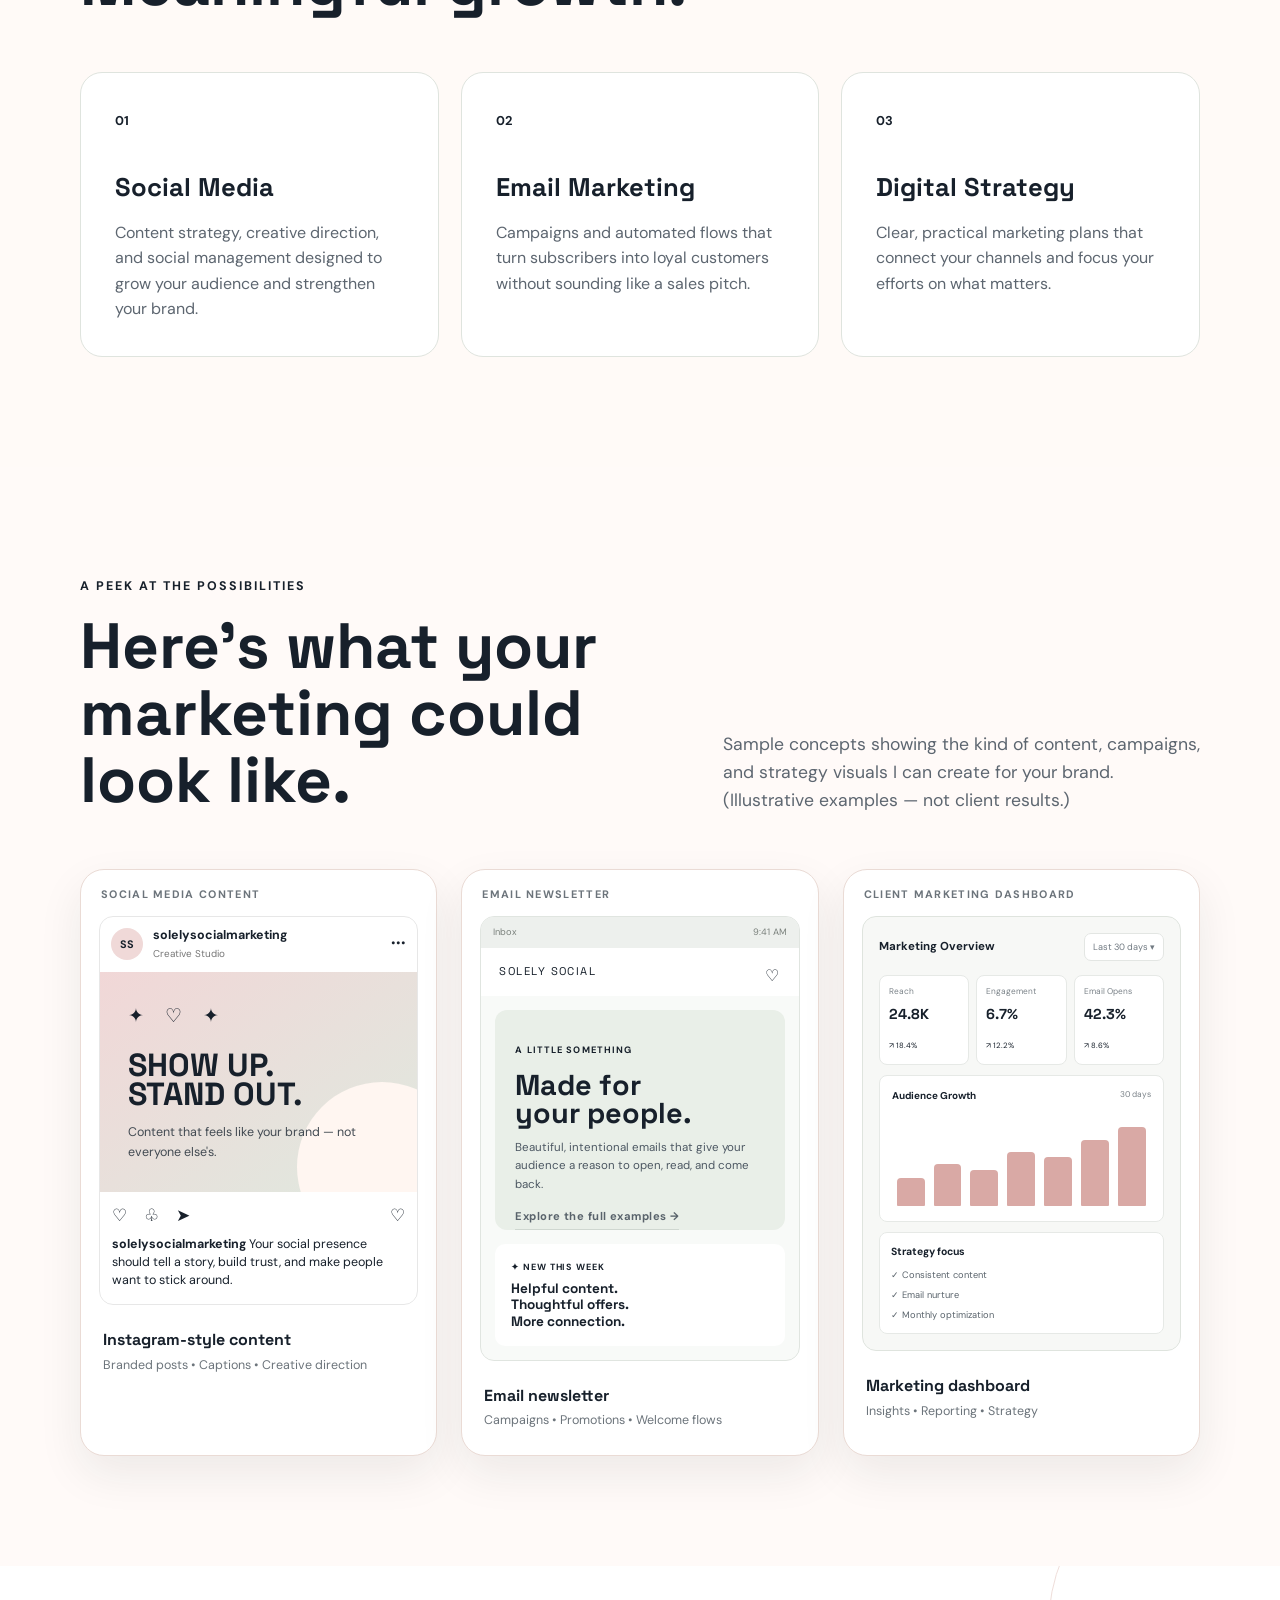
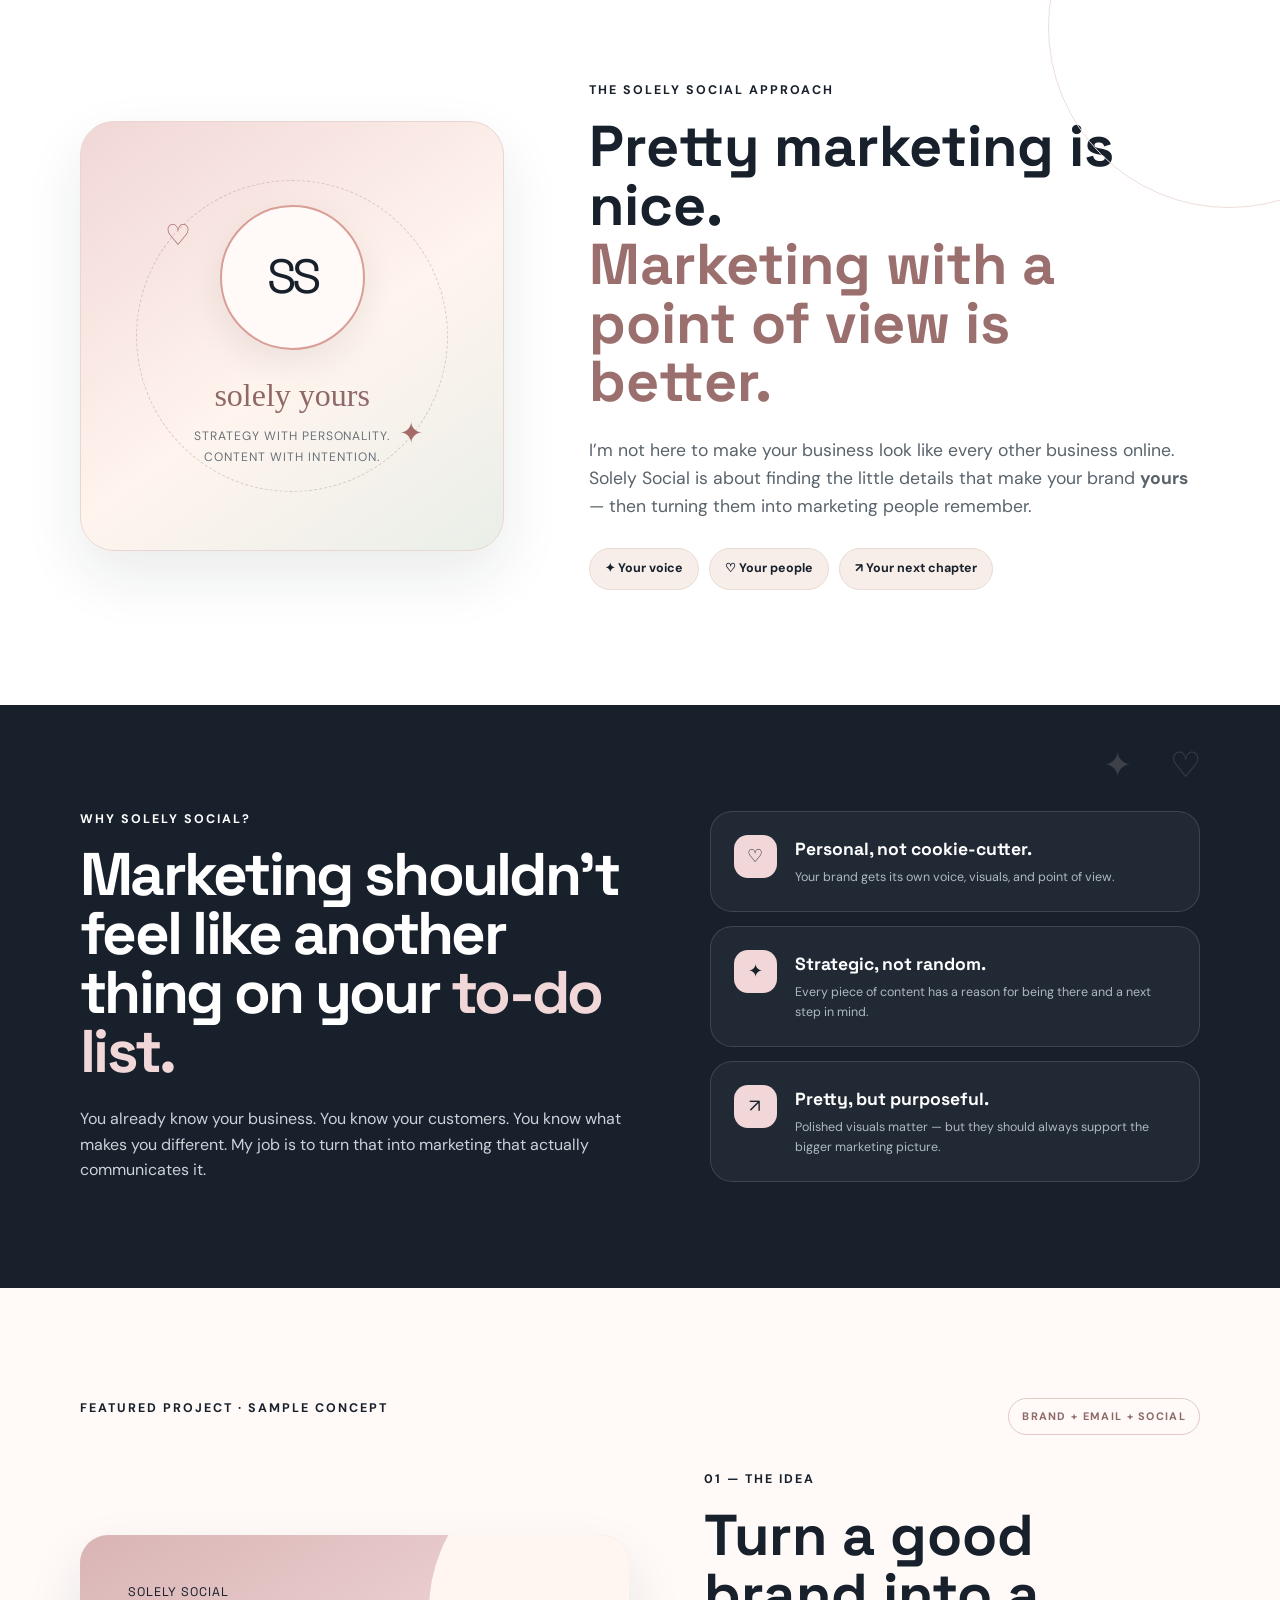
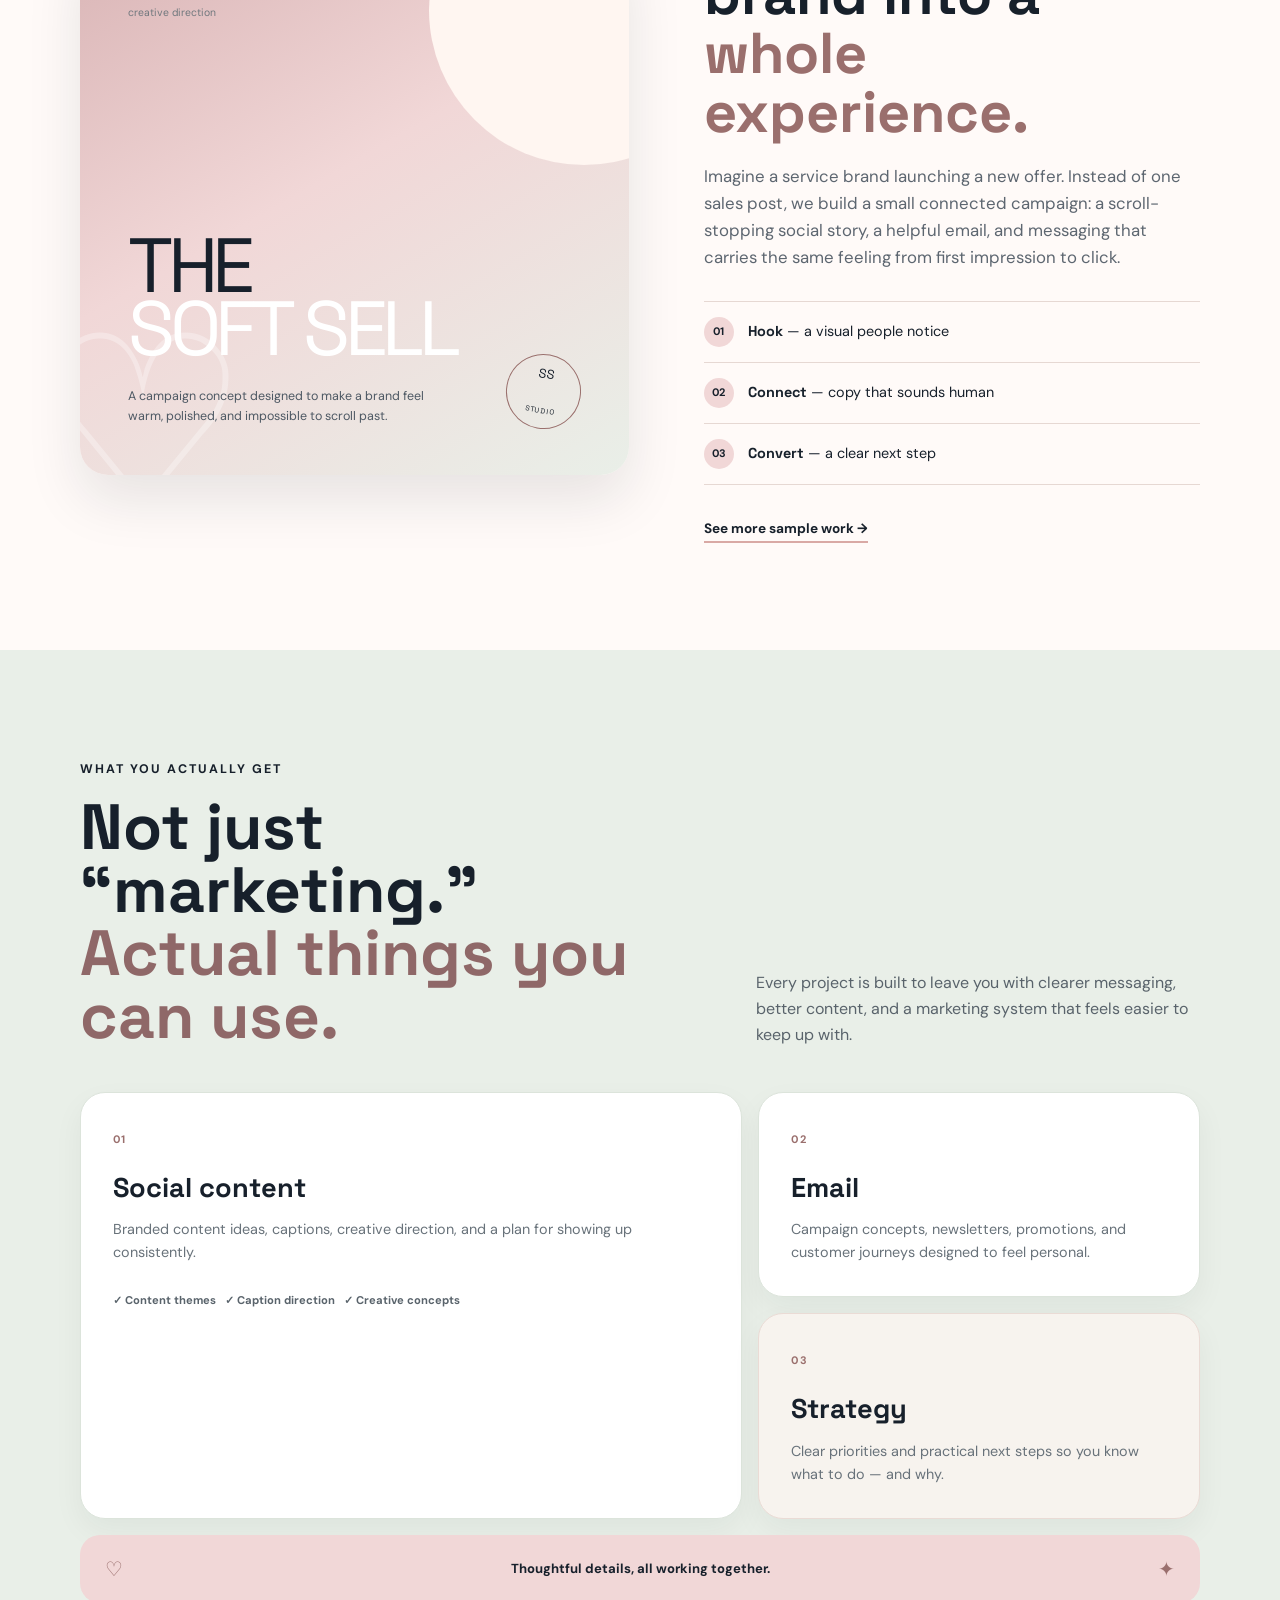
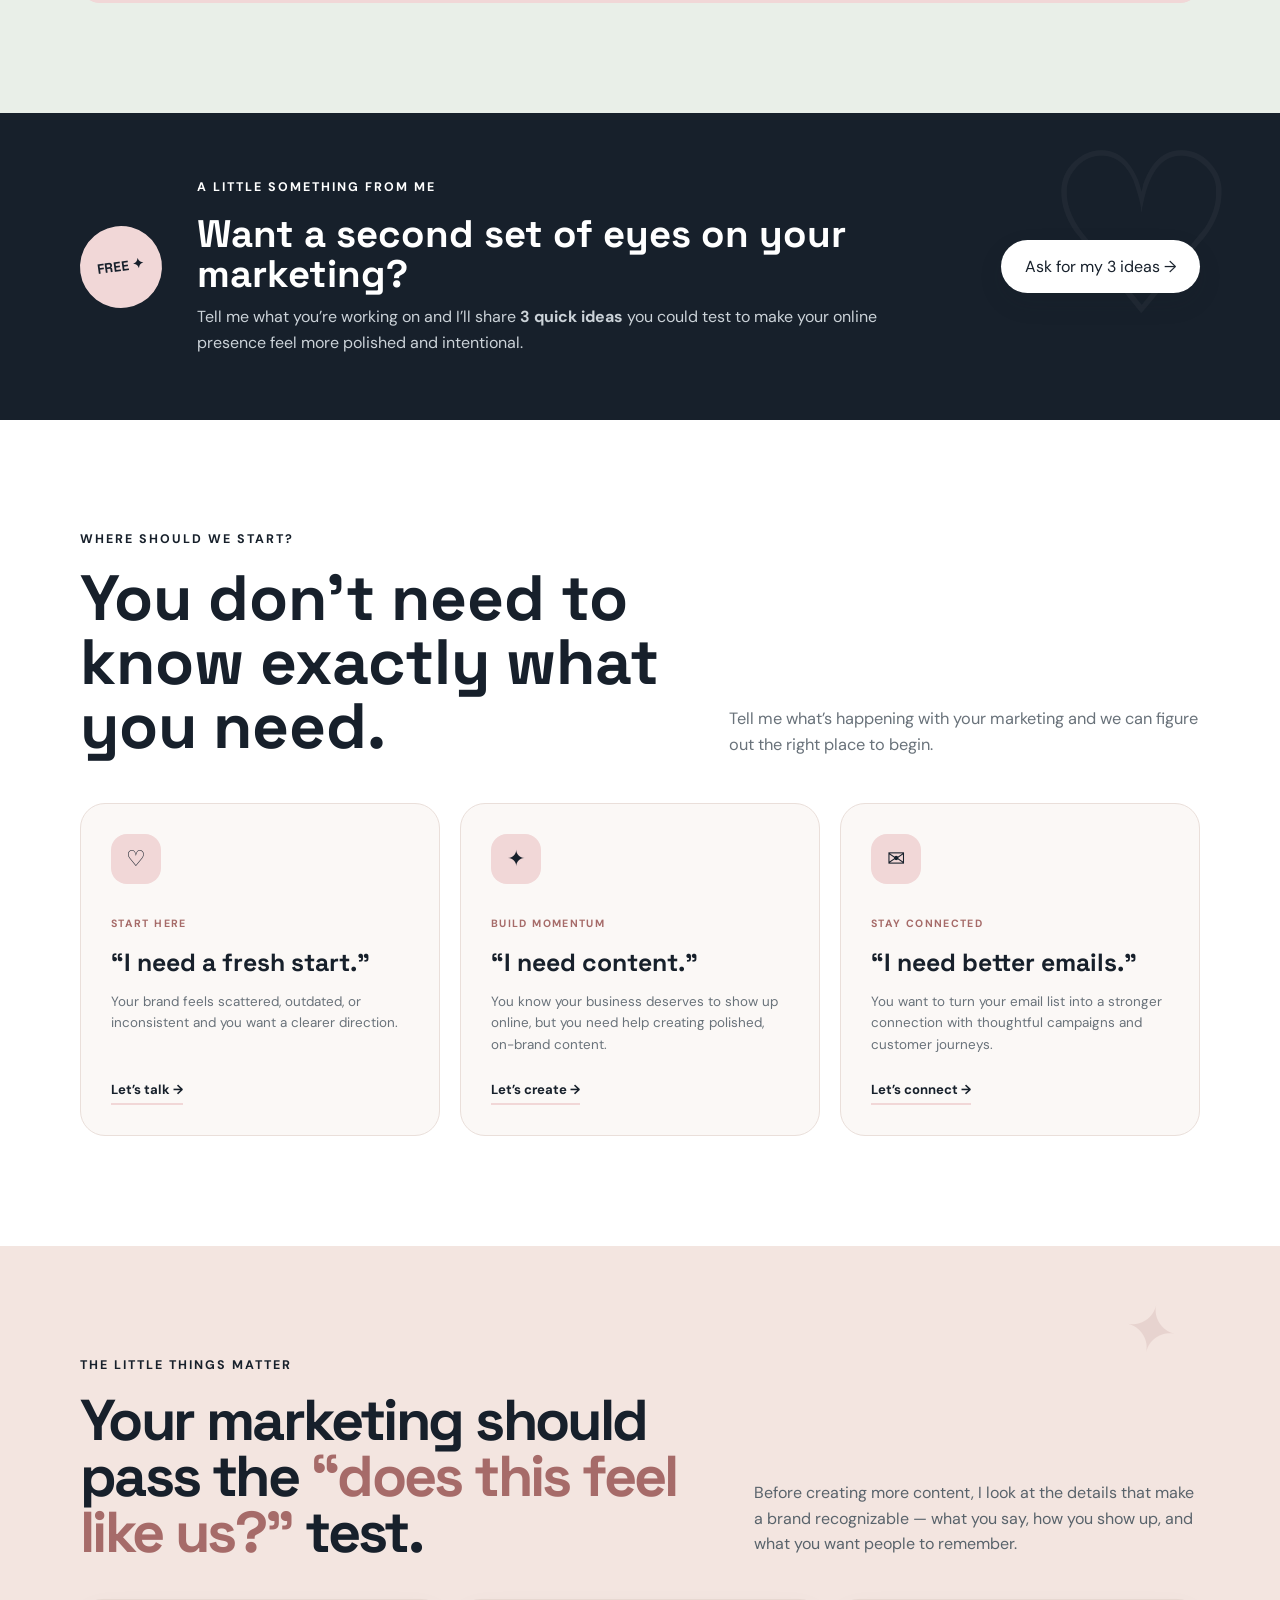
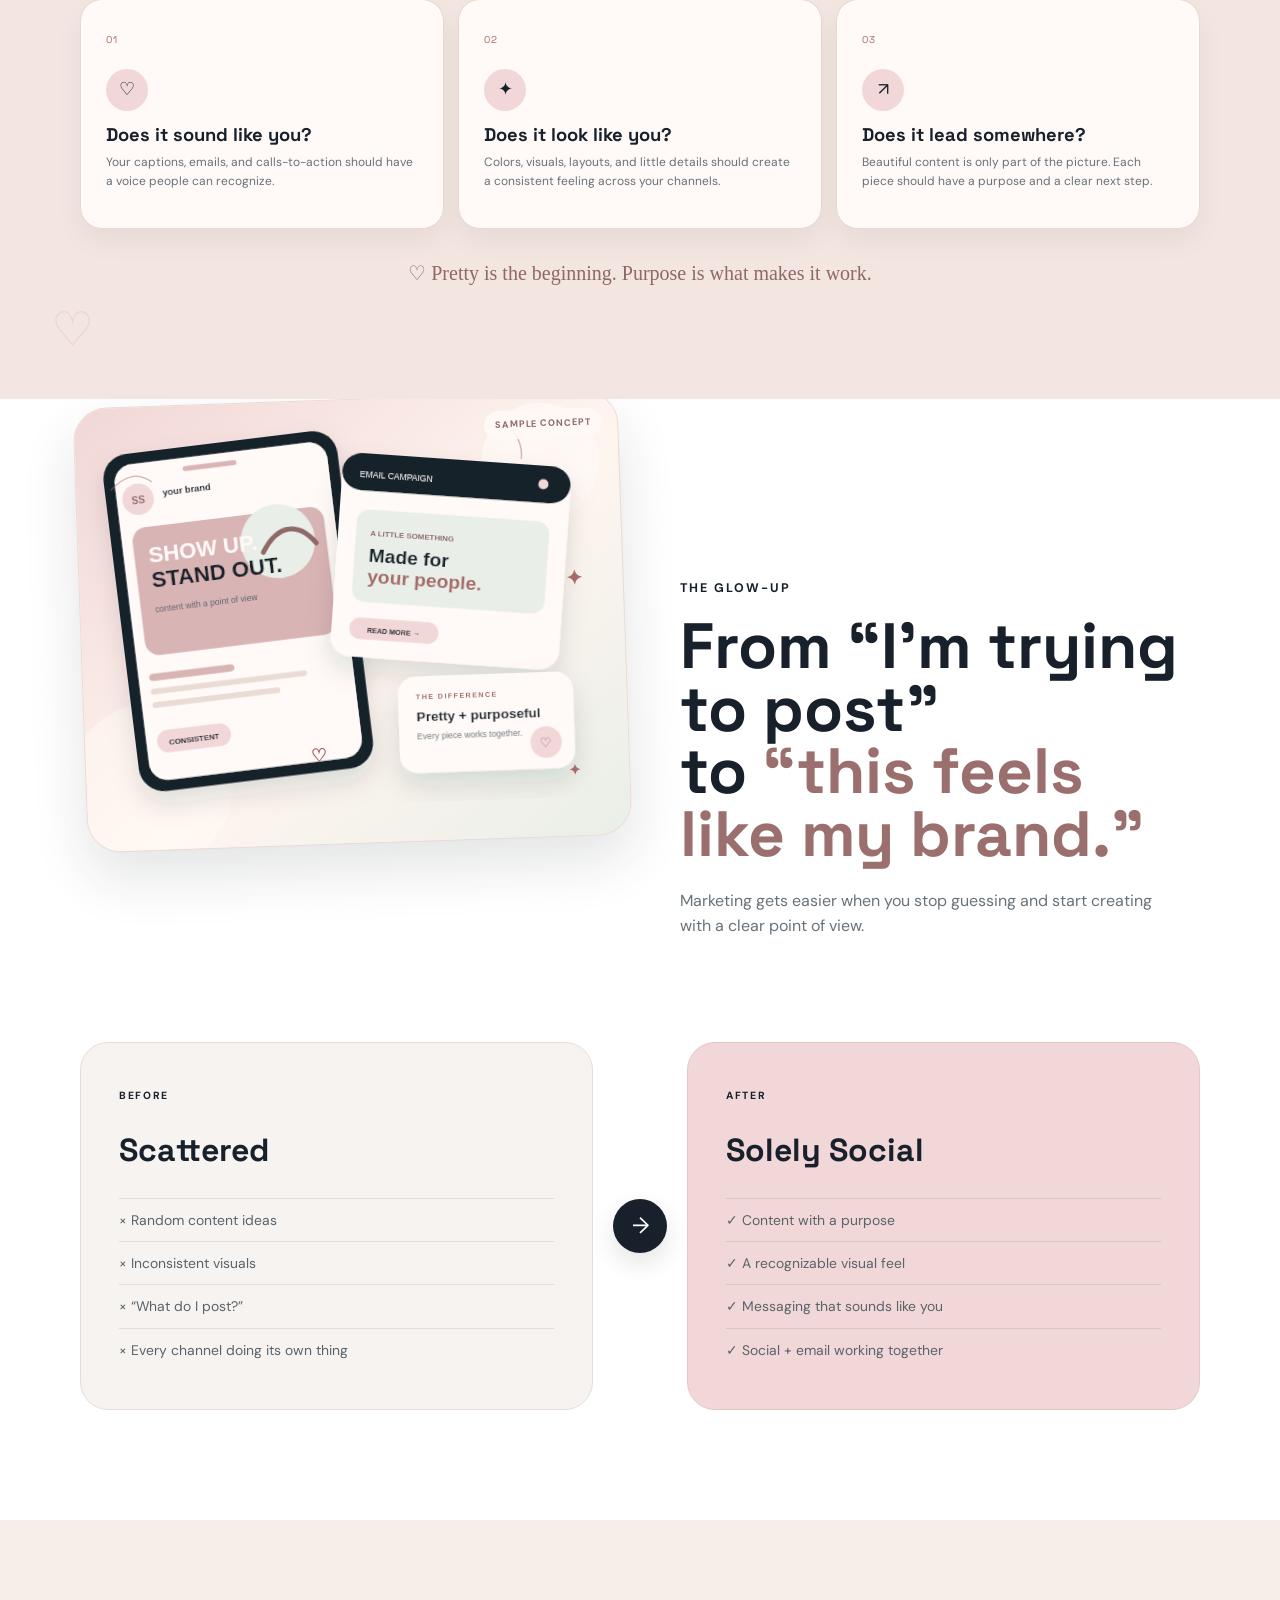
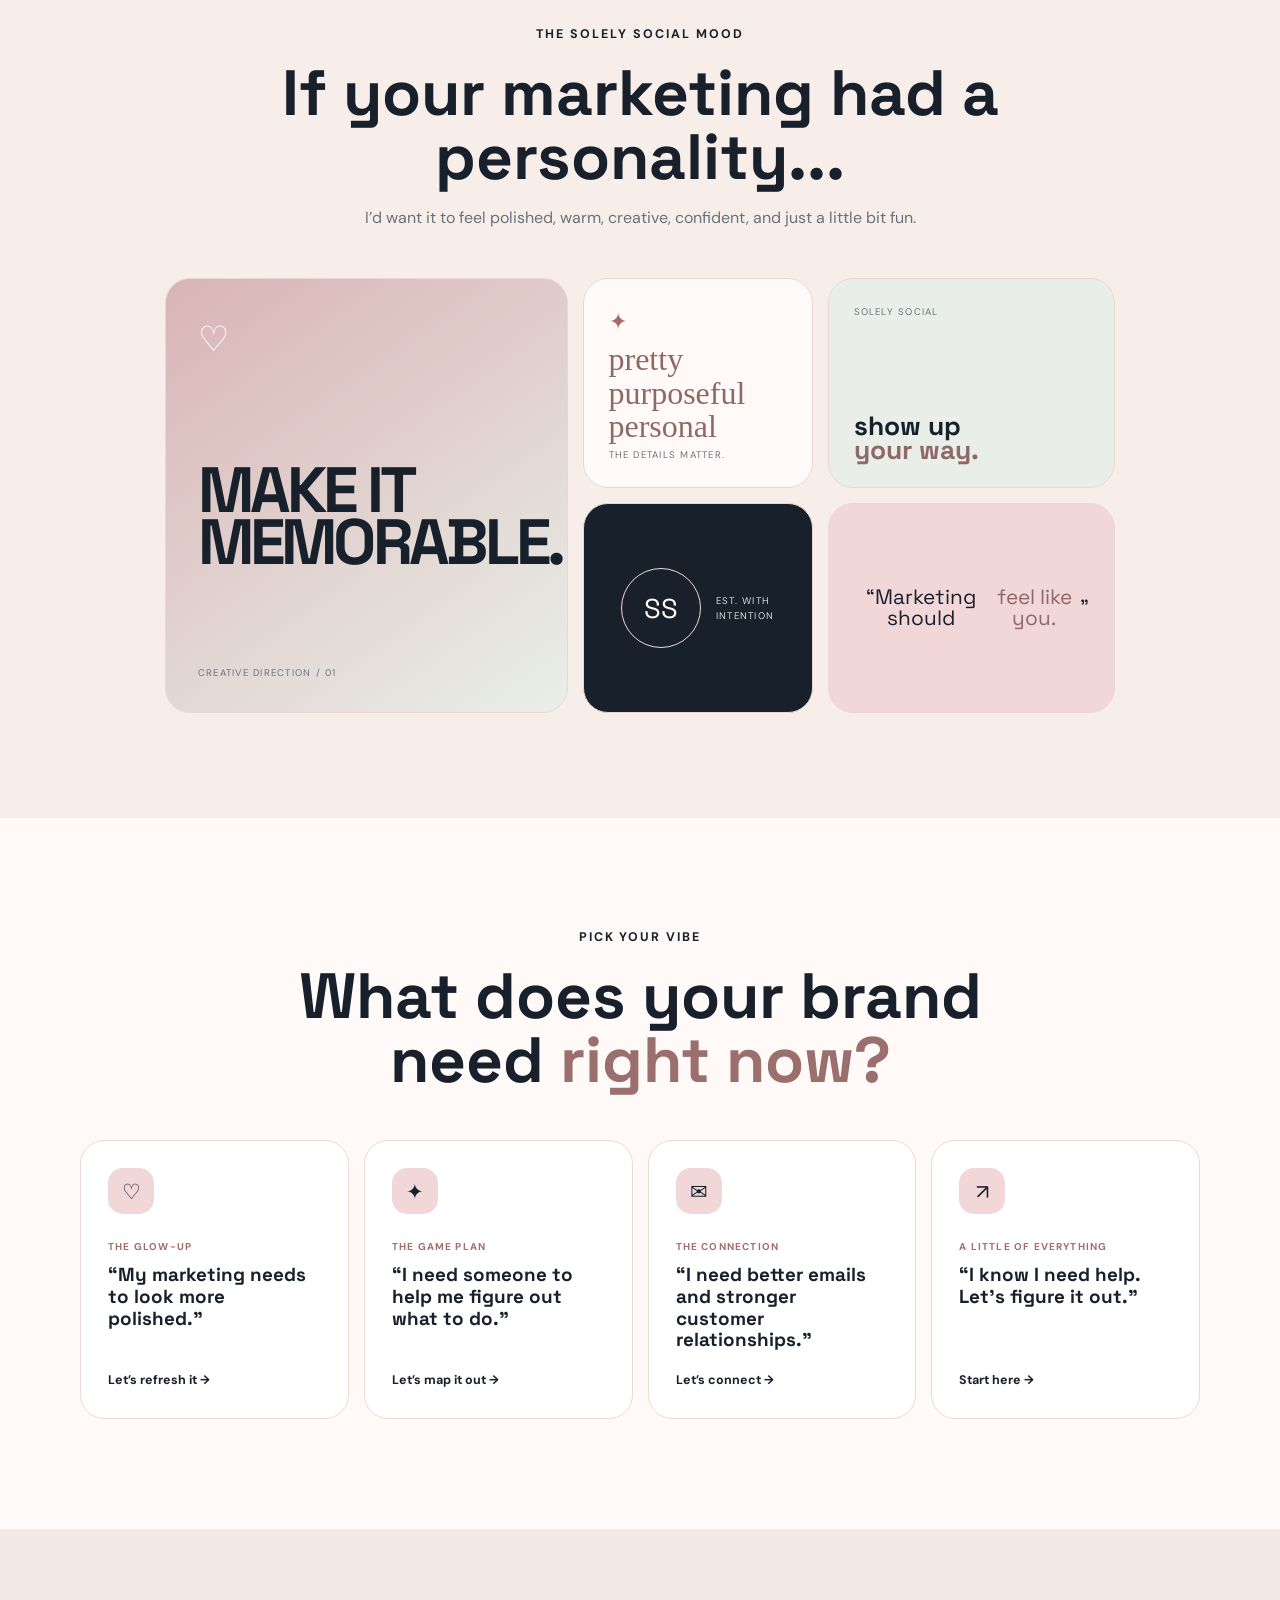
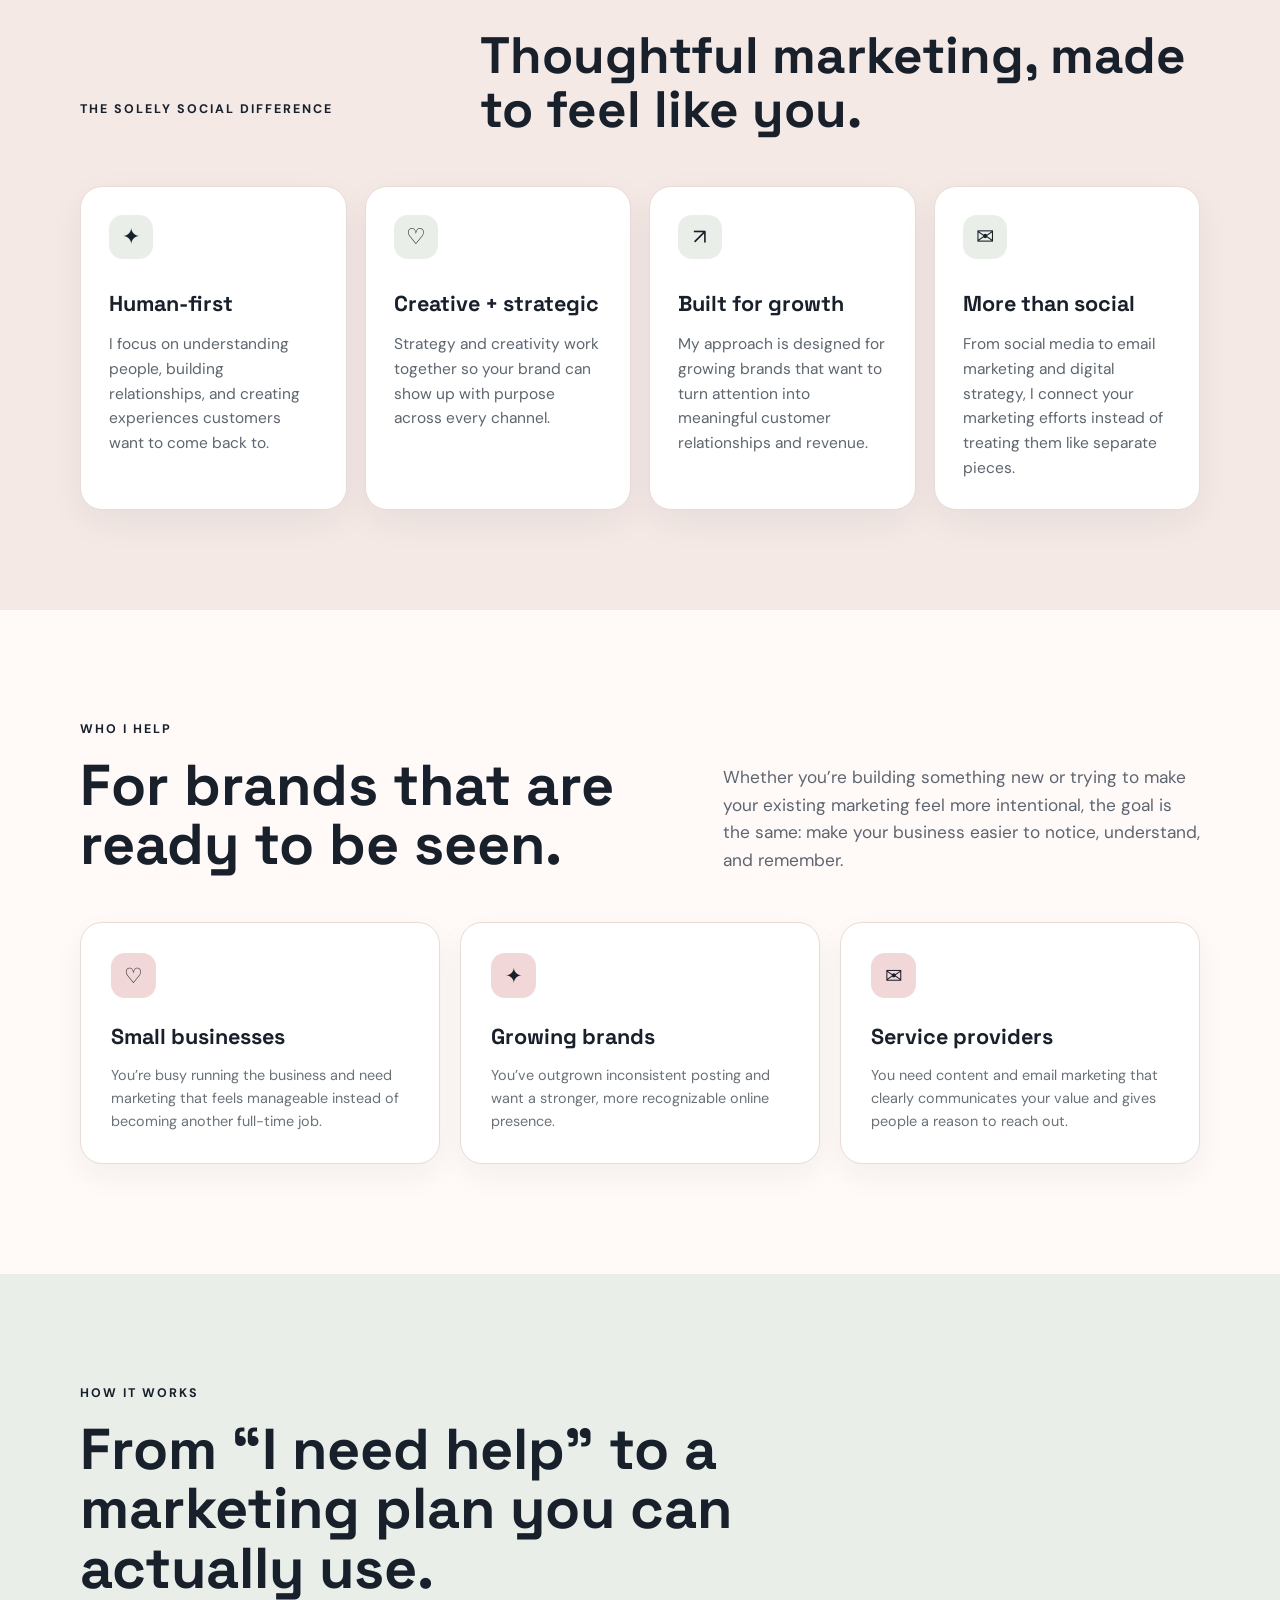
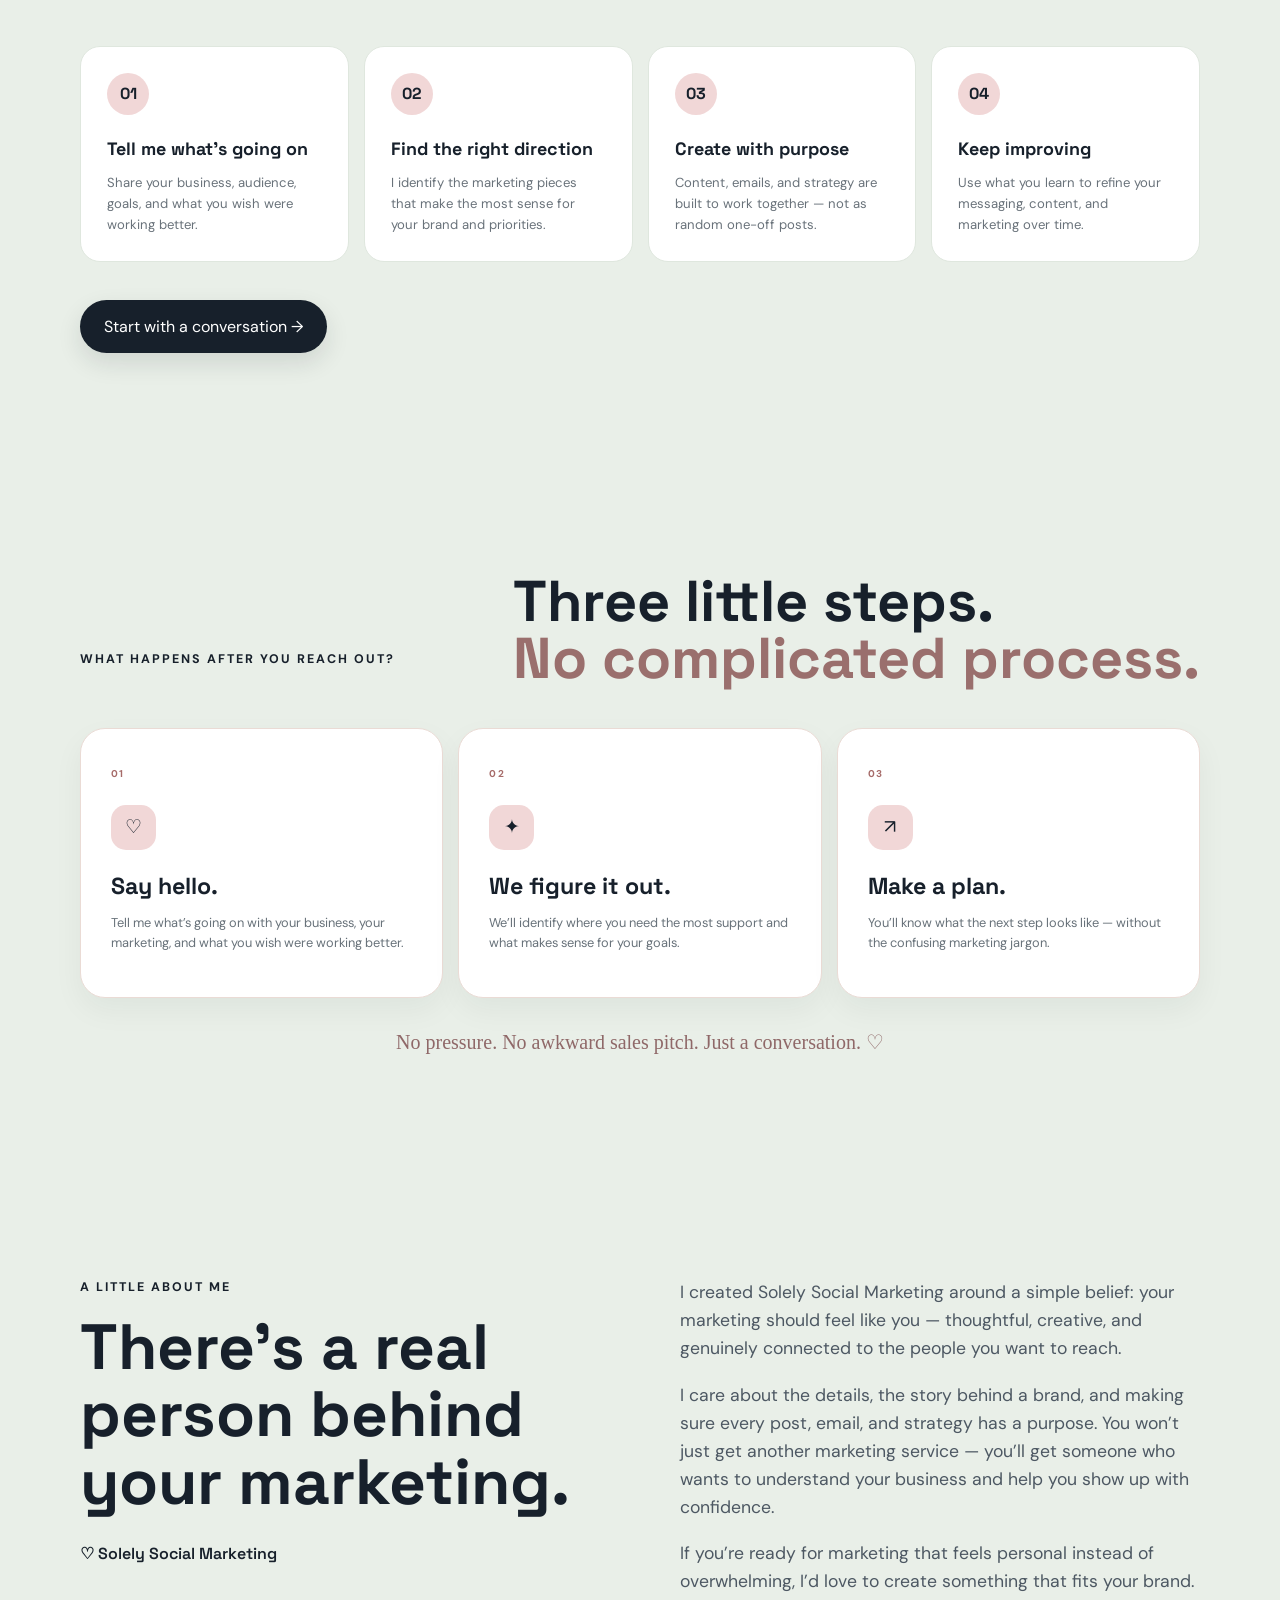
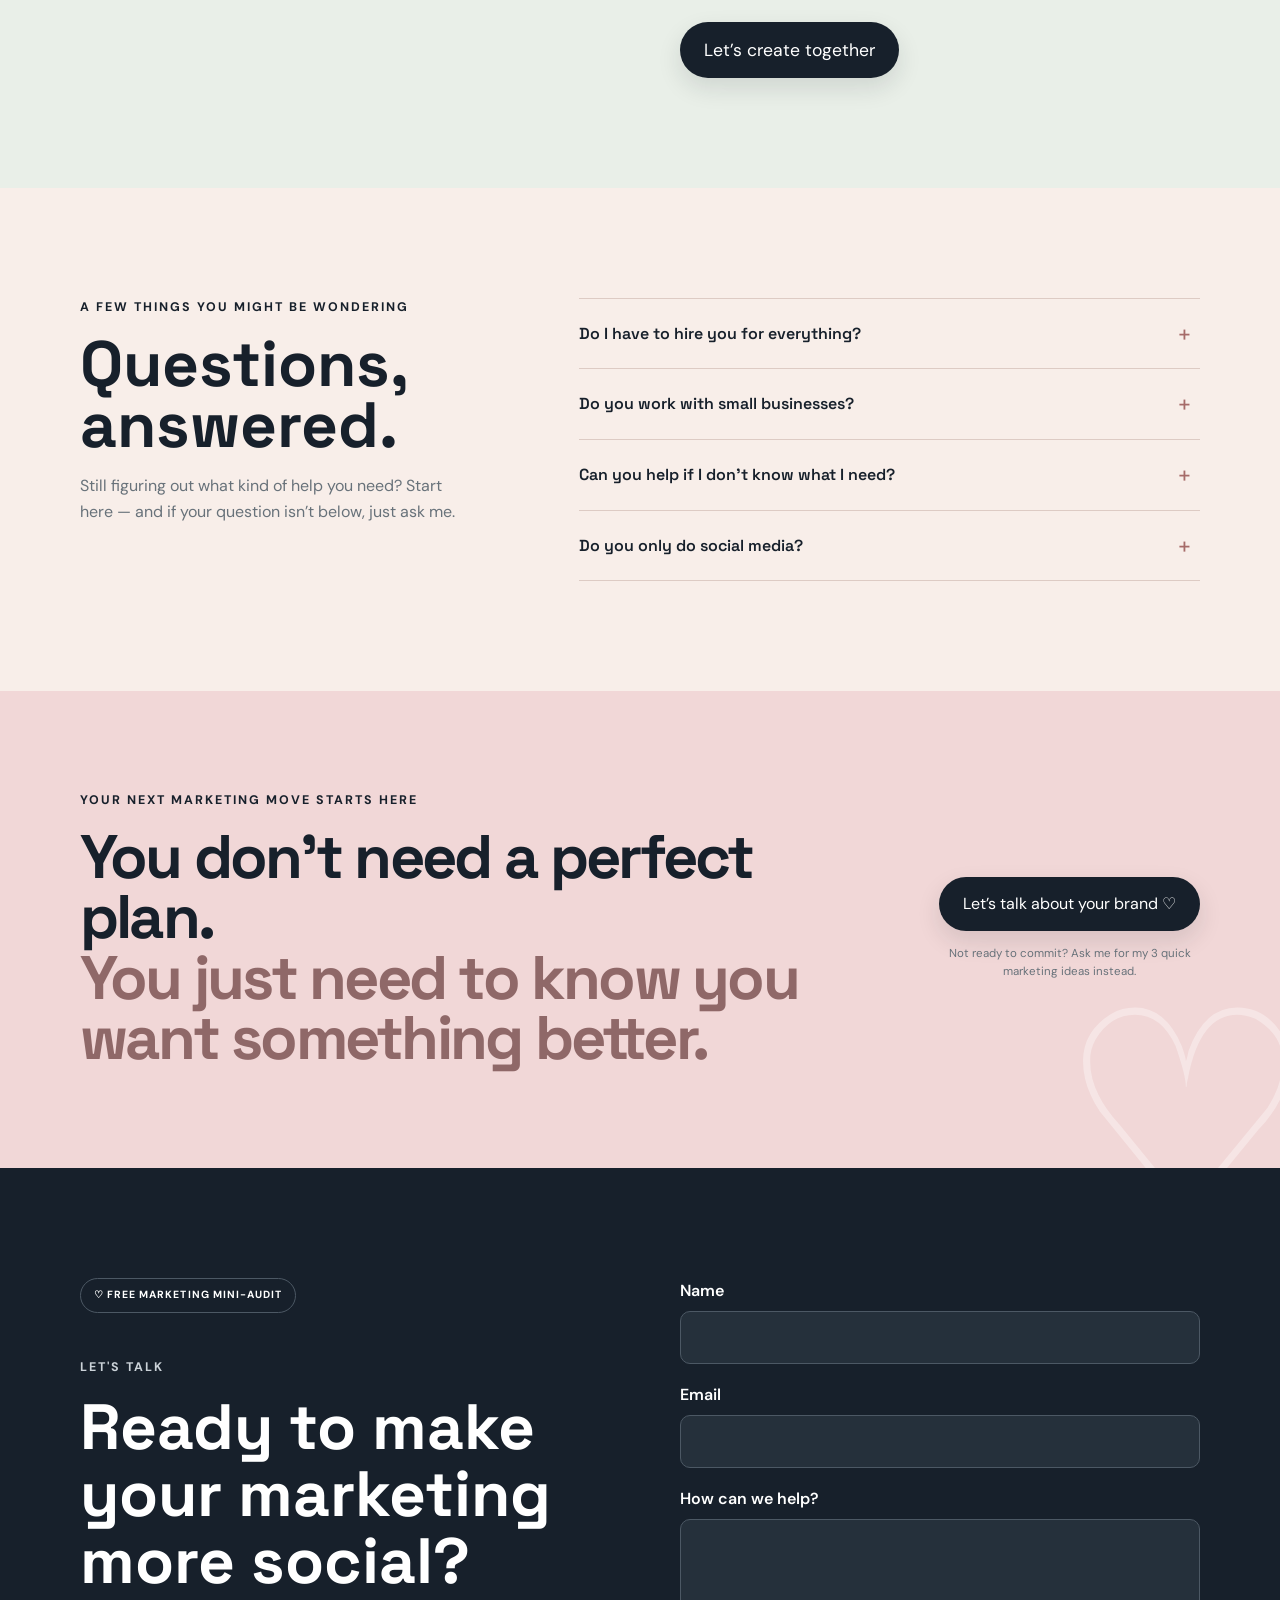
==== commit 962a8945: "Add FAQ link to main navigation and footer" ====
--- a/index.html
+++ b/index.html
@@ -15,7 +15,7 @@
     <nav class="nav container">
       <a class="logo" href="#top">Solely Social Marketing</a>
       <button class="menu-toggle" aria-label="Toggle menu">☰</button>
-      <div class="nav-links"><a href="#services">Services</a><a href="#work">My Work</a><a href="#about">About</a><a href="#contact">Contact</a><a class="nav-examples" href="portfolio.html">Examples</a><a class="nav-workwith" href="work-with-me.html">Work With Me</a></div>
+      <div class="nav-links"><a href="#services">Services</a><a href="#work">My Work</a><a href="#about">About</a><a href="#contact">Contact</a><a class="nav-examples" href="portfolio.html">Examples</a><a class="nav-faq" href="faq.html">FAQ</a><a class="nav-workwith" href="work-with-me.html">Work With Me</a></div>
     </nav>
   </header>
   <main id="top">
@@ -169,7 +169,7 @@
     <section class="next-move"><div class="container next-move-inner"><div><p class="eyebrow">YOUR NEXT MARKETING MOVE STARTS HERE</p><h2>You don’t need a perfect plan.<br><em>You just need to know you want something better.</em></h2></div><div class="next-move-cta"><a class="button" href="#contact">Let’s talk about your brand ♡</a><p>Not ready to commit? Ask me for my 3 quick marketing ideas instead.</p></div></div></section>
     <section id="contact" class="section contact"><div class="container contact-grid"><div><div class="contact-badge">♡ FREE MARKETING MINI-AUDIT</div><p class="eyebrow">LET'S TALK</p><h2>Ready to make your marketing more social?</h2><p>Tell me a little about your business and what you're looking to accomplish.</p><div class="contact-free"><strong>Want my 3 quick ideas?</strong><span>Mention “3 ideas” in your message and I’ll know exactly what you mean.</span></div></div><div><form id="contact-form" action="https://formspree.io/f/mppwznll" method="POST"><input type="hidden" name="subject" value="New Solely Social Marketing website inquiry"><label>Name<input id="name" name="name" required></label><label>Email<input id="email" name="email" type="email" required></label><label>How can we help?<textarea id="message" name="message" rows="5" required></textarea></label><button class="button" type="submit">Send message</button></form><div id="form-success" role="status" aria-live="polite" hidden><h3>Thank you!</h3><p>We’ve received your message and we’ll be in touch soon.</p></div><div id="form-error" role="alert" hidden><p>Something went wrong while sending your message. Please try again.</p></div></div></div></section>
   </main>
-  <footer><div class="container footer-main"><div><p class="footer-eyebrow">SOLELY SOCIAL MARKETING</p><h2>Your brand deserves<br><em>to be remembered.</em></h2></div><div class="footer-cta"><a class="button" href="#contact">Let’s make it happen ♡</a><p>Digital marketing · Email marketing · Strategy</p></div></div><div class="container footer-bottom"><p>© <span id="year"></span> Solely Social Marketing. All rights reserved.</p><a href="#top">Back to top ↑</a></div></footer>
+  <footer><div class="container footer-main"><div><p class="footer-eyebrow">SOLELY SOCIAL MARKETING</p><h2>Your brand deserves<br><em>to be remembered.</em></h2></div><div class="footer-cta"><a class="button" href="#contact">Let’s make it happen ♡</a><p>Digital marketing · Email marketing · Strategy</p></div></div><div class="container footer-bottom"><p>© <span id="year"></span> Solely Social Marketing. All rights reserved.</p><span><a href="faq.html">FAQ</a> · <a href="#top">Back to top ↑</a></span></div></footer>
   <script src="script.js"></script>
 </body>
 </html>
--- a/styles.css
+++ b/styles.css
@@ -99,3 +99,12 @@
   .glow-copy{grid-column:1;grid-row:1;padding-top:0}
   .glow-visual{grid-column:1;grid-row:2;width:100%;margin:0 auto;transform:none;max-width:700px}
 }
+
+
+/* Final trust + conversion details */
+.why-solely{padding:105px 0;background:#17202b;color:#fff;position:relative;overflow:hidden}.why-solely:before{content:"✦  ♡";position:absolute;right:5%;top:32px;color:rgba(241,215,215,.18);font-size:2.2rem;letter-spacing:15px}.why-grid{display:grid;grid-template-columns:1fr .9fr;gap:85px;align-items:center}.why-intro h2{font-family:"Space Grotesk";font-size:clamp(2.5rem,4.7vw,4.5rem);line-height:.98;letter-spacing:-.045em;margin:12px 0 24px}.why-intro h2 em{font-style:normal;color:#f1d7d7}.why-intro>p:not(.eyebrow){color:#cbd2d8;max-width:650px;font-size:1rem}.why-points{display:grid;gap:14px}.why-points article{display:flex;gap:18px;align-items:flex-start;padding:23px;border:1px solid rgba(255,255,255,.13);border-radius:22px;background:rgba(255,255,255,.045);transition:transform .2s ease,background .2s ease}.why-points article:hover{transform:translateX(5px);background:rgba(255,255,255,.075)}.why-points article>span{width:43px;height:43px;flex:0 0 43px;border-radius:14px;background:#f1d7d7;color:#17202b;display:grid;place-items:center;font-size:1.15rem}.why-points h3{font-family:"Space Grotesk";font-size:1.1rem;margin-bottom:5px}.why-points p{font-size:.78rem;color:#aeb8c0}
+.next-steps{position:relative}.next-heading{display:flex;justify-content:space-between;gap:50px;align-items:end;margin-bottom:42px}.next-heading h2{font-family:"Space Grotesk";font-size:clamp(2.4rem,4.5vw,4.2rem);line-height:.98}.next-heading h2 em{font-style:normal;color:#9a6f6d}.next-grid{display:grid;grid-template-columns:repeat(3,1fr);gap:15px}.next-grid article{background:#fff;border:1px solid #eadbd5;border-radius:25px;padding:30px;min-height:270px;position:relative;box-shadow:0 12px 30px rgba(23,32,43,.05);transition:transform .2s ease,box-shadow .2s ease}.next-grid article:hover{transform:translateY(-5px);box-shadow:0 20px 40px rgba(23,32,43,.09)}.next-grid article>b{font-size:.62rem;letter-spacing:.13em;color:#a66b69}.next-grid article>span{display:block;width:45px;height:45px;border-radius:15px;background:#f1d7d7;display:grid;place-items:center;margin:20px 0 18px;font-size:1.2rem}.next-grid h3{font-family:"Space Grotesk";font-size:1.45rem;margin-bottom:8px}.next-grid p{font-size:.8rem;color:#68727a}.next-note{text-align:center;margin-top:28px;color:#8f6868;font-family:"Caveat",cursive;font-size:1.25rem}
+.faq-section{background:#f8eee9}.faq-grid{display:grid;grid-template-columns:.8fr 1.2fr;gap:85px;align-items:start}.faq-grid h2{font-family:"Space Grotesk";font-size:clamp(2.7rem,5vw,4.5rem);line-height:.95;margin:12px 0 18px}.faq-intro{color:#68727a;max-width:390px}.faq-list{border-top:1px solid #ddcbc4}.faq-list details{border-bottom:1px solid #ddcbc4}.faq-list summary{list-style:none;cursor:pointer;padding:22px 45px 22px 0;font-family:"Space Grotesk";font-size:1rem;font-weight:600;position:relative}.faq-list summary::-webkit-details-marker{display:none}.faq-list summary:after{content:"+";position:absolute;right:8px;top:17px;font-size:1.5rem;color:#a66b69;font-weight:400;transition:transform .2s ease}.faq-list details[open] summary:after{transform:rotate(45deg)}.faq-list details p{color:#68727a;font-size:.84rem;line-height:1.65;max-width:700px;padding:0 35px 22px 0}
+.next-move{padding:100px 0;background:#f1d7d7;position:relative;overflow:hidden}.next-move:after{content:"♡";position:absolute;right:-35px;bottom:-95px;font-size:18rem;line-height:1;color:rgba(255,255,255,.35)}.next-move-inner{display:grid;grid-template-columns:1fr auto;gap:60px;align-items:center;position:relative;z-index:1}.next-move h2{font-family:"Space Grotesk";font-size:clamp(2.5rem,4.8vw,4.5rem);line-height:.98;letter-spacing:-.045em;margin-top:12px}.next-move h2 em{font-style:normal;color:#8f6868}.next-move-cta{text-align:center}.next-move-cta .button{background:#17202b;color:#fff;white-space:nowrap}.next-move-cta p{max-width:250px;margin:14px auto 0;color:#68727a;font-size:.72rem}
+@media(max-width:900px){.why-grid,.faq-grid{grid-template-columns:1fr;gap:45px}.next-heading{display:block}.next-heading>div{max-width:700px}.next-grid{grid-template-columns:1fr 1fr}.next-move-inner{grid-template-columns:1fr;gap:30px}.next-move-cta{text-align:left}.next-move-cta p{margin-left:0;text-align:left}}
+@media(max-width:600px){.why-solely{padding:75px 0}.why-points article{padding:18px}.next-grid{grid-template-columns:1fr}.faq-section{padding-top:75px;padding-bottom:75px}.next-move{padding:75px 0}.next-move h2{font-size:2.45rem}.next-move-cta .button{white-space:normal}.why-solely:before{right:-15px}}
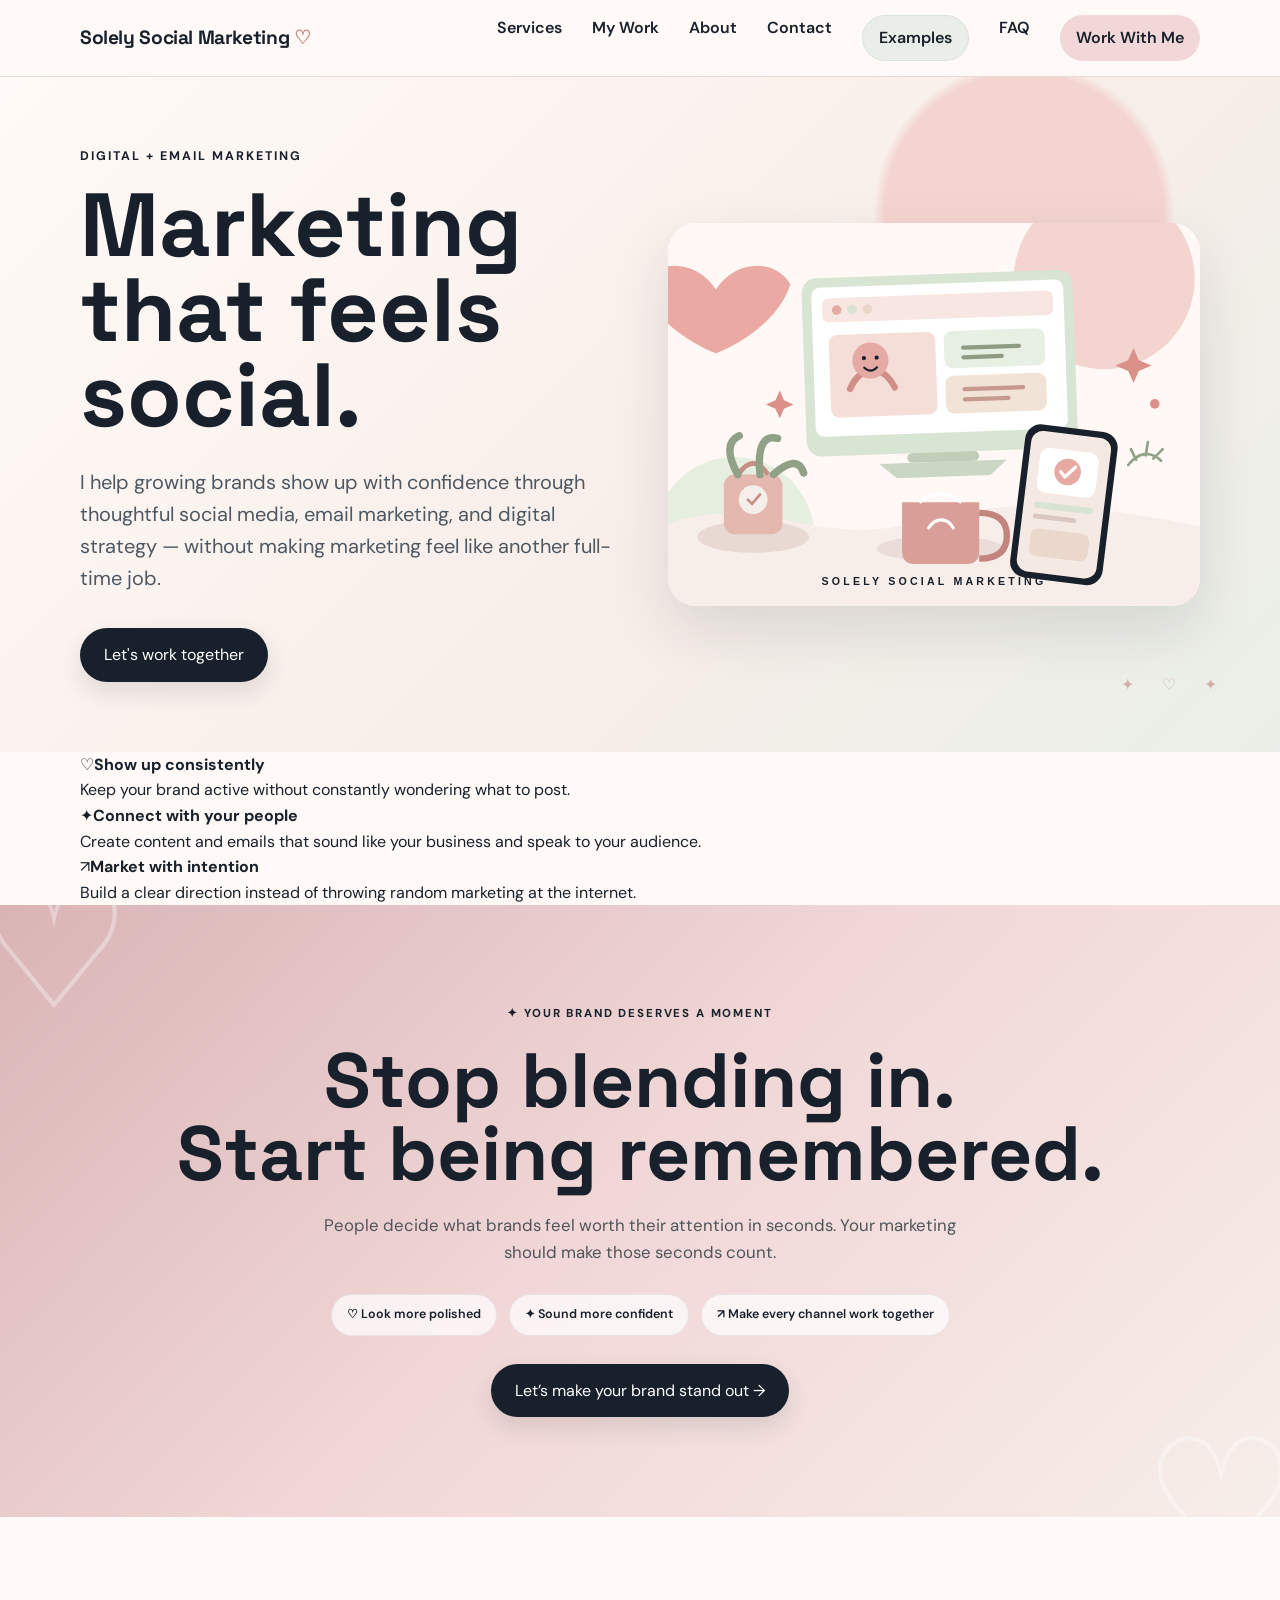
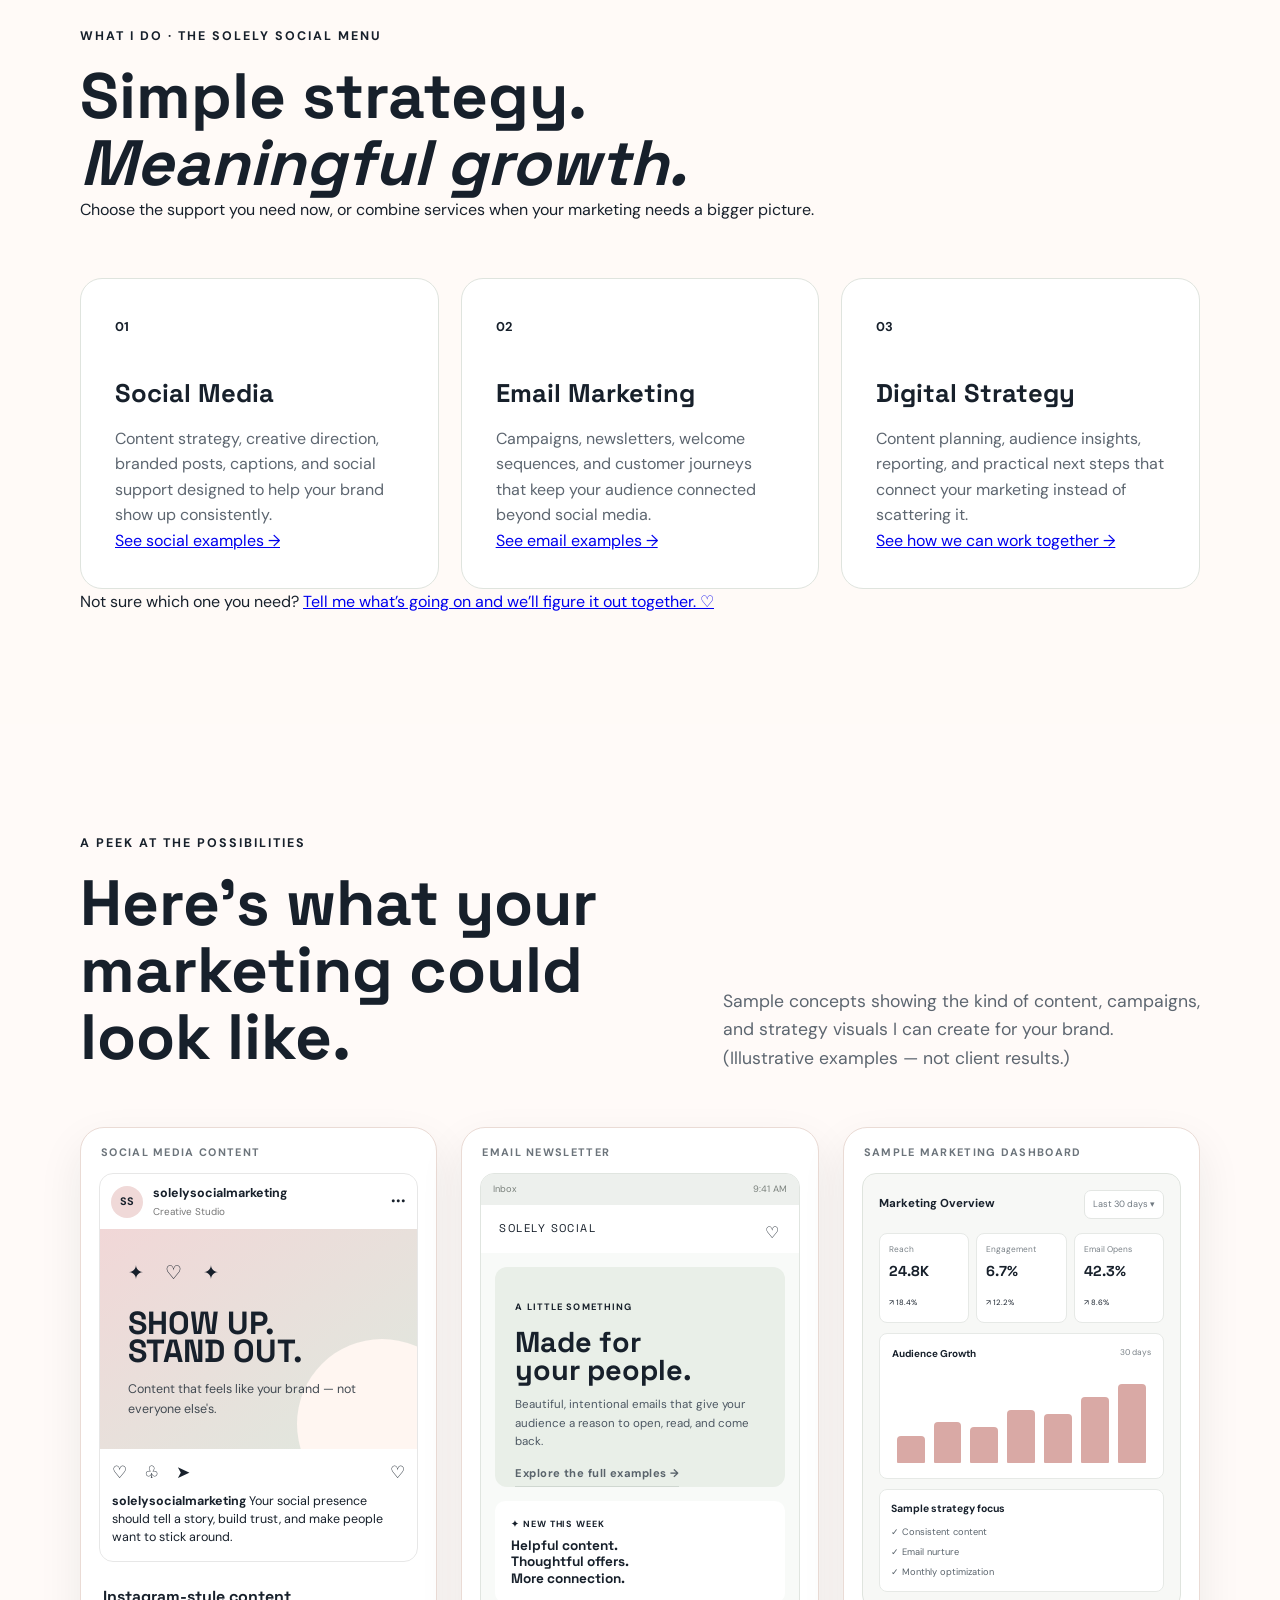
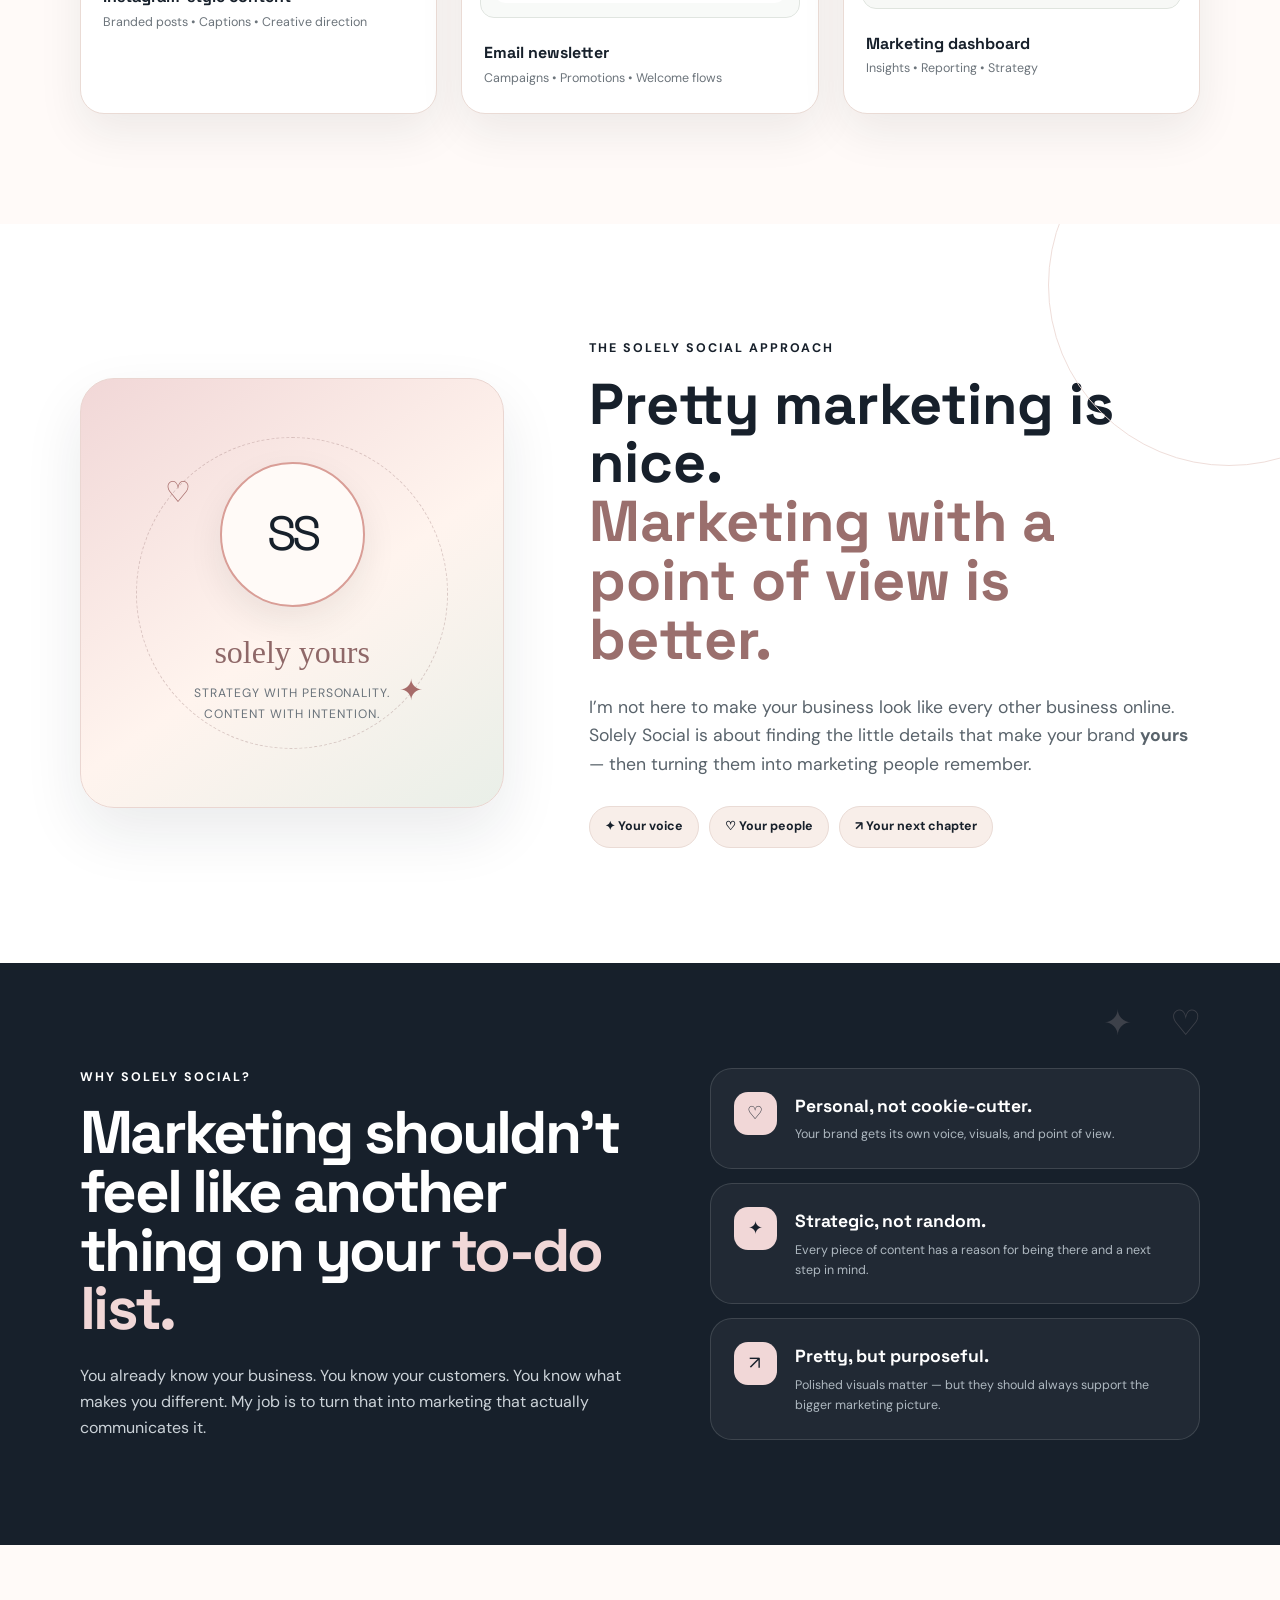
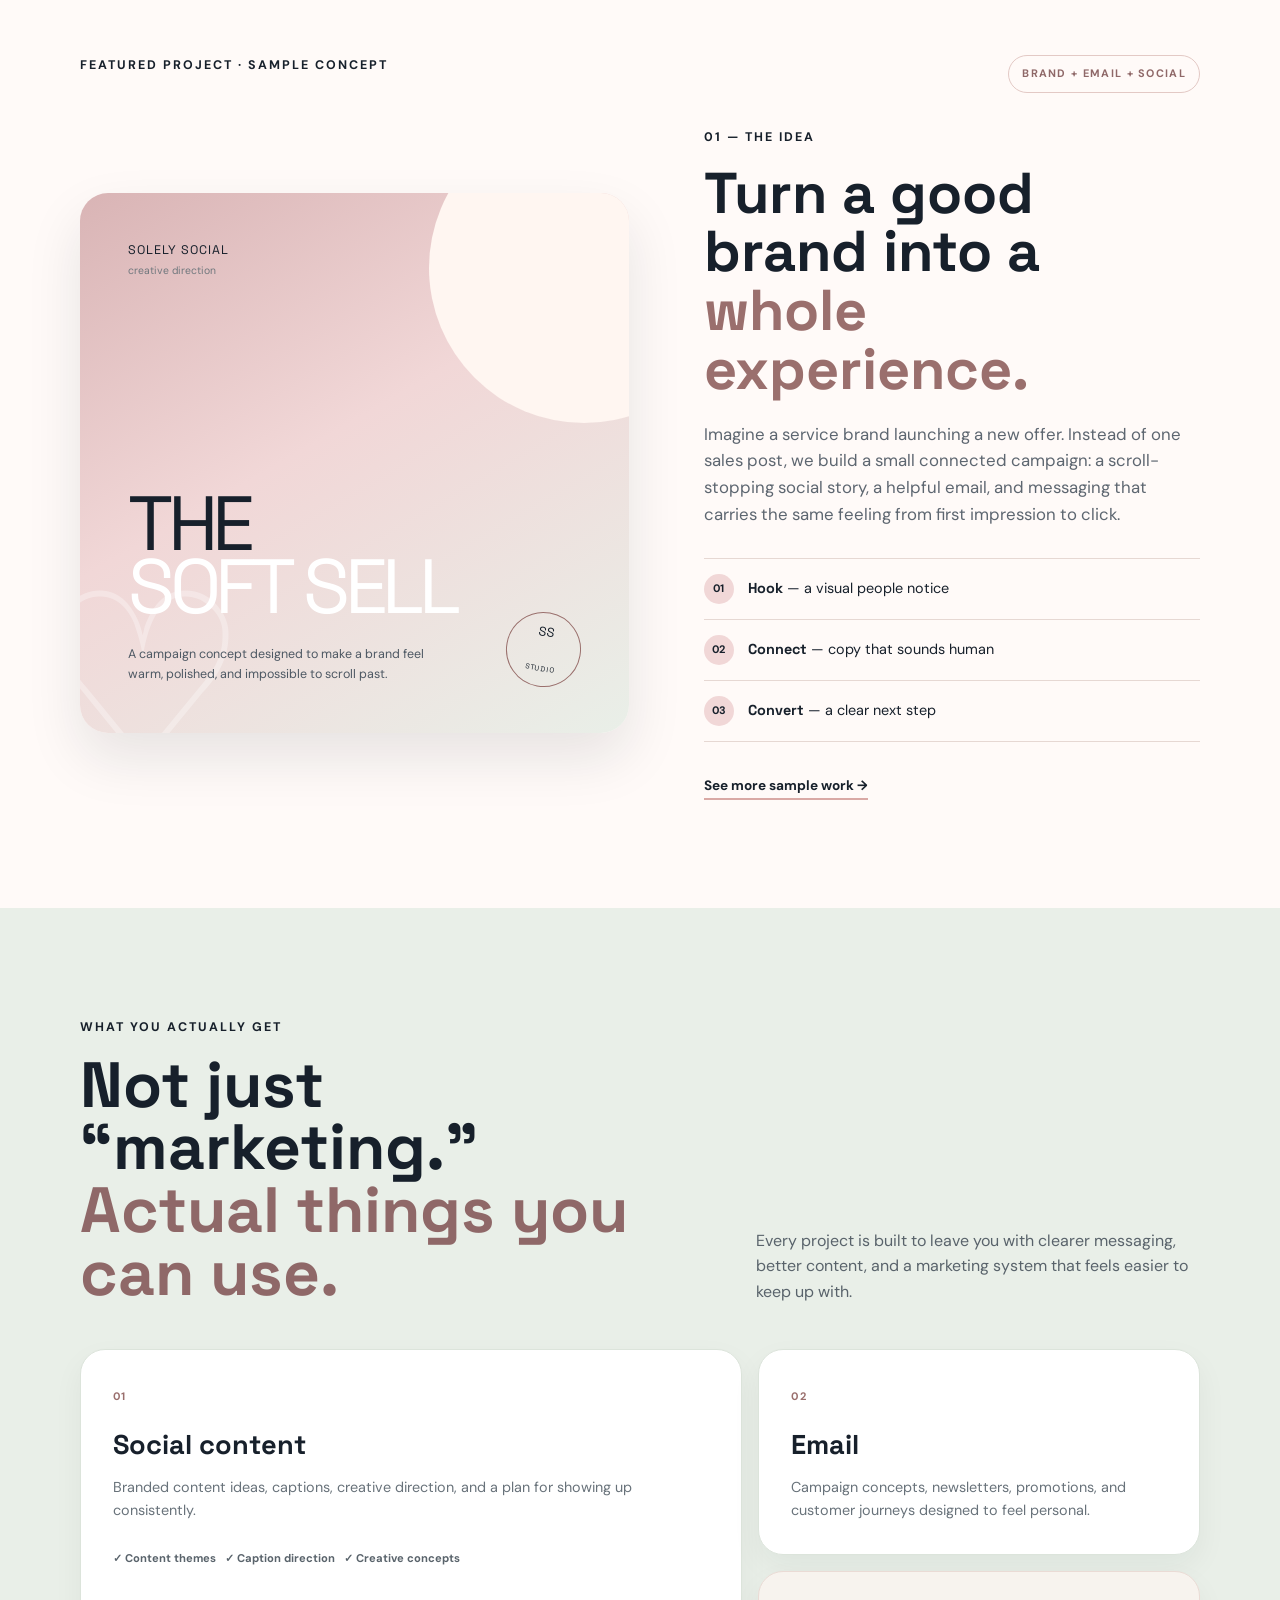
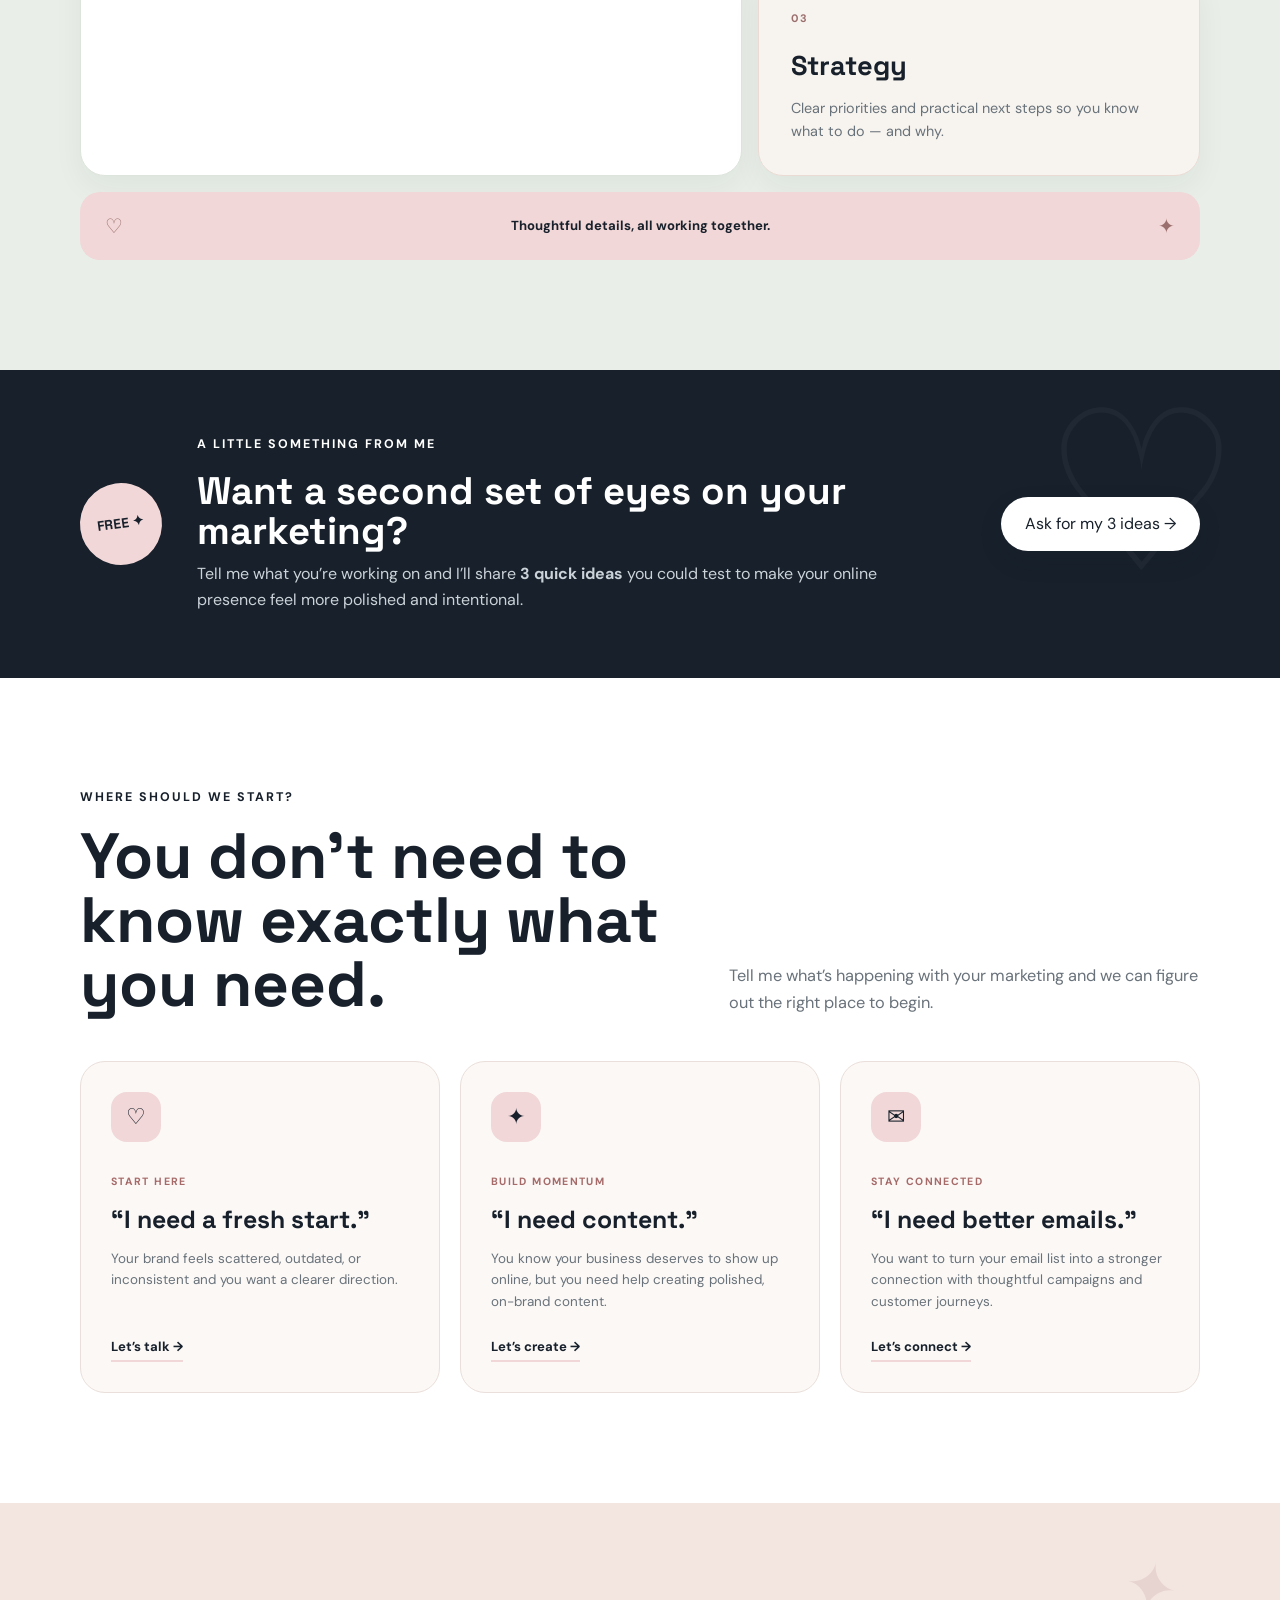
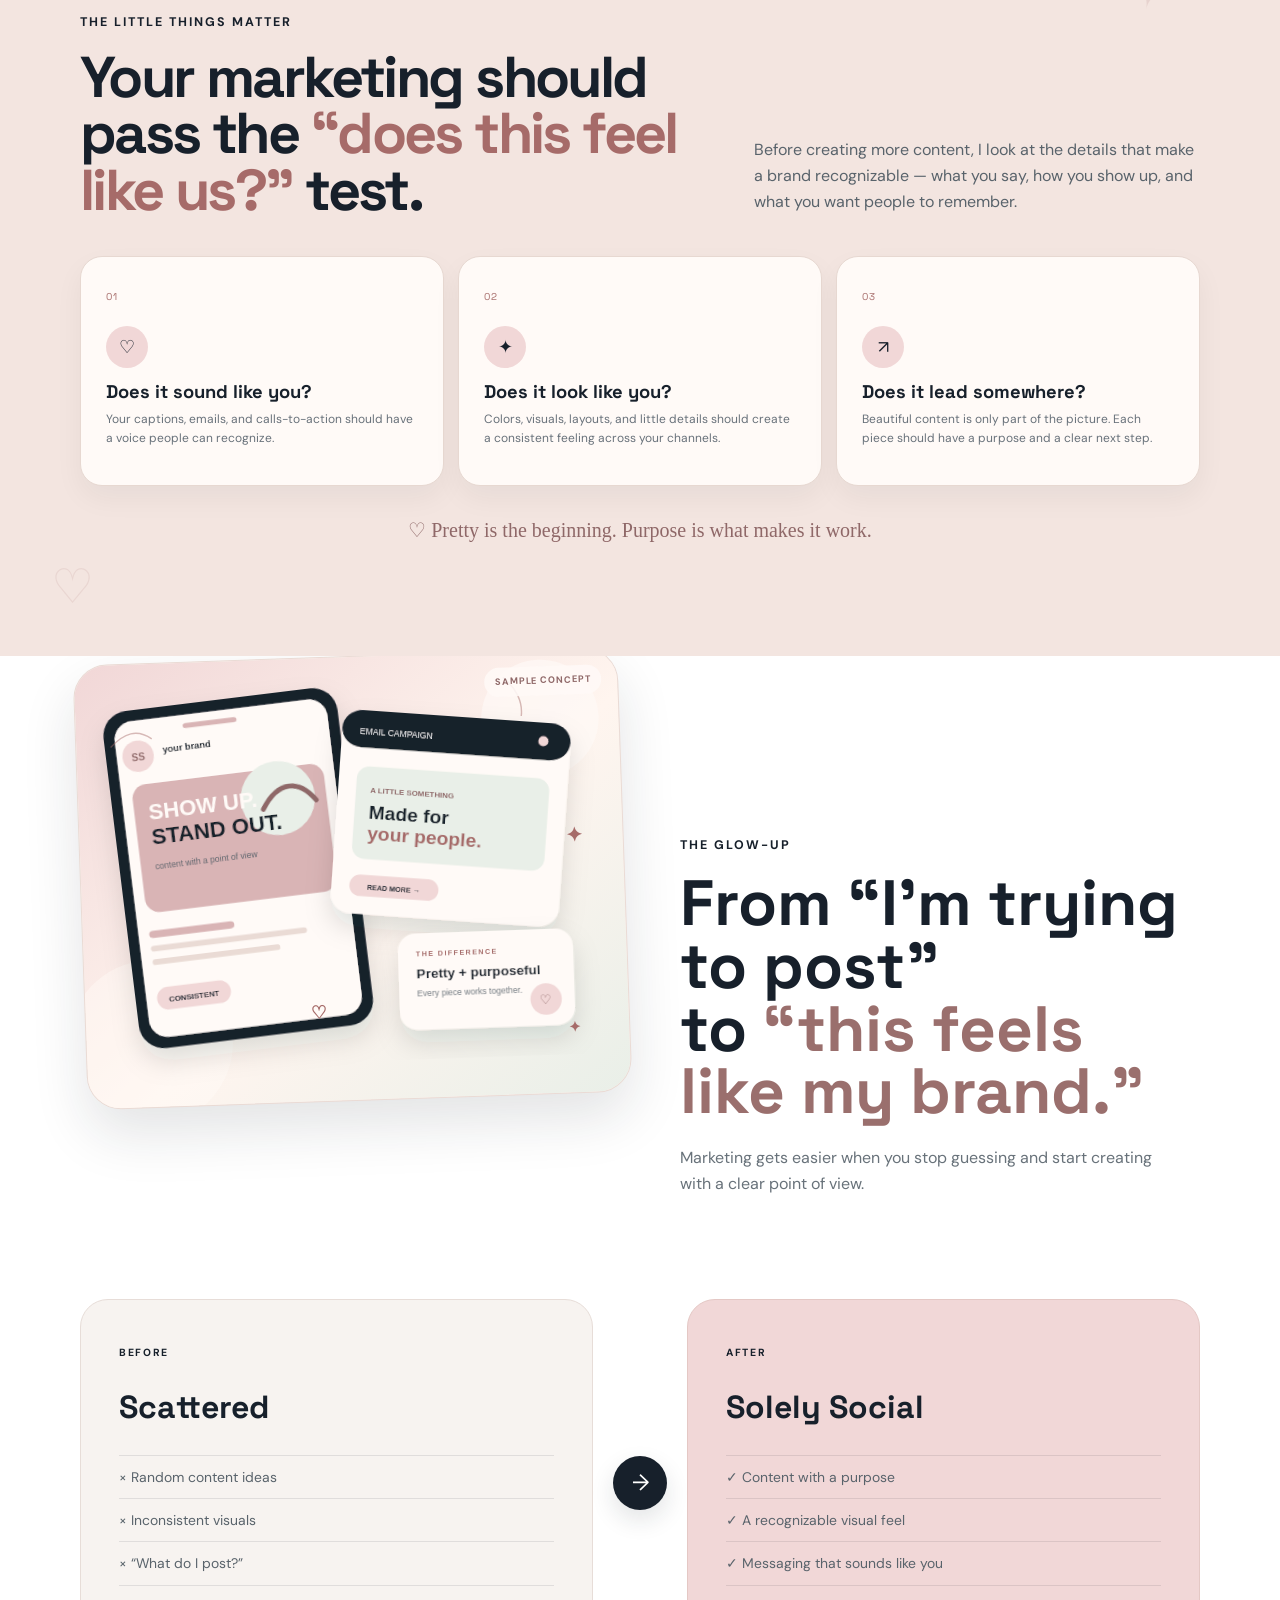
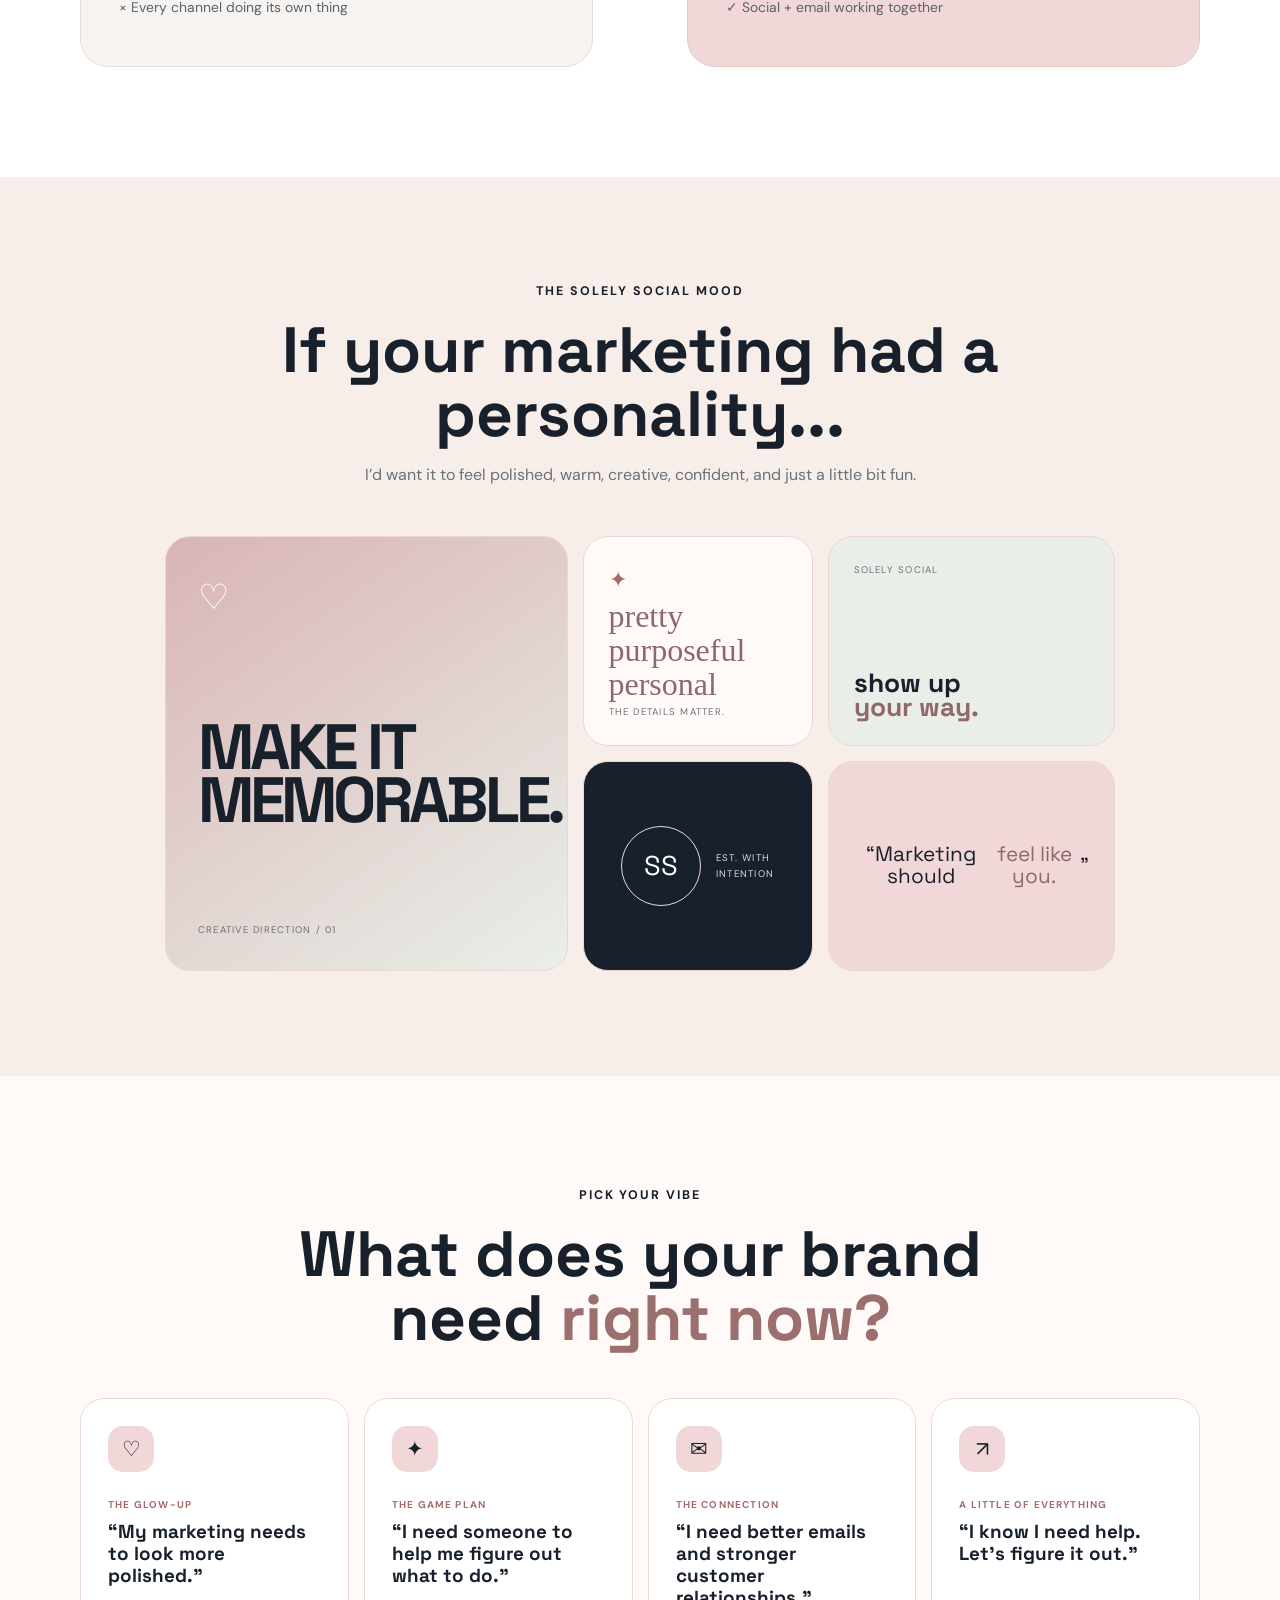
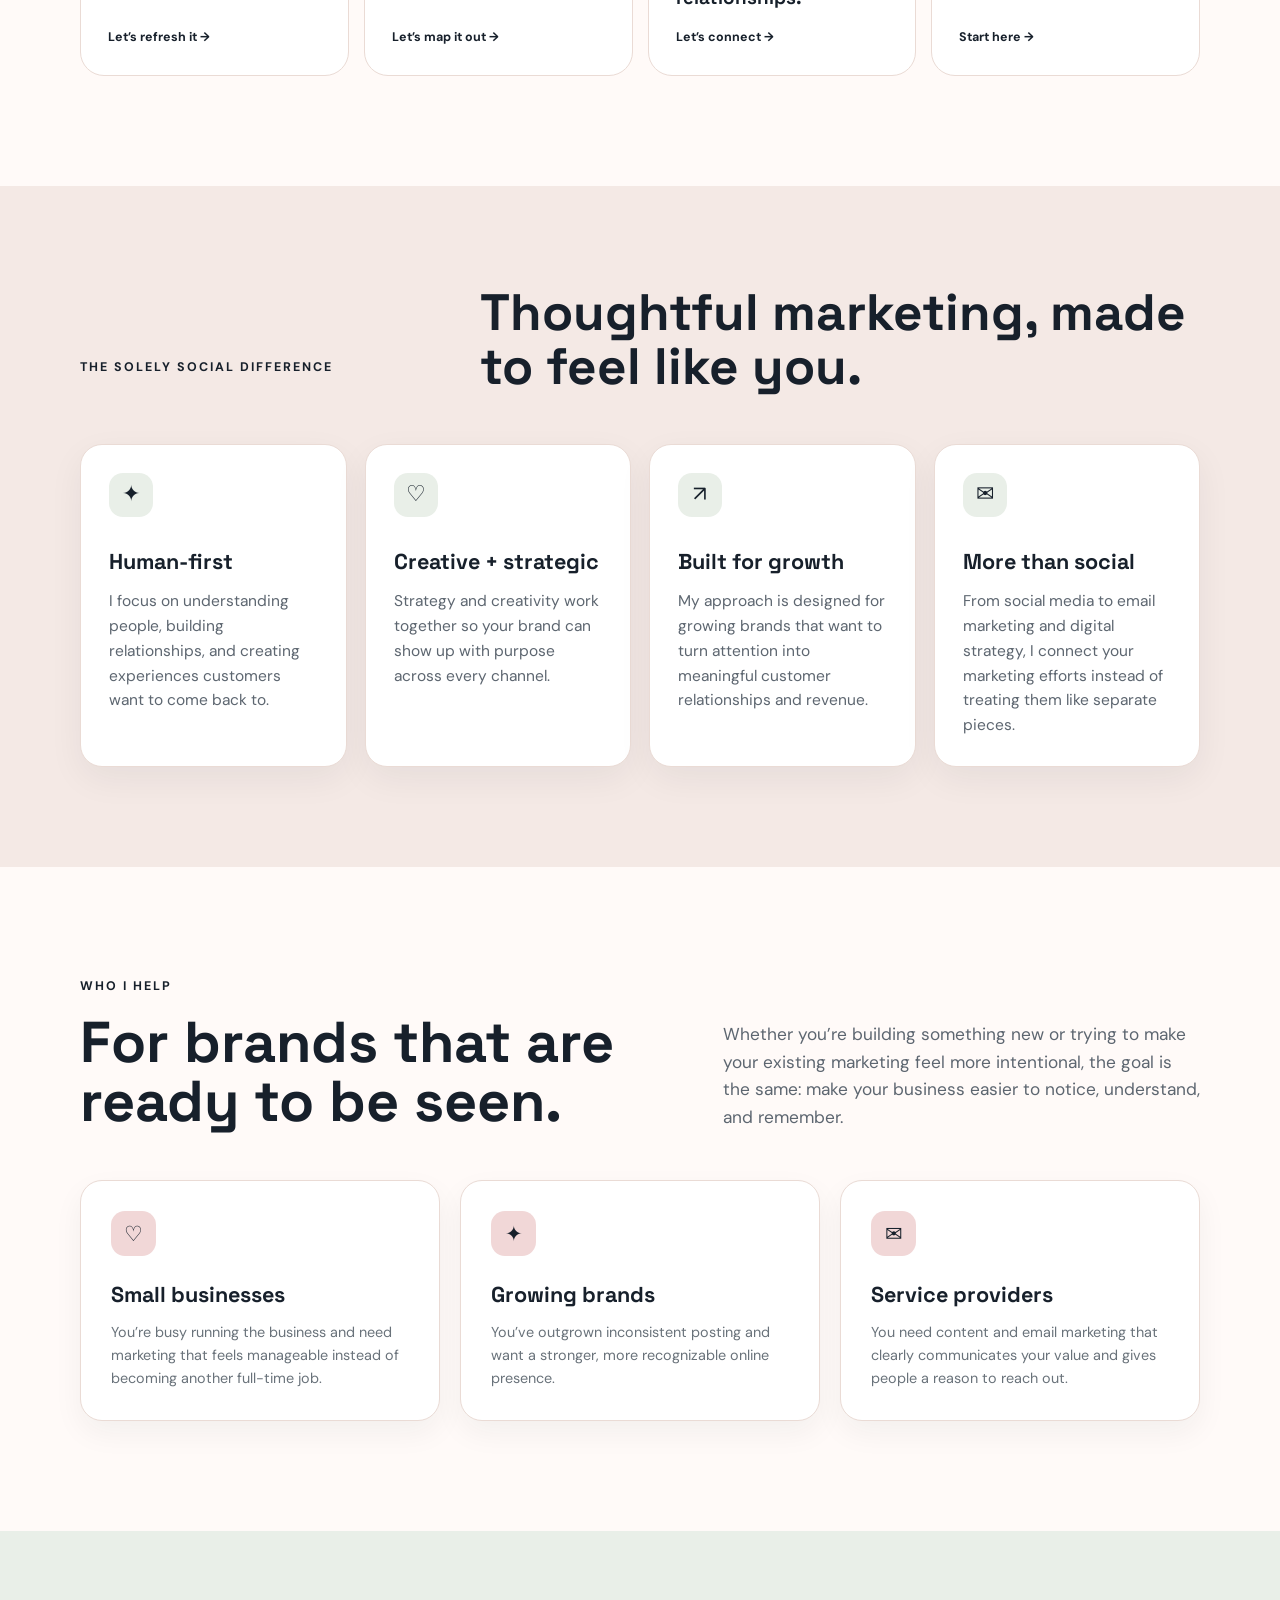
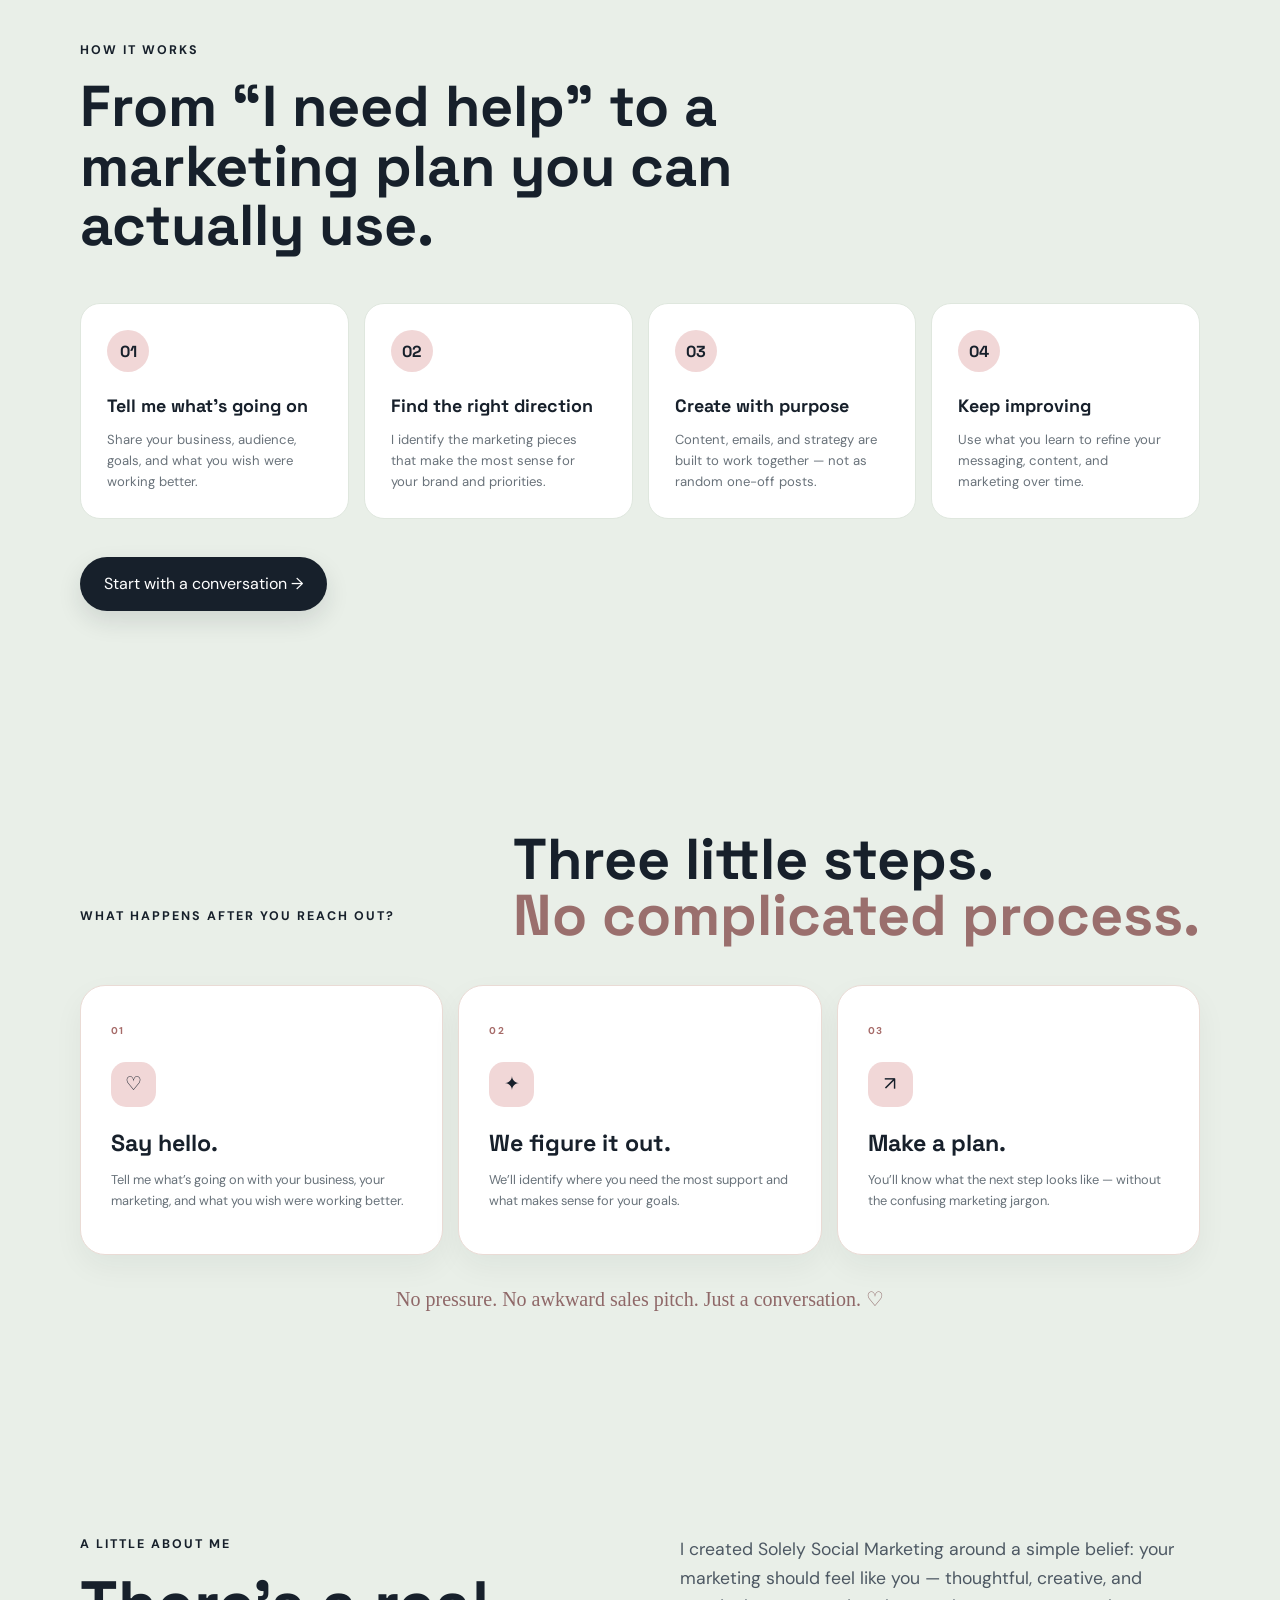
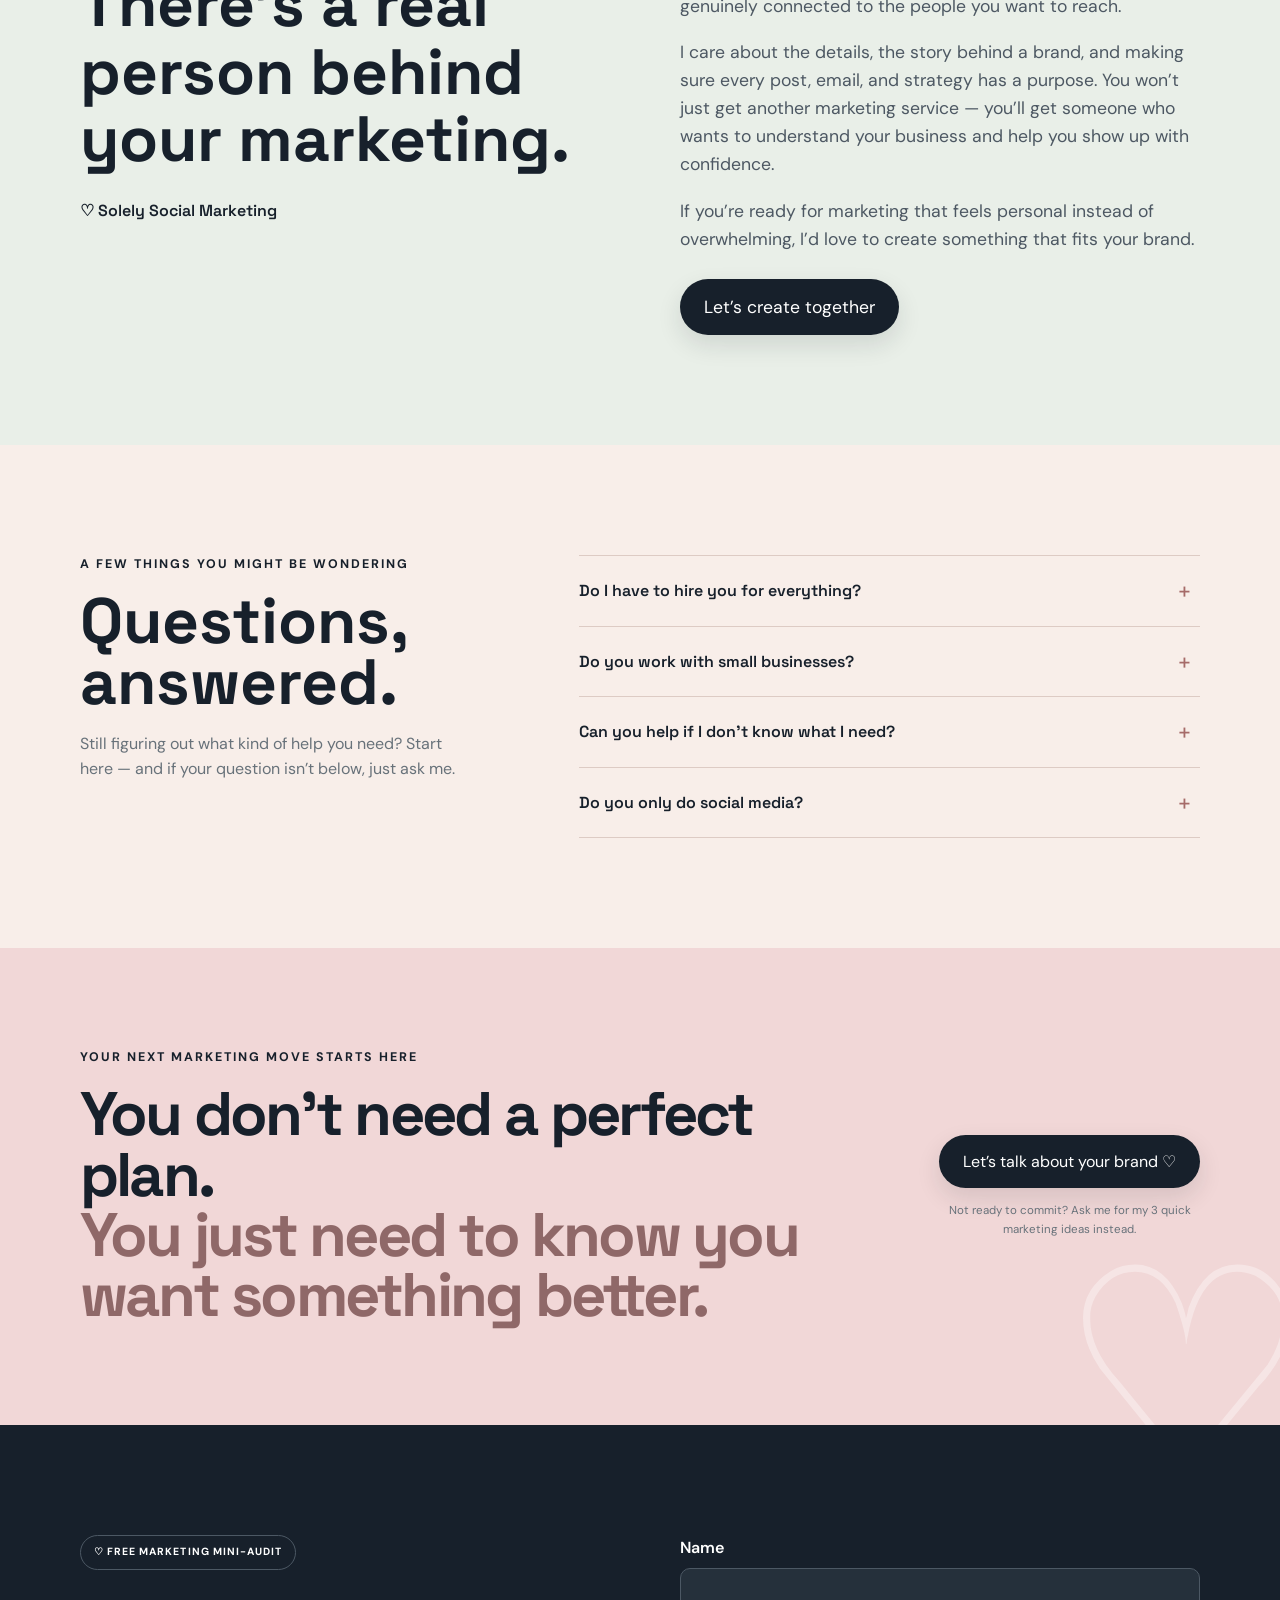
==== commit 9eb3feb2: "Strengthen homepage messaging, services clarity, trust, and conversion" ====
--- a/index.html
+++ b/index.html
@@ -19,14 +19,15 @@
     </nav>
   </header>
   <main id="top">
-    <section class="hero"><div class="container hero-content"><div class="hero-copy-wrap"><p class="eyebrow">DIGITAL + EMAIL MARKETING</p><h1>Marketing that feels <em>social.</em></h1><p class="hero-copy">I help growing brands build attention, relationships, and revenue through thoughtful digital and email marketing.</p><a class="button" href="#contact">Let's work together</a></div><div class="hero-image"><img src="pastel-hero.svg" alt="Cute detailed creative marketing studio illustration for Solely Social Marketing"></div></div></section>
+    <section class="hero"><div class="container hero-content"><div class="hero-copy-wrap"><p class="eyebrow">DIGITAL + EMAIL MARKETING</p><h1>Marketing that feels <em>social.</em></h1><p class="hero-copy">I help growing brands show up with confidence through thoughtful social media, email marketing, and digital strategy — without making marketing feel like another full-time job.</p><a class="button" href="#contact">Let's work together</a></div><div class="hero-image"><img src="pastel-hero.svg" alt="Cute detailed creative marketing studio illustration for Solely Social Marketing"></div></div></section>
+    <section class="trust-strip"><div class="container trust-strip-grid"><div><span>♡</span><strong>Show up consistently</strong><p>Keep your brand active without constantly wondering what to post.</p></div><div><span>✦</span><strong>Connect with your people</strong><p>Create content and emails that sound like your business and speak to your audience.</p></div><div><span>↗</span><strong>Market with intention</strong><p>Build a clear direction instead of throwing random marketing at the internet.</p></div></div></section>
     <section class="brand-spotlight"><div class="container"><div class="spotlight-badge">✦ YOUR BRAND DESERVES A MOMENT</div><h2>Stop blending in.<br><em>Start being remembered.</em></h2><p>People decide what brands feel worth their attention in seconds. Your marketing should make those seconds count.</p><div class="spotlight-points"><span>♡ Look more polished</span><span>✦ Sound more confident</span><span>↗ Make every channel work together</span></div><a class="button light-button" href="#contact">Let’s make your brand stand out →</a></div></section>
 
-    <section id="services" class="section"><div class="container"><p class="eyebrow">WHAT I DO · THE SOLELY SOCIAL MENU</p><h2>Simple strategy. Meaningful growth.</h2><div class="cards"><article><span>01</span><h3>Social Media</h3><p>Content strategy, creative direction, and social management designed to grow your audience and strengthen your brand.</p></article><article><span>02</span><h3>Email Marketing</h3><p>Campaigns and automated flows that turn subscribers into loyal customers without sounding like a sales pitch.</p></article><article><span>03</span><h3>Digital Strategy</h3><p>Clear, practical marketing plans that connect your channels and focus your efforts on what matters.</p></article></div></div></section>
+    <section id="services" class="section services-section"><div class="container"><div class="services-heading"><div><p class="eyebrow">WHAT I DO · THE SOLELY SOCIAL MENU</p><h2>Simple strategy.<br><em>Meaningful growth.</em></h2></div><p>Choose the support you need now, or combine services when your marketing needs a bigger picture.</p></div><div class="cards"><article><span>01</span><h3>Social Media</h3><p>Content strategy, creative direction, branded posts, captions, and social support designed to help your brand show up consistently.</p><a href="portfolio.html">See social examples →</a></article><article><span>02</span><h3>Email Marketing</h3><p>Campaigns, newsletters, welcome sequences, and customer journeys that keep your audience connected beyond social media.</p><a href="portfolio.html">See email examples →</a></article><article><span>03</span><h3>Digital Strategy</h3><p>Content planning, audience insights, reporting, and practical next steps that connect your marketing instead of scattering it.</p><a href="work-with-me.html">See how we can work together →</a></article></div><div class="services-note">Not sure which one you need? <a href="#contact">Tell me what’s going on and we’ll figure it out together. ♡</a></div></div></section>
     <section id="work" class="section work-showcase"><div class="container"><p class="eyebrow">A PEEK AT THE POSSIBILITIES</p><div class="work-heading"><h2>Here’s what your marketing could <em>look like.</em></h2><p>Sample concepts showing the kind of content, campaigns, and strategy visuals I can create for your brand. (Illustrative examples — not client results.)</p></div><div class="work-grid">
       <article class="work-card"><div class="mock-label">SOCIAL MEDIA CONTENT</div><div class="instagram"><div class="ig-head"><div class="ig-avatar">SS</div><div><b>solelysocialmarketing</b><small>Creative Studio</small></div><span>•••</span></div><div class="ig-photo"><div class="ig-sparkles">✦ ♡ ✦</div><h3>SHOW UP.<br><em>STAND OUT.</em></h3><p>Content that feels like your brand — not everyone else's.</p></div><div class="ig-actions">♡　♧　➤ <span>♡</span></div><div class="ig-copy"><b>solelysocialmarketing</b> Your social presence should tell a story, build trust, and make people want to stick around.</div></div><div class="mock-bottom"><b>Instagram-style content</b><span>Branded posts • Captions • Creative direction</span></div></article>
       <article class="work-card"><div class="mock-label">EMAIL NEWSLETTER</div><div class="newsletter"><div class="email-bar"><span>Inbox</span><span>9:41 AM</span></div><div class="email-brand">SOLELY SOCIAL <span>♡</span></div><div class="email-hero"><small>A LITTLE SOMETHING</small><h3>Made for<br><em>your people.</em></h3><p>Beautiful, intentional emails that give your audience a reason to open, read, and come back.</p><a class="email-more" href="portfolio.html">Explore the full examples →</a></div><div class="email-content"><span>✦ NEW THIS WEEK</span><b>Helpful content.<br>Thoughtful offers.<br>More connection.</b></div></div><div class="mock-bottom"><b>Email newsletter</b><span>Campaigns • Promotions • Welcome flows</span></div></article>
-      <article class="work-card"><div class="mock-label">CLIENT MARKETING DASHBOARD</div><div class="dashboard"><div class="dash-top"><b>Marketing Overview</b><span>Last 30 days ▾</span></div><div class="dash-stats"><div><small>Reach</small><b>24.8K</b><i>↗ 18.4%</i></div><div><small>Engagement</small><b>6.7%</b><i>↗ 12.2%</i></div><div><small>Email Opens</small><b>42.3%</b><i>↗ 8.6%</i></div></div><div class="chart"><div class="chart-title"><b>Audience Growth</b><span>30 days</span></div><div class="bars"><i style="height:32%"></i><i style="height:48%"></i><i style="height:42%"></i><i style="height:62%"></i><i style="height:57%"></i><i style="height:76%"></i><i style="height:91%"></i></div></div><div class="dash-tasks"><b>Strategy focus</b><span>✓ Consistent content</span><span>✓ Email nurture</span><span>✓ Monthly optimization</span></div></div><div class="mock-bottom"><b>Marketing dashboard</b><span>Insights • Reporting • Strategy</span></div></article>
+      <article class="work-card"><div class="mock-label">SAMPLE MARKETING DASHBOARD</div><div class="dashboard"><div class="dash-top"><b>Marketing Overview</b><span>Last 30 days ▾</span></div><div class="dash-stats"><div><small>Reach</small><b>24.8K</b><i>↗ 18.4%</i></div><div><small>Engagement</small><b>6.7%</b><i>↗ 12.2%</i></div><div><small>Email Opens</small><b>42.3%</b><i>↗ 8.6%</i></div></div><div class="chart"><div class="chart-title"><b>Audience Growth</b><span>30 days</span></div><div class="bars"><i style="height:32%"></i><i style="height:48%"></i><i style="height:42%"></i><i style="height:62%"></i><i style="height:57%"></i><i style="height:76%"></i><i style="height:91%"></i></div></div><div class="dash-tasks"><b>Sample strategy focus</b><span>✓ Consistent content</span><span>✓ Email nurture</span><span>✓ Monthly optimization</span></div></div><div class="mock-bottom"><b>Marketing dashboard</b><span>Insights • Reporting • Strategy</span></div></article>
     </div></div></section>
 
     <section class="signature-section">
@@ -167,7 +168,7 @@
     <section class="section faq-section"><div class="container faq-grid"><div><p class="eyebrow">A FEW THINGS YOU MIGHT BE WONDERING</p><h2>Questions, answered.</h2><p class="faq-intro">Still figuring out what kind of help you need? Start here — and if your question isn’t below, just ask me.</p></div><div class="faq-list"><details><summary>Do I have to hire you for everything?</summary><p>No. We can focus on the specific area where your business needs support, whether that’s social content, email marketing, strategy, or a combination.</p></details><details><summary>Do you work with small businesses?</summary><p>Yes. Solely Social is designed for growing businesses that want thoughtful, professional marketing without feeling like they need a giant agency.</p></details><details><summary>Can you help if I don’t know what I need?</summary><p>Absolutely. That’s what the first conversation is for. You can tell me what feels stuck, and we can figure out where to begin.</p></details><details><summary>Do you only do social media?</summary><p>No. Social media, email marketing, and digital strategy can work together as one connected marketing system.</p></details></div></div></section>
 
     <section class="next-move"><div class="container next-move-inner"><div><p class="eyebrow">YOUR NEXT MARKETING MOVE STARTS HERE</p><h2>You don’t need a perfect plan.<br><em>You just need to know you want something better.</em></h2></div><div class="next-move-cta"><a class="button" href="#contact">Let’s talk about your brand ♡</a><p>Not ready to commit? Ask me for my 3 quick marketing ideas instead.</p></div></div></section>
-    <section id="contact" class="section contact"><div class="container contact-grid"><div><div class="contact-badge">♡ FREE MARKETING MINI-AUDIT</div><p class="eyebrow">LET'S TALK</p><h2>Ready to make your marketing more social?</h2><p>Tell me a little about your business and what you're looking to accomplish.</p><div class="contact-free"><strong>Want my 3 quick ideas?</strong><span>Mention “3 ideas” in your message and I’ll know exactly what you mean.</span></div></div><div><form id="contact-form" action="https://formspree.io/f/mppwznll" method="POST"><input type="hidden" name="subject" value="New Solely Social Marketing website inquiry"><label>Name<input id="name" name="name" required></label><label>Email<input id="email" name="email" type="email" required></label><label>How can we help?<textarea id="message" name="message" rows="5" required></textarea></label><button class="button" type="submit">Send message</button></form><div id="form-success" role="status" aria-live="polite" hidden><h3>Thank you!</h3><p>We’ve received your message and we’ll be in touch soon.</p></div><div id="form-error" role="alert" hidden><p>Something went wrong while sending your message. Please try again.</p></div></div></div></section>
+    <section id="contact" class="section contact"><div class="container contact-grid"><div><div class="contact-badge">♡ FREE MARKETING MINI-AUDIT</div><p class="eyebrow">LET'S TALK</p><h2>Ready to make your marketing more social?</h2><p>You do not need a perfect plan. Tell me what you’re working on, what feels stuck, and what you would like your marketing to do next.</p><div class="contact-free"><strong>Want my 3 quick ideas?</strong><span>Mention “3 ideas” in your message and I’ll know exactly what you mean.</span><span>♡ No pressure — the first step is simply starting the conversation.</span></div></div><div><form id="contact-form" action="https://formspree.io/f/mppwznll" method="POST"><input type="hidden" name="subject" value="New Solely Social Marketing website inquiry"><label>Name<input id="name" name="name" required></label><label>Email<input id="email" name="email" type="email" required></label><label>How can we help?<textarea id="message" name="message" rows="5" required></textarea></label><button class="button" type="submit">Send message</button></form><div id="form-success" role="status" aria-live="polite" hidden><h3>Thank you!</h3><p>We’ve received your message and we’ll be in touch soon.</p></div><div id="form-error" role="alert" hidden><p>Something went wrong while sending your message. Please try again.</p></div></div></div></section>
   </main>
   <footer><div class="container footer-main"><div><p class="footer-eyebrow">SOLELY SOCIAL MARKETING</p><h2>Your brand deserves<br><em>to be remembered.</em></h2></div><div class="footer-cta"><a class="button" href="#contact">Let’s make it happen ♡</a><p>Digital marketing · Email marketing · Strategy</p></div></div><div class="container footer-bottom"><p>© <span id="year"></span> Solely Social Marketing. All rights reserved.</p><span><a href="faq.html">FAQ</a> · <a href="#top">Back to top ↑</a></span></div></footer>
   <script src="script.js"></script>
